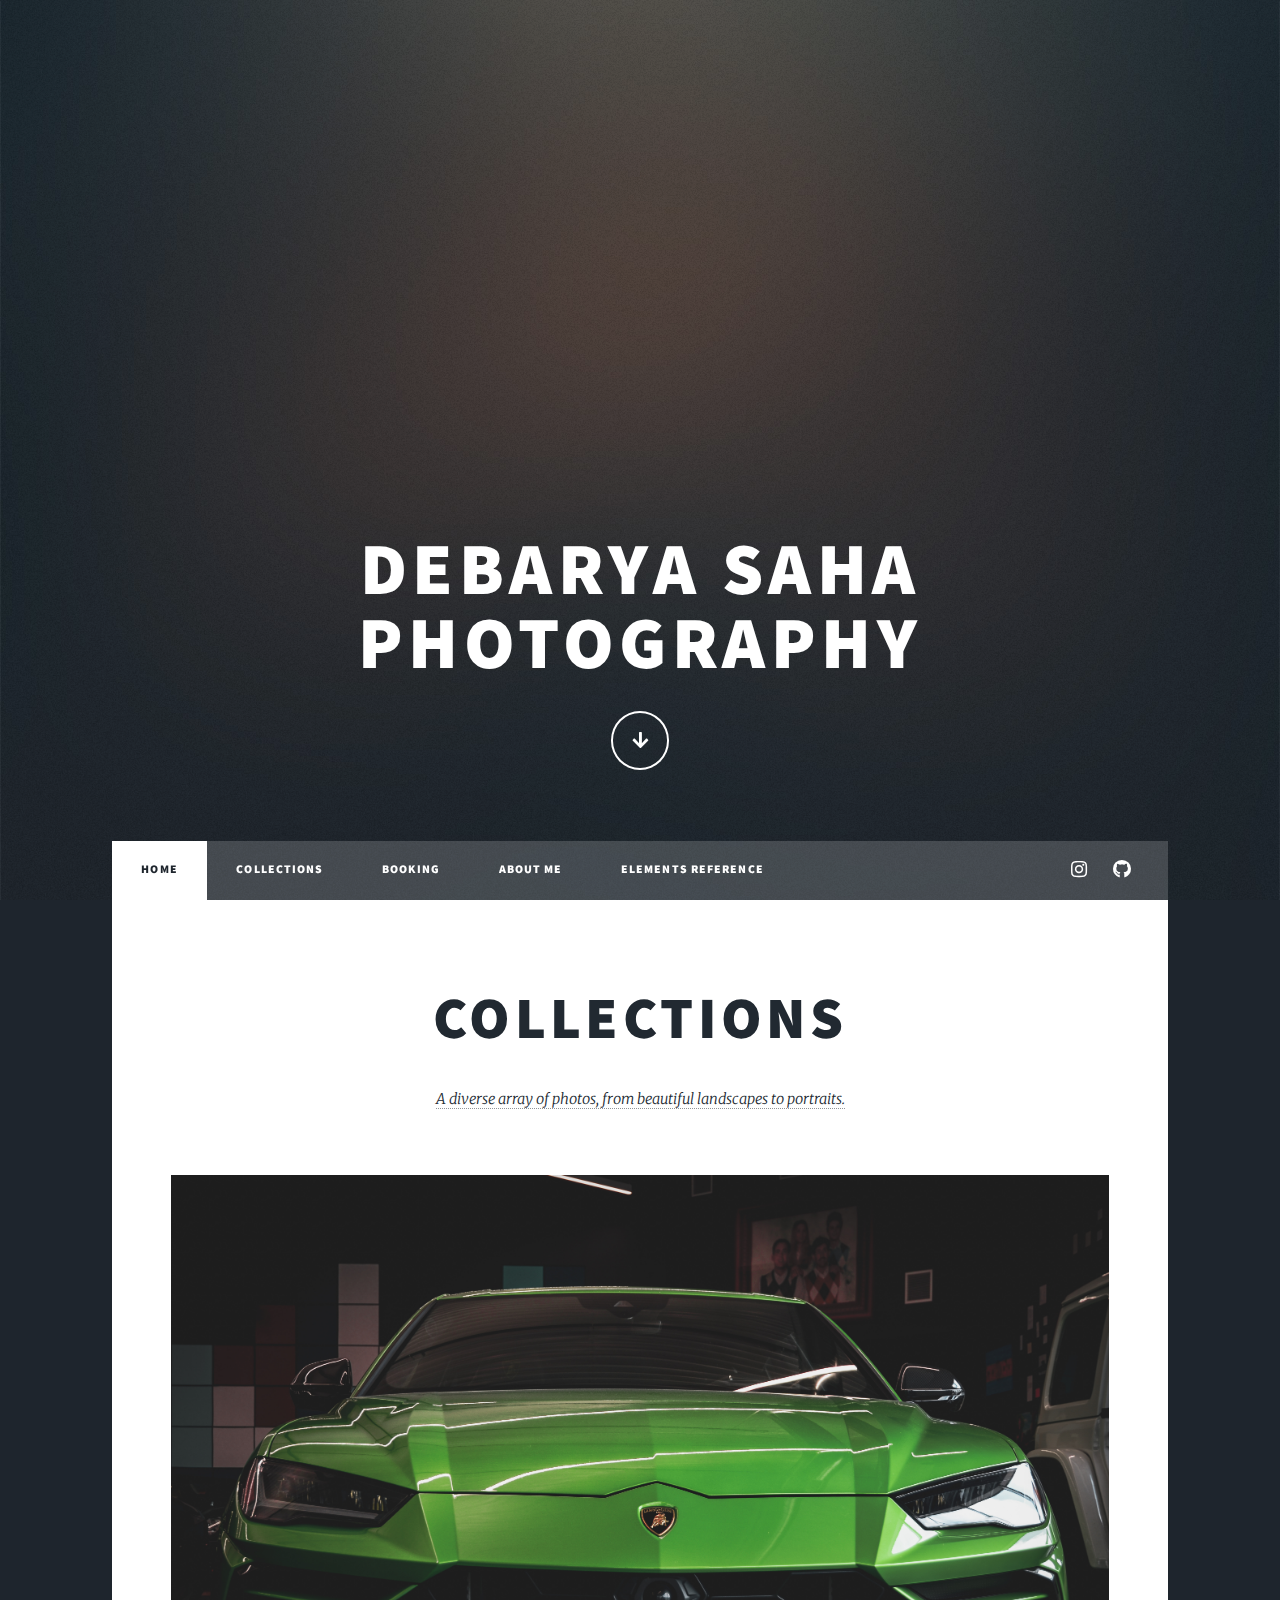
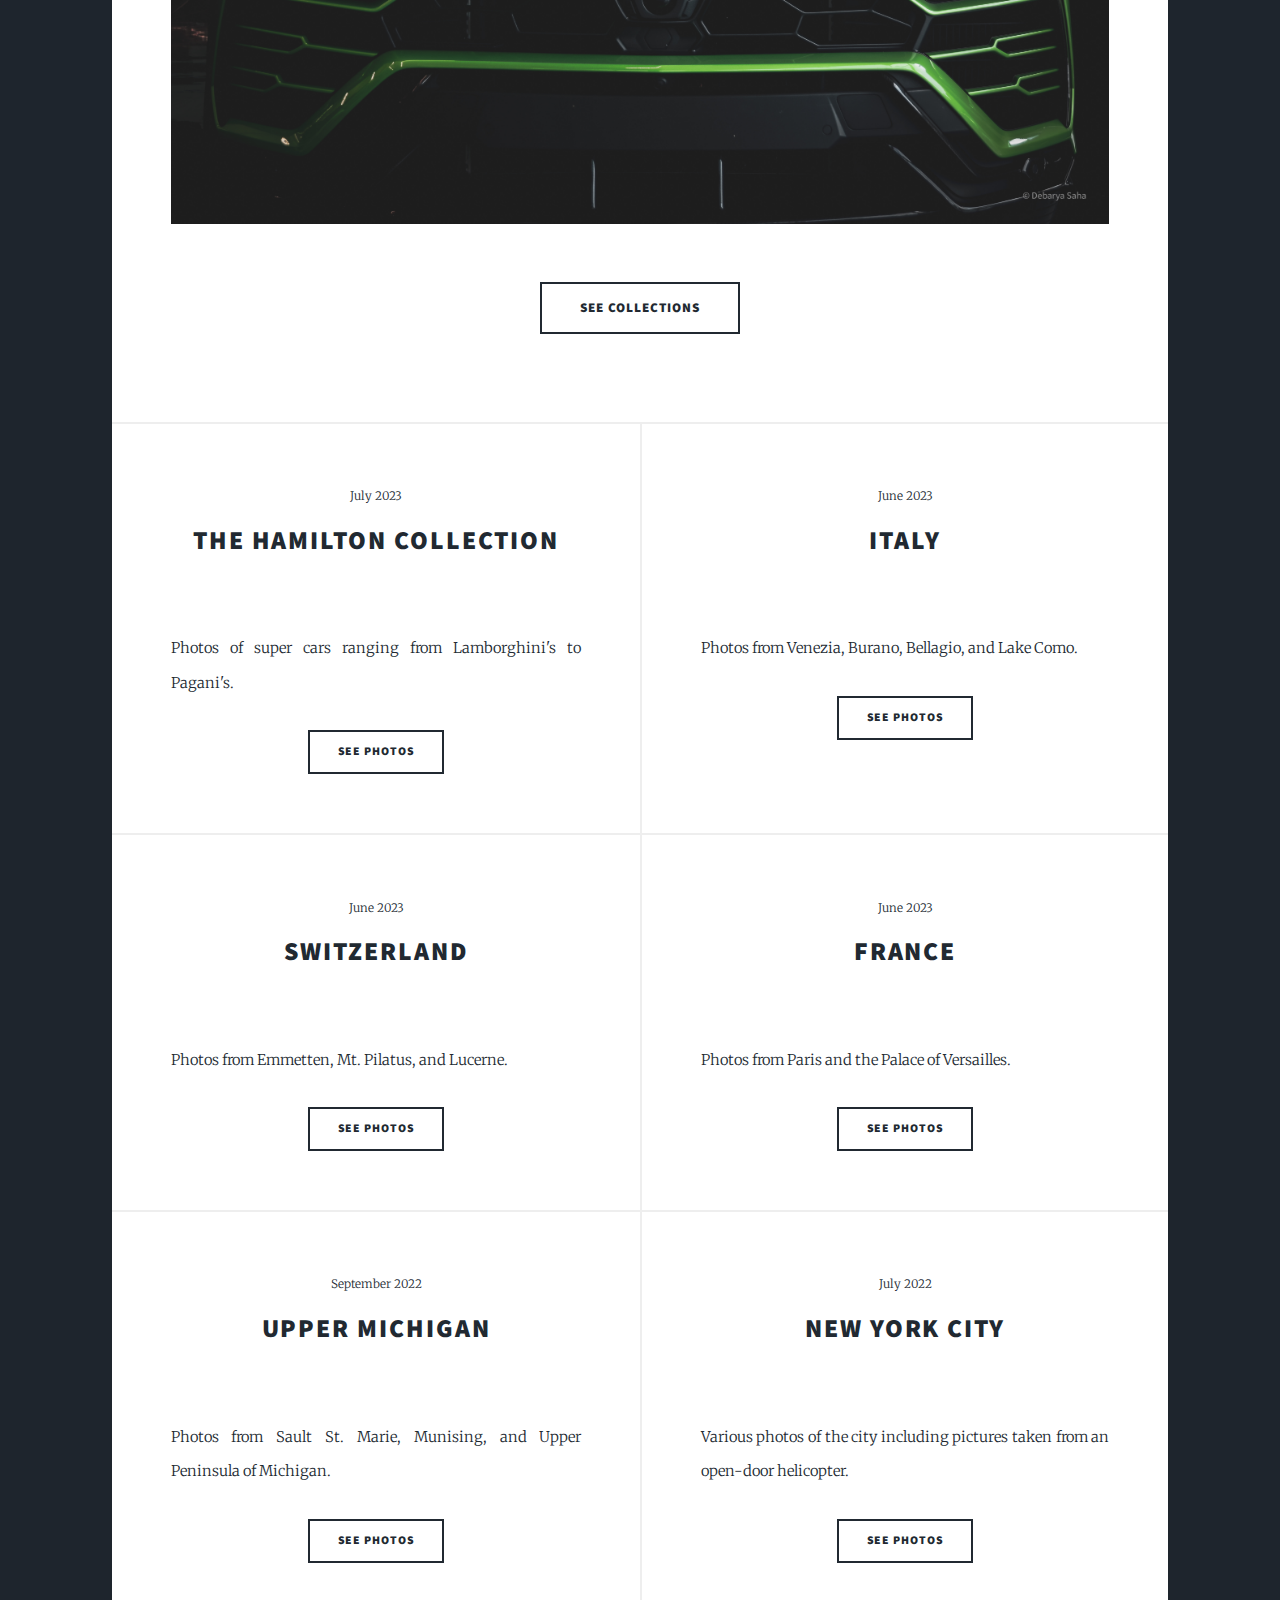
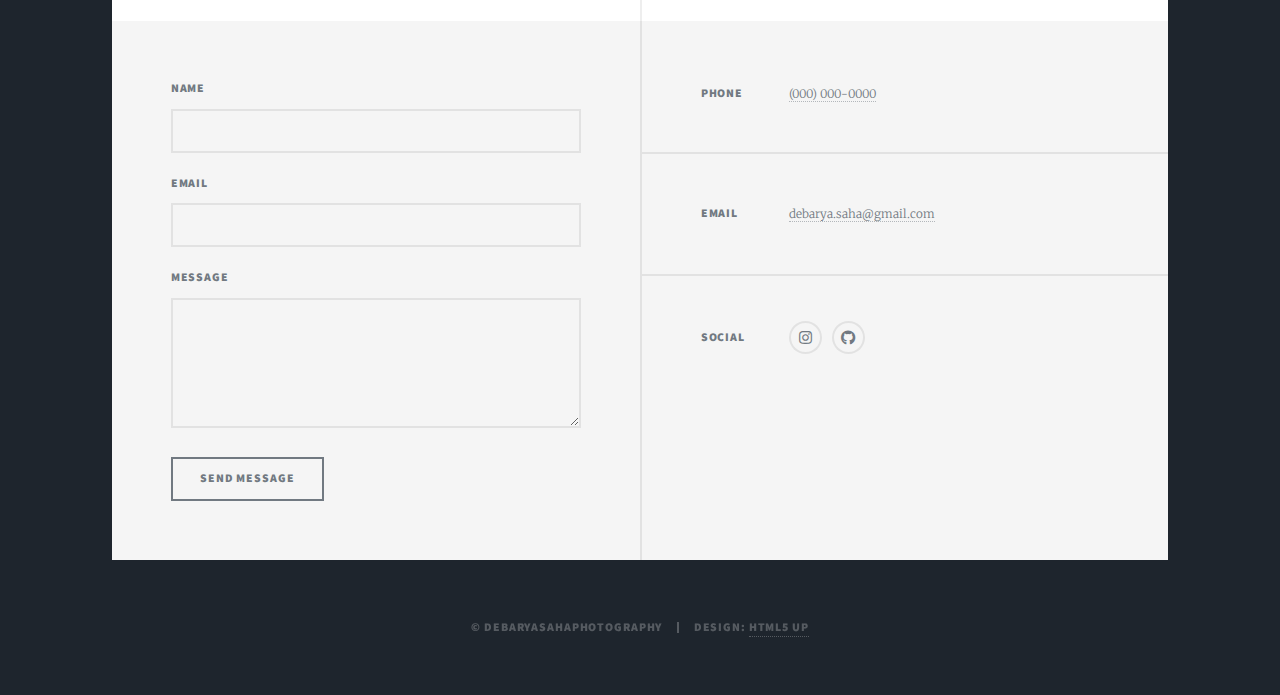
==== index.html @ 876b5a8e "Update index.html" ====
<!DOCTYPE HTML>
<!--
	Massively by HTML5 UP
	html5up.net | @ajlkn
	Free for personal and commercial use under the CCA 3.0 license (html5up.net/license)
-->
<html>
	<head>
		<title>Debarya Saha Photography</title>
		<meta charset="utf-8" />
		<meta name="viewport" content="width=device-width, initial-scale=1, user-scalable=no" />
		<link rel="stylesheet" href="assets/css/main.css" />
		<noscript><link rel="stylesheet" href="assets/css/noscript.css" /></noscript>
	</head>
	<body class="is-preload">

		<!-- Wrapper -->
			<div id="wrapper" class="fade-in">

				<!-- Intro -->
					<div id="intro">
						<h1>Debarya Saha<br />
						Photography</h1>
						<ul class="actions">
							<li><a href="#header" class="button icon solid solo fa-arrow-down scrolly">Continue</a></li>
						</ul>
					</div>

				<!-- Nav -->
					<nav id="nav">
						<ul class="links">
							<li class="active"><a href="index.html">Home</a></li>
							<li><a href="collections.html">Collections</a></li>
							<li><a href="booking.html">Booking</a></li>
							<li><a href="about.html">About Me</a></li>
							<li><a href="elements.html">Elements Reference</a></li>
						</ul>
						<ul class="icons">
							<li><a href="https://instagram.com/debarya_saha21?igshid=OGQ5ZDc2ODk2ZA==" class="icon brands fa-instagram"><span class="label">Instagram</span></a></li>
							<li><a href="https://github.com/debaryasaha" class="icon brands fa-github"><span class="label">GitHub</span></a></li>
						</ul>
					</nav>

				<!-- Main -->
					<div id="main">

						<!-- Featured Post -->
							<article class="post featured">
								<header class="major">
									<h2><a href="collections.html">Collections</h2>
									<p>A diverse array of photos, from beautiful landscapes to portraits. <br />
								</a></p>
								</header>
								<a href="collections.html" class="image main"><img src="images/thc/img2.jpg" alt="" /></a>
								<ul class="actions special">
									<li><a href="collections.html" class="button large">See Collections</a></li>
								</ul>
							</article>

						<!-- Posts -->
							<section class="posts">
								<article>
									<header>
										<span class="date">July 2023</span>
										<h2><a href="thc.html">The Hamilton Collection</h2>
									</header>
									<a href="thc.html" class="image fit"><img src="images/pic05.jpg" alt="" /></a>
									<p>Photos of super cars ranging from Lamborghini's to Pagani's.</p>
									<ul class="actions special">
										<li><a href="thc.html" class="button">See photos</a></li>
									</ul>
								</article>
								<article>
									<header>
										<span class="date">June 2023</span>
										<h2><a href="italy.html">Italy<br />
										</a></h2>
									</header>
									<a href="italy.html" class="image fit"><img src="images/pic02.jpg" alt="" /></a>
									<p>Photos from Venezia, Burano, Bellagio, and Lake Como.</p>
									<ul class="actions special">
										<li><a href="italy.html" class="button">See photos</a></li>
									</ul>
								</article>
								<article>
									<header>
										<span class="date">June 2023</span>
										<h2><a href="swiss.html">Switzerland<br />
										</a></h2>
									</header>
									<a href="swiss.html" class="image fit"><img src="images/pic02.jpg" alt="" /></a>
									<p>Photos from Emmetten, Mt. Pilatus, and Lucerne.</p>
									<ul class="actions special">
										<li><a href="swiss.html" class="button">See photos</a></li>
									</ul>
								</article>
								<article>
									<header>
										<span class="date">June 2023</span>
										<h2><a href="france.html">France<br />
										</a></h2>
									</header>
									<a href="france.html" class="image fit"><img src="images/pic02.jpg" alt="" /></a>
									<p>Photos from Paris and the Palace of Versailles.</p>
									<ul class="actions special">
										<li><a href="france.html" class="button">See photos</a></li>
									</ul>
								</article>
								<article>
									<header>
										<span class="date">September 2022</span>
										<h2><a href="michigan.html">Upper Michigan<br />
										</a></h2>
									</header>
									<a href="michigan.html" class="image fit"><img src="images/pic03.jpg" alt="" /></a>
									<p>Photos from Sault St. Marie, Munising, and Upper Peninsula of Michigan.</p>
									<ul class="actions special">
										<li><a href="michigan.html" class="button">See photos</a></li>
									</ul>
								</article>
								<article>
									<header>
										<span class="date">July 2022</span>
										<h2><a href="nyc.html">New York City</h2>
									</header>
									<a href="nyc.html" class="image fit"><img src="images/pic04.jpg" alt="" /></a>
									<p>Various photos of the city including pictures taken from an open-door helicopter.</p>
									<ul class="actions special">
										<li><a href="nyc.html" class="button">See photos</a></li>
									</ul>
								</article>
							</section>

					</div>

				<!-- Footer -->
					<footer id="footer">
						<section>
							<form method="post" action="#">
								<div class="fields">
									<div class="field">
										<label for="name">Name</label>
										<input type="text" name="name" id="name" />
									</div>
									<div class="field">
										<label for="email">Email</label>
										<input type="text" name="email" id="email" />
									</div>
									<div class="field">
										<label for="message">Message</label>
										<textarea name="message" id="message" rows="3"></textarea>
									</div>
								</div>
								<ul class="actions">
									<li><input type="submit" value="Send Message" /></li>
								</ul>
							</form>
						</section>
						<section class="split contact">
							<section>
								<h3>Phone</h3>
								<p><a href="#">(000) 000-0000</a></p>
							</section>
							<section>
								<h3>Email</h3>
								<p><a href="#">debarya.saha@gmail.com</a></p>
							</section>
							<section>
								<h3>Social</h3>
								<ul class="icons alt">
									<li><a href="https://instagram.com/debarya_saha21?igshid=OGQ5ZDc2ODk2ZA==" class="icon brands alt fa-instagram"><span class="label">Instagram</span></a></li>
									<li><a href="https://github.com/debaryasaha" class="icon brands fa-github" class="icon brands alt fa-github"><span class="label">GitHub</span></a></li>
								</ul>
							</section>
						</section>
					</footer>

				<!-- Copyright -->
					<div id="copyright">
						<ul><li>&copy; DebaryaSahaPhotography</li><li>Design: <a href="https://html5up.net">HTML5 UP</a></li></ul>
					</div>

			</div>

		<!-- Scripts -->
			<script src="assets/js/jquery.min.js"></script>
			<script src="assets/js/jquery.scrollex.min.js"></script>
			<script src="assets/js/jquery.scrolly.min.js"></script>
			<script src="assets/js/browser.min.js"></script>
			<script src="assets/js/breakpoints.min.js"></script>
			<script src="assets/js/util.js"></script>
			<script src="assets/js/main.js"></script>

	</body>
</html>
---- assets/css/main.css ----
@import url(fontawesome-all.min.css);
@import url("https://fonts.googleapis.com/css?family=Merriweather:300,700,300italic,700italic|Source+Sans+Pro:900");

/*
	Massively by HTML5 UP
	html5up.net | @ajlkn
	Free for personal and commercial use under the CCA 3.0 license (html5up.net/license)
*/

html, body, div, span, applet, object,
iframe, h1, h2, h3, h4, h5, h6, p, blockquote,
pre, a, abbr, acronym, address, big, cite,
code, del, dfn, em, img, ins, kbd, q, s, samp,
small, strike, strong, sub, sup, tt, var, b,
u, i, center, dl, dt, dd, ol, ul, li, fieldset,
form, label, legend, table, caption, tbody,
tfoot, thead, tr, th, td, article, aside,
canvas, details, embed, figure, figcaption,
footer, header, hgroup, menu, nav, output, ruby,
section, summary, time, mark, audio, video {
	margin: 0;
	padding: 0;
	border: 0;
	font-size: 100%;
	font: inherit;
	vertical-align: baseline;}

article, aside, details, figcaption, figure,
footer, header, hgroup, menu, nav, section {
	display: block;}

body {
	line-height: 1;
}

ol, ul {
	list-style: none;
}

blockquote, q {
	quotes: none;
}

	blockquote:before, blockquote:after, q:before, q:after {
		content: '';
		content: none;
	}

table {
	border-collapse: collapse;
	border-spacing: 0;
}

body {
	-webkit-text-size-adjust: none;
}

mark {
	background-color: transparent;
	color: inherit;
}

input::-moz-focus-inner {
	border: 0;
	padding: 0;
}

input, select, textarea {
	-moz-appearance: none;
	-webkit-appearance: none;
	-ms-appearance: none;
	appearance: none;
}

/* Basic */

	@-ms-viewport {
		width: device-width;
	}

	body {
		-ms-overflow-style: scrollbar;
	}

	@media screen and (max-width: 480px) {

		html, body {
			min-width: 320px;
		}

	}

	html {
		box-sizing: border-box;
	}

	*, *:before, *:after {
		box-sizing: inherit;
	}

	body {
		background-color: #1e252d;
	}

		body.is-preload *, body.is-preload *:before, body.is-preload *:after {
			-moz-animation: none !important;
			-webkit-animation: none !important;
			-ms-animation: none !important;
			animation: none !important;
			-moz-transition: none !important;
			-webkit-transition: none !important;
			-ms-transition: none !important;
			transition: none !important;
		}

/* Type */

	html {
		font-size: 16pt;
	}

		@media screen and (max-width: 1680px) {

			html {
				font-size: 12pt;
			}

		}

		@media screen and (max-width: 1280px) {

			html {
				font-size: 11pt;
			}

		}

		@media screen and (max-width: 360px) {

			html {
				font-size: 10pt;
			}

		}

	body {
		color: #212931;
	}

	body, input, select, textarea {
		font-family: "Merriweather", Georgia, serif;
		font-weight: 300;
		font-size: 1rem;
		line-height: 2.375;
	}

	a {
		-moz-transition: color 0.2s ease-in-out, background-color 0.2s ease-in-out, border-color 0.2s ease-in-out, box-shadow 0.2s ease-in-out;
		-webkit-transition: color 0.2s ease-in-out, background-color 0.2s ease-in-out, border-color 0.2s ease-in-out, box-shadow 0.2s ease-in-out;
		-ms-transition: color 0.2s ease-in-out, background-color 0.2s ease-in-out, border-color 0.2s ease-in-out, box-shadow 0.2s ease-in-out;
		transition: color 0.2s ease-in-out, background-color 0.2s ease-in-out, border-color 0.2s ease-in-out, box-shadow 0.2s ease-in-out;
		border-bottom: dotted 1px;
		text-decoration: none;
	}

		a:hover {
			border-bottom-color: transparent;
		}

	strong, b {
		font-weight: 600;
	}

	em, i {
		font-style: italic;
	}

	p {
		text-align: justify;
		margin: 0 0 2rem 0;
	}

	h1, h2, h3, h4, h5, h6 {
		font-family: "Source Sans Pro", Helvetica, sans-serif;
		font-weight: 900;
		line-height: 1.5;
		letter-spacing: 0.075em;
		text-transform: uppercase;
		margin: 0 0 1rem 0;
	}

		h1 a, h2 a, h3 a, h4 a, h5 a, h6 a {
			border-bottom: 0;
			color: inherit;
			text-decoration: none;
		}

	h1 {
		font-size: 4rem;
		line-height: 1.1;
		margin: 0 0 2rem 0;
	}

	h2 {
		font-size: 1.75rem;
		line-height: 1.3;
		margin: 0 0 1.5rem 0;
	}

	h3 {
		font-size: 1.25rem;
		margin: 0 0 1.5rem 0;
	}

	h4 {
		font-size: 1rem;
	}

	h5 {
		font-size: 0.9rem;
	}

	h6 {
		font-size: 0.8rem;
	}

	sub {
		font-size: 0.8rem;
		position: relative;
		top: 0.5rem;
	}

	sup {
		font-size: 0.8rem;
		position: relative;
		top: -0.5rem;
	}

	blockquote {
		border-left: solid 4px;
		font-style: italic;
		margin: 0 0 2rem 0;
		padding: 0.5rem 0 0.5rem 2rem;
	}

	code {
		border: solid 2px;
		font-family: "Courier New", monospace;
		font-size: 0.9rem;
		margin: 0 0.25rem;
		padding: 0.25rem 0.65rem;
	}

	pre {
		-webkit-overflow-scrolling: touch;
		font-family: "Courier New", monospace;
		font-size: 0.9rem;
		margin: 0 0 2rem 0;
	}

		pre code {
			display: block;
			line-height: 1.75;
			padding: 1rem 1.5rem;
			overflow-x: auto;
		}

	hr {
		border: 0;
		border-bottom: solid 2px;
		margin: 3rem 0;
	}

		hr.major {
			margin: 5rem 0;
		}

	.align-left {
		text-align: left;
	}

	.align-center {
		text-align: center;
	}

	.align-right {
		text-align: right;
	}

	input, select, textarea {
		color: #212931;
	}

	a {
		color: #212931;
		border-bottom-color: rgba(33, 41, 49, 0.5);
	}

		a:hover {
			border-bottom-color: transparent;
			color: #18bfef !important;
		}

	strong, b {
		color: #212931;
	}

	h1, h2, h3, h4, h5, h6 {
		color: #212931;
	}

	blockquote {
		border-left-color: #eeeeee;
	}

	code {
		background: rgba(220, 220, 220, 0.25);
		border-color: #eeeeee;
	}

	hr {
		border-bottom-color: #eeeeee;
	}

/* Row */

	.row {
		display: flex;
		flex-wrap: wrap;
		box-sizing: border-box;
		align-items: stretch;
	}

		.row > * {
			box-sizing: border-box;
		}

		.row.gtr-uniform > * > :last-child {
			margin-bottom: 0;
		}

		.row.aln-left {
			justify-content: flex-start;
		}

		.row.aln-center {
			justify-content: center;
		}

		.row.aln-right {
			justify-content: flex-end;
		}

		.row.aln-top {
			align-items: flex-start;
		}

		.row.aln-middle {
			align-items: center;
		}

		.row.aln-bottom {
			align-items: flex-end;
		}

		.row > .imp {
			order: -1;
		}

		.row > .col-1 {
			width: 8.33333%;
		}

		.row > .off-1 {
			margin-left: 8.33333%;
		}

		.row > .col-2 {
			width: 16.66667%;
		}

		.row > .off-2 {
			margin-left: 16.66667%;
		}

		.row > .col-3 {
			width: 25%;
		}

		.row > .off-3 {
			margin-left: 25%;
		}

		.row > .col-4 {
			width: 33.33333%;
		}

		.row > .off-4 {
			margin-left: 33.33333%;
		}

		.row > .col-5 {
			width: 41.66667%;
		}

		.row > .off-5 {
			margin-left: 41.66667%;
		}

		.row > .col-6 {
			width: 50%;
		}

		.row > .off-6 {
			margin-left: 50%;
		}

		.row > .col-7 {
			width: 58.33333%;
		}

		.row > .off-7 {
			margin-left: 58.33333%;
		}

		.row > .col-8 {
			width: 66.66667%;
		}

		.row > .off-8 {
			margin-left: 66.66667%;
		}

		.row > .col-9 {
			width: 75%;
		}

		.row > .off-9 {
			margin-left: 75%;
		}

		.row > .col-10 {
			width: 83.33333%;
		}

		.row > .off-10 {
			margin-left: 83.33333%;
		}

		.row > .col-11 {
			width: 91.66667%;
		}

		.row > .off-11 {
			margin-left: 91.66667%;
		}

		.row > .col-12 {
			width: 100%;
		}

		.row > .off-12 {
			margin-left: 100%;
		}

		.row.gtr-0 {
			margin-top: 0;
			margin-left: 0rem;
		}

			.row.gtr-0 > * {
				padding: 0 0 0 0rem;
			}

			.row.gtr-0.gtr-uniform {
				margin-top: 0rem;
			}

				.row.gtr-0.gtr-uniform > * {
					padding-top: 0rem;
				}

		.row.gtr-25 {
			margin-top: 0;
			margin-left: -0.375rem;
		}

			.row.gtr-25 > * {
				padding: 0 0 0 0.375rem;
			}

			.row.gtr-25.gtr-uniform {
				margin-top: -0.375rem;
			}

				.row.gtr-25.gtr-uniform > * {
					padding-top: 0.375rem;
				}

		.row.gtr-50 {
			margin-top: 0;
			margin-left: -0.75rem;
		}

			.row.gtr-50 > * {
				padding: 0 0 0 0.75rem;
			}

			.row.gtr-50.gtr-uniform {
				margin-top: -0.75rem;
			}

				.row.gtr-50.gtr-uniform > * {
					padding-top: 0.75rem;
				}

		.row {
			margin-top: 0;
			margin-left: -1.5rem;
		}

			.row > * {
				padding: 0 0 0 1.5rem;
			}

			.row.gtr-uniform {
				margin-top: -1.5rem;
			}

				.row.gtr-uniform > * {
					padding-top: 1.5rem;
				}

		.row.gtr-150 {
			margin-top: 0;
			margin-left: -2.25rem;
		}

			.row.gtr-150 > * {
				padding: 0 0 0 2.25rem;
			}

			.row.gtr-150.gtr-uniform {
				margin-top: -2.25rem;
			}

				.row.gtr-150.gtr-uniform > * {
					padding-top: 2.25rem;
				}

		.row.gtr-200 {
			margin-top: 0;
			margin-left: -3rem;
		}

			.row.gtr-200 > * {
				padding: 0 0 0 3rem;
			}

			.row.gtr-200.gtr-uniform {
				margin-top: -3rem;
			}

				.row.gtr-200.gtr-uniform > * {
					padding-top: 3rem;
				}

		@media screen and (max-width: 1680px) {

			.row {
				display: flex;
				flex-wrap: wrap;
				box-sizing: border-box;
				align-items: stretch;
			}

				.row > * {
					box-sizing: border-box;
				}

				.row.gtr-uniform > * > :last-child {
					margin-bottom: 0;
				}

				.row.aln-left {
					justify-content: flex-start;
				}

				.row.aln-center {
					justify-content: center;
				}

				.row.aln-right {
					justify-content: flex-end;
				}

				.row.aln-top {
					align-items: flex-start;
				}

				.row.aln-middle {
					align-items: center;
				}

				.row.aln-bottom {
					align-items: flex-end;
				}

				.row > .imp-xlarge {
					order: -1;
				}

				.row > .col-1-xlarge {
					width: 8.33333%;
				}

				.row > .off-1-xlarge {
					margin-left: 8.33333%;
				}

				.row > .col-2-xlarge {
					width: 16.66667%;
				}

				.row > .off-2-xlarge {
					margin-left: 16.66667%;
				}

				.row > .col-3-xlarge {
					width: 25%;
				}

				.row > .off-3-xlarge {
					margin-left: 25%;
				}

				.row > .col-4-xlarge {
					width: 33.33333%;
				}

				.row > .off-4-xlarge {
					margin-left: 33.33333%;
				}

				.row > .col-5-xlarge {
					width: 41.66667%;
				}

				.row > .off-5-xlarge {
					margin-left: 41.66667%;
				}

				.row > .col-6-xlarge {
					width: 50%;
				}

				.row > .off-6-xlarge {
					margin-left: 50%;
				}

				.row > .col-7-xlarge {
					width: 58.33333%;
				}

				.row > .off-7-xlarge {
					margin-left: 58.33333%;
				}

				.row > .col-8-xlarge {
					width: 66.66667%;
				}

				.row > .off-8-xlarge {
					margin-left: 66.66667%;
				}

				.row > .col-9-xlarge {
					width: 75%;
				}

				.row > .off-9-xlarge {
					margin-left: 75%;
				}

				.row > .col-10-xlarge {
					width: 83.33333%;
				}

				.row > .off-10-xlarge {
					margin-left: 83.33333%;
				}

				.row > .col-11-xlarge {
					width: 91.66667%;
				}

				.row > .off-11-xlarge {
					margin-left: 91.66667%;
				}

				.row > .col-12-xlarge {
					width: 100%;
				}

				.row > .off-12-xlarge {
					margin-left: 100%;
				}

				.row.gtr-0 {
					margin-top: 0;
					margin-left: 0rem;
				}

					.row.gtr-0 > * {
						padding: 0 0 0 0rem;
					}

					.row.gtr-0.gtr-uniform {
						margin-top: 0rem;
					}

						.row.gtr-0.gtr-uniform > * {
							padding-top: 0rem;
						}

				.row.gtr-25 {
					margin-top: 0;
					margin-left: -0.375rem;
				}

					.row.gtr-25 > * {
						padding: 0 0 0 0.375rem;
					}

					.row.gtr-25.gtr-uniform {
						margin-top: -0.375rem;
					}

						.row.gtr-25.gtr-uniform > * {
							padding-top: 0.375rem;
						}

				.row.gtr-50 {
					margin-top: 0;
					margin-left: -0.75rem;
				}

					.row.gtr-50 > * {
						padding: 0 0 0 0.75rem;
					}

					.row.gtr-50.gtr-uniform {
						margin-top: -0.75rem;
					}

						.row.gtr-50.gtr-uniform > * {
							padding-top: 0.75rem;
						}

				.row {
					margin-top: 0;
					margin-left: -1.5rem;
				}

					.row > * {
						padding: 0 0 0 1.5rem;
					}

					.row.gtr-uniform {
						margin-top: -1.5rem;
					}

						.row.gtr-uniform > * {
							padding-top: 1.5rem;
						}

				.row.gtr-150 {
					margin-top: 0;
					margin-left: -2.25rem;
				}

					.row.gtr-150 > * {
						padding: 0 0 0 2.25rem;
					}

					.row.gtr-150.gtr-uniform {
						margin-top: -2.25rem;
					}

						.row.gtr-150.gtr-uniform > * {
							padding-top: 2.25rem;
						}

				.row.gtr-200 {
					margin-top: 0;
					margin-left: -3rem;
				}

					.row.gtr-200 > * {
						padding: 0 0 0 3rem;
					}

					.row.gtr-200.gtr-uniform {
						margin-top: -3rem;
					}

						.row.gtr-200.gtr-uniform > * {
							padding-top: 3rem;
						}

		}

		@media screen and (max-width: 1280px) {

			.row {
				display: flex;
				flex-wrap: wrap;
				box-sizing: border-box;
				align-items: stretch;
			}

				.row > * {
					box-sizing: border-box;
				}

				.row.gtr-uniform > * > :last-child {
					margin-bottom: 0;
				}

				.row.aln-left {
					justify-content: flex-start;
				}

				.row.aln-center {
					justify-content: center;
				}

				.row.aln-right {
					justify-content: flex-end;
				}

				.row.aln-top {
					align-items: flex-start;
				}

				.row.aln-middle {
					align-items: center;
				}

				.row.aln-bottom {
					align-items: flex-end;
				}

				.row > .imp-large {
					order: -1;
				}

				.row > .col-1-large {
					width: 8.33333%;
				}

				.row > .off-1-large {
					margin-left: 8.33333%;
				}

				.row > .col-2-large {
					width: 16.66667%;
				}

				.row > .off-2-large {
					margin-left: 16.66667%;
				}

				.row > .col-3-large {
					width: 25%;
				}

				.row > .off-3-large {
					margin-left: 25%;
				}

				.row > .col-4-large {
					width: 33.33333%;
				}

				.row > .off-4-large {
					margin-left: 33.33333%;
				}

				.row > .col-5-large {
					width: 41.66667%;
				}

				.row > .off-5-large {
					margin-left: 41.66667%;
				}

				.row > .col-6-large {
					width: 50%;
				}

				.row > .off-6-large {
					margin-left: 50%;
				}

				.row > .col-7-large {
					width: 58.33333%;
				}

				.row > .off-7-large {
					margin-left: 58.33333%;
				}

				.row > .col-8-large {
					width: 66.66667%;
				}

				.row > .off-8-large {
					margin-left: 66.66667%;
				}

				.row > .col-9-large {
					width: 75%;
				}

				.row > .off-9-large {
					margin-left: 75%;
				}

				.row > .col-10-large {
					width: 83.33333%;
				}

				.row > .off-10-large {
					margin-left: 83.33333%;
				}

				.row > .col-11-large {
					width: 91.66667%;
				}

				.row > .off-11-large {
					margin-left: 91.66667%;
				}

				.row > .col-12-large {
					width: 100%;
				}

				.row > .off-12-large {
					margin-left: 100%;
				}

				.row.gtr-0 {
					margin-top: 0;
					margin-left: 0rem;
				}

					.row.gtr-0 > * {
						padding: 0 0 0 0rem;
					}

					.row.gtr-0.gtr-uniform {
						margin-top: 0rem;
					}

						.row.gtr-0.gtr-uniform > * {
							padding-top: 0rem;
						}

				.row.gtr-25 {
					margin-top: 0;
					margin-left: -0.375rem;
				}

					.row.gtr-25 > * {
						padding: 0 0 0 0.375rem;
					}

					.row.gtr-25.gtr-uniform {
						margin-top: -0.375rem;
					}

						.row.gtr-25.gtr-uniform > * {
							padding-top: 0.375rem;
						}

				.row.gtr-50 {
					margin-top: 0;
					margin-left: -0.75rem;
				}

					.row.gtr-50 > * {
						padding: 0 0 0 0.75rem;
					}

					.row.gtr-50.gtr-uniform {
						margin-top: -0.75rem;
					}

						.row.gtr-50.gtr-uniform > * {
							padding-top: 0.75rem;
						}

				.row {
					margin-top: 0;
					margin-left: -1.5rem;
				}

					.row > * {
						padding: 0 0 0 1.5rem;
					}

					.row.gtr-uniform {
						margin-top: -1.5rem;
					}

						.row.gtr-uniform > * {
							padding-top: 1.5rem;
						}

				.row.gtr-150 {
					margin-top: 0;
					margin-left: -2.25rem;
				}

					.row.gtr-150 > * {
						padding: 0 0 0 2.25rem;
					}

					.row.gtr-150.gtr-uniform {
						margin-top: -2.25rem;
					}

						.row.gtr-150.gtr-uniform > * {
							padding-top: 2.25rem;
						}

				.row.gtr-200 {
					margin-top: 0;
					margin-left: -3rem;
				}

					.row.gtr-200 > * {
						padding: 0 0 0 3rem;
					}

					.row.gtr-200.gtr-uniform {
						margin-top: -3rem;
					}

						.row.gtr-200.gtr-uniform > * {
							padding-top: 3rem;
						}

		}

		@media screen and (max-width: 980px) {

			.row {
				display: flex;
				flex-wrap: wrap;
				box-sizing: border-box;
				align-items: stretch;
			}

				.row > * {
					box-sizing: border-box;
				}

				.row.gtr-uniform > * > :last-child {
					margin-bottom: 0;
				}

				.row.aln-left {
					justify-content: flex-start;
				}

				.row.aln-center {
					justify-content: center;
				}

				.row.aln-right {
					justify-content: flex-end;
				}

				.row.aln-top {
					align-items: flex-start;
				}

				.row.aln-middle {
					align-items: center;
				}

				.row.aln-bottom {
					align-items: flex-end;
				}

				.row > .imp-medium {
					order: -1;
				}

				.row > .col-1-medium {
					width: 8.33333%;
				}

				.row > .off-1-medium {
					margin-left: 8.33333%;
				}

				.row > .col-2-medium {
					width: 16.66667%;
				}

				.row > .off-2-medium {
					margin-left: 16.66667%;
				}

				.row > .col-3-medium {
					width: 25%;
				}

				.row > .off-3-medium {
					margin-left: 25%;
				}

				.row > .col-4-medium {
					width: 33.33333%;
				}

				.row > .off-4-medium {
					margin-left: 33.33333%;
				}

				.row > .col-5-medium {
					width: 41.66667%;
				}

				.row > .off-5-medium {
					margin-left: 41.66667%;
				}

				.row > .col-6-medium {
					width: 50%;
				}

				.row > .off-6-medium {
					margin-left: 50%;
				}

				.row > .col-7-medium {
					width: 58.33333%;
				}

				.row > .off-7-medium {
					margin-left: 58.33333%;
				}

				.row > .col-8-medium {
					width: 66.66667%;
				}

				.row > .off-8-medium {
					margin-left: 66.66667%;
				}

				.row > .col-9-medium {
					width: 75%;
				}

				.row > .off-9-medium {
					margin-left: 75%;
				}

				.row > .col-10-medium {
					width: 83.33333%;
				}

				.row > .off-10-medium {
					margin-left: 83.33333%;
				}

				.row > .col-11-medium {
					width: 91.66667%;
				}

				.row > .off-11-medium {
					margin-left: 91.66667%;
				}

				.row > .col-12-medium {
					width: 100%;
				}

				.row > .off-12-medium {
					margin-left: 100%;
				}

				.row.gtr-0 {
					margin-top: 0;
					margin-left: 0rem;
				}

					.row.gtr-0 > * {
						padding: 0 0 0 0rem;
					}

					.row.gtr-0.gtr-uniform {
						margin-top: 0rem;
					}

						.row.gtr-0.gtr-uniform > * {
							padding-top: 0rem;
						}

				.row.gtr-25 {
					margin-top: 0;
					margin-left: -0.375rem;
				}

					.row.gtr-25 > * {
						padding: 0 0 0 0.375rem;
					}

					.row.gtr-25.gtr-uniform {
						margin-top: -0.375rem;
					}

						.row.gtr-25.gtr-uniform > * {
							padding-top: 0.375rem;
						}

				.row.gtr-50 {
					margin-top: 0;
					margin-left: -0.75rem;
				}

					.row.gtr-50 > * {
						padding: 0 0 0 0.75rem;
					}

					.row.gtr-50.gtr-uniform {
						margin-top: -0.75rem;
					}

						.row.gtr-50.gtr-uniform > * {
							padding-top: 0.75rem;
						}

				.row {
					margin-top: 0;
					margin-left: -1.5rem;
				}

					.row > * {
						padding: 0 0 0 1.5rem;
					}

					.row.gtr-uniform {
						margin-top: -1.5rem;
					}

						.row.gtr-uniform > * {
							padding-top: 1.5rem;
						}

				.row.gtr-150 {
					margin-top: 0;
					margin-left: -2.25rem;
				}

					.row.gtr-150 > * {
						padding: 0 0 0 2.25rem;
					}

					.row.gtr-150.gtr-uniform {
						margin-top: -2.25rem;
					}

						.row.gtr-150.gtr-uniform > * {
							padding-top: 2.25rem;
						}

				.row.gtr-200 {
					margin-top: 0;
					margin-left: -3rem;
				}

					.row.gtr-200 > * {
						padding: 0 0 0 3rem;
					}

					.row.gtr-200.gtr-uniform {
						margin-top: -3rem;
					}

						.row.gtr-200.gtr-uniform > * {
							padding-top: 3rem;
						}

		}

		@media screen and (max-width: 736px) {

			.row {
				display: flex;
				flex-wrap: wrap;
				box-sizing: border-box;
				align-items: stretch;
			}

				.row > * {
					box-sizing: border-box;
				}

				.row.gtr-uniform > * > :last-child {
					margin-bottom: 0;
				}

				.row.aln-left {
					justify-content: flex-start;
				}

				.row.aln-center {
					justify-content: center;
				}

				.row.aln-right {
					justify-content: flex-end;
				}

				.row.aln-top {
					align-items: flex-start;
				}

				.row.aln-middle {
					align-items: center;
				}

				.row.aln-bottom {
					align-items: flex-end;
				}

				.row > .imp-small {
					order: -1;
				}

				.row > .col-1-small {
					width: 8.33333%;
				}

				.row > .off-1-small {
					margin-left: 8.33333%;
				}

				.row > .col-2-small {
					width: 16.66667%;
				}

				.row > .off-2-small {
					margin-left: 16.66667%;
				}

				.row > .col-3-small {
					width: 25%;
				}

				.row > .off-3-small {
					margin-left: 25%;
				}

				.row > .col-4-small {
					width: 33.33333%;
				}

				.row > .off-4-small {
					margin-left: 33.33333%;
				}

				.row > .col-5-small {
					width: 41.66667%;
				}

				.row > .off-5-small {
					margin-left: 41.66667%;
				}

				.row > .col-6-small {
					width: 50%;
				}

				.row > .off-6-small {
					margin-left: 50%;
				}

				.row > .col-7-small {
					width: 58.33333%;
				}

				.row > .off-7-small {
					margin-left: 58.33333%;
				}

				.row > .col-8-small {
					width: 66.66667%;
				}

				.row > .off-8-small {
					margin-left: 66.66667%;
				}

				.row > .col-9-small {
					width: 75%;
				}

				.row > .off-9-small {
					margin-left: 75%;
				}

				.row > .col-10-small {
					width: 83.33333%;
				}

				.row > .off-10-small {
					margin-left: 83.33333%;
				}

				.row > .col-11-small {
					width: 91.66667%;
				}

				.row > .off-11-small {
					margin-left: 91.66667%;
				}

				.row > .col-12-small {
					width: 100%;
				}

				.row > .off-12-small {
					margin-left: 100%;
				}

				.row.gtr-0 {
					margin-top: 0;
					margin-left: 0rem;
				}

					.row.gtr-0 > * {
						padding: 0 0 0 0rem;
					}

					.row.gtr-0.gtr-uniform {
						margin-top: 0rem;
					}

						.row.gtr-0.gtr-uniform > * {
							padding-top: 0rem;
						}

				.row.gtr-25 {
					margin-top: 0;
					margin-left: -0.375rem;
				}

					.row.gtr-25 > * {
						padding: 0 0 0 0.375rem;
					}

					.row.gtr-25.gtr-uniform {
						margin-top: -0.375rem;
					}

						.row.gtr-25.gtr-uniform > * {
							padding-top: 0.375rem;
						}

				.row.gtr-50 {
					margin-top: 0;
					margin-left: -0.75rem;
				}

					.row.gtr-50 > * {
						padding: 0 0 0 0.75rem;
					}

					.row.gtr-50.gtr-uniform {
						margin-top: -0.75rem;
					}

						.row.gtr-50.gtr-uniform > * {
							padding-top: 0.75rem;
						}

				.row {
					margin-top: 0;
					margin-left: -1.5rem;
				}

					.row > * {
						padding: 0 0 0 1.5rem;
					}

					.row.gtr-uniform {
						margin-top: -1.5rem;
					}

						.row.gtr-uniform > * {
							padding-top: 1.5rem;
						}

				.row.gtr-150 {
					margin-top: 0;
					margin-left: -2.25rem;
				}

					.row.gtr-150 > * {
						padding: 0 0 0 2.25rem;
					}

					.row.gtr-150.gtr-uniform {
						margin-top: -2.25rem;
					}

						.row.gtr-150.gtr-uniform > * {
							padding-top: 2.25rem;
						}

				.row.gtr-200 {
					margin-top: 0;
					margin-left: -3rem;
				}

					.row.gtr-200 > * {
						padding: 0 0 0 3rem;
					}

					.row.gtr-200.gtr-uniform {
						margin-top: -3rem;
					}

						.row.gtr-200.gtr-uniform > * {
							padding-top: 3rem;
						}

		}

		@media screen and (max-width: 480px) {

			.row {
				display: flex;
				flex-wrap: wrap;
				box-sizing: border-box;
				align-items: stretch;
			}

				.row > * {
					box-sizing: border-box;
				}

				.row.gtr-uniform > * > :last-child {
					margin-bottom: 0;
				}

				.row.aln-left {
					justify-content: flex-start;
				}

				.row.aln-center {
					justify-content: center;
				}

				.row.aln-right {
					justify-content: flex-end;
				}

				.row.aln-top {
					align-items: flex-start;
				}

				.row.aln-middle {
					align-items: center;
				}

				.row.aln-bottom {
					align-items: flex-end;
				}

				.row > .imp-xsmall {
					order: -1;
				}

				.row > .col-1-xsmall {
					width: 8.33333%;
				}

				.row > .off-1-xsmall {
					margin-left: 8.33333%;
				}

				.row > .col-2-xsmall {
					width: 16.66667%;
				}

				.row > .off-2-xsmall {
					margin-left: 16.66667%;
				}

				.row > .col-3-xsmall {
					width: 25%;
				}

				.row > .off-3-xsmall {
					margin-left: 25%;
				}

				.row > .col-4-xsmall {
					width: 33.33333%;
				}

				.row > .off-4-xsmall {
					margin-left: 33.33333%;
				}

				.row > .col-5-xsmall {
					width: 41.66667%;
				}

				.row > .off-5-xsmall {
					margin-left: 41.66667%;
				}

				.row > .col-6-xsmall {
					width: 50%;
				}

				.row > .off-6-xsmall {
					margin-left: 50%;
				}

				.row > .col-7-xsmall {
					width: 58.33333%;
				}

				.row > .off-7-xsmall {
					margin-left: 58.33333%;
				}

				.row > .col-8-xsmall {
					width: 66.66667%;
				}

				.row > .off-8-xsmall {
					margin-left: 66.66667%;
				}

				.row > .col-9-xsmall {
					width: 75%;
				}

				.row > .off-9-xsmall {
					margin-left: 75%;
				}

				.row > .col-10-xsmall {
					width: 83.33333%;
				}

				.row > .off-10-xsmall {
					margin-left: 83.33333%;
				}

				.row > .col-11-xsmall {
					width: 91.66667%;
				}

				.row > .off-11-xsmall {
					margin-left: 91.66667%;
				}

				.row > .col-12-xsmall {
					width: 100%;
				}

				.row > .off-12-xsmall {
					margin-left: 100%;
				}

				.row.gtr-0 {
					margin-top: 0;
					margin-left: 0rem;
				}

					.row.gtr-0 > * {
						padding: 0 0 0 0rem;
					}

					.row.gtr-0.gtr-uniform {
						margin-top: 0rem;
					}

						.row.gtr-0.gtr-uniform > * {
							padding-top: 0rem;
						}

				.row.gtr-25 {
					margin-top: 0;
					margin-left: -0.375rem;
				}

					.row.gtr-25 > * {
						padding: 0 0 0 0.375rem;
					}

					.row.gtr-25.gtr-uniform {
						margin-top: -0.375rem;
					}

						.row.gtr-25.gtr-uniform > * {
							padding-top: 0.375rem;
						}

				.row.gtr-50 {
					margin-top: 0;
					margin-left: -0.75rem;
				}

					.row.gtr-50 > * {
						padding: 0 0 0 0.75rem;
					}

					.row.gtr-50.gtr-uniform {
						margin-top: -0.75rem;
					}

						.row.gtr-50.gtr-uniform > * {
							padding-top: 0.75rem;
						}

				.row {
					margin-top: 0;
					margin-left: -1.5rem;
				}

					.row > * {
						padding: 0 0 0 1.5rem;
					}

					.row.gtr-uniform {
						margin-top: -1.5rem;
					}

						.row.gtr-uniform > * {
							padding-top: 1.5rem;
						}

				.row.gtr-150 {
					margin-top: 0;
					margin-left: -2.25rem;
				}

					.row.gtr-150 > * {
						padding: 0 0 0 2.25rem;
					}

					.row.gtr-150.gtr-uniform {
						margin-top: -2.25rem;
					}

						.row.gtr-150.gtr-uniform > * {
							padding-top: 2.25rem;
						}

				.row.gtr-200 {
					margin-top: 0;
					margin-left: -3rem;
				}

					.row.gtr-200 > * {
						padding: 0 0 0 3rem;
					}

					.row.gtr-200.gtr-uniform {
						margin-top: -3rem;
					}

						.row.gtr-200.gtr-uniform > * {
							padding-top: 3rem;
						}

		}

		@media screen and (max-width: 360px) {

			.row {
				display: flex;
				flex-wrap: wrap;
				box-sizing: border-box;
				align-items: stretch;
			}

				.row > * {
					box-sizing: border-box;
				}

				.row.gtr-uniform > * > :last-child {
					margin-bottom: 0;
				}

				.row.aln-left {
					justify-content: flex-start;
				}

				.row.aln-center {
					justify-content: center;
				}

				.row.aln-right {
					justify-content: flex-end;
				}

				.row.aln-top {
					align-items: flex-start;
				}

				.row.aln-middle {
					align-items: center;
				}

				.row.aln-bottom {
					align-items: flex-end;
				}

				.row > .imp-xxsmall {
					order: -1;
				}

				.row > .col-1-xxsmall {
					width: 8.33333%;
				}

				.row > .off-1-xxsmall {
					margin-left: 8.33333%;
				}

				.row > .col-2-xxsmall {
					width: 16.66667%;
				}

				.row > .off-2-xxsmall {
					margin-left: 16.66667%;
				}

				.row > .col-3-xxsmall {
					width: 25%;
				}

				.row > .off-3-xxsmall {
					margin-left: 25%;
				}

				.row > .col-4-xxsmall {
					width: 33.33333%;
				}

				.row > .off-4-xxsmall {
					margin-left: 33.33333%;
				}

				.row > .col-5-xxsmall {
					width: 41.66667%;
				}

				.row > .off-5-xxsmall {
					margin-left: 41.66667%;
				}

				.row > .col-6-xxsmall {
					width: 50%;
				}

				.row > .off-6-xxsmall {
					margin-left: 50%;
				}

				.row > .col-7-xxsmall {
					width: 58.33333%;
				}

				.row > .off-7-xxsmall {
					margin-left: 58.33333%;
				}

				.row > .col-8-xxsmall {
					width: 66.66667%;
				}

				.row > .off-8-xxsmall {
					margin-left: 66.66667%;
				}

				.row > .col-9-xxsmall {
					width: 75%;
				}

				.row > .off-9-xxsmall {
					margin-left: 75%;
				}

				.row > .col-10-xxsmall {
					width: 83.33333%;
				}

				.row > .off-10-xxsmall {
					margin-left: 83.33333%;
				}

				.row > .col-11-xxsmall {
					width: 91.66667%;
				}

				.row > .off-11-xxsmall {
					margin-left: 91.66667%;
				}

				.row > .col-12-xxsmall {
					width: 100%;
				}

				.row > .off-12-xxsmall {
					margin-left: 100%;
				}

				.row.gtr-0 {
					margin-top: 0;
					margin-left: 0rem;
				}

					.row.gtr-0 > * {
						padding: 0 0 0 0rem;
					}

					.row.gtr-0.gtr-uniform {
						margin-top: 0rem;
					}

						.row.gtr-0.gtr-uniform > * {
							padding-top: 0rem;
						}

				.row.gtr-25 {
					margin-top: 0;
					margin-left: -0.375rem;
				}

					.row.gtr-25 > * {
						padding: 0 0 0 0.375rem;
					}

					.row.gtr-25.gtr-uniform {
						margin-top: -0.375rem;
					}

						.row.gtr-25.gtr-uniform > * {
							padding-top: 0.375rem;
						}

				.row.gtr-50 {
					margin-top: 0;
					margin-left: -0.75rem;
				}

					.row.gtr-50 > * {
						padding: 0 0 0 0.75rem;
					}

					.row.gtr-50.gtr-uniform {
						margin-top: -0.75rem;
					}

						.row.gtr-50.gtr-uniform > * {
							padding-top: 0.75rem;
						}

				.row {
					margin-top: 0;
					margin-left: -1.5rem;
				}

					.row > * {
						padding: 0 0 0 1.5rem;
					}

					.row.gtr-uniform {
						margin-top: -1.5rem;
					}

						.row.gtr-uniform > * {
							padding-top: 1.5rem;
						}

				.row.gtr-150 {
					margin-top: 0;
					margin-left: -2.25rem;
				}

					.row.gtr-150 > * {
						padding: 0 0 0 2.25rem;
					}

					.row.gtr-150.gtr-uniform {
						margin-top: -2.25rem;
					}

						.row.gtr-150.gtr-uniform > * {
							padding-top: 2.25rem;
						}

				.row.gtr-200 {
					margin-top: 0;
					margin-left: -3rem;
				}

					.row.gtr-200 > * {
						padding: 0 0 0 3rem;
					}

					.row.gtr-200.gtr-uniform {
						margin-top: -3rem;
					}

						.row.gtr-200.gtr-uniform > * {
							padding-top: 3rem;
						}

		}

/* Box */

	.box {
		border: solid 2px;
		margin-bottom: 2rem;
		padding: 1.5rem;
	}

		.box > :last-child,
		.box > :last-child > :last-child,
		.box > :last-child > :last-child > :last-child {
			margin-bottom: 0;
		}

		.box.alt {
			border: 0;
			border-radius: 0;
			padding: 0;
		}

	.box {
		border-color: #eeeeee;
	}

/* Button */

	input[type="submit"],
	input[type="reset"],
	input[type="button"],
	button,
	.button {
		-moz-appearance: none;
		-webkit-appearance: none;
		-ms-appearance: none;
		appearance: none;
		-moz-transition: background-color 0.2s ease-in-out, box-shadow 0.2s ease-in-out, color 0.2s ease-in-out;
		-webkit-transition: background-color 0.2s ease-in-out, box-shadow 0.2s ease-in-out, color 0.2s ease-in-out;
		-ms-transition: background-color 0.2s ease-in-out, box-shadow 0.2s ease-in-out, color 0.2s ease-in-out;
		transition: background-color 0.2s ease-in-out, box-shadow 0.2s ease-in-out, color 0.2s ease-in-out;
		border: 0;
		border-radius: 0;
		cursor: pointer;
		display: inline-block;
		font-family: "Source Sans Pro", Helvetica, sans-serif;
		font-size: 0.8rem;
		font-weight: 900;
		letter-spacing: 0.075em;
		height: 3rem;
		line-height: 3rem;
		padding: 0 2rem;
		text-align: center;
		text-decoration: none;
		text-transform: uppercase;
		white-space: nowrap;
	}

		input[type="submit"].icon:before,
		input[type="reset"].icon:before,
		input[type="button"].icon:before,
		button.icon:before,
		.button.icon:before {
			margin-right: 0.5rem;
		}

		input[type="submit"].icon.solo,
		input[type="reset"].icon.solo,
		input[type="button"].icon.solo,
		button.icon.solo,
		.button.icon.solo {
			position: relative;
			width: 4rem;
			height: 4rem;
			line-height: 4rem;
			border-radius: 4rem;
			text-indent: 4rem;
			overflow: hidden;
			padding: 0;
			white-space: nowrap;
		}

			input[type="submit"].icon.solo:before,
			input[type="reset"].icon.solo:before,
			input[type="button"].icon.solo:before,
			button.icon.solo:before,
			.button.icon.solo:before {
				position: absolute;
				display: block;
				top: 0;
				left: 0;
				width: inherit;
				height: inherit;
				line-height: inherit;
				font-size: 1.25rem;
				margin-right: 0;
				text-align: center;
				text-indent: 0;
			}

		input[type="submit"].fit,
		input[type="reset"].fit,
		input[type="button"].fit,
		button.fit,
		.button.fit {
			width: 100%;
		}

		input[type="submit"].small,
		input[type="reset"].small,
		input[type="button"].small,
		button.small,
		.button.small {
			font-size: 0.7rem;
			height: 2.5rem;
			line-height: 2.5rem;
			padding: 0 1.5rem;
		}

		input[type="submit"].large,
		input[type="reset"].large,
		input[type="button"].large,
		button.large,
		.button.large {
			font-size: 0.9rem;
			height: 3.5rem;
			line-height: 3.5rem;
			padding: 0 2.75rem;
		}

		@media screen and (max-width: 980px) {

			input[type="submit"],
			input[type="reset"],
			input[type="button"],
			button,
			.button {
				font-size: 0.9rem;
				height: 3.25rem;
				line-height: 3.25rem;
			}

				input[type="submit"].large,
				input[type="reset"].large,
				input[type="button"].large,
				button.large,
				.button.large {
					font-size: 1rem;
					height: 3.75rem;
					line-height: 3.75rem;
				}

		}

		input[type="submit"].disabled, input[type="submit"]:disabled,
		input[type="reset"].disabled,
		input[type="reset"]:disabled,
		input[type="button"].disabled,
		input[type="button"]:disabled,
		button.disabled,
		button:disabled,
		.button.disabled,
		.button:disabled {
			pointer-events: none;
			opacity: 0.25;
		}

	input[type="submit"],
	input[type="reset"],
	input[type="button"],
	button,
	.button {
		background-color: transparent;
		box-shadow: inset 0 0 0 2px #212931;
		color: #212931 !important;
	}

		input[type="submit"]:hover,
		input[type="reset"]:hover,
		input[type="button"]:hover,
		button:hover,
		.button:hover {
			box-shadow: inset 0 0 0 2px #18bfef;
			color: #18bfef !important;
		}

		input[type="submit"].primary,
		input[type="reset"].primary,
		input[type="button"].primary,
		button.primary,
		.button.primary {
			background-color: #212931;
			box-shadow: none;
			color: #ffffff !important;
		}

			input[type="submit"].primary:hover,
			input[type="reset"].primary:hover,
			input[type="button"].primary:hover,
			button.primary:hover,
			.button.primary:hover {
				background-color: #18bfef;
			}

/* Form */

	form {
		margin: 0 0 2rem 0;
	}

		form > :last-child {
			margin-bottom: 0;
		}

		form > .fields {
			display: -moz-flex;
			display: -webkit-flex;
			display: -ms-flex;
			display: flex;
			-moz-flex-wrap: wrap;
			-webkit-flex-wrap: wrap;
			-ms-flex-wrap: wrap;
			flex-wrap: wrap;
			width: calc(100% + 3rem);
			margin: -1.5rem 0 2rem -1.5rem;
		}

			form > .fields > .field {
				-moz-flex-grow: 0;
				-webkit-flex-grow: 0;
				-ms-flex-grow: 0;
				flex-grow: 0;
				-moz-flex-shrink: 0;
				-webkit-flex-shrink: 0;
				-ms-flex-shrink: 0;
				flex-shrink: 0;
				padding: 1.5rem 0 0 1.5rem;
				width: calc(100% - 1.5rem);
			}

				form > .fields > .field.half {
					width: calc(50% - 0.75rem);
				}

				form > .fields > .field.third {
					width: calc(100%/3 - 0.5rem);
				}

				form > .fields > .field.quarter {
					width: calc(25% - 0.375rem);
				}

		@media screen and (max-width: 480px) {

			form > .fields {
				width: calc(100% + 3rem);
				margin: -1.5rem 0 2rem -1.5rem;
			}

				form > .fields > .field {
					padding: 1.5rem 0 0 1.5rem;
					width: calc(100% - 1.5rem);
				}

					form > .fields > .field.half {
						width: calc(100% - 1.5rem);
					}

					form > .fields > .field.third {
						width: calc(100% - 1.5rem);
					}

					form > .fields > .field.quarter {
						width: calc(100% - 1.5rem);
					}

		}

	label {
		display: block;
		font-family: "Source Sans Pro", Helvetica, sans-serif;
		font-weight: 900;
		line-height: 1.5;
		letter-spacing: 0.075em;
		font-size: 0.8rem;
		text-transform: uppercase;
		margin: 0 0 0.75rem 0;
	}

		@media screen and (max-width: 980px) {

			label {
				font-size: 0.9rem;
			}

		}

	input[type="text"],
	input[type="password"],
	input[type="email"],
	select,
	textarea {
		-moz-appearance: none;
		-webkit-appearance: none;
		-ms-appearance: none;
		appearance: none;
		background: transparent;
		border-radius: 0;
		border: solid 2px;
		color: inherit;
		display: block;
		outline: 0;
		padding: 0 1rem;
		text-decoration: none;
		width: 100%;
	}

		input[type="text"]:invalid,
		input[type="password"]:invalid,
		input[type="email"]:invalid,
		select:invalid,
		textarea:invalid {
			box-shadow: none;
		}

	select {
		background-size: 1.25rem;
		background-repeat: no-repeat;
		background-position: calc(100% - 1rem) center;
		height: 3rem;
		padding-right: 3rem;
		text-overflow: ellipsis;
	}

		select:focus::-ms-value {
			background-color: transparent;
		}

		select::-ms-expand {
			display: none;
		}

	input[type="text"],
	input[type="password"],
	input[type="email"],
	select {
		height: 3rem;
	}

	textarea {
		padding: 0.75rem 1rem;
	}

	input[type="checkbox"],
	input[type="radio"] {
		-moz-appearance: none;
		-webkit-appearance: none;
		-ms-appearance: none;
		appearance: none;
		display: block;
		float: left;
		margin-right: -2rem;
		opacity: 0;
		width: 1rem;
		z-index: -1;
	}

		input[type="checkbox"] + label,
		input[type="radio"] + label {
			text-decoration: none;
			cursor: pointer;
			display: inline-block;
			font-size: 1rem;
			letter-spacing: 0;
			font-family: "Merriweather", Georgia, serif;
			text-transform: none;
			font-weight: 300;
			padding-left: 2.8rem;
			padding-right: 1rem;
			position: relative;
		}

			input[type="checkbox"] + label:before,
			input[type="radio"] + label:before {
				-moz-osx-font-smoothing: grayscale;
				-webkit-font-smoothing: antialiased;
				display: inline-block;
				font-style: normal;
				font-variant: normal;
				text-rendering: auto;
				line-height: 1;
				text-transform: none !important;
				font-family: 'Font Awesome 5 Free';
				font-weight: 900;
			}

			input[type="checkbox"] + label:before,
			input[type="radio"] + label:before {
				border-radius: 0;
				border: solid 2px;
				content: '';
				display: inline-block;
				font-size: 0.8rem;
				height: 1.8rem;
				left: 0;
				line-height: 1.65rem;
				position: absolute;
				text-align: center;
				top: -0.125rem;
				width: 1.8rem;
			}

		input[type="checkbox"]:checked + label:before,
		input[type="radio"]:checked + label:before {
			content: '\f00c';
		}

	input[type="checkbox"] + label:before {
		border-radius: 0;
	}

	input[type="radio"] + label:before {
		border-radius: 100%;
	}

	::-webkit-input-placeholder {
		opacity: 1.0;
	}

	:-moz-placeholder {
		opacity: 1.0;
	}

	::-moz-placeholder {
		opacity: 1.0;
	}

	:-ms-input-placeholder {
		opacity: 1.0;
	}

	label {
		color: #212931;
	}

	input[type="text"],
	input[type="password"],
	input[type="email"],
	select,
	textarea {
		border-color: #eeeeee;
	}

		input[type="text"]:focus,
		input[type="password"]:focus,
		input[type="email"]:focus,
		select:focus,
		textarea:focus {
			border-color: #18bfef;
		}

	select {
		background-image: url("data:image/svg+xml;charset=utf8,%3Csvg xmlns='http://www.w3.org/2000/svg' width='40' height='40' preserveAspectRatio='none' viewBox='0 0 40 40'%3E%3Cpath d='M9.4,12.3l10.4,10.4l10.4-10.4c0.2-0.2,0.5-0.4,0.9-0.4c0.3,0,0.6,0.1,0.9,0.4l3.3,3.3c0.2,0.2,0.4,0.5,0.4,0.9 c0,0.4-0.1,0.6-0.4,0.9L20.7,31.9c-0.2,0.2-0.5,0.4-0.9,0.4c-0.3,0-0.6-0.1-0.9-0.4L4.3,17.3c-0.2-0.2-0.4-0.5-0.4-0.9 c0-0.4,0.1-0.6,0.4-0.9l3.3-3.3c0.2-0.2,0.5-0.4,0.9-0.4S9.1,12.1,9.4,12.3z' fill='%23eeeeee' /%3E%3C/svg%3E");
	}

		select option {
			background-color: #ffffff;
			color: #212931;
		}

	.select-wrapper:before {
		color: #eeeeee;
	}

	input[type="checkbox"] + label,
	input[type="radio"] + label {
		color: #212931;
	}

		input[type="checkbox"] + label:before,
		input[type="radio"] + label:before {
			border-color: #eeeeee;
		}

	input[type="checkbox"]:checked + label:before,
	input[type="radio"]:checked + label:before {
		background-color: #212931;
		border-color: #212931;
		color: #ffffff;
	}

	input[type="checkbox"]:focus + label:before,
	input[type="radio"]:focus + label:before {
		border-color: #18bfef;
	}

	::-webkit-input-placeholder {
		color: #909498 !important;
	}

	:-moz-placeholder {
		color: #909498 !important;
	}

	::-moz-placeholder {
		color: #909498 !important;
	}

	:-ms-input-placeholder {
		color: #909498 !important;
	}

	.formerize-placeholder {
		color: #909498 !important;
	}

/* Icon */

	.icon {
		text-decoration: none;
		border-bottom: none;
		position: relative;
	}

		.icon:before {
			-moz-osx-font-smoothing: grayscale;
			-webkit-font-smoothing: antialiased;
			display: inline-block;
			font-style: normal;
			font-variant: normal;
			text-rendering: auto;
			line-height: 1;
			text-transform: none !important;
			font-family: 'Font Awesome 5 Free';
			font-weight: 400;
		}

		.icon > .label {
			display: none;
		}

		.icon:before {
			line-height: inherit;
		}

		.icon.solid:before {
			font-weight: 900;
		}

		.icon.brands:before {
			font-family: 'Font Awesome 5 Brands';
		}

/* Image */

	.image {
		border: 0;
		display: inline-block;
		position: relative;
	}

		.image img {
			display: block;
		}

		.image.left, .image.right {
			max-width: 40%;
		}

			.image.left img, .image.right img {
				width: 100%;
			}

		.image.left {
			float: left;
			margin: 0 2rem 2rem 0;
			top: 0.75rem;
		}

		.image.right {
			float: right;
			margin: 0 0 2rem 2rem;
			top: 0.75rem;
		}

		.image.fit {
			display: block;
			margin: 2.5rem 0;
			width: 100%;
		}

			.image.fit:first-child {
				margin-top: 0;
			}

			.image.fit img {
				width: 100%;
			}

		.image.main {
			display: block;
			margin: 4rem 0;
			width: 100%;
		}

			.image.main:first-child {
				margin-top: 0;
			}

			.image.main img {
				width: 100%;
			}

		@media screen and (max-width: 736px) {

			.image.fit {
				margin: 2rem 0;
			}

			.image.main {
				margin: 2rem 0;
			}

		}

	a.image {
		overflow: hidden;
	}

		a.image img {
			-moz-transition: -moz-transform 0.2s ease-out;
			-webkit-transition: -webkit-transform 0.2s ease-out;
			-ms-transition: -ms-transform 0.2s ease-out;
			transition: transform 0.2s ease-out;
		}

		a.image:hover img {
			-moz-transform: scale(1.05);
			-webkit-transform: scale(1.05);
			-ms-transform: scale(1.05);
			transform: scale(1.05);
		}

/* Actions */

	ul.actions {
		display: -moz-flex;
		display: -webkit-flex;
		display: -ms-flex;
		display: flex;
		cursor: default;
		list-style: none;
		margin-left: -1rem;
		padding-left: 0;
	}

		ul.actions li {
			padding: 0 0 0 1rem;
			vertical-align: middle;
		}

		ul.actions.special {
			-moz-justify-content: center;
			-webkit-justify-content: center;
			-ms-justify-content: center;
			justify-content: center;
			width: 100%;
			margin-left: 0;
		}

			ul.actions.special li:first-child {
				padding-left: 0;
			}

		ul.actions.stacked {
			-moz-flex-direction: column;
			-webkit-flex-direction: column;
			-ms-flex-direction: column;
			flex-direction: column;
			margin-left: 0;
		}

			ul.actions.stacked li {
				padding: 1.3rem 0 0 0;
			}

				ul.actions.stacked li:first-child {
					padding-top: 0;
				}

		ul.actions.fit {
			width: calc(100% + 1rem);
		}

			ul.actions.fit li {
				-moz-flex-grow: 1;
				-webkit-flex-grow: 1;
				-ms-flex-grow: 1;
				flex-grow: 1;
				-moz-flex-shrink: 1;
				-webkit-flex-shrink: 1;
				-ms-flex-shrink: 1;
				flex-shrink: 1;
				width: 100%;
			}

				ul.actions.fit li > * {
					width: 100%;
				}

			ul.actions.fit.stacked {
				width: 100%;
			}

		@media screen and (max-width: 480px) {

			ul.actions:not(.fixed) {
				-moz-flex-direction: column;
				-webkit-flex-direction: column;
				-ms-flex-direction: column;
				flex-direction: column;
				margin-left: 0;
				width: 100% !important;
			}

				ul.actions:not(.fixed) li {
					-moz-flex-grow: 1;
					-webkit-flex-grow: 1;
					-ms-flex-grow: 1;
					flex-grow: 1;
					-moz-flex-shrink: 1;
					-webkit-flex-shrink: 1;
					-ms-flex-shrink: 1;
					flex-shrink: 1;
					padding: 1rem 0 0 0;
					text-align: center;
					width: 100%;
				}

					ul.actions:not(.fixed) li > * {
						width: 100%;
					}

					ul.actions:not(.fixed) li:first-child {
						padding-top: 0;
					}

					ul.actions:not(.fixed) li input[type="submit"],
					ul.actions:not(.fixed) li input[type="reset"],
					ul.actions:not(.fixed) li input[type="button"],
					ul.actions:not(.fixed) li button,
					ul.actions:not(.fixed) li .button {
						width: 100%;
					}

						ul.actions:not(.fixed) li input[type="submit"].icon:before,
						ul.actions:not(.fixed) li input[type="reset"].icon:before,
						ul.actions:not(.fixed) li input[type="button"].icon:before,
						ul.actions:not(.fixed) li button.icon:before,
						ul.actions:not(.fixed) li .button.icon:before {
							margin-left: -0.5rem;
						}

		}

/* Icons */

	ul.icons {
		cursor: default;
		list-style: none;
		padding-left: 0;
	}

		ul.icons li {
			display: inline-block;
			padding: 0 0.5rem 0 0;
			vertical-align: middle;
		}

			ul.icons li:last-child {
				padding-right: 0;
			}

			ul.icons li .icon:before {
				width: 2.25rem;
				height: 2.25rem;
				line-height: 2.25rem;
				display: inline-block;
				text-align: center;
				border-radius: 100%;
				font-size: 1.25rem;
			}

		ul.icons.alt li .icon:before {
			-moz-transition: color 0.2s ease-in-out, background-color 0.2s ease-in-out, border-color 0.2s ease-in-out, box-shadow 0.2s ease-in-out;
			-webkit-transition: color 0.2s ease-in-out, background-color 0.2s ease-in-out, border-color 0.2s ease-in-out, box-shadow 0.2s ease-in-out;
			-ms-transition: color 0.2s ease-in-out, background-color 0.2s ease-in-out, border-color 0.2s ease-in-out, box-shadow 0.2s ease-in-out;
			transition: color 0.2s ease-in-out, background-color 0.2s ease-in-out, border-color 0.2s ease-in-out, box-shadow 0.2s ease-in-out;
			font-size: 1rem;
		}

/* List */

	ol {
		list-style: decimal;
		margin: 0 0 2rem 0;
		padding-left: 1.25rem;
	}

		ol li {
			padding-left: 0.25rem;
		}

	ul {
		list-style: disc;
		margin: 0 0 2rem 0;
		padding-left: 1rem;
	}

		ul li {
			padding-left: 0.5rem;
		}

		ul.divided {
			list-style: none;
			padding-left: 0;
		}

			ul.divided li {
				border-top: solid 1px;
				padding: 0.5rem 0;
			}

				ul.divided li:first-child {
					border-top: 0;
					padding-top: 0;
				}

	dl {
		margin: 0 0 2rem 0;
	}

		dl dt {
			display: block;
			font-weight: 600;
			margin: 0 0 1rem 0;
		}

		dl dd {
			margin-left: 2rem;
		}

	ul.divided li {
		border-top-color: #eeeeee;
	}

	ul.icons li a.icon:hover:before {
		color: #18bfef;
	}

	ul.icons.alt li .icon:before {
		box-shadow: inset 0 0 0 2px #eeeeee;
	}

	ul.icons.alt li a.icon:hover:before {
		box-shadow: inset 0 0 0 2px #18bfef;
	}

/* Section/Article */

	section.special, article.special {
		text-align: center;
	}

	header {
		cursor: default;
	}

		header > .date {
			display: block;
			font-size: 0.8rem;
			height: 1;
			margin: 0 0 1rem 0;
			position: relative;
		}

		header > p {
			font-style: italic;
		}

		header > h1 + p {
			font-size: 1.1rem;
			margin-top: -0.5rem;
			line-height: 2;
		}

		header > h2 + p {
			font-size: 1rem;
			margin-top: -0.75rem;
		}

		header > h3 + p {
			font-size: 0.9rem;
			margin-top: -0.75rem;
		}

		header > h4 + p {
			font-size: 0.8rem;
			margin-top: -0.75rem;
		}

		header.major {
			margin: 0 0 4rem 0;
			text-align: center;
		}

			header.major > :last-child {
				margin-bottom: 0;
			}

			header.major > p {
				margin-top: 0;
				text-align: center;
			}

			header.major > .date {
				font-size: 1rem;
				margin: 0 0 4rem 0;
			}

				header.major > .date:before, header.major > .date:after {
					content: '';
					display: block;
					position: absolute;
					top: 50%;
					width: calc(50% - 6rem);
					border-top: solid 2px;
				}

				header.major > .date:before {
					left: 0;
				}

				header.major > .date:after {
					right: 0;
				}

		@media screen and (max-width: 980px) {

			header br {
				display: none;
			}

		}

		@media screen and (max-width: 736px) {

			header.major {
				margin: 0 0 2rem 0;
			}

		}

	header.major .date:before, header.major .date:after {
		border-top-color: #eeeeee;
	}

/* Table */

	.table-wrapper {
		-webkit-overflow-scrolling: touch;
		overflow-x: auto;
	}

	table {
		margin: 0 0 2rem 0;
		width: 100%;
	}

		table tbody tr {
			border: solid 1px;
			border-left: 0;
			border-right: 0;
		}

		table td {
			padding: 0.75rem 0.75rem;
		}

		table th {
			font-family: "Source Sans Pro", Helvetica, sans-serif;
			font-size: 0.8rem;
			font-weight: 900;
			letter-spacing: 0.075em;
			line-height: 1.5;
			padding: 0 0.75rem 0.75rem 0.75rem;
			text-align: left;
			text-transform: uppercase;
		}

			@media screen and (max-width: 980px) {

				table th {
					font-size: 0.9rem;
				}

			}

		table thead {
			border-bottom: solid 2px;
		}

		table tfoot {
			border-top: solid 2px;
		}

		table.alt {
			border-collapse: separate;
		}

			table.alt tbody tr td {
				border: solid 1px;
				border-left-width: 0;
				border-top-width: 0;
			}

				table.alt tbody tr td:first-child {
					border-left-width: 1px;
				}

			table.alt tbody tr:first-child td {
				border-top-width: 1px;
			}

			table.alt thead {
				border-bottom: 0;
			}

			table.alt tfoot {
				border-top: 0;
			}

	table tbody tr {
		border-color: #eeeeee;
	}

		table tbody tr:nth-child(2n + 1) {
			background-color: rgba(220, 220, 220, 0.25);
		}

	table th {
		color: #212931;
	}

	table thead {
		border-bottom-color: #eeeeee;
	}

	table tfoot {
		border-top-color: #eeeeee;
	}

	table.alt tbody tr td {
		border-color: #eeeeee;
	}

/* Pagination */

	.pagination {
		display: -moz-inline-flex;
		display: -webkit-inline-flex;
		display: -ms-inline-flex;
		display: inline-flex;
		-moz-user-select: none;
		-webkit-user-select: none;
		-ms-user-select: none;
		user-select: none;
		cursor: default;
		list-style: none;
		margin: 0 0 2rem 2px;
		padding: 0;
	}

		.pagination a, .pagination span {
			-moz-transition: background-color 0.2s ease-in-out, border-color 0.2s ease-in-out, box-shadow 0.2s ease-in-out, color 0.2s ease-in-out;
			-webkit-transition: background-color 0.2s ease-in-out, border-color 0.2s ease-in-out, box-shadow 0.2s ease-in-out, color 0.2s ease-in-out;
			-ms-transition: background-color 0.2s ease-in-out, border-color 0.2s ease-in-out, box-shadow 0.2s ease-in-out, color 0.2s ease-in-out;
			transition: background-color 0.2s ease-in-out, border-color 0.2s ease-in-out, box-shadow 0.2s ease-in-out, color 0.2s ease-in-out;
			border: solid 2px;
			display: inline-block;
			font-family: "Source Sans Pro", Helvetica, sans-serif;
			font-size: 0.8rem;
			font-weight: 900;
			height: 3rem;
			letter-spacing: 0.075em;
			line-height: calc(3rem - 4px);
			margin-left: -2px;
			min-width: 3rem;
			position: relative;
			text-align: center;
			text-decoration: none;
			text-transform: uppercase;
		}

		.pagination .next, .pagination .previous {
			text-decoration: none;
			padding: 0 1.75rem;
		}

			.pagination .next:before, .pagination .previous:before {
				-moz-osx-font-smoothing: grayscale;
				-webkit-font-smoothing: antialiased;
				display: inline-block;
				font-style: normal;
				font-variant: normal;
				text-rendering: auto;
				line-height: 1;
				text-transform: none !important;
				font-family: 'Font Awesome 5 Free';
				font-weight: 900;
			}

			.pagination .next:before, .pagination .previous:before {
				display: inline-block;
				color: inherit !important;
				line-height: inherit;
			}

		.pagination .previous:before {
			content: '\f104';
			margin-right: 0.9375em;
		}

		.pagination .next:before {
			content: '\f105';
			float: right;
			margin-left: 0.9375em;
		}

		@media screen and (max-width: 980px) {

			.pagination a, .pagination span {
				font-size: 0.9rem;
			}

		}

		@media screen and (max-width: 480px) {

			.pagination .page, .pagination .extra {
				display: none;
			}

		}

	.pagination a, .pagination span {
		border-color: #eeeeee;
	}

	.pagination a {
		color: #212931 !important;
	}

		.pagination a:hover {
			color: #18bfef !important;
			border-color: #18bfef;
			z-index: 1;
		}

			.pagination a:hover + a,
			.pagination a:hover + span {
				border-left-color: #18bfef;
			}

		.pagination a.active {
			background-color: #eeeeee;
		}

	.pagination span {
		color: #eeeeee;
	}

/* Wrapper */

	#wrapper {
		-moz-transition: opacity 0.5s ease;
		-webkit-transition: opacity 0.5s ease;
		-ms-transition: opacity 0.5s ease;
		transition: opacity 0.5s ease;
		position: relative;
		z-index: 1;
		overflow: hidden;
	}

		#wrapper > .bg {
			position: absolute;
			top: 0;
			left: 0;
			width: 100%;
			height: 100%;
			background-color: #212931;
			background-image: url("../../images/overlay.png"), linear-gradient(0deg, rgba(0, 0, 0, 0.1), rgba(0, 0, 0, 0.1)), url("../../images/bg.jpg");
			background-size: auto,								auto,														100% auto;
			background-position: center,								center,														top center;
			background-repeat: repeat,								no-repeat,													no-repeat;
			background-attachment: scroll,								scroll,														scroll;
			z-index: -1;
		}

			#wrapper > .bg.fixed {
				position: fixed;
				width: 100vw;
				height: 100vh;
			}

		#wrapper.fade-in:before {
			pointer-events: none;
			-moz-transition: opacity 1s ease-in-out;
			-webkit-transition: opacity 1s ease-in-out;
			-ms-transition: opacity 1s ease-in-out;
			transition: opacity 1s ease-in-out;
			-moz-transition-delay: 0.75s;
			-webkit-transition-delay: 0.75s;
			-ms-transition-delay: 0.75s;
			transition-delay: 0.75s;
			background: #1e252d;
			content: '';
			display: block;
			height: 100%;
			left: 0;
			opacity: 0;
			position: fixed;
			top: 0;
			width: 100%;
		}

		body.is-preload #wrapper.fade-in:before {
			opacity: 1;
		}

		@media screen and (orientation: portrait) {

			#wrapper > .bg {
				background-size: auto,								auto,														auto 175%;
			}

		}

/* Intro */

	#intro {
		color: #ffffff;
		padding: 8rem 4rem 6rem 4rem ;
		-moz-align-items: center;
		-webkit-align-items: center;
		-ms-align-items: center;
		align-items: center;
		display: -moz-flex;
		display: -webkit-flex;
		display: -ms-flex;
		display: flex;
		-moz-flex-direction: column;
		-webkit-flex-direction: column;
		-ms-flex-direction: column;
		flex-direction: column;
		-moz-justify-content: -moz-flex-end;
		-webkit-justify-content: -webkit-flex-end;
		-ms-justify-content: -ms-flex-end;
		justify-content: flex-end;
		-moz-transition: opacity 1s ease, -moz-transform 1s ease;
		-webkit-transition: opacity 1s ease, -webkit-transform 1s ease;
		-ms-transition: opacity 1s ease, -ms-transform 1s ease;
		transition: opacity 1s ease, transform 1s ease;
		position: relative;
		cursor: default;
		text-align: center;
		z-index: 1;
		min-height: 100vh;
	}

		#intro input, #intro select, #intro textarea {
			color: #ffffff;
		}

		#intro a {
			color: #ffffff;
			border-bottom-color: rgba(255, 255, 255, 0.5);
		}

			#intro a:hover {
				border-bottom-color: transparent;
				color: #18bfef !important;
			}

		#intro strong, #intro b {
			color: #ffffff;
		}

		#intro h1, #intro h2, #intro h3, #intro h4, #intro h5, #intro h6 {
			color: #ffffff;
		}

		#intro blockquote {
			border-left-color: #ffffff;
		}

		#intro code {
			background: rgba(255, 255, 255, 0.075);
			border-color: #ffffff;
		}

		#intro hr {
			border-bottom-color: #ffffff;
		}

		#intro input[type="submit"],
		#intro input[type="reset"],
		#intro input[type="button"],
		#intro button,
		#intro .button {
			background-color: transparent;
			box-shadow: inset 0 0 0 2px #ffffff;
			color: #ffffff !important;
		}

			#intro input[type="submit"]:hover,
			#intro input[type="reset"]:hover,
			#intro input[type="button"]:hover,
			#intro button:hover,
			#intro .button:hover {
				box-shadow: inset 0 0 0 2px #18bfef;
				color: #18bfef !important;
			}

			#intro input[type="submit"].primary,
			#intro input[type="reset"].primary,
			#intro input[type="button"].primary,
			#intro button.primary,
			#intro .button.primary {
				background-color: #ffffff;
				box-shadow: none;
				color: #1e252d !important;
			}

				#intro input[type="submit"].primary:hover,
				#intro input[type="reset"].primary:hover,
				#intro input[type="button"].primary:hover,
				#intro button.primary:hover,
				#intro .button.primary:hover {
					background-color: #18bfef;
				}

		#intro h1 {
			font-size: 5rem;
			line-height: 1;
		}

		#intro p {
			font-size: 1.25rem;
			font-style: italic;
			margin-top: -0.25rem;
			text-align: center;
		}

		#intro + #header {
			margin-top: -20rem;
		}

			#intro + #header .logo {
				-moz-transform: translateY(2rem);
				-webkit-transform: translateY(2rem);
				-ms-transform: translateY(2rem);
				transform: translateY(2rem);
				opacity: 0;
				visibility: hidden;
			}

		#intro.hidden {
			pointer-events: none;
			-moz-transform: translateY(2rem);
			-webkit-transform: translateY(2rem);
			-ms-transform: translateY(2rem);
			transform: translateY(2rem);
			-moz-transition: opacity 0.5s ease, -moz-transform 0.5s ease, visibility 0.5s;
			-webkit-transition: opacity 0.5s ease, -webkit-transform 0.5s ease, visibility 0.5s;
			-ms-transition: opacity 0.5s ease, -ms-transform 0.5s ease, visibility 0.5s;
			transition: opacity 0.5s ease, transform 0.5s ease, visibility 0.5s;
			opacity: 0;
			visibility: hidden;
		}

			#intro.hidden + #header .logo {
				-moz-transform: translateY(0);
				-webkit-transform: translateY(0);
				-ms-transform: translateY(0);
				transform: translateY(0);
				opacity: 1;
				visibility: visible;
			}

		body.is-preload #intro {
			-moz-transform: translateY(2rem);
			-webkit-transform: translateY(2rem);
			-ms-transform: translateY(2rem);
			transform: translateY(2rem);
			opacity: 0;
		}

			body.is-preload #intro:not(.hidden) + #header + #nav {
				-moz-transform: translateY(4rem);
				-webkit-transform: translateY(4rem);
				-ms-transform: translateY(4rem);
				transform: translateY(4rem);
				opacity: 0;
			}

		@media screen and (max-width: 980px) {

			#intro {
				padding: 4rem 4rem 2rem 4rem ;
				min-height: 90vh;
			}

				#intro p br {
					display: none;
				}

				#intro + #header {
					margin-top: -14rem;
				}

		}

		@media screen and (max-width: 736px) {

			#intro {
				padding: 3rem 2rem 1rem 2rem ;
				min-height: 80vh;
			}

				#intro h1 {
					font-size: 3.25rem;
					line-height: 1.1;
					margin-bottom: 1rem;
				}

				#intro p {
					font-size: 1rem;
					margin-top: 0rem;
				}

				#intro .actions {
					display: none;
				}

		}

/* Header */

	#header {
		color: #ffffff;
		-moz-align-items: center;
		-webkit-align-items: center;
		-ms-align-items: center;
		align-items: center;
		display: -moz-flex;
		display: -webkit-flex;
		display: -ms-flex;
		display: flex;
		-moz-flex-direction: column;
		-webkit-flex-direction: column;
		-ms-flex-direction: column;
		flex-direction: column;
		-moz-justify-content: -moz-flex-end;
		-webkit-justify-content: -webkit-flex-end;
		-ms-justify-content: -ms-flex-end;
		justify-content: flex-end;
		pointer-events: none;
		-moz-user-select: none;
		-webkit-user-select: none;
		-ms-user-select: none;
		user-select: none;
		height: 20rem;
		padding-bottom: 8rem;
		position: relative;
		text-align: center;
		z-index: 2;
	}

		#header input, #header select, #header textarea {
			color: #ffffff;
		}

		#header a {
			color: #ffffff;
			border-bottom-color: rgba(255, 255, 255, 0.5);
		}

			#header a:hover {
				border-bottom-color: transparent;
				color: #18bfef !important;
			}

		#header strong, #header b {
			color: #ffffff;
		}

		#header h1, #header h2, #header h3, #header h4, #header h5, #header h6 {
			color: #ffffff;
		}

		#header blockquote {
			border-left-color: #ffffff;
		}

		#header code {
			background: rgba(255, 255, 255, 0.075);
			border-color: #ffffff;
		}

		#header hr {
			border-bottom-color: #ffffff;
		}

		#header .logo {
			-moz-transition: border-color 0.2s ease-in-out, color 0.2s ease-in-out, opacity 0.5s ease, -moz-transform 0.5s ease, visibility 0.5s;
			-webkit-transition: border-color 0.2s ease-in-out, color 0.2s ease-in-out, opacity 0.5s ease, -webkit-transform 0.5s ease, visibility 0.5s;
			-ms-transition: border-color 0.2s ease-in-out, color 0.2s ease-in-out, opacity 0.5s ease, -ms-transform 0.5s ease, visibility 0.5s;
			transition: border-color 0.2s ease-in-out, color 0.2s ease-in-out, opacity 0.5s ease, transform 0.5s ease, visibility 0.5s;
			pointer-events: auto;
			border-style: solid;
			border-color: #ffffff;
			border-width: 5px !important;
			font-family: "Source Sans Pro", Helvetica, sans-serif;
			font-size: 2.25rem;
			font-weight: 900;
			letter-spacing: 0.075em;
			line-height: 1;
			padding: 1rem 1.75rem;
			text-transform: uppercase;
			visibility: visible;
		}

			#header .logo:hover {
				border-color: #18bfef !important;
				color: #18bfef !important;
			}

		@media screen and (max-width: 980px) {

			#header {
				height: 14rem;
				padding-bottom: 4rem;
			}

		}

		@media screen and (max-width: 736px) {

			#header {
				padding-bottom: 3rem;
			}

				#header .logo {
					font-size: 1.75rem;
					border-width: 3px !important;
				}

		}

/* Nav */

	#nav {
		color: #ffffff;
		display: -moz-flex;
		display: -webkit-flex;
		display: -ms-flex;
		display: flex;
		-moz-transition: -moz-transform 1s ease, opacity 1s ease;
		-webkit-transition: -webkit-transform 1s ease, opacity 1s ease;
		-ms-transition: -ms-transform 1s ease, opacity 1s ease;
		transition: transform 1s ease, opacity 1s ease;
		background: rgba(255, 255, 255, 0.175);
		height: 4rem;
		line-height: 4rem;
		margin: -4rem auto 0 auto;
		overflow: hidden;
		padding: 0 2rem 0 0;
		position: relative;
		width: calc(100% - 4rem);
		max-width: 72rem;
		z-index: 2;
	}

		#nav ul.divided li {
			border-top-color: #ffffff;
		}

		#nav ul.icons li a.icon:hover:before {
			color: #18bfef;
		}

		#nav ul.icons.alt li .icon:before {
			box-shadow: inset 0 0 0 2px #ffffff;
		}

		#nav ul.icons.alt li a.icon:hover:before {
			box-shadow: inset 0 0 0 2px #18bfef;
		}

		#nav input, #nav select, #nav textarea {
			color: #ffffff;
		}

		#nav a {
			color: #ffffff;
			border-bottom-color: rgba(255, 255, 255, 0.5);
		}

			#nav a:hover {
				border-bottom-color: transparent;
				color: #18bfef !important;
			}

		#nav strong, #nav b {
			color: #ffffff;
		}

		#nav h1, #nav h2, #nav h3, #nav h4, #nav h5, #nav h6 {
			color: #ffffff;
		}

		#nav blockquote {
			border-left-color: #ffffff;
		}

		#nav code {
			background: rgba(255, 255, 255, 0.075);
			border-color: #ffffff;
		}

		#nav hr {
			border-bottom-color: #ffffff;
		}

		#nav ul.links {
			display: -moz-flex;
			display: -webkit-flex;
			display: -ms-flex;
			display: flex;
			-moz-flex-grow: 1;
			-webkit-flex-grow: 1;
			-ms-flex-grow: 1;
			flex-grow: 1;
			-moz-flex-shrink: 1;
			-webkit-flex-shrink: 1;
			-ms-flex-shrink: 1;
			flex-shrink: 1;
			font-family: "Source Sans Pro", Helvetica, sans-serif;
			font-weight: 900;
			letter-spacing: 0.075em;
			list-style: none;
			margin-bottom: 0;
			padding-left: 0;
			text-transform: uppercase;
		}

			#nav ul.links li {
				display: block;
				padding-left: 0;
			}

				#nav ul.links li a {
					-moz-transition: background-color 0.2s ease-in-out, color 0.2s ease-in-out;
					-webkit-transition: background-color 0.2s ease-in-out, color 0.2s ease-in-out;
					-ms-transition: background-color 0.2s ease-in-out, color 0.2s ease-in-out;
					transition: background-color 0.2s ease-in-out, color 0.2s ease-in-out;
					display: block;
					font-size: 0.8rem;
					outline: none;
					padding: 0 2rem;
				}

					#nav ul.links li a:hover {
						color: inherit !important;
						background-color: rgba(255, 255, 255, 0.1);
					}

				#nav ul.links li.active {
					background-color: #ffffff;
				}

					#nav ul.links li.active a {
						color: #1e252d;
					}

						#nav ul.links li.active a:hover {
							color: #18bfef !important;
						}

		#nav ul.icons {
			-moz-flex-grow: 0;
			-webkit-flex-grow: 0;
			-ms-flex-grow: 0;
			flex-grow: 0;
			-moz-flex-shrink: 0;
			-webkit-flex-shrink: 0;
			-ms-flex-shrink: 0;
			flex-shrink: 0;
			margin-bottom: 0;
		}

		@media screen and (max-width: 980px) {

			#nav {
				display: none;
			}

		}

/* Main */

	#main {
		background-color: #ffffff;
		position: relative;
		margin: 0 auto;
		width: calc(100% - 4rem);
		max-width: 72rem;
		z-index: 2;
	}

		#main > * {
			padding: 4rem 4rem 2rem 4rem ;
			border-top: solid 2px #eeeeee;
			margin: 0;
		}

			#main > *:first-child {
				border-top: 0;
			}

		#main > footer {
			text-align: center;
		}

		#main > .post {
			padding: 8rem 8rem 6rem 8rem ;
		}

			#main > .post header.major > .date {
				margin-top: -2rem;
			}

			#main > .post header.major > h1, #main > .post header.major h2 {
				font-size: 4rem;
				line-height: 1.1;
				margin: 0 0 2rem 0;
			}

			#main > .post.featured {
				text-align: center;
			}

			@media screen and (max-width: 1280px) {

				#main > .post {
					padding: 6rem 4rem 4rem 4rem ;
				}

			}

			@media screen and (max-width: 736px) {

				#main > .post {
					padding: 4rem 2rem 2rem 2rem ;
				}

					#main > .post header.major > .date {
						margin-top: -1rem;
						margin-bottom: 2rem;
					}

					#main > .post header.major > h1, #main > .post header.major h2 {
						font-size: 2.5rem;
						line-height: 1.2;
						margin: 0 0 1.5rem 0;
					}

			}

		#main > .posts {
			display: -moz-flex;
			display: -webkit-flex;
			display: -ms-flex;
			display: flex;
			-moz-flex-wrap: wrap;
			-webkit-flex-wrap: wrap;
			-ms-flex-wrap: wrap;
			flex-wrap: wrap;
			-moz-align-items: -moz-stretch;
			-webkit-align-items: -webkit-stretch;
			-ms-align-items: -ms-stretch;
			align-items: stretch;
			text-align: center;
			width: 100%;
			padding: 0;
		}

			#main > .posts > * {
				-moz-flex-shrink: 1;
				-webkit-flex-shrink: 1;
				-ms-flex-shrink: 1;
				flex-shrink: 1;
				-moz-flex-grow: 0;
				-webkit-flex-grow: 0;
				-ms-flex-grow: 0;
				flex-grow: 0;
			}

			#main > .posts > * {
				width: 50%;
			}

			#main > .posts > * {
				padding: 4rem;
				width: 50%;
			}

			#main > .posts > article {
				border-color: #eeeeee;
				border-left-width: 2px;
				border-style: solid;
				border-top-width: 2px;
				text-align: center;
			}

				#main > .posts > article > :last-child {
					margin-bottom: 0;
				}

				#main > .posts > article:nth-child(2n - 1) {
					border-left-width: 0;
				}

				#main > .posts > article:nth-child(-n + 2) {
					border-top-width: 0;
				}

			@media screen and (max-width: 980px) {

				#main > .posts > * {
					width: 50%;
				}

				#main > .posts > * {
					padding: 2.5rem;
					width: 50%;
				}

			}

			@media screen and (max-width: 736px) {

				#main > .posts > * {
					width: 100%;
				}

				#main > .posts > * {
					padding: 2rem;
					width: 100%;
				}

				#main > .posts > article:nth-child(2n - 1) {
					border-left-width: 2px;
				}

				#main > .posts > article:nth-child(-n + 2) {
					border-top-width: 2px;
				}

				#main > .posts > article:nth-child(n) {
					border-left-width: 0;
				}

				#main > .posts > article:nth-child(-n + 1) {
					border-top-width: 0;
				}

				#main > .posts > article .image {
					max-width: 25rem;
					margin-left: auto;
					margin-right: auto;
				}

			}

		@media screen and (max-width: 736px) {

			#main > * {
				padding: 2rem 2rem 0.1rem 2rem ;
			}

		}

		@media screen and (max-width: 480px) {

			#main {
				width: 100%;
			}

		}

/* Footer */

	#footer {
		color: #717981;
		display: -moz-flex;
		display: -webkit-flex;
		display: -ms-flex;
		display: flex;
		background-color: #f5f5f5;
		color: #909498;
		cursor: default;
		position: relative;
		margin: 0 auto;
		width: calc(100% - 4rem);
		max-width: 72rem;
		z-index: 2;
	}

		#footer input, #footer select, #footer textarea {
			color: #717981;
		}

		#footer a {
			color: #717981;
			border-bottom-color: rgba(113, 121, 129, 0.5);
		}

			#footer a:hover {
				border-bottom-color: transparent;
				color: #18bfef !important;
			}

		#footer strong, #footer b {
			color: #717981;
		}

		#footer h1, #footer h2, #footer h3, #footer h4, #footer h5, #footer h6 {
			color: #717981;
		}

		#footer blockquote {
			border-left-color: #e2e2e2;
		}

		#footer code {
			background: rgba(220, 220, 220, 0.5);
			border-color: #e2e2e2;
		}

		#footer hr {
			border-bottom-color: #e2e2e2;
		}

		#footer .box {
			border-color: #e2e2e2;
		}

		#footer input[type="submit"],
		#footer input[type="reset"],
		#footer input[type="button"],
		#footer button,
		#footer .button {
			background-color: transparent;
			box-shadow: inset 0 0 0 2px #717981;
			color: #717981 !important;
		}

			#footer input[type="submit"]:hover,
			#footer input[type="reset"]:hover,
			#footer input[type="button"]:hover,
			#footer button:hover,
			#footer .button:hover {
				box-shadow: inset 0 0 0 2px #18bfef;
				color: #18bfef !important;
			}

			#footer input[type="submit"].primary,
			#footer input[type="reset"].primary,
			#footer input[type="button"].primary,
			#footer button.primary,
			#footer .button.primary {
				background-color: #717981;
				box-shadow: none;
				color: #f5f5f5 !important;
			}

				#footer input[type="submit"].primary:hover,
				#footer input[type="reset"].primary:hover,
				#footer input[type="button"].primary:hover,
				#footer button.primary:hover,
				#footer .button.primary:hover {
					background-color: #18bfef;
				}

		#footer label {
			color: #717981;
		}

		#footer input[type="text"],
		#footer input[type="password"],
		#footer input[type="email"],
		#footer select,
		#footer textarea {
			border-color: #e2e2e2;
		}

			#footer input[type="text"]:focus,
			#footer input[type="password"]:focus,
			#footer input[type="email"]:focus,
			#footer select:focus,
			#footer textarea:focus {
				border-color: #18bfef;
			}

		#footer select {
			background-image: url("data:image/svg+xml;charset=utf8,%3Csvg xmlns='http://www.w3.org/2000/svg' width='40' height='40' preserveAspectRatio='none' viewBox='0 0 40 40'%3E%3Cpath d='M9.4,12.3l10.4,10.4l10.4-10.4c0.2-0.2,0.5-0.4,0.9-0.4c0.3,0,0.6,0.1,0.9,0.4l3.3,3.3c0.2,0.2,0.4,0.5,0.4,0.9 c0,0.4-0.1,0.6-0.4,0.9L20.7,31.9c-0.2,0.2-0.5,0.4-0.9,0.4c-0.3,0-0.6-0.1-0.9-0.4L4.3,17.3c-0.2-0.2-0.4-0.5-0.4-0.9 c0-0.4,0.1-0.6,0.4-0.9l3.3-3.3c0.2-0.2,0.5-0.4,0.9-0.4S9.1,12.1,9.4,12.3z' fill='%23e2e2e2' /%3E%3C/svg%3E");
		}

			#footer select option {
				background-color: #f5f5f5;
				color: #717981;
			}

		#footer .select-wrapper:before {
			color: #e2e2e2;
		}

		#footer input[type="checkbox"] + label,
		#footer input[type="radio"] + label {
			color: #717981;
		}

			#footer input[type="checkbox"] + label:before,
			#footer input[type="radio"] + label:before {
				border-color: #e2e2e2;
			}

		#footer input[type="checkbox"]:checked + label:before,
		#footer input[type="radio"]:checked + label:before {
			background-color: #717981;
			border-color: #717981;
			color: #f5f5f5;
		}

		#footer input[type="checkbox"]:focus + label:before,
		#footer input[type="radio"]:focus + label:before {
			border-color: #18bfef;
		}

		#footer ::-webkit-input-placeholder {
			color: #b3b7bb !important;
		}

		#footer :-moz-placeholder {
			color: #b3b7bb !important;
		}

		#footer ::-moz-placeholder {
			color: #b3b7bb !important;
		}

		#footer :-ms-input-placeholder {
			color: #b3b7bb !important;
		}

		#footer .formerize-placeholder {
			color: #b3b7bb !important;
		}

		#footer ul.divided li {
			border-top-color: #e2e2e2;
		}

		#footer ul.icons li a.icon:hover:before {
			color: #18bfef;
		}

		#footer ul.icons.alt li .icon:before {
			box-shadow: inset 0 0 0 2px #e2e2e2;
		}

		#footer ul.icons.alt li a.icon:hover:before {
			box-shadow: inset 0 0 0 2px #18bfef;
		}

		#footer header.major .date:before, #footer header.major .date:after {
			border-top-color: #e2e2e2;
		}

		#footer table tbody tr {
			border-color: #e2e2e2;
		}

			#footer table tbody tr:nth-child(2n + 1) {
				background-color: rgba(220, 220, 220, 0.5);
			}

		#footer table th {
			color: #717981;
		}

		#footer table thead {
			border-bottom-color: #e2e2e2;
		}

		#footer table tfoot {
			border-top-color: #e2e2e2;
		}

		#footer table.alt tbody tr td {
			border-color: #e2e2e2;
		}

		#footer .pagination a, #footer .pagination span {
			border-color: #e2e2e2;
		}

		#footer .pagination a {
			color: #717981 !important;
		}

			#footer .pagination a:hover {
				color: #18bfef !important;
				border-color: #18bfef;
				z-index: 1;
			}

				#footer .pagination a:hover + a,
				#footer .pagination a:hover + span {
					border-left-color: #18bfef;
				}

			#footer .pagination a.active {
				background-color: #e2e2e2;
			}

		#footer .pagination span {
			color: #e2e2e2;
		}

		#footer > section {
			-moz-flex-basis: 50%;
			-webkit-flex-basis: 50%;
			-ms-flex-basis: 50%;
			flex-basis: 50%;
			-moz-flex-grow: 1;
			-webkit-flex-grow: 1;
			-ms-flex-grow: 1;
			flex-grow: 1;
			-moz-flex-shrink: 1;
			-webkit-flex-shrink: 1;
			-ms-flex-shrink: 1;
			flex-shrink: 1;
			padding: 4rem 4rem 2rem 4rem ;
			border-left: solid 2px #e2e2e2;
		}

			#footer > section:first-child {
				border-left: 0;
			}

			#footer > section.split {
				display: -moz-flex;
				display: -webkit-flex;
				display: -ms-flex;
				display: flex;
				-moz-flex-direction: column;
				-webkit-flex-direction: column;
				-ms-flex-direction: column;
				flex-direction: column;
				padding: 0;
			}

				#footer > section.split > section {
					padding: 3rem 4rem 1rem 4rem ;
					border-top: solid 2px #e2e2e2;
				}

					#footer > section.split > section:first-child {
						padding: 5rem 4rem 1rem 4rem ;
						border-top: 0;
					}

					#footer > section.split > section:last-child {
						padding: 3rem 4rem 3rem 4rem ;
					}

				#footer > section.split.contact > section {
					display: -moz-flex;
					display: -webkit-flex;
					display: -ms-flex;
					display: flex;
					-moz-align-items: center;
					-webkit-align-items: center;
					-ms-align-items: center;
					align-items: center;
					padding: 3.15rem 4rem;
				}

					#footer > section.split.contact > section > * {
						margin-bottom: 0;
					}

					#footer > section.split.contact > section > :first-child {
						-moz-flex-shrink: 0;
						-webkit-flex-shrink: 0;
						-ms-flex-shrink: 0;
						flex-shrink: 0;
						-moz-flex-grow: 0;
						-webkit-flex-grow: 0;
						-ms-flex-grow: 0;
						flex-grow: 0;
						width: 6rem;
					}

					#footer > section.split.contact > section > :last-child {
						-moz-flex-shrink: 1;
						-webkit-flex-shrink: 1;
						-ms-flex-shrink: 1;
						flex-shrink: 1;
						-moz-flex-grow: 1;
						-webkit-flex-grow: 1;
						-ms-flex-grow: 1;
						flex-grow: 1;
					}

					#footer > section.split.contact > section:first-child {
						padding: 4rem 4rem 3rem 4rem;
					}

					#footer > section.split.contact > section:last-child {
						padding: 3rem 4rem 4rem 4rem;
					}

					#footer > section.split.contact > section.alt {
						-moz-align-items: -moz-flex-start;
						-webkit-align-items: -webkit-flex-start;
						-ms-align-items: -ms-flex-start;
						align-items: flex-start;
					}

						#footer > section.split.contact > section.alt > :last-child {
							margin-top: -0.325rem;
						}

		#footer form label,
		#footer h3,
		#footer p {
			font-size: 0.8rem;
		}

		@media screen and (max-width: 980px) {

			#footer {
				display: block;
			}

				#footer > section {
					border-top: solid 2px #e2e2e2;
				}

					#footer > section:first-child {
						border-top: 0;
					}

					#footer > section.split > section {
						padding: 4rem 4rem 2rem 4rem ;
					}

						#footer > section.split > section:first-child {
							padding: 4rem 4rem 2rem 4rem ;
						}

						#footer > section.split > section:last-child {
							padding: 4rem 4rem 2rem 4rem ;
						}

					#footer > section.split.contact > section {
						padding: 4rem;
					}

						#footer > section.split.contact > section:first-child {
							padding: 4rem;
						}

						#footer > section.split.contact > section:last-child {
							padding: 4rem;
						}

				#footer form label,
				#footer h3,
				#footer p {
					font-size: 0.9rem;
				}

		}

		@media screen and (max-width: 736px) {

			#footer > section {
				padding: 2rem 2rem 0.1rem 2rem ;
			}

				#footer > section.split > section {
					padding: 2rem 2rem 0.1rem 2rem ;
				}

					#footer > section.split > section:first-child {
						padding: 2rem 2rem 0.1rem 2rem ;
					}

					#footer > section.split > section:last-child {
						padding: 2rem 2rem 0.1rem 2rem ;
					}

				#footer > section.split.contact > section {
					padding: 2rem;
				}

					#footer > section.split.contact > section:first-child {
						padding: 2rem;
					}

					#footer > section.split.contact > section:last-child {
						padding: 2rem;
					}

		}

		@media screen and (max-width: 480px) {

			#footer {
				width: 100%;
			}

		}

	#copyright {
		color: #ffffff;
		position: relative;
		color: rgba(255, 255, 255, 0.25);
		cursor: default;
		font-family: "Source Sans Pro", Helvetica, sans-serif;
		font-size: 0.8rem;
		font-weight: 900;
		letter-spacing: 0.075em;
		line-height: 1.5;
		text-align: center;
		text-transform: uppercase;
		margin: 4rem auto 8rem auto;
		width: calc(100% - 4rem);
		max-width: 72rem;
		z-index: 2;
	}

		#copyright input, #copyright select, #copyright textarea {
			color: #ffffff;
		}

		#copyright a {
			color: #ffffff;
			border-bottom-color: rgba(255, 255, 255, 0.5);
		}

			#copyright a:hover {
				border-bottom-color: transparent;
				color: #18bfef !important;
			}

		#copyright strong, #copyright b {
			color: #ffffff;
		}

		#copyright h1, #copyright h2, #copyright h3, #copyright h4, #copyright h5, #copyright h6 {
			color: #ffffff;
		}

		#copyright blockquote {
			border-left-color: #ffffff;
		}

		#copyright code {
			background: rgba(255, 255, 255, 0.075);
			border-color: #ffffff;
		}

		#copyright hr {
			border-bottom-color: #ffffff;
		}

		#copyright a {
			color: inherit;
			border-bottom-color: inherit;
		}

		#copyright ul {
			list-style: none;
			margin: 0;
			padding-left: 0;
		}

			#copyright ul li {
				border-left: solid 2px;
				display: inline-block;
				line-height: 1;
				margin-left: 1rem;
				padding-left: 1rem;
			}

				#copyright ul li:first-child {
					border-left: 0;
					margin-left: 0;
					padding-left: 0;
				}

		@media screen and (max-width: 1280px) {

			#copyright {
				margin: 4rem auto;
			}

		}

		@media screen and (max-width: 480px) {

			#copyright ul li {
				border-left: 0;
				margin: 1rem 0 0 0;
				padding-left: 0;
				display: block;
			}

				#copyright ul li:first-child {
					margin-top: 0;
				}

		}

/* Nav Panel */

	#navPanelToggle {
		text-decoration: none;
		-moz-transition: color 0.2s ease-in-out, background-color 0.2s ease-in-out, box-shadow 0.2s ease-in-out;
		-webkit-transition: color 0.2s ease-in-out, background-color 0.2s ease-in-out, box-shadow 0.2s ease-in-out;
		-ms-transition: color 0.2s ease-in-out, background-color 0.2s ease-in-out, box-shadow 0.2s ease-in-out;
		transition: color 0.2s ease-in-out, background-color 0.2s ease-in-out, box-shadow 0.2s ease-in-out;
		display: none;
		position: fixed;
		top: 0.75rem;
		right: 0.75rem;
		border: 0;
		color: #ffffff;
		font-family: "Source Sans Pro", Helvetica, sans-serif;
		font-size: 0.9rem;
		font-weight: 900;
		letter-spacing: 0.075em;
		padding: 0.375rem 1.25rem;
		text-transform: uppercase;
		z-index: 10001;
	}

		#navPanelToggle:before {
			-moz-osx-font-smoothing: grayscale;
			-webkit-font-smoothing: antialiased;
			display: inline-block;
			font-style: normal;
			font-variant: normal;
			text-rendering: auto;
			line-height: 1;
			text-transform: none !important;
			font-family: 'Font Awesome 5 Free';
			font-weight: 900;
		}

		#navPanelToggle:before {
			content: '\f0c9';
			margin-right: 0.5rem;
		}

		#navPanelToggle.alt {
			background-color: rgba(255, 255, 255, 0.875);
			box-shadow: 0 0.125rem 0.75rem 0 rgba(30, 37, 45, 0.25);
			color: #212931;
		}

			#navPanelToggle.alt:hover {
				background-color: #ffffff;
			}

		@media screen and (max-width: 980px) {

			#navPanelToggle {
				display: block;
			}

		}

		@media screen and (max-width: 736px) {

			#navPanelToggle {
				font-size: 0.8rem;
				padding: 0.25rem 1rem;
			}

		}

	#navPanel {
		-moz-transform: translateX(20rem);
		-webkit-transform: translateX(20rem);
		-ms-transform: translateX(20rem);
		transform: translateX(20rem);
		-moz-transition: -moz-transform 0.5s ease, box-shadow 0.5s ease, visibility 0.5s;
		-webkit-transition: -webkit-transform 0.5s ease, box-shadow 0.5s ease, visibility 0.5s;
		-ms-transition: -ms-transform 0.5s ease, box-shadow 0.5s ease, visibility 0.5s;
		transition: transform 0.5s ease, box-shadow 0.5s ease, visibility 0.5s;
		display: none;
		-webkit-overflow-scrolling: touch;
		background: #ffffff;
		box-shadow: none;
		color: #212931;
		height: 100%;
		max-width: 80%;
		overflow-y: auto;
		padding: 3rem 2rem;
		position: fixed;
		right: 0;
		top: 0;
		visibility: hidden;
		width: 20rem;
		z-index: 10002;
	}

		#navPanel .links {
			list-style: none;
			padding-left: 0;
		}

			#navPanel .links li {
				border-top: solid 2px #eeeeee;
			}

				#navPanel .links li a {
					border-bottom: 0;
					display: block;
					font-family: "Source Sans Pro", Helvetica, sans-serif;
					font-size: 0.9rem;
					font-size: 0.9rem;
					font-weight: 900;
					letter-spacing: 0.075em;
					padding: 0.75rem 0;
					text-transform: uppercase;
				}

				#navPanel .links li:first-child {
					border-top: 0;
				}

		#navPanel .close {
			text-decoration: none;
			-moz-transition: color 0.2s ease-in-out;
			-webkit-transition: color 0.2s ease-in-out;
			-ms-transition: color 0.2s ease-in-out;
			transition: color 0.2s ease-in-out;
			-webkit-tap-highlight-color: rgba(0, 0, 0, 0);
			border: 0;
			color: #909498;
			cursor: pointer;
			display: block;
			height: 3.25rem;
			line-height: 3.25rem;
			padding-right: 1.25rem;
			position: absolute;
			right: 0;
			text-align: right;
			top: 0;
			vertical-align: middle;
			width: 7rem;
		}

			#navPanel .close:before {
				-moz-osx-font-smoothing: grayscale;
				-webkit-font-smoothing: antialiased;
				display: inline-block;
				font-style: normal;
				font-variant: normal;
				text-rendering: auto;
				line-height: 1;
				text-transform: none !important;
				font-family: 'Font Awesome 5 Free';
				font-weight: 900;
			}

			#navPanel .close:before {
				content: '\f00d';
				font-size: 1.25rem;
			}

			#navPanel .close:hover {
				color: #212931;
			}

			@media screen and (max-width: 736px) {

				#navPanel .close {
					height: 4rem;
					line-height: 4rem;
				}

			}

		@media screen and (max-width: 980px) {

			#navPanel {
				display: block;
			}

		}

		@media screen and (max-width: 736px) {

			#navPanel {
				padding: 2.5rem 1.75rem;
			}

		}

	@media screen and (max-width: 980px) {

		body.is-navPanel-visible #wrapper {
			opacity: 0.5;
		}

		body.is-navPanel-visible #navPanel {
			-moz-transform: translateX(0);
			-webkit-transform: translateX(0);
			-ms-transform: translateX(0);
			transform: translateX(0);
			box-shadow: 0 0 1.5rem 0 rgba(0, 0, 0, 0.2);
			visibility: visible;
		}

	}
---- assets/css/noscript.css ----
@import url(font-awesome.min.css);

/*
	Massively by HTML5 UP
	html5up.net | @ajlkn
	Free for personal and commercial use under the CCA 3.0 license (html5up.net/license)
*/

/* Wrapper */

	#wrapper {
		background-color: #212931;
		background-image: url("../../images/overlay.png"), linear-gradient(0deg, rgba(0, 0, 0, 0.1), rgba(0, 0, 0, 0.1)), url("../../images/bg.jpg");
		background-size: auto,								auto,														100% auto;
		background-position: center,								center,														top center;
		background-repeat: repeat,								no-repeat,													no-repeat;
		background-attachment: fixed,								fixed,														fixed;
	}

		#wrapper.fade-in:before {
			display: none;
		}

/* Intro */

	body.is-preload #intro {
		opacity: 1;
	}

		body.is-preload #intro:not(.hidden) + #header + #nav {
			-moz-transform: none;
			-webkit-transform: none;
			-ms-transform: none;
			transform: none;
			opacity: 1;
		}
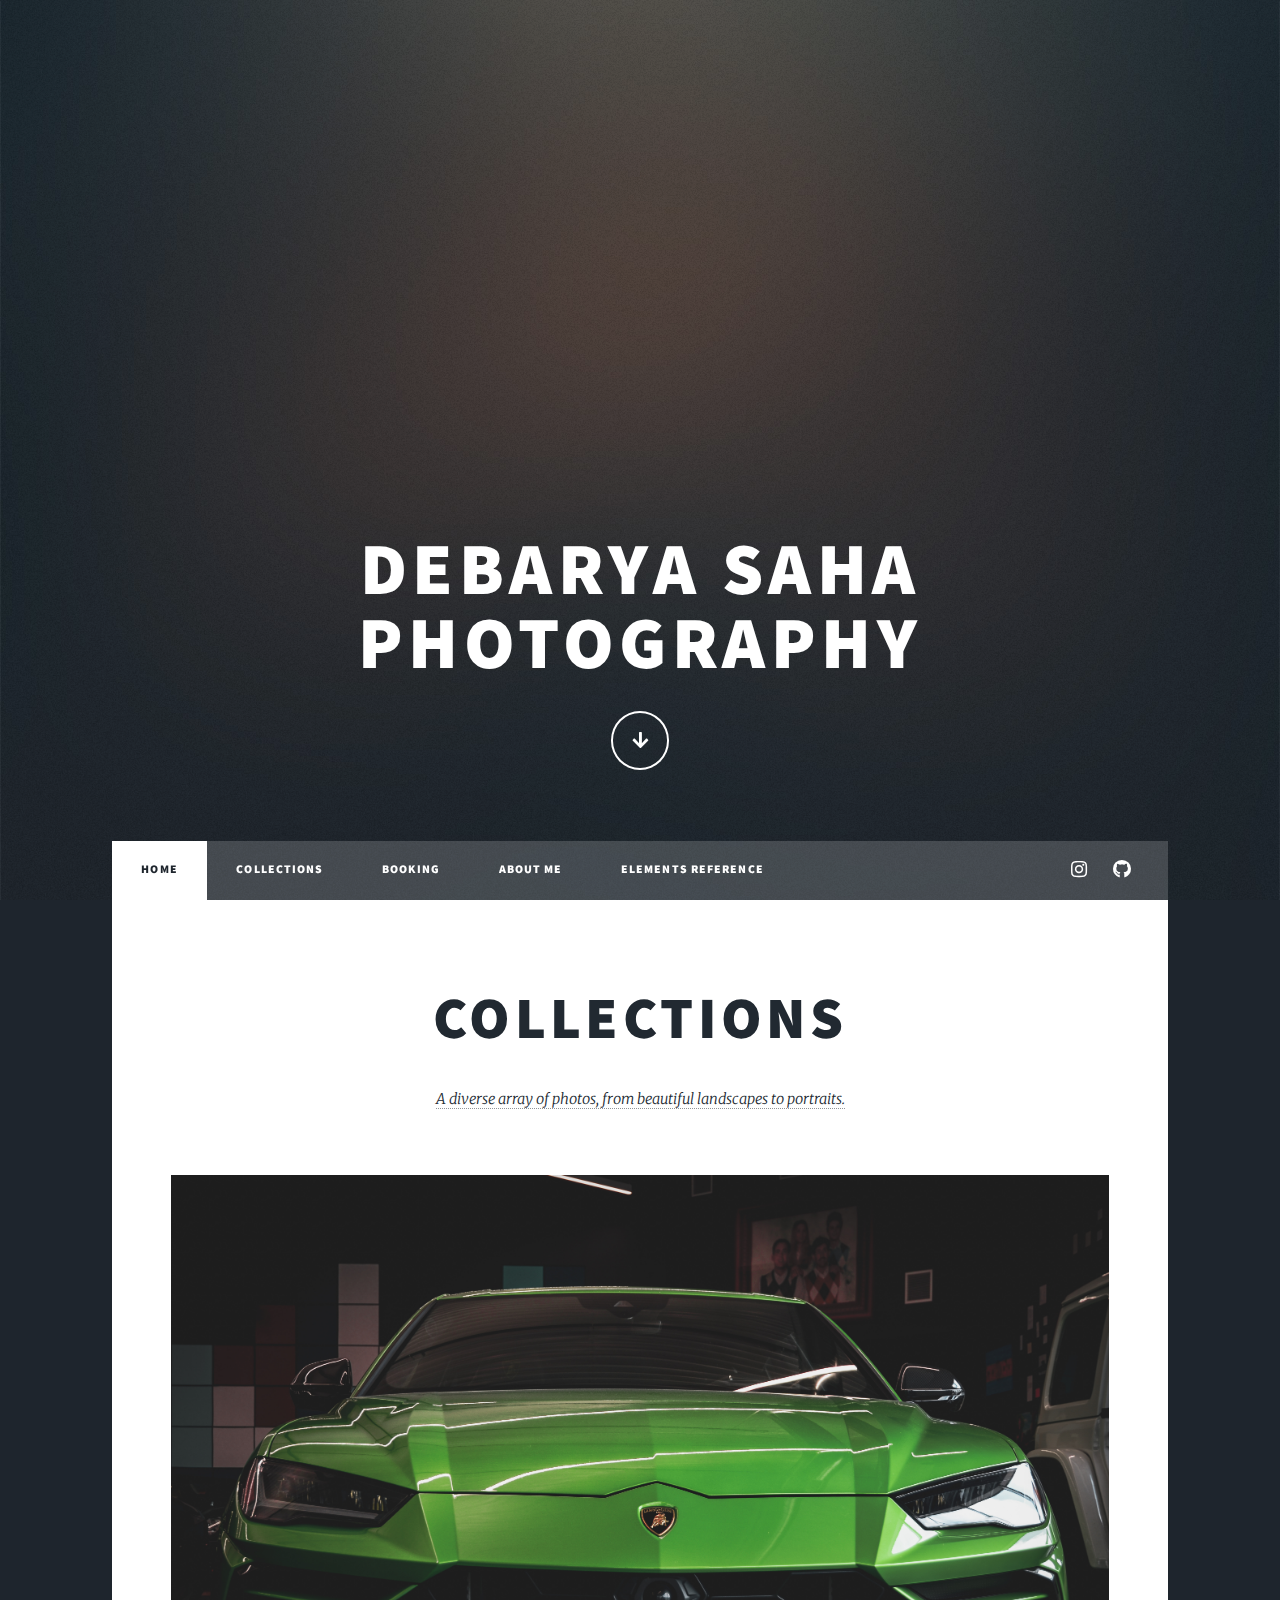
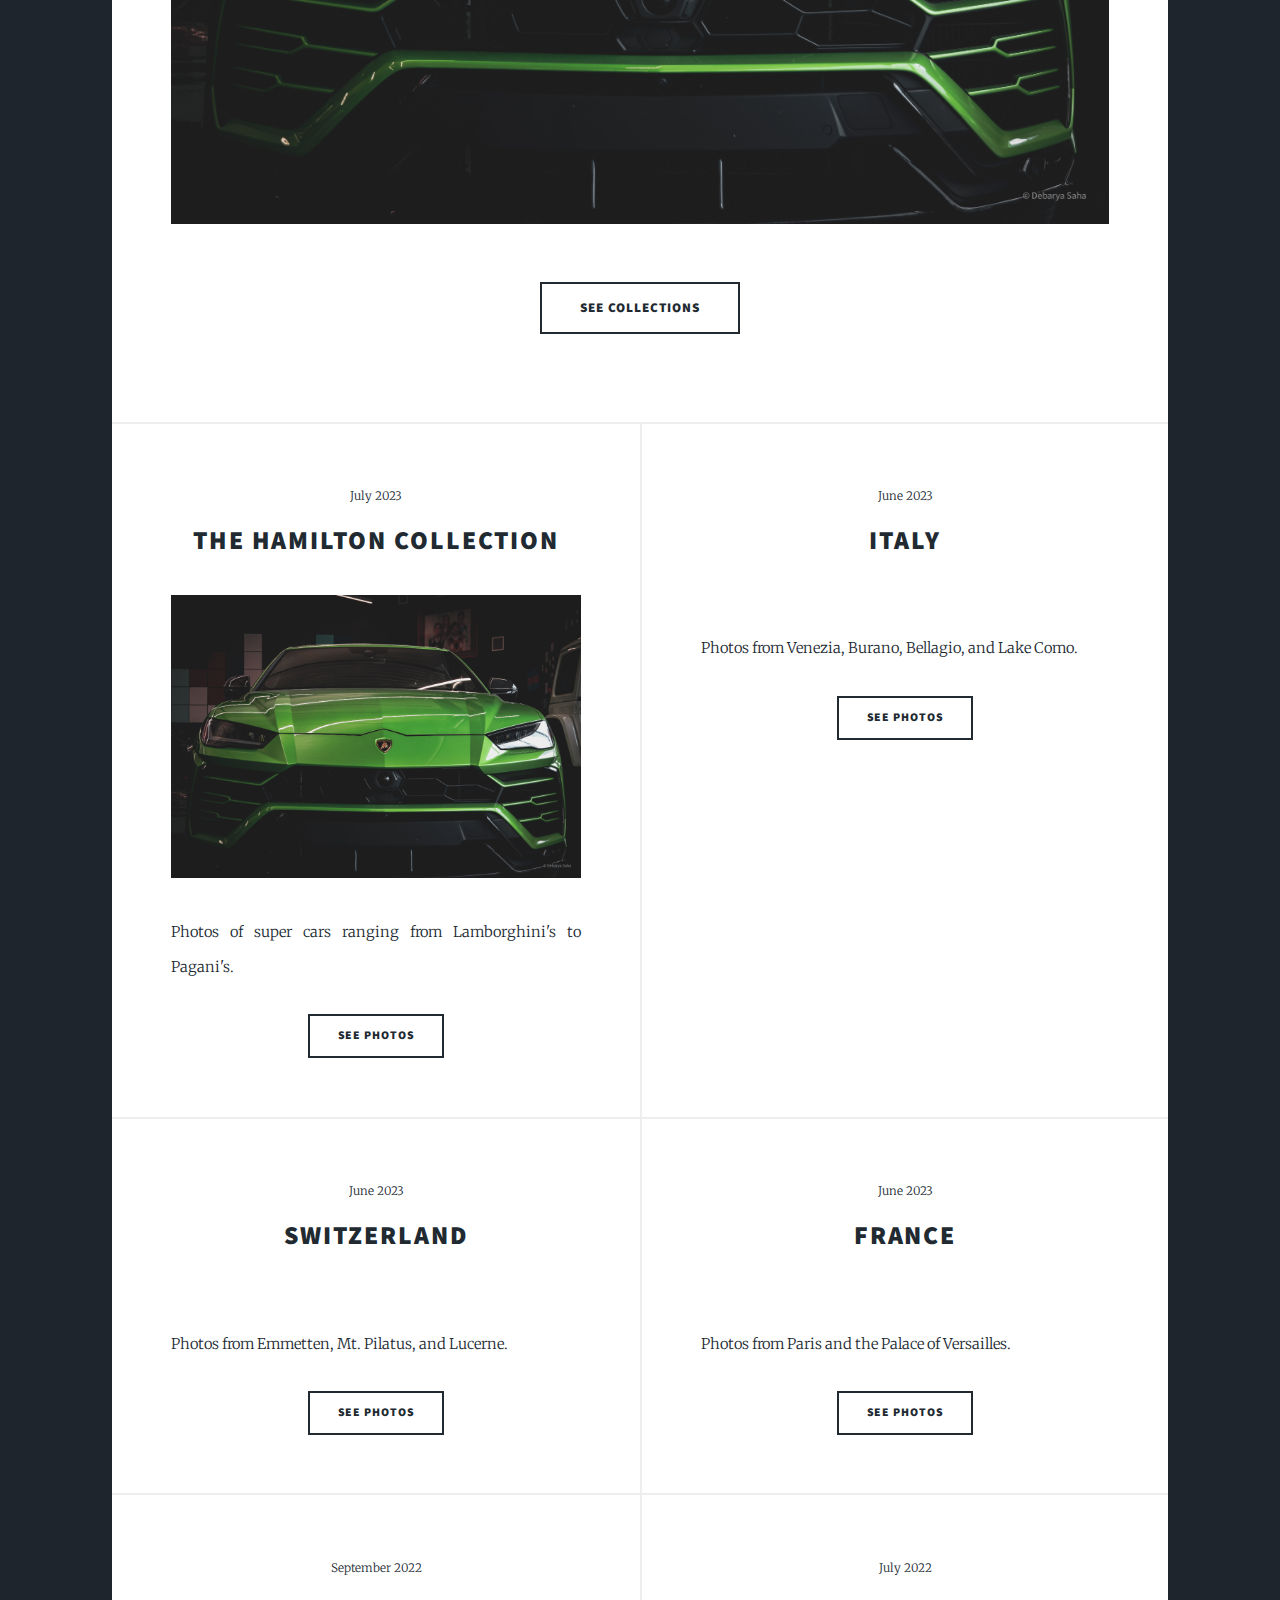
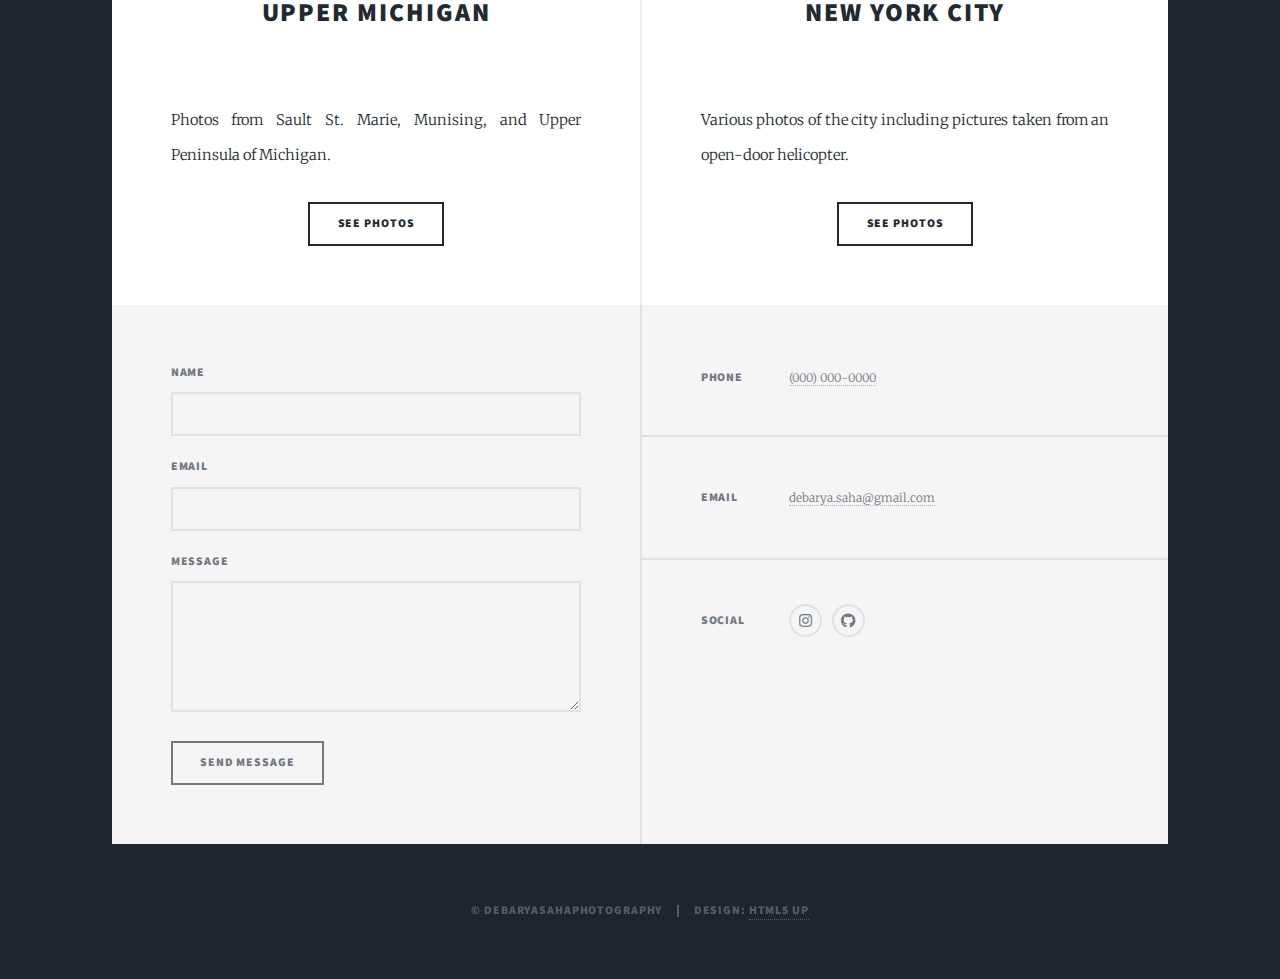
==== commit a981c58d: "Update index.html" ====
--- a/index.html
+++ b/index.html
@@ -64,7 +64,7 @@
 										<span class="date">July 2023</span>
 										<h2><a href="thc.html">The Hamilton Collection</h2>
 									</header>
-									<a href="thc.html" class="image fit"><img src="images/pic05.jpg" alt="" /></a>
+									<a href="thc.html" class="image fit"><img src="images/thc/img2.jpg" alt="" /></a>
 									<p>Photos of super cars ranging from Lamborghini's to Pagani's.</p>
 									<ul class="actions special">
 										<li><a href="thc.html" class="button">See photos</a></li>
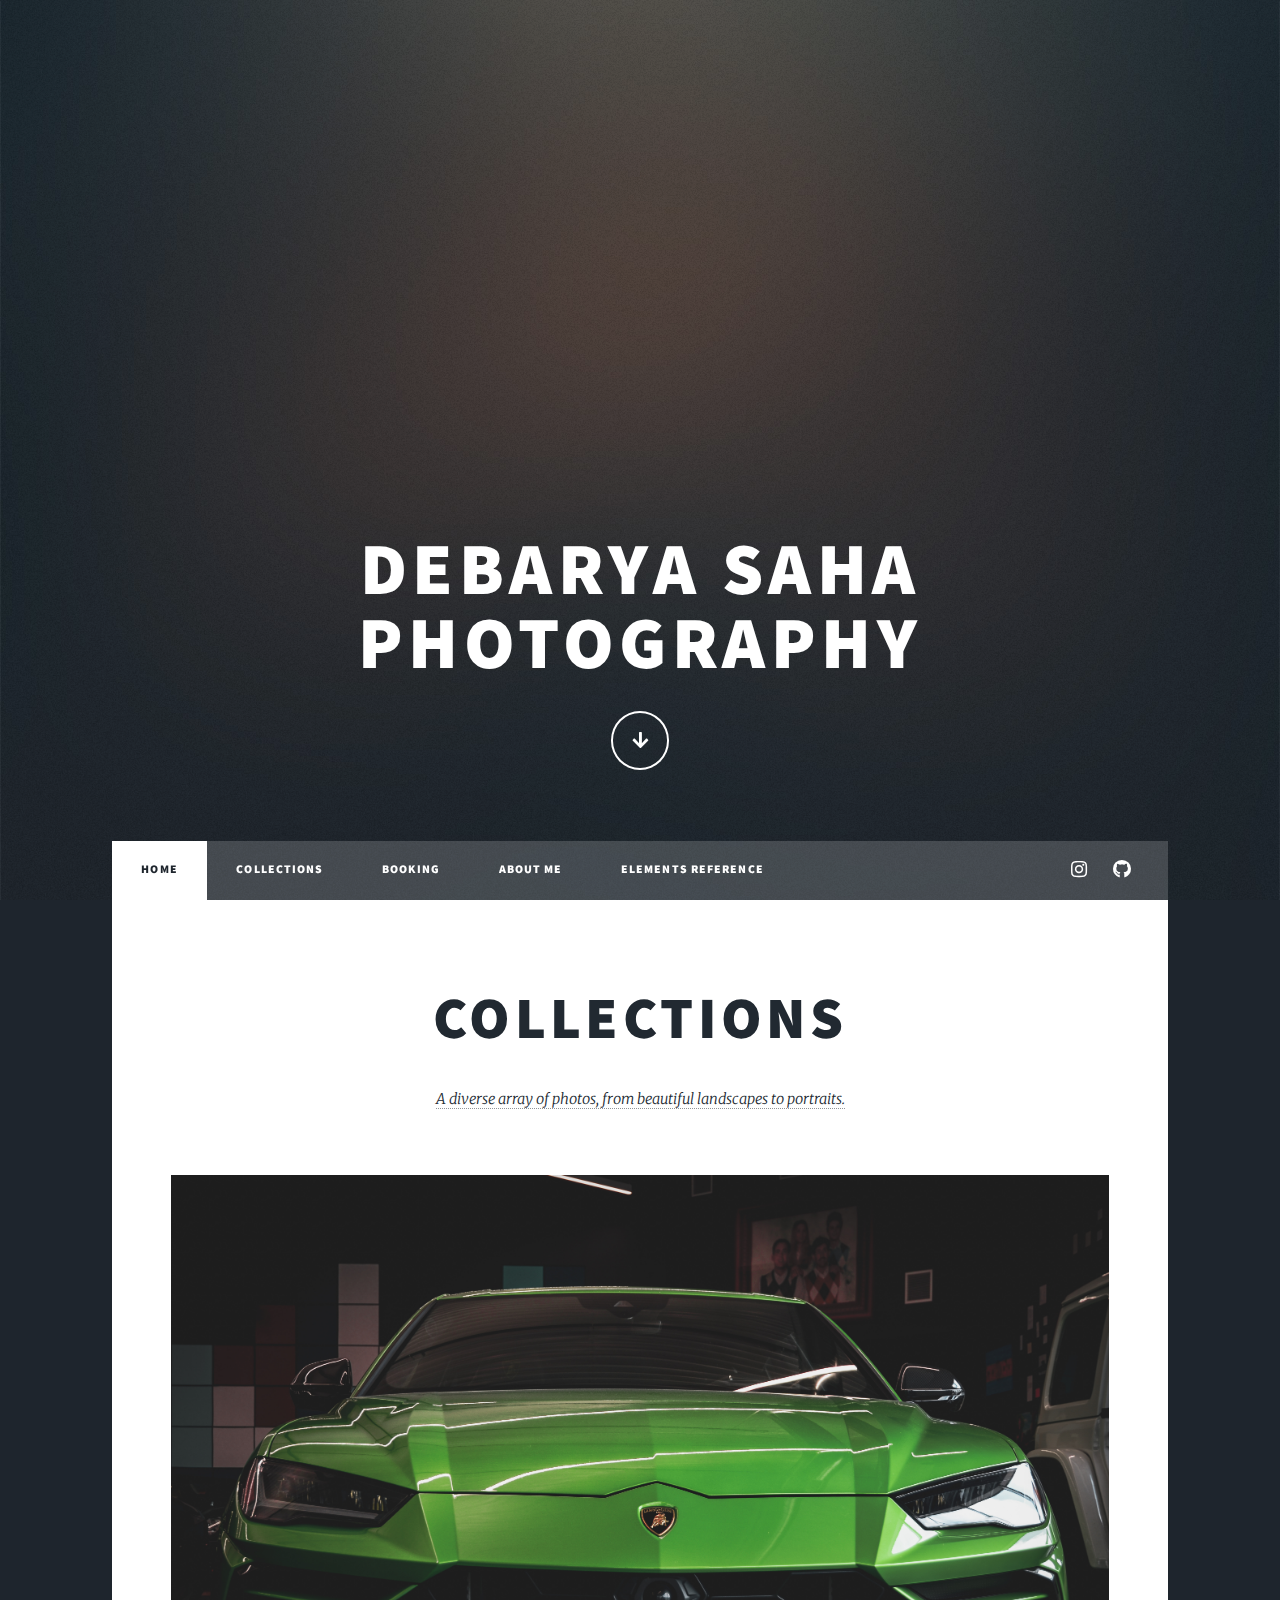
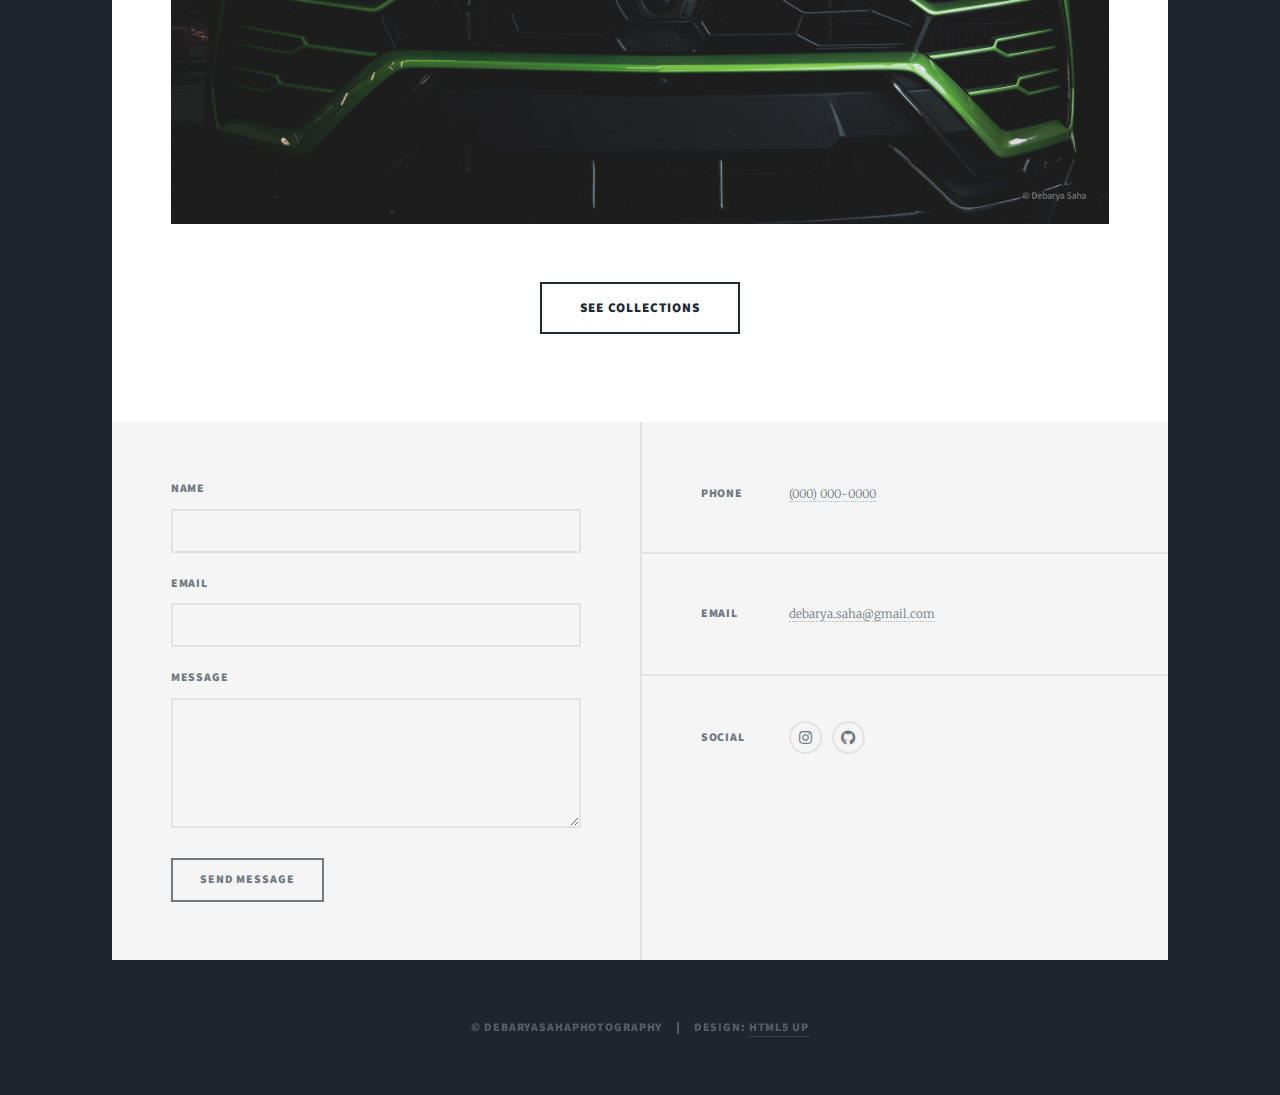
==== commit 4548c622: "Update index.html" ====
--- a/index.html
+++ b/index.html
@@ -58,78 +58,6 @@
 							</article>
 
 						<!-- Posts -->
-							<section class="posts">
-								<article>
-									<header>
-										<span class="date">July 2023</span>
-										<h2><a href="thc.html">The Hamilton Collection</h2>
-									</header>
-									<a href="thc.html" class="image fit"><img src="images/thc/img2.jpg" alt="" /></a>
-									<p>Photos of super cars ranging from Lamborghini's to Pagani's.</p>
-									<ul class="actions special">
-										<li><a href="thc.html" class="button">See photos</a></li>
-									</ul>
-								</article>
-								<article>
-									<header>
-										<span class="date">June 2023</span>
-										<h2><a href="italy.html">Italy<br />
-										</a></h2>
-									</header>
-									<a href="italy.html" class="image fit"><img src="images/pic02.jpg" alt="" /></a>
-									<p>Photos from Venezia, Burano, Bellagio, and Lake Como.</p>
-									<ul class="actions special">
-										<li><a href="italy.html" class="button">See photos</a></li>
-									</ul>
-								</article>
-								<article>
-									<header>
-										<span class="date">June 2023</span>
-										<h2><a href="swiss.html">Switzerland<br />
-										</a></h2>
-									</header>
-									<a href="swiss.html" class="image fit"><img src="images/pic02.jpg" alt="" /></a>
-									<p>Photos from Emmetten, Mt. Pilatus, and Lucerne.</p>
-									<ul class="actions special">
-										<li><a href="swiss.html" class="button">See photos</a></li>
-									</ul>
-								</article>
-								<article>
-									<header>
-										<span class="date">June 2023</span>
-										<h2><a href="france.html">France<br />
-										</a></h2>
-									</header>
-									<a href="france.html" class="image fit"><img src="images/pic02.jpg" alt="" /></a>
-									<p>Photos from Paris and the Palace of Versailles.</p>
-									<ul class="actions special">
-										<li><a href="france.html" class="button">See photos</a></li>
-									</ul>
-								</article>
-								<article>
-									<header>
-										<span class="date">September 2022</span>
-										<h2><a href="michigan.html">Upper Michigan<br />
-										</a></h2>
-									</header>
-									<a href="michigan.html" class="image fit"><img src="images/pic03.jpg" alt="" /></a>
-									<p>Photos from Sault St. Marie, Munising, and Upper Peninsula of Michigan.</p>
-									<ul class="actions special">
-										<li><a href="michigan.html" class="button">See photos</a></li>
-									</ul>
-								</article>
-								<article>
-									<header>
-										<span class="date">July 2022</span>
-										<h2><a href="nyc.html">New York City</h2>
-									</header>
-									<a href="nyc.html" class="image fit"><img src="images/pic04.jpg" alt="" /></a>
-									<p>Various photos of the city including pictures taken from an open-door helicopter.</p>
-									<ul class="actions special">
-										<li><a href="nyc.html" class="button">See photos</a></li>
-									</ul>
-								</article>
-							</section>
 
 					</div>
 
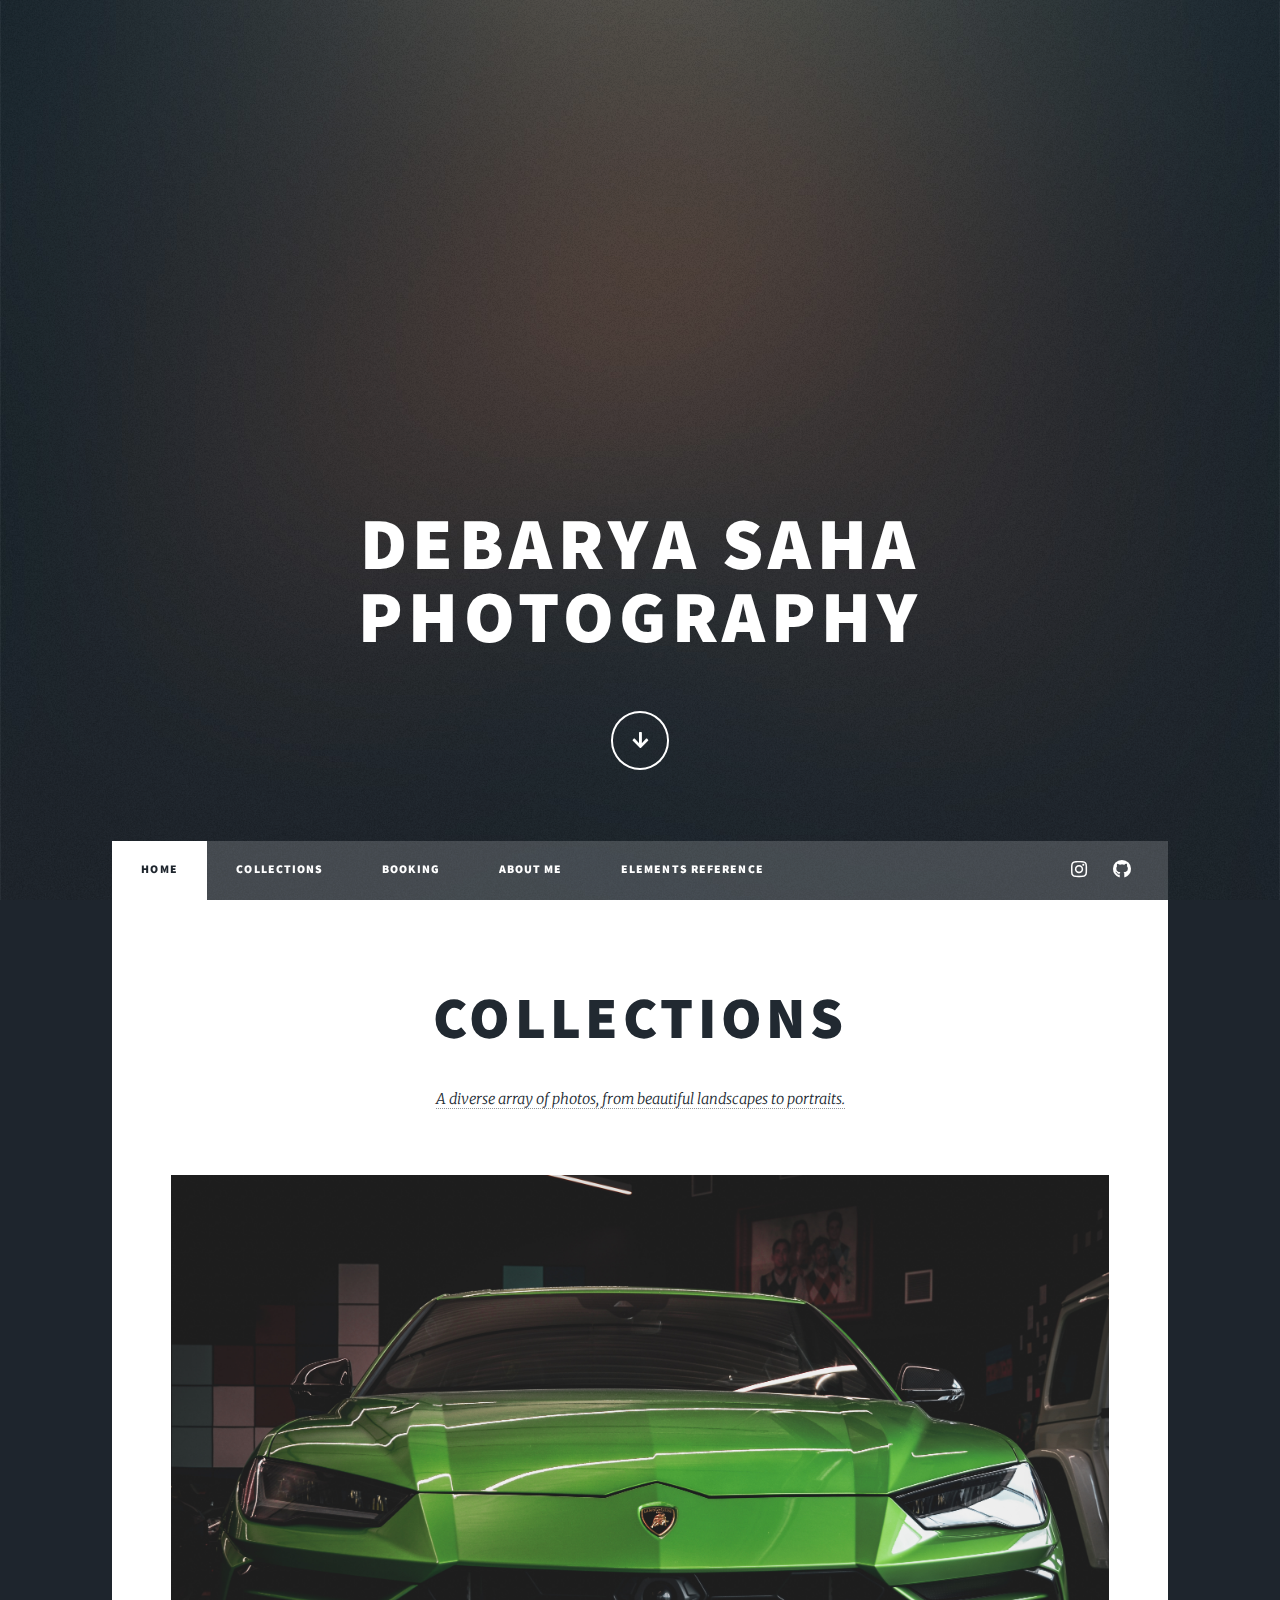
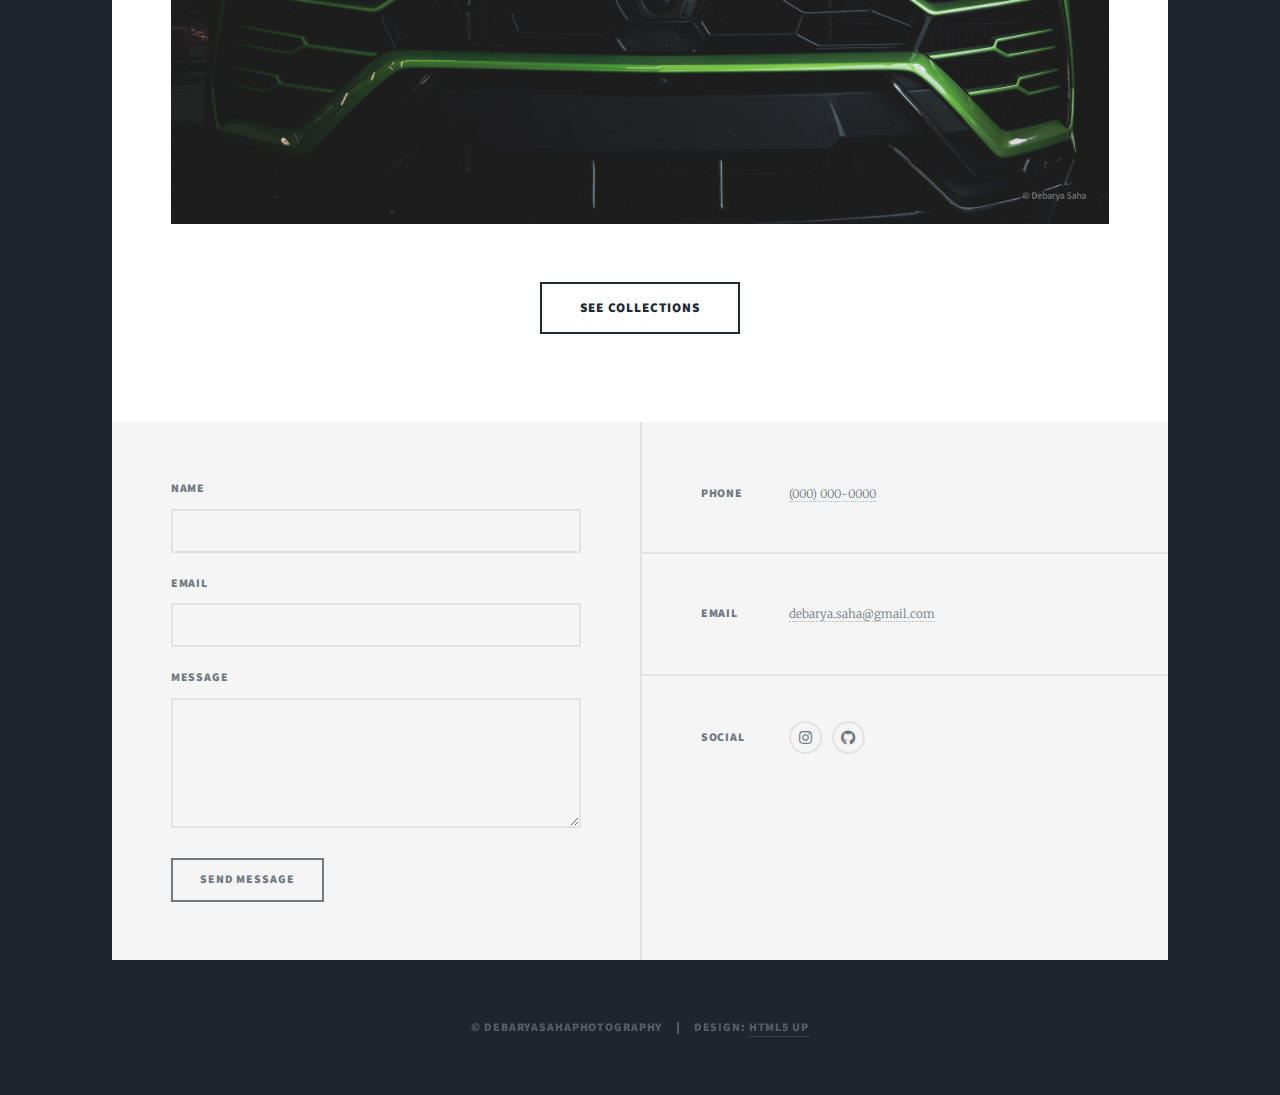
==== commit 33d2a9d2: "Update index.html" ====
--- a/index.html
+++ b/index.html
@@ -21,10 +21,16 @@
 					<div id="intro">
 						<h1>Debarya Saha<br />
 						Photography</h1>
+						<p>     </p>
 						<ul class="actions">
 							<li><a href="#header" class="button icon solid solo fa-arrow-down scrolly">Continue</a></li>
 						</ul>
 					</div>
+				
+				<!-- Header -->
+					<header id="header">
+						<a href="booking.html" class="logo">Book Now</a>
+					</header>
 
 				<!-- Nav -->
 					<nav id="nav">
--- a/assets/css/main.css
+++ b/assets/css/main.css
@@ -1,4689 +1,4689 @@
-@import url(fontawesome-all.min.css);
-@import url("https://fonts.googleapis.com/css?family=Merriweather:300,700,300italic,700italic|Source+Sans+Pro:900");
-
+@import url(fontawesome-all.min.css);
+@import url("https://fonts.googleapis.com/css?family=Merriweather:300,700,300italic,700italic|Source+Sans+Pro:900");
+
 /*
 	Massively by HTML5 UP
 	html5up.net | @ajlkn
 	Free for personal and commercial use under the CCA 3.0 license (html5up.net/license)
-*/
-
-html, body, div, span, applet, object,
-iframe, h1, h2, h3, h4, h5, h6, p, blockquote,
-pre, a, abbr, acronym, address, big, cite,
-code, del, dfn, em, img, ins, kbd, q, s, samp,
-small, strike, strong, sub, sup, tt, var, b,
-u, i, center, dl, dt, dd, ol, ul, li, fieldset,
-form, label, legend, table, caption, tbody,
-tfoot, thead, tr, th, td, article, aside,
-canvas, details, embed, figure, figcaption,
-footer, header, hgroup, menu, nav, output, ruby,
-section, summary, time, mark, audio, video {
-	margin: 0;
-	padding: 0;
-	border: 0;
-	font-size: 100%;
-	font: inherit;
-	vertical-align: baseline;}
-
-article, aside, details, figcaption, figure,
-footer, header, hgroup, menu, nav, section {
-	display: block;}
-
-body {
-	line-height: 1;
-}
-
-ol, ul {
-	list-style: none;
-}
-
-blockquote, q {
-	quotes: none;
-}
-
-	blockquote:before, blockquote:after, q:before, q:after {
-		content: '';
-		content: none;
-	}
-
-table {
-	border-collapse: collapse;
-	border-spacing: 0;
-}
-
-body {
-	-webkit-text-size-adjust: none;
-}
-
-mark {
-	background-color: transparent;
-	color: inherit;
-}
-
-input::-moz-focus-inner {
-	border: 0;
-	padding: 0;
-}
-
-input, select, textarea {
-	-moz-appearance: none;
-	-webkit-appearance: none;
-	-ms-appearance: none;
-	appearance: none;
-}
-
-/* Basic */
-
-	@-ms-viewport {
-		width: device-width;
-	}
-
-	body {
-		-ms-overflow-style: scrollbar;
-	}
-
-	@media screen and (max-width: 480px) {
-
-		html, body {
-			min-width: 320px;
-		}
-
-	}
-
-	html {
-		box-sizing: border-box;
-	}
-
-	*, *:before, *:after {
-		box-sizing: inherit;
-	}
-
-	body {
-		background-color: #1e252d;
-	}
-
-		body.is-preload *, body.is-preload *:before, body.is-preload *:after {
-			-moz-animation: none !important;
-			-webkit-animation: none !important;
-			-ms-animation: none !important;
-			animation: none !important;
-			-moz-transition: none !important;
-			-webkit-transition: none !important;
-			-ms-transition: none !important;
-			transition: none !important;
-		}
-
-/* Type */
-
-	html {
-		font-size: 16pt;
-	}
-
-		@media screen and (max-width: 1680px) {
-
-			html {
-				font-size: 12pt;
-			}
-
-		}
-
-		@media screen and (max-width: 1280px) {
-
-			html {
-				font-size: 11pt;
-			}
-
-		}
-
-		@media screen and (max-width: 360px) {
-
-			html {
-				font-size: 10pt;
-			}
-
-		}
-
-	body {
-		color: #212931;
-	}
-
-	body, input, select, textarea {
-		font-family: "Merriweather", Georgia, serif;
-		font-weight: 300;
-		font-size: 1rem;
-		line-height: 2.375;
-	}
-
-	a {
-		-moz-transition: color 0.2s ease-in-out, background-color 0.2s ease-in-out, border-color 0.2s ease-in-out, box-shadow 0.2s ease-in-out;
-		-webkit-transition: color 0.2s ease-in-out, background-color 0.2s ease-in-out, border-color 0.2s ease-in-out, box-shadow 0.2s ease-in-out;
-		-ms-transition: color 0.2s ease-in-out, background-color 0.2s ease-in-out, border-color 0.2s ease-in-out, box-shadow 0.2s ease-in-out;
-		transition: color 0.2s ease-in-out, background-color 0.2s ease-in-out, border-color 0.2s ease-in-out, box-shadow 0.2s ease-in-out;
-		border-bottom: dotted 1px;
-		text-decoration: none;
-	}
-
-		a:hover {
-			border-bottom-color: transparent;
-		}
-
-	strong, b {
-		font-weight: 600;
-	}
-
-	em, i {
-		font-style: italic;
-	}
-
-	p {
-		text-align: justify;
-		margin: 0 0 2rem 0;
-	}
-
-	h1, h2, h3, h4, h5, h6 {
-		font-family: "Source Sans Pro", Helvetica, sans-serif;
-		font-weight: 900;
-		line-height: 1.5;
-		letter-spacing: 0.075em;
-		text-transform: uppercase;
-		margin: 0 0 1rem 0;
-	}
-
-		h1 a, h2 a, h3 a, h4 a, h5 a, h6 a {
-			border-bottom: 0;
-			color: inherit;
-			text-decoration: none;
-		}
-
-	h1 {
-		font-size: 4rem;
-		line-height: 1.1;
-		margin: 0 0 2rem 0;
-	}
-
-	h2 {
-		font-size: 1.75rem;
-		line-height: 1.3;
-		margin: 0 0 1.5rem 0;
-	}
-
-	h3 {
-		font-size: 1.25rem;
-		margin: 0 0 1.5rem 0;
-	}
-
-	h4 {
-		font-size: 1rem;
-	}
-
-	h5 {
-		font-size: 0.9rem;
-	}
-
-	h6 {
-		font-size: 0.8rem;
-	}
-
-	sub {
-		font-size: 0.8rem;
-		position: relative;
-		top: 0.5rem;
-	}
-
-	sup {
-		font-size: 0.8rem;
-		position: relative;
-		top: -0.5rem;
-	}
-
-	blockquote {
-		border-left: solid 4px;
-		font-style: italic;
-		margin: 0 0 2rem 0;
-		padding: 0.5rem 0 0.5rem 2rem;
-	}
-
-	code {
-		border: solid 2px;
-		font-family: "Courier New", monospace;
-		font-size: 0.9rem;
-		margin: 0 0.25rem;
-		padding: 0.25rem 0.65rem;
-	}
-
-	pre {
-		-webkit-overflow-scrolling: touch;
-		font-family: "Courier New", monospace;
-		font-size: 0.9rem;
-		margin: 0 0 2rem 0;
-	}
-
-		pre code {
-			display: block;
-			line-height: 1.75;
-			padding: 1rem 1.5rem;
-			overflow-x: auto;
-		}
-
-	hr {
-		border: 0;
-		border-bottom: solid 2px;
-		margin: 3rem 0;
-	}
-
-		hr.major {
-			margin: 5rem 0;
-		}
-
-	.align-left {
-		text-align: left;
-	}
-
-	.align-center {
-		text-align: center;
-	}
-
-	.align-right {
-		text-align: right;
-	}
-
-	input, select, textarea {
-		color: #212931;
-	}
-
-	a {
-		color: #212931;
-		border-bottom-color: rgba(33, 41, 49, 0.5);
-	}
-
-		a:hover {
-			border-bottom-color: transparent;
-			color: #18bfef !important;
-		}
-
-	strong, b {
-		color: #212931;
-	}
-
-	h1, h2, h3, h4, h5, h6 {
-		color: #212931;
-	}
-
-	blockquote {
-		border-left-color: #eeeeee;
-	}
-
-	code {
-		background: rgba(220, 220, 220, 0.25);
-		border-color: #eeeeee;
-	}
-
-	hr {
-		border-bottom-color: #eeeeee;
-	}
-
-/* Row */
-
-	.row {
-		display: flex;
-		flex-wrap: wrap;
-		box-sizing: border-box;
-		align-items: stretch;
-	}
-
-		.row > * {
-			box-sizing: border-box;
-		}
-
-		.row.gtr-uniform > * > :last-child {
-			margin-bottom: 0;
-		}
-
-		.row.aln-left {
-			justify-content: flex-start;
-		}
-
-		.row.aln-center {
-			justify-content: center;
-		}
-
-		.row.aln-right {
-			justify-content: flex-end;
-		}
-
-		.row.aln-top {
-			align-items: flex-start;
-		}
-
-		.row.aln-middle {
-			align-items: center;
-		}
-
-		.row.aln-bottom {
-			align-items: flex-end;
-		}
-
-		.row > .imp {
-			order: -1;
-		}
-
-		.row > .col-1 {
-			width: 8.33333%;
-		}
-
-		.row > .off-1 {
-			margin-left: 8.33333%;
-		}
-
-		.row > .col-2 {
-			width: 16.66667%;
-		}
-
-		.row > .off-2 {
-			margin-left: 16.66667%;
-		}
-
-		.row > .col-3 {
-			width: 25%;
-		}
-
-		.row > .off-3 {
-			margin-left: 25%;
-		}
-
-		.row > .col-4 {
-			width: 33.33333%;
-		}
-
-		.row > .off-4 {
-			margin-left: 33.33333%;
-		}
-
-		.row > .col-5 {
-			width: 41.66667%;
-		}
-
-		.row > .off-5 {
-			margin-left: 41.66667%;
-		}
-
-		.row > .col-6 {
-			width: 50%;
-		}
-
-		.row > .off-6 {
-			margin-left: 50%;
-		}
-
-		.row > .col-7 {
-			width: 58.33333%;
-		}
-
-		.row > .off-7 {
-			margin-left: 58.33333%;
-		}
-
-		.row > .col-8 {
-			width: 66.66667%;
-		}
-
-		.row > .off-8 {
-			margin-left: 66.66667%;
-		}
-
-		.row > .col-9 {
-			width: 75%;
-		}
-
-		.row > .off-9 {
-			margin-left: 75%;
-		}
-
-		.row > .col-10 {
-			width: 83.33333%;
-		}
-
-		.row > .off-10 {
-			margin-left: 83.33333%;
-		}
-
-		.row > .col-11 {
-			width: 91.66667%;
-		}
-
-		.row > .off-11 {
-			margin-left: 91.66667%;
-		}
-
-		.row > .col-12 {
-			width: 100%;
-		}
-
-		.row > .off-12 {
-			margin-left: 100%;
-		}
-
-		.row.gtr-0 {
-			margin-top: 0;
-			margin-left: 0rem;
-		}
-
-			.row.gtr-0 > * {
-				padding: 0 0 0 0rem;
-			}
-
-			.row.gtr-0.gtr-uniform {
-				margin-top: 0rem;
-			}
-
-				.row.gtr-0.gtr-uniform > * {
-					padding-top: 0rem;
-				}
-
-		.row.gtr-25 {
-			margin-top: 0;
-			margin-left: -0.375rem;
-		}
-
-			.row.gtr-25 > * {
-				padding: 0 0 0 0.375rem;
-			}
-
-			.row.gtr-25.gtr-uniform {
-				margin-top: -0.375rem;
-			}
-
-				.row.gtr-25.gtr-uniform > * {
-					padding-top: 0.375rem;
-				}
-
-		.row.gtr-50 {
-			margin-top: 0;
-			margin-left: -0.75rem;
-		}
-
-			.row.gtr-50 > * {
-				padding: 0 0 0 0.75rem;
-			}
-
-			.row.gtr-50.gtr-uniform {
-				margin-top: -0.75rem;
-			}
-
-				.row.gtr-50.gtr-uniform > * {
-					padding-top: 0.75rem;
-				}
-
-		.row {
-			margin-top: 0;
-			margin-left: -1.5rem;
-		}
-
-			.row > * {
-				padding: 0 0 0 1.5rem;
-			}
-
-			.row.gtr-uniform {
-				margin-top: -1.5rem;
-			}
-
-				.row.gtr-uniform > * {
-					padding-top: 1.5rem;
-				}
-
-		.row.gtr-150 {
-			margin-top: 0;
-			margin-left: -2.25rem;
-		}
-
-			.row.gtr-150 > * {
-				padding: 0 0 0 2.25rem;
-			}
-
-			.row.gtr-150.gtr-uniform {
-				margin-top: -2.25rem;
-			}
-
-				.row.gtr-150.gtr-uniform > * {
-					padding-top: 2.25rem;
-				}
-
-		.row.gtr-200 {
-			margin-top: 0;
-			margin-left: -3rem;
-		}
-
-			.row.gtr-200 > * {
-				padding: 0 0 0 3rem;
-			}
-
-			.row.gtr-200.gtr-uniform {
-				margin-top: -3rem;
-			}
-
-				.row.gtr-200.gtr-uniform > * {
-					padding-top: 3rem;
-				}
-
-		@media screen and (max-width: 1680px) {
-
-			.row {
-				display: flex;
-				flex-wrap: wrap;
-				box-sizing: border-box;
-				align-items: stretch;
-			}
-
-				.row > * {
-					box-sizing: border-box;
-				}
-
-				.row.gtr-uniform > * > :last-child {
-					margin-bottom: 0;
-				}
-
-				.row.aln-left {
-					justify-content: flex-start;
-				}
-
-				.row.aln-center {
-					justify-content: center;
-				}
-
-				.row.aln-right {
-					justify-content: flex-end;
-				}
-
-				.row.aln-top {
-					align-items: flex-start;
-				}
-
-				.row.aln-middle {
-					align-items: center;
-				}
-
-				.row.aln-bottom {
-					align-items: flex-end;
-				}
-
-				.row > .imp-xlarge {
-					order: -1;
-				}
-
-				.row > .col-1-xlarge {
-					width: 8.33333%;
-				}
-
-				.row > .off-1-xlarge {
-					margin-left: 8.33333%;
-				}
-
-				.row > .col-2-xlarge {
-					width: 16.66667%;
-				}
-
-				.row > .off-2-xlarge {
-					margin-left: 16.66667%;
-				}
-
-				.row > .col-3-xlarge {
-					width: 25%;
-				}
-
-				.row > .off-3-xlarge {
-					margin-left: 25%;
-				}
-
-				.row > .col-4-xlarge {
-					width: 33.33333%;
-				}
-
-				.row > .off-4-xlarge {
-					margin-left: 33.33333%;
-				}
-
-				.row > .col-5-xlarge {
-					width: 41.66667%;
-				}
-
-				.row > .off-5-xlarge {
-					margin-left: 41.66667%;
-				}
-
-				.row > .col-6-xlarge {
-					width: 50%;
-				}
-
-				.row > .off-6-xlarge {
-					margin-left: 50%;
-				}
-
-				.row > .col-7-xlarge {
-					width: 58.33333%;
-				}
-
-				.row > .off-7-xlarge {
-					margin-left: 58.33333%;
-				}
-
-				.row > .col-8-xlarge {
-					width: 66.66667%;
-				}
-
-				.row > .off-8-xlarge {
-					margin-left: 66.66667%;
-				}
-
-				.row > .col-9-xlarge {
-					width: 75%;
-				}
-
-				.row > .off-9-xlarge {
-					margin-left: 75%;
-				}
-
-				.row > .col-10-xlarge {
-					width: 83.33333%;
-				}
-
-				.row > .off-10-xlarge {
-					margin-left: 83.33333%;
-				}
-
-				.row > .col-11-xlarge {
-					width: 91.66667%;
-				}
-
-				.row > .off-11-xlarge {
-					margin-left: 91.66667%;
-				}
-
-				.row > .col-12-xlarge {
-					width: 100%;
-				}
-
-				.row > .off-12-xlarge {
-					margin-left: 100%;
-				}
-
-				.row.gtr-0 {
-					margin-top: 0;
-					margin-left: 0rem;
-				}
-
-					.row.gtr-0 > * {
-						padding: 0 0 0 0rem;
-					}
-
-					.row.gtr-0.gtr-uniform {
-						margin-top: 0rem;
-					}
-
-						.row.gtr-0.gtr-uniform > * {
-							padding-top: 0rem;
-						}
-
-				.row.gtr-25 {
-					margin-top: 0;
-					margin-left: -0.375rem;
-				}
-
-					.row.gtr-25 > * {
-						padding: 0 0 0 0.375rem;
-					}
-
-					.row.gtr-25.gtr-uniform {
-						margin-top: -0.375rem;
-					}
-
-						.row.gtr-25.gtr-uniform > * {
-							padding-top: 0.375rem;
-						}
-
-				.row.gtr-50 {
-					margin-top: 0;
-					margin-left: -0.75rem;
-				}
-
-					.row.gtr-50 > * {
-						padding: 0 0 0 0.75rem;
-					}
-
-					.row.gtr-50.gtr-uniform {
-						margin-top: -0.75rem;
-					}
-
-						.row.gtr-50.gtr-uniform > * {
-							padding-top: 0.75rem;
-						}
-
-				.row {
-					margin-top: 0;
-					margin-left: -1.5rem;
-				}
-
-					.row > * {
-						padding: 0 0 0 1.5rem;
-					}
-
-					.row.gtr-uniform {
-						margin-top: -1.5rem;
-					}
-
-						.row.gtr-uniform > * {
-							padding-top: 1.5rem;
-						}
-
-				.row.gtr-150 {
-					margin-top: 0;
-					margin-left: -2.25rem;
-				}
-
-					.row.gtr-150 > * {
-						padding: 0 0 0 2.25rem;
-					}
-
-					.row.gtr-150.gtr-uniform {
-						margin-top: -2.25rem;
-					}
-
-						.row.gtr-150.gtr-uniform > * {
-							padding-top: 2.25rem;
-						}
-
-				.row.gtr-200 {
-					margin-top: 0;
-					margin-left: -3rem;
-				}
-
-					.row.gtr-200 > * {
-						padding: 0 0 0 3rem;
-					}
-
-					.row.gtr-200.gtr-uniform {
-						margin-top: -3rem;
-					}
-
-						.row.gtr-200.gtr-uniform > * {
-							padding-top: 3rem;
-						}
-
-		}
-
-		@media screen and (max-width: 1280px) {
-
-			.row {
-				display: flex;
-				flex-wrap: wrap;
-				box-sizing: border-box;
-				align-items: stretch;
-			}
-
-				.row > * {
-					box-sizing: border-box;
-				}
-
-				.row.gtr-uniform > * > :last-child {
-					margin-bottom: 0;
-				}
-
-				.row.aln-left {
-					justify-content: flex-start;
-				}
-
-				.row.aln-center {
-					justify-content: center;
-				}
-
-				.row.aln-right {
-					justify-content: flex-end;
-				}
-
-				.row.aln-top {
-					align-items: flex-start;
-				}
-
-				.row.aln-middle {
-					align-items: center;
-				}
-
-				.row.aln-bottom {
-					align-items: flex-end;
-				}
-
-				.row > .imp-large {
-					order: -1;
-				}
-
-				.row > .col-1-large {
-					width: 8.33333%;
-				}
-
-				.row > .off-1-large {
-					margin-left: 8.33333%;
-				}
-
-				.row > .col-2-large {
-					width: 16.66667%;
-				}
-
-				.row > .off-2-large {
-					margin-left: 16.66667%;
-				}
-
-				.row > .col-3-large {
-					width: 25%;
-				}
-
-				.row > .off-3-large {
-					margin-left: 25%;
-				}
-
-				.row > .col-4-large {
-					width: 33.33333%;
-				}
-
-				.row > .off-4-large {
-					margin-left: 33.33333%;
-				}
-
-				.row > .col-5-large {
-					width: 41.66667%;
-				}
-
-				.row > .off-5-large {
-					margin-left: 41.66667%;
-				}
-
-				.row > .col-6-large {
-					width: 50%;
-				}
-
-				.row > .off-6-large {
-					margin-left: 50%;
-				}
-
-				.row > .col-7-large {
-					width: 58.33333%;
-				}
-
-				.row > .off-7-large {
-					margin-left: 58.33333%;
-				}
-
-				.row > .col-8-large {
-					width: 66.66667%;
-				}
-
-				.row > .off-8-large {
-					margin-left: 66.66667%;
-				}
-
-				.row > .col-9-large {
-					width: 75%;
-				}
-
-				.row > .off-9-large {
-					margin-left: 75%;
-				}
-
-				.row > .col-10-large {
-					width: 83.33333%;
-				}
-
-				.row > .off-10-large {
-					margin-left: 83.33333%;
-				}
-
-				.row > .col-11-large {
-					width: 91.66667%;
-				}
-
-				.row > .off-11-large {
-					margin-left: 91.66667%;
-				}
-
-				.row > .col-12-large {
-					width: 100%;
-				}
-
-				.row > .off-12-large {
-					margin-left: 100%;
-				}
-
-				.row.gtr-0 {
-					margin-top: 0;
-					margin-left: 0rem;
-				}
-
-					.row.gtr-0 > * {
-						padding: 0 0 0 0rem;
-					}
-
-					.row.gtr-0.gtr-uniform {
-						margin-top: 0rem;
-					}
-
-						.row.gtr-0.gtr-uniform > * {
-							padding-top: 0rem;
-						}
-
-				.row.gtr-25 {
-					margin-top: 0;
-					margin-left: -0.375rem;
-				}
-
-					.row.gtr-25 > * {
-						padding: 0 0 0 0.375rem;
-					}
-
-					.row.gtr-25.gtr-uniform {
-						margin-top: -0.375rem;
-					}
-
-						.row.gtr-25.gtr-uniform > * {
-							padding-top: 0.375rem;
-						}
-
-				.row.gtr-50 {
-					margin-top: 0;
-					margin-left: -0.75rem;
-				}
-
-					.row.gtr-50 > * {
-						padding: 0 0 0 0.75rem;
-					}
-
-					.row.gtr-50.gtr-uniform {
-						margin-top: -0.75rem;
-					}
-
-						.row.gtr-50.gtr-uniform > * {
-							padding-top: 0.75rem;
-						}
-
-				.row {
-					margin-top: 0;
-					margin-left: -1.5rem;
-				}
-
-					.row > * {
-						padding: 0 0 0 1.5rem;
-					}
-
-					.row.gtr-uniform {
-						margin-top: -1.5rem;
-					}
-
-						.row.gtr-uniform > * {
-							padding-top: 1.5rem;
-						}
-
-				.row.gtr-150 {
-					margin-top: 0;
-					margin-left: -2.25rem;
-				}
-
-					.row.gtr-150 > * {
-						padding: 0 0 0 2.25rem;
-					}
-
-					.row.gtr-150.gtr-uniform {
-						margin-top: -2.25rem;
-					}
-
-						.row.gtr-150.gtr-uniform > * {
-							padding-top: 2.25rem;
-						}
-
-				.row.gtr-200 {
-					margin-top: 0;
-					margin-left: -3rem;
-				}
-
-					.row.gtr-200 > * {
-						padding: 0 0 0 3rem;
-					}
-
-					.row.gtr-200.gtr-uniform {
-						margin-top: -3rem;
-					}
-
-						.row.gtr-200.gtr-uniform > * {
-							padding-top: 3rem;
-						}
-
-		}
-
-		@media screen and (max-width: 980px) {
-
-			.row {
-				display: flex;
-				flex-wrap: wrap;
-				box-sizing: border-box;
-				align-items: stretch;
-			}
-
-				.row > * {
-					box-sizing: border-box;
-				}
-
-				.row.gtr-uniform > * > :last-child {
-					margin-bottom: 0;
-				}
-
-				.row.aln-left {
-					justify-content: flex-start;
-				}
-
-				.row.aln-center {
-					justify-content: center;
-				}
-
-				.row.aln-right {
-					justify-content: flex-end;
-				}
-
-				.row.aln-top {
-					align-items: flex-start;
-				}
-
-				.row.aln-middle {
-					align-items: center;
-				}
-
-				.row.aln-bottom {
-					align-items: flex-end;
-				}
-
-				.row > .imp-medium {
-					order: -1;
-				}
-
-				.row > .col-1-medium {
-					width: 8.33333%;
-				}
-
-				.row > .off-1-medium {
-					margin-left: 8.33333%;
-				}
-
-				.row > .col-2-medium {
-					width: 16.66667%;
-				}
-
-				.row > .off-2-medium {
-					margin-left: 16.66667%;
-				}
-
-				.row > .col-3-medium {
-					width: 25%;
-				}
-
-				.row > .off-3-medium {
-					margin-left: 25%;
-				}
-
-				.row > .col-4-medium {
-					width: 33.33333%;
-				}
-
-				.row > .off-4-medium {
-					margin-left: 33.33333%;
-				}
-
-				.row > .col-5-medium {
-					width: 41.66667%;
-				}
-
-				.row > .off-5-medium {
-					margin-left: 41.66667%;
-				}
-
-				.row > .col-6-medium {
-					width: 50%;
-				}
-
-				.row > .off-6-medium {
-					margin-left: 50%;
-				}
-
-				.row > .col-7-medium {
-					width: 58.33333%;
-				}
-
-				.row > .off-7-medium {
-					margin-left: 58.33333%;
-				}
-
-				.row > .col-8-medium {
-					width: 66.66667%;
-				}
-
-				.row > .off-8-medium {
-					margin-left: 66.66667%;
-				}
-
-				.row > .col-9-medium {
-					width: 75%;
-				}
-
-				.row > .off-9-medium {
-					margin-left: 75%;
-				}
-
-				.row > .col-10-medium {
-					width: 83.33333%;
-				}
-
-				.row > .off-10-medium {
-					margin-left: 83.33333%;
-				}
-
-				.row > .col-11-medium {
-					width: 91.66667%;
-				}
-
-				.row > .off-11-medium {
-					margin-left: 91.66667%;
-				}
-
-				.row > .col-12-medium {
-					width: 100%;
-				}
-
-				.row > .off-12-medium {
-					margin-left: 100%;
-				}
-
-				.row.gtr-0 {
-					margin-top: 0;
-					margin-left: 0rem;
-				}
-
-					.row.gtr-0 > * {
-						padding: 0 0 0 0rem;
-					}
-
-					.row.gtr-0.gtr-uniform {
-						margin-top: 0rem;
-					}
-
-						.row.gtr-0.gtr-uniform > * {
-							padding-top: 0rem;
-						}
-
-				.row.gtr-25 {
-					margin-top: 0;
-					margin-left: -0.375rem;
-				}
-
-					.row.gtr-25 > * {
-						padding: 0 0 0 0.375rem;
-					}
-
-					.row.gtr-25.gtr-uniform {
-						margin-top: -0.375rem;
-					}
-
-						.row.gtr-25.gtr-uniform > * {
-							padding-top: 0.375rem;
-						}
-
-				.row.gtr-50 {
-					margin-top: 0;
-					margin-left: -0.75rem;
-				}
-
-					.row.gtr-50 > * {
-						padding: 0 0 0 0.75rem;
-					}
-
-					.row.gtr-50.gtr-uniform {
-						margin-top: -0.75rem;
-					}
-
-						.row.gtr-50.gtr-uniform > * {
-							padding-top: 0.75rem;
-						}
-
-				.row {
-					margin-top: 0;
-					margin-left: -1.5rem;
-				}
-
-					.row > * {
-						padding: 0 0 0 1.5rem;
-					}
-
-					.row.gtr-uniform {
-						margin-top: -1.5rem;
-					}
-
-						.row.gtr-uniform > * {
-							padding-top: 1.5rem;
-						}
-
-				.row.gtr-150 {
-					margin-top: 0;
-					margin-left: -2.25rem;
-				}
-
-					.row.gtr-150 > * {
-						padding: 0 0 0 2.25rem;
-					}
-
-					.row.gtr-150.gtr-uniform {
-						margin-top: -2.25rem;
-					}
-
-						.row.gtr-150.gtr-uniform > * {
-							padding-top: 2.25rem;
-						}
-
-				.row.gtr-200 {
-					margin-top: 0;
-					margin-left: -3rem;
-				}
-
-					.row.gtr-200 > * {
-						padding: 0 0 0 3rem;
-					}
-
-					.row.gtr-200.gtr-uniform {
-						margin-top: -3rem;
-					}
-
-						.row.gtr-200.gtr-uniform > * {
-							padding-top: 3rem;
-						}
-
-		}
-
-		@media screen and (max-width: 736px) {
-
-			.row {
-				display: flex;
-				flex-wrap: wrap;
-				box-sizing: border-box;
-				align-items: stretch;
-			}
-
-				.row > * {
-					box-sizing: border-box;
-				}
-
-				.row.gtr-uniform > * > :last-child {
-					margin-bottom: 0;
-				}
-
-				.row.aln-left {
-					justify-content: flex-start;
-				}
-
-				.row.aln-center {
-					justify-content: center;
-				}
-
-				.row.aln-right {
-					justify-content: flex-end;
-				}
-
-				.row.aln-top {
-					align-items: flex-start;
-				}
-
-				.row.aln-middle {
-					align-items: center;
-				}
-
-				.row.aln-bottom {
-					align-items: flex-end;
-				}
-
-				.row > .imp-small {
-					order: -1;
-				}
-
-				.row > .col-1-small {
-					width: 8.33333%;
-				}
-
-				.row > .off-1-small {
-					margin-left: 8.33333%;
-				}
-
-				.row > .col-2-small {
-					width: 16.66667%;
-				}
-
-				.row > .off-2-small {
-					margin-left: 16.66667%;
-				}
-
-				.row > .col-3-small {
-					width: 25%;
-				}
-
-				.row > .off-3-small {
-					margin-left: 25%;
-				}
-
-				.row > .col-4-small {
-					width: 33.33333%;
-				}
-
-				.row > .off-4-small {
-					margin-left: 33.33333%;
-				}
-
-				.row > .col-5-small {
-					width: 41.66667%;
-				}
-
-				.row > .off-5-small {
-					margin-left: 41.66667%;
-				}
-
-				.row > .col-6-small {
-					width: 50%;
-				}
-
-				.row > .off-6-small {
-					margin-left: 50%;
-				}
-
-				.row > .col-7-small {
-					width: 58.33333%;
-				}
-
-				.row > .off-7-small {
-					margin-left: 58.33333%;
-				}
-
-				.row > .col-8-small {
-					width: 66.66667%;
-				}
-
-				.row > .off-8-small {
-					margin-left: 66.66667%;
-				}
-
-				.row > .col-9-small {
-					width: 75%;
-				}
-
-				.row > .off-9-small {
-					margin-left: 75%;
-				}
-
-				.row > .col-10-small {
-					width: 83.33333%;
-				}
-
-				.row > .off-10-small {
-					margin-left: 83.33333%;
-				}
-
-				.row > .col-11-small {
-					width: 91.66667%;
-				}
-
-				.row > .off-11-small {
-					margin-left: 91.66667%;
-				}
-
-				.row > .col-12-small {
-					width: 100%;
-				}
-
-				.row > .off-12-small {
-					margin-left: 100%;
-				}
-
-				.row.gtr-0 {
-					margin-top: 0;
-					margin-left: 0rem;
-				}
-
-					.row.gtr-0 > * {
-						padding: 0 0 0 0rem;
-					}
-
-					.row.gtr-0.gtr-uniform {
-						margin-top: 0rem;
-					}
-
-						.row.gtr-0.gtr-uniform > * {
-							padding-top: 0rem;
-						}
-
-				.row.gtr-25 {
-					margin-top: 0;
-					margin-left: -0.375rem;
-				}
-
-					.row.gtr-25 > * {
-						padding: 0 0 0 0.375rem;
-					}
-
-					.row.gtr-25.gtr-uniform {
-						margin-top: -0.375rem;
-					}
-
-						.row.gtr-25.gtr-uniform > * {
-							padding-top: 0.375rem;
-						}
-
-				.row.gtr-50 {
-					margin-top: 0;
-					margin-left: -0.75rem;
-				}
-
-					.row.gtr-50 > * {
-						padding: 0 0 0 0.75rem;
-					}
-
-					.row.gtr-50.gtr-uniform {
-						margin-top: -0.75rem;
-					}
-
-						.row.gtr-50.gtr-uniform > * {
-							padding-top: 0.75rem;
-						}
-
-				.row {
-					margin-top: 0;
-					margin-left: -1.5rem;
-				}
-
-					.row > * {
-						padding: 0 0 0 1.5rem;
-					}
-
-					.row.gtr-uniform {
-						margin-top: -1.5rem;
-					}
-
-						.row.gtr-uniform > * {
-							padding-top: 1.5rem;
-						}
-
-				.row.gtr-150 {
-					margin-top: 0;
-					margin-left: -2.25rem;
-				}
-
-					.row.gtr-150 > * {
-						padding: 0 0 0 2.25rem;
-					}
-
-					.row.gtr-150.gtr-uniform {
-						margin-top: -2.25rem;
-					}
-
-						.row.gtr-150.gtr-uniform > * {
-							padding-top: 2.25rem;
-						}
-
-				.row.gtr-200 {
-					margin-top: 0;
-					margin-left: -3rem;
-				}
-
-					.row.gtr-200 > * {
-						padding: 0 0 0 3rem;
-					}
-
-					.row.gtr-200.gtr-uniform {
-						margin-top: -3rem;
-					}
-
-						.row.gtr-200.gtr-uniform > * {
-							padding-top: 3rem;
-						}
-
-		}
-
-		@media screen and (max-width: 480px) {
-
-			.row {
-				display: flex;
-				flex-wrap: wrap;
-				box-sizing: border-box;
-				align-items: stretch;
-			}
-
-				.row > * {
-					box-sizing: border-box;
-				}
-
-				.row.gtr-uniform > * > :last-child {
-					margin-bottom: 0;
-				}
-
-				.row.aln-left {
-					justify-content: flex-start;
-				}
-
-				.row.aln-center {
-					justify-content: center;
-				}
-
-				.row.aln-right {
-					justify-content: flex-end;
-				}
-
-				.row.aln-top {
-					align-items: flex-start;
-				}
-
-				.row.aln-middle {
-					align-items: center;
-				}
-
-				.row.aln-bottom {
-					align-items: flex-end;
-				}
-
-				.row > .imp-xsmall {
-					order: -1;
-				}
-
-				.row > .col-1-xsmall {
-					width: 8.33333%;
-				}
-
-				.row > .off-1-xsmall {
-					margin-left: 8.33333%;
-				}
-
-				.row > .col-2-xsmall {
-					width: 16.66667%;
-				}
-
-				.row > .off-2-xsmall {
-					margin-left: 16.66667%;
-				}
-
-				.row > .col-3-xsmall {
-					width: 25%;
-				}
-
-				.row > .off-3-xsmall {
-					margin-left: 25%;
-				}
-
-				.row > .col-4-xsmall {
-					width: 33.33333%;
-				}
-
-				.row > .off-4-xsmall {
-					margin-left: 33.33333%;
-				}
-
-				.row > .col-5-xsmall {
-					width: 41.66667%;
-				}
-
-				.row > .off-5-xsmall {
-					margin-left: 41.66667%;
-				}
-
-				.row > .col-6-xsmall {
-					width: 50%;
-				}
-
-				.row > .off-6-xsmall {
-					margin-left: 50%;
-				}
-
-				.row > .col-7-xsmall {
-					width: 58.33333%;
-				}
-
-				.row > .off-7-xsmall {
-					margin-left: 58.33333%;
-				}
-
-				.row > .col-8-xsmall {
-					width: 66.66667%;
-				}
-
-				.row > .off-8-xsmall {
-					margin-left: 66.66667%;
-				}
-
-				.row > .col-9-xsmall {
-					width: 75%;
-				}
-
-				.row > .off-9-xsmall {
-					margin-left: 75%;
-				}
-
-				.row > .col-10-xsmall {
-					width: 83.33333%;
-				}
-
-				.row > .off-10-xsmall {
-					margin-left: 83.33333%;
-				}
-
-				.row > .col-11-xsmall {
-					width: 91.66667%;
-				}
-
-				.row > .off-11-xsmall {
-					margin-left: 91.66667%;
-				}
-
-				.row > .col-12-xsmall {
-					width: 100%;
-				}
-
-				.row > .off-12-xsmall {
-					margin-left: 100%;
-				}
-
-				.row.gtr-0 {
-					margin-top: 0;
-					margin-left: 0rem;
-				}
-
-					.row.gtr-0 > * {
-						padding: 0 0 0 0rem;
-					}
-
-					.row.gtr-0.gtr-uniform {
-						margin-top: 0rem;
-					}
-
-						.row.gtr-0.gtr-uniform > * {
-							padding-top: 0rem;
-						}
-
-				.row.gtr-25 {
-					margin-top: 0;
-					margin-left: -0.375rem;
-				}
-
-					.row.gtr-25 > * {
-						padding: 0 0 0 0.375rem;
-					}
-
-					.row.gtr-25.gtr-uniform {
-						margin-top: -0.375rem;
-					}
-
-						.row.gtr-25.gtr-uniform > * {
-							padding-top: 0.375rem;
-						}
-
-				.row.gtr-50 {
-					margin-top: 0;
-					margin-left: -0.75rem;
-				}
-
-					.row.gtr-50 > * {
-						padding: 0 0 0 0.75rem;
-					}
-
-					.row.gtr-50.gtr-uniform {
-						margin-top: -0.75rem;
-					}
-
-						.row.gtr-50.gtr-uniform > * {
-							padding-top: 0.75rem;
-						}
-
-				.row {
-					margin-top: 0;
-					margin-left: -1.5rem;
-				}
-
-					.row > * {
-						padding: 0 0 0 1.5rem;
-					}
-
-					.row.gtr-uniform {
-						margin-top: -1.5rem;
-					}
-
-						.row.gtr-uniform > * {
-							padding-top: 1.5rem;
-						}
-
-				.row.gtr-150 {
-					margin-top: 0;
-					margin-left: -2.25rem;
-				}
-
-					.row.gtr-150 > * {
-						padding: 0 0 0 2.25rem;
-					}
-
-					.row.gtr-150.gtr-uniform {
-						margin-top: -2.25rem;
-					}
-
-						.row.gtr-150.gtr-uniform > * {
-							padding-top: 2.25rem;
-						}
-
-				.row.gtr-200 {
-					margin-top: 0;
-					margin-left: -3rem;
-				}
-
-					.row.gtr-200 > * {
-						padding: 0 0 0 3rem;
-					}
-
-					.row.gtr-200.gtr-uniform {
-						margin-top: -3rem;
-					}
-
-						.row.gtr-200.gtr-uniform > * {
-							padding-top: 3rem;
-						}
-
-		}
-
-		@media screen and (max-width: 360px) {
-
-			.row {
-				display: flex;
-				flex-wrap: wrap;
-				box-sizing: border-box;
-				align-items: stretch;
-			}
-
-				.row > * {
-					box-sizing: border-box;
-				}
-
-				.row.gtr-uniform > * > :last-child {
-					margin-bottom: 0;
-				}
-
-				.row.aln-left {
-					justify-content: flex-start;
-				}
-
-				.row.aln-center {
-					justify-content: center;
-				}
-
-				.row.aln-right {
-					justify-content: flex-end;
-				}
-
-				.row.aln-top {
-					align-items: flex-start;
-				}
-
-				.row.aln-middle {
-					align-items: center;
-				}
-
-				.row.aln-bottom {
-					align-items: flex-end;
-				}
-
-				.row > .imp-xxsmall {
-					order: -1;
-				}
-
-				.row > .col-1-xxsmall {
-					width: 8.33333%;
-				}
-
-				.row > .off-1-xxsmall {
-					margin-left: 8.33333%;
-				}
-
-				.row > .col-2-xxsmall {
-					width: 16.66667%;
-				}
-
-				.row > .off-2-xxsmall {
-					margin-left: 16.66667%;
-				}
-
-				.row > .col-3-xxsmall {
-					width: 25%;
-				}
-
-				.row > .off-3-xxsmall {
-					margin-left: 25%;
-				}
-
-				.row > .col-4-xxsmall {
-					width: 33.33333%;
-				}
-
-				.row > .off-4-xxsmall {
-					margin-left: 33.33333%;
-				}
-
-				.row > .col-5-xxsmall {
-					width: 41.66667%;
-				}
-
-				.row > .off-5-xxsmall {
-					margin-left: 41.66667%;
-				}
-
-				.row > .col-6-xxsmall {
-					width: 50%;
-				}
-
-				.row > .off-6-xxsmall {
-					margin-left: 50%;
-				}
-
-				.row > .col-7-xxsmall {
-					width: 58.33333%;
-				}
-
-				.row > .off-7-xxsmall {
-					margin-left: 58.33333%;
-				}
-
-				.row > .col-8-xxsmall {
-					width: 66.66667%;
-				}
-
-				.row > .off-8-xxsmall {
-					margin-left: 66.66667%;
-				}
-
-				.row > .col-9-xxsmall {
-					width: 75%;
-				}
-
-				.row > .off-9-xxsmall {
-					margin-left: 75%;
-				}
-
-				.row > .col-10-xxsmall {
-					width: 83.33333%;
-				}
-
-				.row > .off-10-xxsmall {
-					margin-left: 83.33333%;
-				}
-
-				.row > .col-11-xxsmall {
-					width: 91.66667%;
-				}
-
-				.row > .off-11-xxsmall {
-					margin-left: 91.66667%;
-				}
-
-				.row > .col-12-xxsmall {
-					width: 100%;
-				}
-
-				.row > .off-12-xxsmall {
-					margin-left: 100%;
-				}
-
-				.row.gtr-0 {
-					margin-top: 0;
-					margin-left: 0rem;
-				}
-
-					.row.gtr-0 > * {
-						padding: 0 0 0 0rem;
-					}
-
-					.row.gtr-0.gtr-uniform {
-						margin-top: 0rem;
-					}
-
-						.row.gtr-0.gtr-uniform > * {
-							padding-top: 0rem;
-						}
-
-				.row.gtr-25 {
-					margin-top: 0;
-					margin-left: -0.375rem;
-				}
-
-					.row.gtr-25 > * {
-						padding: 0 0 0 0.375rem;
-					}
-
-					.row.gtr-25.gtr-uniform {
-						margin-top: -0.375rem;
-					}
-
-						.row.gtr-25.gtr-uniform > * {
-							padding-top: 0.375rem;
-						}
-
-				.row.gtr-50 {
-					margin-top: 0;
-					margin-left: -0.75rem;
-				}
-
-					.row.gtr-50 > * {
-						padding: 0 0 0 0.75rem;
-					}
-
-					.row.gtr-50.gtr-uniform {
-						margin-top: -0.75rem;
-					}
-
-						.row.gtr-50.gtr-uniform > * {
-							padding-top: 0.75rem;
-						}
-
-				.row {
-					margin-top: 0;
-					margin-left: -1.5rem;
-				}
-
-					.row > * {
-						padding: 0 0 0 1.5rem;
-					}
-
-					.row.gtr-uniform {
-						margin-top: -1.5rem;
-					}
-
-						.row.gtr-uniform > * {
-							padding-top: 1.5rem;
-						}
-
-				.row.gtr-150 {
-					margin-top: 0;
-					margin-left: -2.25rem;
-				}
-
-					.row.gtr-150 > * {
-						padding: 0 0 0 2.25rem;
-					}
-
-					.row.gtr-150.gtr-uniform {
-						margin-top: -2.25rem;
-					}
-
-						.row.gtr-150.gtr-uniform > * {
-							padding-top: 2.25rem;
-						}
-
-				.row.gtr-200 {
-					margin-top: 0;
-					margin-left: -3rem;
-				}
-
-					.row.gtr-200 > * {
-						padding: 0 0 0 3rem;
-					}
-
-					.row.gtr-200.gtr-uniform {
-						margin-top: -3rem;
-					}
-
-						.row.gtr-200.gtr-uniform > * {
-							padding-top: 3rem;
-						}
-
-		}
-
-/* Box */
-
-	.box {
-		border: solid 2px;
-		margin-bottom: 2rem;
-		padding: 1.5rem;
-	}
-
-		.box > :last-child,
-		.box > :last-child > :last-child,
-		.box > :last-child > :last-child > :last-child {
-			margin-bottom: 0;
-		}
-
-		.box.alt {
-			border: 0;
-			border-radius: 0;
-			padding: 0;
-		}
-
-	.box {
-		border-color: #eeeeee;
-	}
-
-/* Button */
-
-	input[type="submit"],
-	input[type="reset"],
-	input[type="button"],
-	button,
-	.button {
-		-moz-appearance: none;
-		-webkit-appearance: none;
-		-ms-appearance: none;
-		appearance: none;
-		-moz-transition: background-color 0.2s ease-in-out, box-shadow 0.2s ease-in-out, color 0.2s ease-in-out;
-		-webkit-transition: background-color 0.2s ease-in-out, box-shadow 0.2s ease-in-out, color 0.2s ease-in-out;
-		-ms-transition: background-color 0.2s ease-in-out, box-shadow 0.2s ease-in-out, color 0.2s ease-in-out;
-		transition: background-color 0.2s ease-in-out, box-shadow 0.2s ease-in-out, color 0.2s ease-in-out;
-		border: 0;
-		border-radius: 0;
-		cursor: pointer;
-		display: inline-block;
-		font-family: "Source Sans Pro", Helvetica, sans-serif;
-		font-size: 0.8rem;
-		font-weight: 900;
-		letter-spacing: 0.075em;
-		height: 3rem;
-		line-height: 3rem;
-		padding: 0 2rem;
-		text-align: center;
-		text-decoration: none;
-		text-transform: uppercase;
-		white-space: nowrap;
-	}
-
-		input[type="submit"].icon:before,
-		input[type="reset"].icon:before,
-		input[type="button"].icon:before,
-		button.icon:before,
-		.button.icon:before {
-			margin-right: 0.5rem;
-		}
-
-		input[type="submit"].icon.solo,
-		input[type="reset"].icon.solo,
-		input[type="button"].icon.solo,
-		button.icon.solo,
-		.button.icon.solo {
-			position: relative;
-			width: 4rem;
-			height: 4rem;
-			line-height: 4rem;
-			border-radius: 4rem;
-			text-indent: 4rem;
-			overflow: hidden;
-			padding: 0;
-			white-space: nowrap;
-		}
-
-			input[type="submit"].icon.solo:before,
-			input[type="reset"].icon.solo:before,
-			input[type="button"].icon.solo:before,
-			button.icon.solo:before,
-			.button.icon.solo:before {
-				position: absolute;
-				display: block;
-				top: 0;
-				left: 0;
-				width: inherit;
-				height: inherit;
-				line-height: inherit;
-				font-size: 1.25rem;
-				margin-right: 0;
-				text-align: center;
-				text-indent: 0;
-			}
-
-		input[type="submit"].fit,
-		input[type="reset"].fit,
-		input[type="button"].fit,
-		button.fit,
-		.button.fit {
-			width: 100%;
-		}
-
-		input[type="submit"].small,
-		input[type="reset"].small,
-		input[type="button"].small,
-		button.small,
-		.button.small {
-			font-size: 0.7rem;
-			height: 2.5rem;
-			line-height: 2.5rem;
-			padding: 0 1.5rem;
-		}
-
-		input[type="submit"].large,
-		input[type="reset"].large,
-		input[type="button"].large,
-		button.large,
-		.button.large {
-			font-size: 0.9rem;
-			height: 3.5rem;
-			line-height: 3.5rem;
-			padding: 0 2.75rem;
-		}
-
-		@media screen and (max-width: 980px) {
-
-			input[type="submit"],
-			input[type="reset"],
-			input[type="button"],
-			button,
-			.button {
-				font-size: 0.9rem;
-				height: 3.25rem;
-				line-height: 3.25rem;
-			}
-
-				input[type="submit"].large,
-				input[type="reset"].large,
-				input[type="button"].large,
-				button.large,
-				.button.large {
-					font-size: 1rem;
-					height: 3.75rem;
-					line-height: 3.75rem;
-				}
-
-		}
-
-		input[type="submit"].disabled, input[type="submit"]:disabled,
-		input[type="reset"].disabled,
-		input[type="reset"]:disabled,
-		input[type="button"].disabled,
-		input[type="button"]:disabled,
-		button.disabled,
-		button:disabled,
-		.button.disabled,
-		.button:disabled {
-			pointer-events: none;
-			opacity: 0.25;
-		}
-
-	input[type="submit"],
-	input[type="reset"],
-	input[type="button"],
-	button,
-	.button {
-		background-color: transparent;
-		box-shadow: inset 0 0 0 2px #212931;
-		color: #212931 !important;
-	}
-
-		input[type="submit"]:hover,
-		input[type="reset"]:hover,
-		input[type="button"]:hover,
-		button:hover,
-		.button:hover {
-			box-shadow: inset 0 0 0 2px #18bfef;
-			color: #18bfef !important;
-		}
-
-		input[type="submit"].primary,
-		input[type="reset"].primary,
-		input[type="button"].primary,
-		button.primary,
-		.button.primary {
-			background-color: #212931;
-			box-shadow: none;
-			color: #ffffff !important;
-		}
-
-			input[type="submit"].primary:hover,
-			input[type="reset"].primary:hover,
-			input[type="button"].primary:hover,
-			button.primary:hover,
-			.button.primary:hover {
-				background-color: #18bfef;
-			}
-
-/* Form */
-
-	form {
-		margin: 0 0 2rem 0;
-	}
-
-		form > :last-child {
-			margin-bottom: 0;
-		}
-
-		form > .fields {
-			display: -moz-flex;
-			display: -webkit-flex;
-			display: -ms-flex;
-			display: flex;
-			-moz-flex-wrap: wrap;
-			-webkit-flex-wrap: wrap;
-			-ms-flex-wrap: wrap;
-			flex-wrap: wrap;
-			width: calc(100% + 3rem);
-			margin: -1.5rem 0 2rem -1.5rem;
-		}
-
-			form > .fields > .field {
-				-moz-flex-grow: 0;
-				-webkit-flex-grow: 0;
-				-ms-flex-grow: 0;
-				flex-grow: 0;
-				-moz-flex-shrink: 0;
-				-webkit-flex-shrink: 0;
-				-ms-flex-shrink: 0;
-				flex-shrink: 0;
-				padding: 1.5rem 0 0 1.5rem;
-				width: calc(100% - 1.5rem);
-			}
-
-				form > .fields > .field.half {
-					width: calc(50% - 0.75rem);
-				}
-
-				form > .fields > .field.third {
-					width: calc(100%/3 - 0.5rem);
-				}
-
-				form > .fields > .field.quarter {
-					width: calc(25% - 0.375rem);
-				}
-
-		@media screen and (max-width: 480px) {
-
-			form > .fields {
-				width: calc(100% + 3rem);
-				margin: -1.5rem 0 2rem -1.5rem;
-			}
-
-				form > .fields > .field {
-					padding: 1.5rem 0 0 1.5rem;
-					width: calc(100% - 1.5rem);
-				}
-
-					form > .fields > .field.half {
-						width: calc(100% - 1.5rem);
-					}
-
-					form > .fields > .field.third {
-						width: calc(100% - 1.5rem);
-					}
-
-					form > .fields > .field.quarter {
-						width: calc(100% - 1.5rem);
-					}
-
-		}
-
-	label {
-		display: block;
-		font-family: "Source Sans Pro", Helvetica, sans-serif;
-		font-weight: 900;
-		line-height: 1.5;
-		letter-spacing: 0.075em;
-		font-size: 0.8rem;
-		text-transform: uppercase;
-		margin: 0 0 0.75rem 0;
-	}
-
-		@media screen and (max-width: 980px) {
-
-			label {
-				font-size: 0.9rem;
-			}
-
-		}
-
-	input[type="text"],
-	input[type="password"],
-	input[type="email"],
-	select,
-	textarea {
-		-moz-appearance: none;
-		-webkit-appearance: none;
-		-ms-appearance: none;
-		appearance: none;
-		background: transparent;
-		border-radius: 0;
-		border: solid 2px;
-		color: inherit;
-		display: block;
-		outline: 0;
-		padding: 0 1rem;
-		text-decoration: none;
-		width: 100%;
-	}
-
-		input[type="text"]:invalid,
-		input[type="password"]:invalid,
-		input[type="email"]:invalid,
-		select:invalid,
-		textarea:invalid {
-			box-shadow: none;
-		}
-
-	select {
-		background-size: 1.25rem;
-		background-repeat: no-repeat;
-		background-position: calc(100% - 1rem) center;
-		height: 3rem;
-		padding-right: 3rem;
-		text-overflow: ellipsis;
-	}
-
-		select:focus::-ms-value {
-			background-color: transparent;
-		}
-
-		select::-ms-expand {
-			display: none;
-		}
-
-	input[type="text"],
-	input[type="password"],
-	input[type="email"],
-	select {
-		height: 3rem;
-	}
-
-	textarea {
-		padding: 0.75rem 1rem;
-	}
-
-	input[type="checkbox"],
-	input[type="radio"] {
-		-moz-appearance: none;
-		-webkit-appearance: none;
-		-ms-appearance: none;
-		appearance: none;
-		display: block;
-		float: left;
-		margin-right: -2rem;
-		opacity: 0;
-		width: 1rem;
-		z-index: -1;
-	}
-
-		input[type="checkbox"] + label,
-		input[type="radio"] + label {
-			text-decoration: none;
-			cursor: pointer;
-			display: inline-block;
-			font-size: 1rem;
-			letter-spacing: 0;
-			font-family: "Merriweather", Georgia, serif;
-			text-transform: none;
-			font-weight: 300;
-			padding-left: 2.8rem;
-			padding-right: 1rem;
-			position: relative;
-		}
-
-			input[type="checkbox"] + label:before,
-			input[type="radio"] + label:before {
-				-moz-osx-font-smoothing: grayscale;
-				-webkit-font-smoothing: antialiased;
-				display: inline-block;
-				font-style: normal;
-				font-variant: normal;
-				text-rendering: auto;
-				line-height: 1;
-				text-transform: none !important;
-				font-family: 'Font Awesome 5 Free';
-				font-weight: 900;
-			}
-
-			input[type="checkbox"] + label:before,
-			input[type="radio"] + label:before {
-				border-radius: 0;
-				border: solid 2px;
-				content: '';
-				display: inline-block;
-				font-size: 0.8rem;
-				height: 1.8rem;
-				left: 0;
-				line-height: 1.65rem;
-				position: absolute;
-				text-align: center;
-				top: -0.125rem;
-				width: 1.8rem;
-			}
-
-		input[type="checkbox"]:checked + label:before,
-		input[type="radio"]:checked + label:before {
-			content: '\f00c';
-		}
-
-	input[type="checkbox"] + label:before {
-		border-radius: 0;
-	}
-
-	input[type="radio"] + label:before {
-		border-radius: 100%;
-	}
-
-	::-webkit-input-placeholder {
-		opacity: 1.0;
-	}
-
-	:-moz-placeholder {
-		opacity: 1.0;
-	}
-
-	::-moz-placeholder {
-		opacity: 1.0;
-	}
-
-	:-ms-input-placeholder {
-		opacity: 1.0;
-	}
-
-	label {
-		color: #212931;
-	}
-
-	input[type="text"],
-	input[type="password"],
-	input[type="email"],
-	select,
-	textarea {
-		border-color: #eeeeee;
-	}
-
-		input[type="text"]:focus,
-		input[type="password"]:focus,
-		input[type="email"]:focus,
-		select:focus,
-		textarea:focus {
-			border-color: #18bfef;
-		}
-
-	select {
-		background-image: url("data:image/svg+xml;charset=utf8,%3Csvg xmlns='http://www.w3.org/2000/svg' width='40' height='40' preserveAspectRatio='none' viewBox='0 0 40 40'%3E%3Cpath d='M9.4,12.3l10.4,10.4l10.4-10.4c0.2-0.2,0.5-0.4,0.9-0.4c0.3,0,0.6,0.1,0.9,0.4l3.3,3.3c0.2,0.2,0.4,0.5,0.4,0.9 c0,0.4-0.1,0.6-0.4,0.9L20.7,31.9c-0.2,0.2-0.5,0.4-0.9,0.4c-0.3,0-0.6-0.1-0.9-0.4L4.3,17.3c-0.2-0.2-0.4-0.5-0.4-0.9 c0-0.4,0.1-0.6,0.4-0.9l3.3-3.3c0.2-0.2,0.5-0.4,0.9-0.4S9.1,12.1,9.4,12.3z' fill='%23eeeeee' /%3E%3C/svg%3E");
-	}
-
-		select option {
-			background-color: #ffffff;
-			color: #212931;
-		}
-
-	.select-wrapper:before {
-		color: #eeeeee;
-	}
-
-	input[type="checkbox"] + label,
-	input[type="radio"] + label {
-		color: #212931;
-	}
-
-		input[type="checkbox"] + label:before,
-		input[type="radio"] + label:before {
-			border-color: #eeeeee;
-		}
-
-	input[type="checkbox"]:checked + label:before,
-	input[type="radio"]:checked + label:before {
-		background-color: #212931;
-		border-color: #212931;
-		color: #ffffff;
-	}
-
-	input[type="checkbox"]:focus + label:before,
-	input[type="radio"]:focus + label:before {
-		border-color: #18bfef;
-	}
-
-	::-webkit-input-placeholder {
-		color: #909498 !important;
-	}
-
-	:-moz-placeholder {
-		color: #909498 !important;
-	}
-
-	::-moz-placeholder {
-		color: #909498 !important;
-	}
-
-	:-ms-input-placeholder {
-		color: #909498 !important;
-	}
-
-	.formerize-placeholder {
-		color: #909498 !important;
-	}
-
-/* Icon */
-
-	.icon {
-		text-decoration: none;
-		border-bottom: none;
-		position: relative;
-	}
-
-		.icon:before {
-			-moz-osx-font-smoothing: grayscale;
-			-webkit-font-smoothing: antialiased;
-			display: inline-block;
-			font-style: normal;
-			font-variant: normal;
-			text-rendering: auto;
-			line-height: 1;
-			text-transform: none !important;
-			font-family: 'Font Awesome 5 Free';
-			font-weight: 400;
-		}
-
-		.icon > .label {
-			display: none;
-		}
-
-		.icon:before {
-			line-height: inherit;
-		}
-
-		.icon.solid:before {
-			font-weight: 900;
-		}
-
-		.icon.brands:before {
-			font-family: 'Font Awesome 5 Brands';
-		}
-
-/* Image */
-
-	.image {
-		border: 0;
-		display: inline-block;
-		position: relative;
-	}
-
-		.image img {
-			display: block;
-		}
-
-		.image.left, .image.right {
-			max-width: 40%;
-		}
-
-			.image.left img, .image.right img {
-				width: 100%;
-			}
-
-		.image.left {
-			float: left;
-			margin: 0 2rem 2rem 0;
-			top: 0.75rem;
-		}
-
-		.image.right {
-			float: right;
-			margin: 0 0 2rem 2rem;
-			top: 0.75rem;
-		}
-
-		.image.fit {
-			display: block;
-			margin: 2.5rem 0;
-			width: 100%;
-		}
-
-			.image.fit:first-child {
-				margin-top: 0;
-			}
-
-			.image.fit img {
-				width: 100%;
-			}
-
-		.image.main {
-			display: block;
-			margin: 4rem 0;
-			width: 100%;
-		}
-
-			.image.main:first-child {
-				margin-top: 0;
-			}
-
-			.image.main img {
-				width: 100%;
-			}
-
-		@media screen and (max-width: 736px) {
-
-			.image.fit {
-				margin: 2rem 0;
-			}
-
-			.image.main {
-				margin: 2rem 0;
-			}
-
-		}
-
-	a.image {
-		overflow: hidden;
-	}
-
-		a.image img {
-			-moz-transition: -moz-transform 0.2s ease-out;
-			-webkit-transition: -webkit-transform 0.2s ease-out;
-			-ms-transition: -ms-transform 0.2s ease-out;
-			transition: transform 0.2s ease-out;
-		}
-
-		a.image:hover img {
-			-moz-transform: scale(1.05);
-			-webkit-transform: scale(1.05);
-			-ms-transform: scale(1.05);
-			transform: scale(1.05);
-		}
-
-/* Actions */
-
-	ul.actions {
-		display: -moz-flex;
-		display: -webkit-flex;
-		display: -ms-flex;
-		display: flex;
-		cursor: default;
-		list-style: none;
-		margin-left: -1rem;
-		padding-left: 0;
-	}
-
-		ul.actions li {
-			padding: 0 0 0 1rem;
-			vertical-align: middle;
-		}
-
-		ul.actions.special {
-			-moz-justify-content: center;
-			-webkit-justify-content: center;
-			-ms-justify-content: center;
-			justify-content: center;
-			width: 100%;
-			margin-left: 0;
-		}
-
-			ul.actions.special li:first-child {
-				padding-left: 0;
-			}
-
-		ul.actions.stacked {
-			-moz-flex-direction: column;
-			-webkit-flex-direction: column;
-			-ms-flex-direction: column;
-			flex-direction: column;
-			margin-left: 0;
-		}
-
-			ul.actions.stacked li {
-				padding: 1.3rem 0 0 0;
-			}
-
-				ul.actions.stacked li:first-child {
-					padding-top: 0;
-				}
-
-		ul.actions.fit {
-			width: calc(100% + 1rem);
-		}
-
-			ul.actions.fit li {
-				-moz-flex-grow: 1;
-				-webkit-flex-grow: 1;
-				-ms-flex-grow: 1;
-				flex-grow: 1;
-				-moz-flex-shrink: 1;
-				-webkit-flex-shrink: 1;
-				-ms-flex-shrink: 1;
-				flex-shrink: 1;
-				width: 100%;
-			}
-
-				ul.actions.fit li > * {
-					width: 100%;
-				}
-
-			ul.actions.fit.stacked {
-				width: 100%;
-			}
-
-		@media screen and (max-width: 480px) {
-
-			ul.actions:not(.fixed) {
-				-moz-flex-direction: column;
-				-webkit-flex-direction: column;
-				-ms-flex-direction: column;
-				flex-direction: column;
-				margin-left: 0;
-				width: 100% !important;
-			}
-
-				ul.actions:not(.fixed) li {
-					-moz-flex-grow: 1;
-					-webkit-flex-grow: 1;
-					-ms-flex-grow: 1;
-					flex-grow: 1;
-					-moz-flex-shrink: 1;
-					-webkit-flex-shrink: 1;
-					-ms-flex-shrink: 1;
-					flex-shrink: 1;
-					padding: 1rem 0 0 0;
-					text-align: center;
-					width: 100%;
-				}
-
-					ul.actions:not(.fixed) li > * {
-						width: 100%;
-					}
-
-					ul.actions:not(.fixed) li:first-child {
-						padding-top: 0;
-					}
-
-					ul.actions:not(.fixed) li input[type="submit"],
-					ul.actions:not(.fixed) li input[type="reset"],
-					ul.actions:not(.fixed) li input[type="button"],
-					ul.actions:not(.fixed) li button,
-					ul.actions:not(.fixed) li .button {
-						width: 100%;
-					}
-
-						ul.actions:not(.fixed) li input[type="submit"].icon:before,
-						ul.actions:not(.fixed) li input[type="reset"].icon:before,
-						ul.actions:not(.fixed) li input[type="button"].icon:before,
-						ul.actions:not(.fixed) li button.icon:before,
-						ul.actions:not(.fixed) li .button.icon:before {
-							margin-left: -0.5rem;
-						}
-
-		}
-
-/* Icons */
-
-	ul.icons {
-		cursor: default;
-		list-style: none;
-		padding-left: 0;
-	}
-
-		ul.icons li {
-			display: inline-block;
-			padding: 0 0.5rem 0 0;
-			vertical-align: middle;
-		}
-
-			ul.icons li:last-child {
-				padding-right: 0;
-			}
-
-			ul.icons li .icon:before {
-				width: 2.25rem;
-				height: 2.25rem;
-				line-height: 2.25rem;
-				display: inline-block;
-				text-align: center;
-				border-radius: 100%;
-				font-size: 1.25rem;
-			}
-
-		ul.icons.alt li .icon:before {
-			-moz-transition: color 0.2s ease-in-out, background-color 0.2s ease-in-out, border-color 0.2s ease-in-out, box-shadow 0.2s ease-in-out;
-			-webkit-transition: color 0.2s ease-in-out, background-color 0.2s ease-in-out, border-color 0.2s ease-in-out, box-shadow 0.2s ease-in-out;
-			-ms-transition: color 0.2s ease-in-out, background-color 0.2s ease-in-out, border-color 0.2s ease-in-out, box-shadow 0.2s ease-in-out;
-			transition: color 0.2s ease-in-out, background-color 0.2s ease-in-out, border-color 0.2s ease-in-out, box-shadow 0.2s ease-in-out;
-			font-size: 1rem;
-		}
-
-/* List */
-
-	ol {
-		list-style: decimal;
-		margin: 0 0 2rem 0;
-		padding-left: 1.25rem;
-	}
-
-		ol li {
-			padding-left: 0.25rem;
-		}
-
-	ul {
-		list-style: disc;
-		margin: 0 0 2rem 0;
-		padding-left: 1rem;
-	}
-
-		ul li {
-			padding-left: 0.5rem;
-		}
-
-		ul.divided {
-			list-style: none;
-			padding-left: 0;
-		}
-
-			ul.divided li {
-				border-top: solid 1px;
-				padding: 0.5rem 0;
-			}
-
-				ul.divided li:first-child {
-					border-top: 0;
-					padding-top: 0;
-				}
-
-	dl {
-		margin: 0 0 2rem 0;
-	}
-
-		dl dt {
-			display: block;
-			font-weight: 600;
-			margin: 0 0 1rem 0;
-		}
-
-		dl dd {
-			margin-left: 2rem;
-		}
-
-	ul.divided li {
-		border-top-color: #eeeeee;
-	}
-
-	ul.icons li a.icon:hover:before {
-		color: #18bfef;
-	}
-
-	ul.icons.alt li .icon:before {
-		box-shadow: inset 0 0 0 2px #eeeeee;
-	}
-
-	ul.icons.alt li a.icon:hover:before {
-		box-shadow: inset 0 0 0 2px #18bfef;
-	}
-
-/* Section/Article */
-
-	section.special, article.special {
-		text-align: center;
-	}
-
-	header {
-		cursor: default;
-	}
-
-		header > .date {
-			display: block;
-			font-size: 0.8rem;
-			height: 1;
-			margin: 0 0 1rem 0;
-			position: relative;
-		}
-
-		header > p {
-			font-style: italic;
-		}
-
-		header > h1 + p {
-			font-size: 1.1rem;
-			margin-top: -0.5rem;
-			line-height: 2;
-		}
-
-		header > h2 + p {
-			font-size: 1rem;
-			margin-top: -0.75rem;
-		}
-
-		header > h3 + p {
-			font-size: 0.9rem;
-			margin-top: -0.75rem;
-		}
-
-		header > h4 + p {
-			font-size: 0.8rem;
-			margin-top: -0.75rem;
-		}
-
-		header.major {
-			margin: 0 0 4rem 0;
-			text-align: center;
-		}
-
-			header.major > :last-child {
-				margin-bottom: 0;
-			}
-
-			header.major > p {
-				margin-top: 0;
-				text-align: center;
-			}
-
-			header.major > .date {
-				font-size: 1rem;
-				margin: 0 0 4rem 0;
-			}
-
-				header.major > .date:before, header.major > .date:after {
-					content: '';
-					display: block;
-					position: absolute;
-					top: 50%;
-					width: calc(50% - 6rem);
-					border-top: solid 2px;
-				}
-
-				header.major > .date:before {
-					left: 0;
-				}
-
-				header.major > .date:after {
-					right: 0;
-				}
-
-		@media screen and (max-width: 980px) {
-
-			header br {
-				display: none;
-			}
-
-		}
-
-		@media screen and (max-width: 736px) {
-
-			header.major {
-				margin: 0 0 2rem 0;
-			}
-
-		}
-
-	header.major .date:before, header.major .date:after {
-		border-top-color: #eeeeee;
-	}
-
-/* Table */
-
-	.table-wrapper {
-		-webkit-overflow-scrolling: touch;
-		overflow-x: auto;
-	}
-
-	table {
-		margin: 0 0 2rem 0;
-		width: 100%;
-	}
-
-		table tbody tr {
-			border: solid 1px;
-			border-left: 0;
-			border-right: 0;
-		}
-
-		table td {
-			padding: 0.75rem 0.75rem;
-		}
-
-		table th {
-			font-family: "Source Sans Pro", Helvetica, sans-serif;
-			font-size: 0.8rem;
-			font-weight: 900;
-			letter-spacing: 0.075em;
-			line-height: 1.5;
-			padding: 0 0.75rem 0.75rem 0.75rem;
-			text-align: left;
-			text-transform: uppercase;
-		}
-
-			@media screen and (max-width: 980px) {
-
-				table th {
-					font-size: 0.9rem;
-				}
-
-			}
-
-		table thead {
-			border-bottom: solid 2px;
-		}
-
-		table tfoot {
-			border-top: solid 2px;
-		}
-
-		table.alt {
-			border-collapse: separate;
-		}
-
-			table.alt tbody tr td {
-				border: solid 1px;
-				border-left-width: 0;
-				border-top-width: 0;
-			}
-
-				table.alt tbody tr td:first-child {
-					border-left-width: 1px;
-				}
-
-			table.alt tbody tr:first-child td {
-				border-top-width: 1px;
-			}
-
-			table.alt thead {
-				border-bottom: 0;
-			}
-
-			table.alt tfoot {
-				border-top: 0;
-			}
-
-	table tbody tr {
-		border-color: #eeeeee;
-	}
-
-		table tbody tr:nth-child(2n + 1) {
-			background-color: rgba(220, 220, 220, 0.25);
-		}
-
-	table th {
-		color: #212931;
-	}
-
-	table thead {
-		border-bottom-color: #eeeeee;
-	}
-
-	table tfoot {
-		border-top-color: #eeeeee;
-	}
-
-	table.alt tbody tr td {
-		border-color: #eeeeee;
-	}
-
-/* Pagination */
-
-	.pagination {
-		display: -moz-inline-flex;
-		display: -webkit-inline-flex;
-		display: -ms-inline-flex;
-		display: inline-flex;
-		-moz-user-select: none;
-		-webkit-user-select: none;
-		-ms-user-select: none;
-		user-select: none;
-		cursor: default;
-		list-style: none;
-		margin: 0 0 2rem 2px;
-		padding: 0;
-	}
-
-		.pagination a, .pagination span {
-			-moz-transition: background-color 0.2s ease-in-out, border-color 0.2s ease-in-out, box-shadow 0.2s ease-in-out, color 0.2s ease-in-out;
-			-webkit-transition: background-color 0.2s ease-in-out, border-color 0.2s ease-in-out, box-shadow 0.2s ease-in-out, color 0.2s ease-in-out;
-			-ms-transition: background-color 0.2s ease-in-out, border-color 0.2s ease-in-out, box-shadow 0.2s ease-in-out, color 0.2s ease-in-out;
-			transition: background-color 0.2s ease-in-out, border-color 0.2s ease-in-out, box-shadow 0.2s ease-in-out, color 0.2s ease-in-out;
-			border: solid 2px;
-			display: inline-block;
-			font-family: "Source Sans Pro", Helvetica, sans-serif;
-			font-size: 0.8rem;
-			font-weight: 900;
-			height: 3rem;
-			letter-spacing: 0.075em;
-			line-height: calc(3rem - 4px);
-			margin-left: -2px;
-			min-width: 3rem;
-			position: relative;
-			text-align: center;
-			text-decoration: none;
-			text-transform: uppercase;
-		}
-
-		.pagination .next, .pagination .previous {
-			text-decoration: none;
-			padding: 0 1.75rem;
-		}
-
-			.pagination .next:before, .pagination .previous:before {
-				-moz-osx-font-smoothing: grayscale;
-				-webkit-font-smoothing: antialiased;
-				display: inline-block;
-				font-style: normal;
-				font-variant: normal;
-				text-rendering: auto;
-				line-height: 1;
-				text-transform: none !important;
-				font-family: 'Font Awesome 5 Free';
-				font-weight: 900;
-			}
-
-			.pagination .next:before, .pagination .previous:before {
-				display: inline-block;
-				color: inherit !important;
-				line-height: inherit;
-			}
-
-		.pagination .previous:before {
-			content: '\f104';
-			margin-right: 0.9375em;
-		}
-
-		.pagination .next:before {
-			content: '\f105';
-			float: right;
-			margin-left: 0.9375em;
-		}
-
-		@media screen and (max-width: 980px) {
-
-			.pagination a, .pagination span {
-				font-size: 0.9rem;
-			}
-
-		}
-
-		@media screen and (max-width: 480px) {
-
-			.pagination .page, .pagination .extra {
-				display: none;
-			}
-
-		}
-
-	.pagination a, .pagination span {
-		border-color: #eeeeee;
-	}
-
-	.pagination a {
-		color: #212931 !important;
-	}
-
-		.pagination a:hover {
-			color: #18bfef !important;
-			border-color: #18bfef;
-			z-index: 1;
-		}
-
-			.pagination a:hover + a,
-			.pagination a:hover + span {
-				border-left-color: #18bfef;
-			}
-
-		.pagination a.active {
-			background-color: #eeeeee;
-		}
-
-	.pagination span {
-		color: #eeeeee;
-	}
-
-/* Wrapper */
-
-	#wrapper {
-		-moz-transition: opacity 0.5s ease;
-		-webkit-transition: opacity 0.5s ease;
-		-ms-transition: opacity 0.5s ease;
-		transition: opacity 0.5s ease;
-		position: relative;
-		z-index: 1;
-		overflow: hidden;
-	}
-
-		#wrapper > .bg {
-			position: absolute;
-			top: 0;
-			left: 0;
-			width: 100%;
-			height: 100%;
-			background-color: #212931;
-			background-image: url("../../images/overlay.png"), linear-gradient(0deg, rgba(0, 0, 0, 0.1), rgba(0, 0, 0, 0.1)), url("../../images/bg.jpg");
-			background-size: auto,								auto,														100% auto;
-			background-position: center,								center,														top center;
-			background-repeat: repeat,								no-repeat,													no-repeat;
-			background-attachment: scroll,								scroll,														scroll;
-			z-index: -1;
-		}
-
-			#wrapper > .bg.fixed {
-				position: fixed;
-				width: 100vw;
-				height: 100vh;
-			}
-
-		#wrapper.fade-in:before {
-			pointer-events: none;
-			-moz-transition: opacity 1s ease-in-out;
-			-webkit-transition: opacity 1s ease-in-out;
-			-ms-transition: opacity 1s ease-in-out;
-			transition: opacity 1s ease-in-out;
-			-moz-transition-delay: 0.75s;
-			-webkit-transition-delay: 0.75s;
-			-ms-transition-delay: 0.75s;
-			transition-delay: 0.75s;
-			background: #1e252d;
-			content: '';
-			display: block;
-			height: 100%;
-			left: 0;
-			opacity: 0;
-			position: fixed;
-			top: 0;
-			width: 100%;
-		}
-
-		body.is-preload #wrapper.fade-in:before {
-			opacity: 1;
-		}
-
-		@media screen and (orientation: portrait) {
-
-			#wrapper > .bg {
-				background-size: auto,								auto,														auto 175%;
-			}
-
-		}
-
-/* Intro */
-
-	#intro {
-		color: #ffffff;
-		padding: 8rem 4rem 6rem 4rem ;
-		-moz-align-items: center;
-		-webkit-align-items: center;
-		-ms-align-items: center;
-		align-items: center;
-		display: -moz-flex;
-		display: -webkit-flex;
-		display: -ms-flex;
-		display: flex;
-		-moz-flex-direction: column;
-		-webkit-flex-direction: column;
-		-ms-flex-direction: column;
-		flex-direction: column;
-		-moz-justify-content: -moz-flex-end;
-		-webkit-justify-content: -webkit-flex-end;
-		-ms-justify-content: -ms-flex-end;
-		justify-content: flex-end;
-		-moz-transition: opacity 1s ease, -moz-transform 1s ease;
-		-webkit-transition: opacity 1s ease, -webkit-transform 1s ease;
-		-ms-transition: opacity 1s ease, -ms-transform 1s ease;
-		transition: opacity 1s ease, transform 1s ease;
-		position: relative;
-		cursor: default;
-		text-align: center;
-		z-index: 1;
-		min-height: 100vh;
-	}
-
-		#intro input, #intro select, #intro textarea {
-			color: #ffffff;
-		}
-
-		#intro a {
-			color: #ffffff;
-			border-bottom-color: rgba(255, 255, 255, 0.5);
-		}
-
-			#intro a:hover {
-				border-bottom-color: transparent;
-				color: #18bfef !important;
-			}
-
-		#intro strong, #intro b {
-			color: #ffffff;
-		}
-
-		#intro h1, #intro h2, #intro h3, #intro h4, #intro h5, #intro h6 {
-			color: #ffffff;
-		}
-
-		#intro blockquote {
-			border-left-color: #ffffff;
-		}
-
-		#intro code {
-			background: rgba(255, 255, 255, 0.075);
-			border-color: #ffffff;
-		}
-
-		#intro hr {
-			border-bottom-color: #ffffff;
-		}
-
-		#intro input[type="submit"],
-		#intro input[type="reset"],
-		#intro input[type="button"],
-		#intro button,
-		#intro .button {
-			background-color: transparent;
-			box-shadow: inset 0 0 0 2px #ffffff;
-			color: #ffffff !important;
-		}
-
-			#intro input[type="submit"]:hover,
-			#intro input[type="reset"]:hover,
-			#intro input[type="button"]:hover,
-			#intro button:hover,
-			#intro .button:hover {
-				box-shadow: inset 0 0 0 2px #18bfef;
-				color: #18bfef !important;
-			}
-
-			#intro input[type="submit"].primary,
-			#intro input[type="reset"].primary,
-			#intro input[type="button"].primary,
-			#intro button.primary,
-			#intro .button.primary {
-				background-color: #ffffff;
-				box-shadow: none;
-				color: #1e252d !important;
-			}
-
-				#intro input[type="submit"].primary:hover,
-				#intro input[type="reset"].primary:hover,
-				#intro input[type="button"].primary:hover,
-				#intro button.primary:hover,
-				#intro .button.primary:hover {
-					background-color: #18bfef;
-				}
-
-		#intro h1 {
-			font-size: 5rem;
-			line-height: 1;
-		}
-
-		#intro p {
-			font-size: 1.25rem;
-			font-style: italic;
-			margin-top: -0.25rem;
-			text-align: center;
-		}
-
-		#intro + #header {
-			margin-top: -20rem;
-		}
-
-			#intro + #header .logo {
-				-moz-transform: translateY(2rem);
-				-webkit-transform: translateY(2rem);
-				-ms-transform: translateY(2rem);
-				transform: translateY(2rem);
-				opacity: 0;
-				visibility: hidden;
-			}
-
-		#intro.hidden {
-			pointer-events: none;
-			-moz-transform: translateY(2rem);
-			-webkit-transform: translateY(2rem);
-			-ms-transform: translateY(2rem);
-			transform: translateY(2rem);
-			-moz-transition: opacity 0.5s ease, -moz-transform 0.5s ease, visibility 0.5s;
-			-webkit-transition: opacity 0.5s ease, -webkit-transform 0.5s ease, visibility 0.5s;
-			-ms-transition: opacity 0.5s ease, -ms-transform 0.5s ease, visibility 0.5s;
-			transition: opacity 0.5s ease, transform 0.5s ease, visibility 0.5s;
-			opacity: 0;
-			visibility: hidden;
-		}
-
-			#intro.hidden + #header .logo {
-				-moz-transform: translateY(0);
-				-webkit-transform: translateY(0);
-				-ms-transform: translateY(0);
-				transform: translateY(0);
-				opacity: 1;
-				visibility: visible;
-			}
-
-		body.is-preload #intro {
-			-moz-transform: translateY(2rem);
-			-webkit-transform: translateY(2rem);
-			-ms-transform: translateY(2rem);
-			transform: translateY(2rem);
-			opacity: 0;
-		}
-
-			body.is-preload #intro:not(.hidden) + #header + #nav {
-				-moz-transform: translateY(4rem);
-				-webkit-transform: translateY(4rem);
-				-ms-transform: translateY(4rem);
-				transform: translateY(4rem);
-				opacity: 0;
-			}
-
-		@media screen and (max-width: 980px) {
-
-			#intro {
-				padding: 4rem 4rem 2rem 4rem ;
-				min-height: 90vh;
-			}
-
-				#intro p br {
-					display: none;
-				}
-
-				#intro + #header {
-					margin-top: -14rem;
-				}
-
-		}
-
-		@media screen and (max-width: 736px) {
-
-			#intro {
-				padding: 3rem 2rem 1rem 2rem ;
-				min-height: 80vh;
-			}
-
-				#intro h1 {
-					font-size: 3.25rem;
-					line-height: 1.1;
-					margin-bottom: 1rem;
-				}
-
-				#intro p {
-					font-size: 1rem;
-					margin-top: 0rem;
-				}
-
-				#intro .actions {
-					display: none;
-				}
-
-		}
-
-/* Header */
-
-	#header {
-		color: #ffffff;
-		-moz-align-items: center;
-		-webkit-align-items: center;
-		-ms-align-items: center;
-		align-items: center;
-		display: -moz-flex;
-		display: -webkit-flex;
-		display: -ms-flex;
-		display: flex;
-		-moz-flex-direction: column;
-		-webkit-flex-direction: column;
-		-ms-flex-direction: column;
-		flex-direction: column;
-		-moz-justify-content: -moz-flex-end;
-		-webkit-justify-content: -webkit-flex-end;
-		-ms-justify-content: -ms-flex-end;
-		justify-content: flex-end;
-		pointer-events: none;
-		-moz-user-select: none;
-		-webkit-user-select: none;
-		-ms-user-select: none;
-		user-select: none;
-		height: 20rem;
-		padding-bottom: 8rem;
-		position: relative;
-		text-align: center;
-		z-index: 2;
-	}
-
-		#header input, #header select, #header textarea {
-			color: #ffffff;
-		}
-
-		#header a {
-			color: #ffffff;
-			border-bottom-color: rgba(255, 255, 255, 0.5);
-		}
-
-			#header a:hover {
-				border-bottom-color: transparent;
-				color: #18bfef !important;
-			}
-
-		#header strong, #header b {
-			color: #ffffff;
-		}
-
-		#header h1, #header h2, #header h3, #header h4, #header h5, #header h6 {
-			color: #ffffff;
-		}
-
-		#header blockquote {
-			border-left-color: #ffffff;
-		}
-
-		#header code {
-			background: rgba(255, 255, 255, 0.075);
-			border-color: #ffffff;
-		}
-
-		#header hr {
-			border-bottom-color: #ffffff;
-		}
-
-		#header .logo {
-			-moz-transition: border-color 0.2s ease-in-out, color 0.2s ease-in-out, opacity 0.5s ease, -moz-transform 0.5s ease, visibility 0.5s;
-			-webkit-transition: border-color 0.2s ease-in-out, color 0.2s ease-in-out, opacity 0.5s ease, -webkit-transform 0.5s ease, visibility 0.5s;
-			-ms-transition: border-color 0.2s ease-in-out, color 0.2s ease-in-out, opacity 0.5s ease, -ms-transform 0.5s ease, visibility 0.5s;
-			transition: border-color 0.2s ease-in-out, color 0.2s ease-in-out, opacity 0.5s ease, transform 0.5s ease, visibility 0.5s;
-			pointer-events: auto;
-			border-style: solid;
-			border-color: #ffffff;
-			border-width: 5px !important;
-			font-family: "Source Sans Pro", Helvetica, sans-serif;
-			font-size: 2.25rem;
-			font-weight: 900;
-			letter-spacing: 0.075em;
-			line-height: 1;
-			padding: 1rem 1.75rem;
-			text-transform: uppercase;
-			visibility: visible;
-		}
-
-			#header .logo:hover {
-				border-color: #18bfef !important;
-				color: #18bfef !important;
-			}
-
-		@media screen and (max-width: 980px) {
-
-			#header {
-				height: 14rem;
-				padding-bottom: 4rem;
-			}
-
-		}
-
-		@media screen and (max-width: 736px) {
-
-			#header {
-				padding-bottom: 3rem;
-			}
-
-				#header .logo {
-					font-size: 1.75rem;
-					border-width: 3px !important;
-				}
-
-		}
-
-/* Nav */
-
-	#nav {
-		color: #ffffff;
-		display: -moz-flex;
-		display: -webkit-flex;
-		display: -ms-flex;
-		display: flex;
-		-moz-transition: -moz-transform 1s ease, opacity 1s ease;
-		-webkit-transition: -webkit-transform 1s ease, opacity 1s ease;
-		-ms-transition: -ms-transform 1s ease, opacity 1s ease;
-		transition: transform 1s ease, opacity 1s ease;
-		background: rgba(255, 255, 255, 0.175);
-		height: 4rem;
-		line-height: 4rem;
-		margin: -4rem auto 0 auto;
-		overflow: hidden;
-		padding: 0 2rem 0 0;
-		position: relative;
-		width: calc(100% - 4rem);
-		max-width: 72rem;
-		z-index: 2;
-	}
-
-		#nav ul.divided li {
-			border-top-color: #ffffff;
-		}
-
-		#nav ul.icons li a.icon:hover:before {
-			color: #18bfef;
-		}
-
-		#nav ul.icons.alt li .icon:before {
-			box-shadow: inset 0 0 0 2px #ffffff;
-		}
-
-		#nav ul.icons.alt li a.icon:hover:before {
-			box-shadow: inset 0 0 0 2px #18bfef;
-		}
-
-		#nav input, #nav select, #nav textarea {
-			color: #ffffff;
-		}
-
-		#nav a {
-			color: #ffffff;
-			border-bottom-color: rgba(255, 255, 255, 0.5);
-		}
-
-			#nav a:hover {
-				border-bottom-color: transparent;
-				color: #18bfef !important;
-			}
-
-		#nav strong, #nav b {
-			color: #ffffff;
-		}
-
-		#nav h1, #nav h2, #nav h3, #nav h4, #nav h5, #nav h6 {
-			color: #ffffff;
-		}
-
-		#nav blockquote {
-			border-left-color: #ffffff;
-		}
-
-		#nav code {
-			background: rgba(255, 255, 255, 0.075);
-			border-color: #ffffff;
-		}
-
-		#nav hr {
-			border-bottom-color: #ffffff;
-		}
-
-		#nav ul.links {
-			display: -moz-flex;
-			display: -webkit-flex;
-			display: -ms-flex;
-			display: flex;
-			-moz-flex-grow: 1;
-			-webkit-flex-grow: 1;
-			-ms-flex-grow: 1;
-			flex-grow: 1;
-			-moz-flex-shrink: 1;
-			-webkit-flex-shrink: 1;
-			-ms-flex-shrink: 1;
-			flex-shrink: 1;
-			font-family: "Source Sans Pro", Helvetica, sans-serif;
-			font-weight: 900;
-			letter-spacing: 0.075em;
-			list-style: none;
-			margin-bottom: 0;
-			padding-left: 0;
-			text-transform: uppercase;
-		}
-
-			#nav ul.links li {
-				display: block;
-				padding-left: 0;
-			}
-
-				#nav ul.links li a {
-					-moz-transition: background-color 0.2s ease-in-out, color 0.2s ease-in-out;
-					-webkit-transition: background-color 0.2s ease-in-out, color 0.2s ease-in-out;
-					-ms-transition: background-color 0.2s ease-in-out, color 0.2s ease-in-out;
-					transition: background-color 0.2s ease-in-out, color 0.2s ease-in-out;
-					display: block;
-					font-size: 0.8rem;
-					outline: none;
-					padding: 0 2rem;
-				}
-
-					#nav ul.links li a:hover {
-						color: inherit !important;
-						background-color: rgba(255, 255, 255, 0.1);
-					}
-
-				#nav ul.links li.active {
-					background-color: #ffffff;
-				}
-
-					#nav ul.links li.active a {
-						color: #1e252d;
-					}
-
-						#nav ul.links li.active a:hover {
-							color: #18bfef !important;
-						}
-
-		#nav ul.icons {
-			-moz-flex-grow: 0;
-			-webkit-flex-grow: 0;
-			-ms-flex-grow: 0;
-			flex-grow: 0;
-			-moz-flex-shrink: 0;
-			-webkit-flex-shrink: 0;
-			-ms-flex-shrink: 0;
-			flex-shrink: 0;
-			margin-bottom: 0;
-		}
-
-		@media screen and (max-width: 980px) {
-
-			#nav {
-				display: none;
-			}
-
-		}
-
-/* Main */
-
-	#main {
-		background-color: #ffffff;
-		position: relative;
-		margin: 0 auto;
-		width: calc(100% - 4rem);
-		max-width: 72rem;
-		z-index: 2;
-	}
-
-		#main > * {
-			padding: 4rem 4rem 2rem 4rem ;
-			border-top: solid 2px #eeeeee;
-			margin: 0;
-		}
-
-			#main > *:first-child {
-				border-top: 0;
-			}
-
-		#main > footer {
-			text-align: center;
-		}
-
-		#main > .post {
-			padding: 8rem 8rem 6rem 8rem ;
-		}
-
-			#main > .post header.major > .date {
-				margin-top: -2rem;
-			}
-
-			#main > .post header.major > h1, #main > .post header.major h2 {
-				font-size: 4rem;
-				line-height: 1.1;
-				margin: 0 0 2rem 0;
-			}
-
-			#main > .post.featured {
-				text-align: center;
-			}
-
-			@media screen and (max-width: 1280px) {
-
-				#main > .post {
-					padding: 6rem 4rem 4rem 4rem ;
-				}
-
-			}
-
-			@media screen and (max-width: 736px) {
-
-				#main > .post {
-					padding: 4rem 2rem 2rem 2rem ;
-				}
-
-					#main > .post header.major > .date {
-						margin-top: -1rem;
-						margin-bottom: 2rem;
-					}
-
-					#main > .post header.major > h1, #main > .post header.major h2 {
-						font-size: 2.5rem;
-						line-height: 1.2;
-						margin: 0 0 1.5rem 0;
-					}
-
-			}
-
-		#main > .posts {
-			display: -moz-flex;
-			display: -webkit-flex;
-			display: -ms-flex;
-			display: flex;
-			-moz-flex-wrap: wrap;
-			-webkit-flex-wrap: wrap;
-			-ms-flex-wrap: wrap;
-			flex-wrap: wrap;
-			-moz-align-items: -moz-stretch;
-			-webkit-align-items: -webkit-stretch;
-			-ms-align-items: -ms-stretch;
-			align-items: stretch;
-			text-align: center;
-			width: 100%;
-			padding: 0;
-		}
-
-			#main > .posts > * {
-				-moz-flex-shrink: 1;
-				-webkit-flex-shrink: 1;
-				-ms-flex-shrink: 1;
-				flex-shrink: 1;
-				-moz-flex-grow: 0;
-				-webkit-flex-grow: 0;
-				-ms-flex-grow: 0;
-				flex-grow: 0;
-			}
-
-			#main > .posts > * {
-				width: 50%;
-			}
-
-			#main > .posts > * {
-				padding: 4rem;
-				width: 50%;
-			}
-
-			#main > .posts > article {
-				border-color: #eeeeee;
-				border-left-width: 2px;
-				border-style: solid;
-				border-top-width: 2px;
-				text-align: center;
-			}
-
-				#main > .posts > article > :last-child {
-					margin-bottom: 0;
-				}
-
-				#main > .posts > article:nth-child(2n - 1) {
-					border-left-width: 0;
-				}
-
-				#main > .posts > article:nth-child(-n + 2) {
-					border-top-width: 0;
-				}
-
-			@media screen and (max-width: 980px) {
-
-				#main > .posts > * {
-					width: 50%;
-				}
-
-				#main > .posts > * {
-					padding: 2.5rem;
-					width: 50%;
-				}
-
-			}
-
-			@media screen and (max-width: 736px) {
-
-				#main > .posts > * {
-					width: 100%;
-				}
-
-				#main > .posts > * {
-					padding: 2rem;
-					width: 100%;
-				}
-
-				#main > .posts > article:nth-child(2n - 1) {
-					border-left-width: 2px;
-				}
-
-				#main > .posts > article:nth-child(-n + 2) {
-					border-top-width: 2px;
-				}
-
-				#main > .posts > article:nth-child(n) {
-					border-left-width: 0;
-				}
-
-				#main > .posts > article:nth-child(-n + 1) {
-					border-top-width: 0;
-				}
-
-				#main > .posts > article .image {
-					max-width: 25rem;
-					margin-left: auto;
-					margin-right: auto;
-				}
-
-			}
-
-		@media screen and (max-width: 736px) {
-
-			#main > * {
-				padding: 2rem 2rem 0.1rem 2rem ;
-			}
-
-		}
-
-		@media screen and (max-width: 480px) {
-
-			#main {
-				width: 100%;
-			}
-
-		}
-
-/* Footer */
-
-	#footer {
-		color: #717981;
-		display: -moz-flex;
-		display: -webkit-flex;
-		display: -ms-flex;
-		display: flex;
-		background-color: #f5f5f5;
-		color: #909498;
-		cursor: default;
-		position: relative;
-		margin: 0 auto;
-		width: calc(100% - 4rem);
-		max-width: 72rem;
-		z-index: 2;
-	}
-
-		#footer input, #footer select, #footer textarea {
-			color: #717981;
-		}
-
-		#footer a {
-			color: #717981;
-			border-bottom-color: rgba(113, 121, 129, 0.5);
-		}
-
-			#footer a:hover {
-				border-bottom-color: transparent;
-				color: #18bfef !important;
-			}
-
-		#footer strong, #footer b {
-			color: #717981;
-		}
-
-		#footer h1, #footer h2, #footer h3, #footer h4, #footer h5, #footer h6 {
-			color: #717981;
-		}
-
-		#footer blockquote {
-			border-left-color: #e2e2e2;
-		}
-
-		#footer code {
-			background: rgba(220, 220, 220, 0.5);
-			border-color: #e2e2e2;
-		}
-
-		#footer hr {
-			border-bottom-color: #e2e2e2;
-		}
-
-		#footer .box {
-			border-color: #e2e2e2;
-		}
-
-		#footer input[type="submit"],
-		#footer input[type="reset"],
-		#footer input[type="button"],
-		#footer button,
-		#footer .button {
-			background-color: transparent;
-			box-shadow: inset 0 0 0 2px #717981;
-			color: #717981 !important;
-		}
-
-			#footer input[type="submit"]:hover,
-			#footer input[type="reset"]:hover,
-			#footer input[type="button"]:hover,
-			#footer button:hover,
-			#footer .button:hover {
-				box-shadow: inset 0 0 0 2px #18bfef;
-				color: #18bfef !important;
-			}
-
-			#footer input[type="submit"].primary,
-			#footer input[type="reset"].primary,
-			#footer input[type="button"].primary,
-			#footer button.primary,
-			#footer .button.primary {
-				background-color: #717981;
-				box-shadow: none;
-				color: #f5f5f5 !important;
-			}
-
-				#footer input[type="submit"].primary:hover,
-				#footer input[type="reset"].primary:hover,
-				#footer input[type="button"].primary:hover,
-				#footer button.primary:hover,
-				#footer .button.primary:hover {
-					background-color: #18bfef;
-				}
-
-		#footer label {
-			color: #717981;
-		}
-
-		#footer input[type="text"],
-		#footer input[type="password"],
-		#footer input[type="email"],
-		#footer select,
-		#footer textarea {
-			border-color: #e2e2e2;
-		}
-
-			#footer input[type="text"]:focus,
-			#footer input[type="password"]:focus,
-			#footer input[type="email"]:focus,
-			#footer select:focus,
-			#footer textarea:focus {
-				border-color: #18bfef;
-			}
-
-		#footer select {
-			background-image: url("data:image/svg+xml;charset=utf8,%3Csvg xmlns='http://www.w3.org/2000/svg' width='40' height='40' preserveAspectRatio='none' viewBox='0 0 40 40'%3E%3Cpath d='M9.4,12.3l10.4,10.4l10.4-10.4c0.2-0.2,0.5-0.4,0.9-0.4c0.3,0,0.6,0.1,0.9,0.4l3.3,3.3c0.2,0.2,0.4,0.5,0.4,0.9 c0,0.4-0.1,0.6-0.4,0.9L20.7,31.9c-0.2,0.2-0.5,0.4-0.9,0.4c-0.3,0-0.6-0.1-0.9-0.4L4.3,17.3c-0.2-0.2-0.4-0.5-0.4-0.9 c0-0.4,0.1-0.6,0.4-0.9l3.3-3.3c0.2-0.2,0.5-0.4,0.9-0.4S9.1,12.1,9.4,12.3z' fill='%23e2e2e2' /%3E%3C/svg%3E");
-		}
-
-			#footer select option {
-				background-color: #f5f5f5;
-				color: #717981;
-			}
-
-		#footer .select-wrapper:before {
-			color: #e2e2e2;
-		}
-
-		#footer input[type="checkbox"] + label,
-		#footer input[type="radio"] + label {
-			color: #717981;
-		}
-
-			#footer input[type="checkbox"] + label:before,
-			#footer input[type="radio"] + label:before {
-				border-color: #e2e2e2;
-			}
-
-		#footer input[type="checkbox"]:checked + label:before,
-		#footer input[type="radio"]:checked + label:before {
-			background-color: #717981;
-			border-color: #717981;
-			color: #f5f5f5;
-		}
-
-		#footer input[type="checkbox"]:focus + label:before,
-		#footer input[type="radio"]:focus + label:before {
-			border-color: #18bfef;
-		}
-
-		#footer ::-webkit-input-placeholder {
-			color: #b3b7bb !important;
-		}
-
-		#footer :-moz-placeholder {
-			color: #b3b7bb !important;
-		}
-
-		#footer ::-moz-placeholder {
-			color: #b3b7bb !important;
-		}
-
-		#footer :-ms-input-placeholder {
-			color: #b3b7bb !important;
-		}
-
-		#footer .formerize-placeholder {
-			color: #b3b7bb !important;
-		}
-
-		#footer ul.divided li {
-			border-top-color: #e2e2e2;
-		}
-
-		#footer ul.icons li a.icon:hover:before {
-			color: #18bfef;
-		}
-
-		#footer ul.icons.alt li .icon:before {
-			box-shadow: inset 0 0 0 2px #e2e2e2;
-		}
-
-		#footer ul.icons.alt li a.icon:hover:before {
-			box-shadow: inset 0 0 0 2px #18bfef;
-		}
-
-		#footer header.major .date:before, #footer header.major .date:after {
-			border-top-color: #e2e2e2;
-		}
-
-		#footer table tbody tr {
-			border-color: #e2e2e2;
-		}
-
-			#footer table tbody tr:nth-child(2n + 1) {
-				background-color: rgba(220, 220, 220, 0.5);
-			}
-
-		#footer table th {
-			color: #717981;
-		}
-
-		#footer table thead {
-			border-bottom-color: #e2e2e2;
-		}
-
-		#footer table tfoot {
-			border-top-color: #e2e2e2;
-		}
-
-		#footer table.alt tbody tr td {
-			border-color: #e2e2e2;
-		}
-
-		#footer .pagination a, #footer .pagination span {
-			border-color: #e2e2e2;
-		}
-
-		#footer .pagination a {
-			color: #717981 !important;
-		}
-
-			#footer .pagination a:hover {
-				color: #18bfef !important;
-				border-color: #18bfef;
-				z-index: 1;
-			}
-
-				#footer .pagination a:hover + a,
-				#footer .pagination a:hover + span {
-					border-left-color: #18bfef;
-				}
-
-			#footer .pagination a.active {
-				background-color: #e2e2e2;
-			}
-
-		#footer .pagination span {
-			color: #e2e2e2;
-		}
-
-		#footer > section {
-			-moz-flex-basis: 50%;
-			-webkit-flex-basis: 50%;
-			-ms-flex-basis: 50%;
-			flex-basis: 50%;
-			-moz-flex-grow: 1;
-			-webkit-flex-grow: 1;
-			-ms-flex-grow: 1;
-			flex-grow: 1;
-			-moz-flex-shrink: 1;
-			-webkit-flex-shrink: 1;
-			-ms-flex-shrink: 1;
-			flex-shrink: 1;
-			padding: 4rem 4rem 2rem 4rem ;
-			border-left: solid 2px #e2e2e2;
-		}
-
-			#footer > section:first-child {
-				border-left: 0;
-			}
-
-			#footer > section.split {
-				display: -moz-flex;
-				display: -webkit-flex;
-				display: -ms-flex;
-				display: flex;
-				-moz-flex-direction: column;
-				-webkit-flex-direction: column;
-				-ms-flex-direction: column;
-				flex-direction: column;
-				padding: 0;
-			}
-
-				#footer > section.split > section {
-					padding: 3rem 4rem 1rem 4rem ;
-					border-top: solid 2px #e2e2e2;
-				}
-
-					#footer > section.split > section:first-child {
-						padding: 5rem 4rem 1rem 4rem ;
-						border-top: 0;
-					}
-
-					#footer > section.split > section:last-child {
-						padding: 3rem 4rem 3rem 4rem ;
-					}
-
-				#footer > section.split.contact > section {
-					display: -moz-flex;
-					display: -webkit-flex;
-					display: -ms-flex;
-					display: flex;
-					-moz-align-items: center;
-					-webkit-align-items: center;
-					-ms-align-items: center;
-					align-items: center;
-					padding: 3.15rem 4rem;
-				}
-
-					#footer > section.split.contact > section > * {
-						margin-bottom: 0;
-					}
-
-					#footer > section.split.contact > section > :first-child {
-						-moz-flex-shrink: 0;
-						-webkit-flex-shrink: 0;
-						-ms-flex-shrink: 0;
-						flex-shrink: 0;
-						-moz-flex-grow: 0;
-						-webkit-flex-grow: 0;
-						-ms-flex-grow: 0;
-						flex-grow: 0;
-						width: 6rem;
-					}
-
-					#footer > section.split.contact > section > :last-child {
-						-moz-flex-shrink: 1;
-						-webkit-flex-shrink: 1;
-						-ms-flex-shrink: 1;
-						flex-shrink: 1;
-						-moz-flex-grow: 1;
-						-webkit-flex-grow: 1;
-						-ms-flex-grow: 1;
-						flex-grow: 1;
-					}
-
-					#footer > section.split.contact > section:first-child {
-						padding: 4rem 4rem 3rem 4rem;
-					}
-
-					#footer > section.split.contact > section:last-child {
-						padding: 3rem 4rem 4rem 4rem;
-					}
-
-					#footer > section.split.contact > section.alt {
-						-moz-align-items: -moz-flex-start;
-						-webkit-align-items: -webkit-flex-start;
-						-ms-align-items: -ms-flex-start;
-						align-items: flex-start;
-					}
-
-						#footer > section.split.contact > section.alt > :last-child {
-							margin-top: -0.325rem;
-						}
-
-		#footer form label,
-		#footer h3,
-		#footer p {
-			font-size: 0.8rem;
-		}
-
-		@media screen and (max-width: 980px) {
-
-			#footer {
-				display: block;
-			}
-
-				#footer > section {
-					border-top: solid 2px #e2e2e2;
-				}
-
-					#footer > section:first-child {
-						border-top: 0;
-					}
-
-					#footer > section.split > section {
-						padding: 4rem 4rem 2rem 4rem ;
-					}
-
-						#footer > section.split > section:first-child {
-							padding: 4rem 4rem 2rem 4rem ;
-						}
-
-						#footer > section.split > section:last-child {
-							padding: 4rem 4rem 2rem 4rem ;
-						}
-
-					#footer > section.split.contact > section {
-						padding: 4rem;
-					}
-
-						#footer > section.split.contact > section:first-child {
-							padding: 4rem;
-						}
-
-						#footer > section.split.contact > section:last-child {
-							padding: 4rem;
-						}
-
-				#footer form label,
-				#footer h3,
-				#footer p {
-					font-size: 0.9rem;
-				}
-
-		}
-
-		@media screen and (max-width: 736px) {
-
-			#footer > section {
-				padding: 2rem 2rem 0.1rem 2rem ;
-			}
-
-				#footer > section.split > section {
-					padding: 2rem 2rem 0.1rem 2rem ;
-				}
-
-					#footer > section.split > section:first-child {
-						padding: 2rem 2rem 0.1rem 2rem ;
-					}
-
-					#footer > section.split > section:last-child {
-						padding: 2rem 2rem 0.1rem 2rem ;
-					}
-
-				#footer > section.split.contact > section {
-					padding: 2rem;
-				}
-
-					#footer > section.split.contact > section:first-child {
-						padding: 2rem;
-					}
-
-					#footer > section.split.contact > section:last-child {
-						padding: 2rem;
-					}
-
-		}
-
-		@media screen and (max-width: 480px) {
-
-			#footer {
-				width: 100%;
-			}
-
-		}
-
-	#copyright {
-		color: #ffffff;
-		position: relative;
-		color: rgba(255, 255, 255, 0.25);
-		cursor: default;
-		font-family: "Source Sans Pro", Helvetica, sans-serif;
-		font-size: 0.8rem;
-		font-weight: 900;
-		letter-spacing: 0.075em;
-		line-height: 1.5;
-		text-align: center;
-		text-transform: uppercase;
-		margin: 4rem auto 8rem auto;
-		width: calc(100% - 4rem);
-		max-width: 72rem;
-		z-index: 2;
-	}
-
-		#copyright input, #copyright select, #copyright textarea {
-			color: #ffffff;
-		}
-
-		#copyright a {
-			color: #ffffff;
-			border-bottom-color: rgba(255, 255, 255, 0.5);
-		}
-
-			#copyright a:hover {
-				border-bottom-color: transparent;
-				color: #18bfef !important;
-			}
-
-		#copyright strong, #copyright b {
-			color: #ffffff;
-		}
-
-		#copyright h1, #copyright h2, #copyright h3, #copyright h4, #copyright h5, #copyright h6 {
-			color: #ffffff;
-		}
-
-		#copyright blockquote {
-			border-left-color: #ffffff;
-		}
-
-		#copyright code {
-			background: rgba(255, 255, 255, 0.075);
-			border-color: #ffffff;
-		}
-
-		#copyright hr {
-			border-bottom-color: #ffffff;
-		}
-
-		#copyright a {
-			color: inherit;
-			border-bottom-color: inherit;
-		}
-
-		#copyright ul {
-			list-style: none;
-			margin: 0;
-			padding-left: 0;
-		}
-
-			#copyright ul li {
-				border-left: solid 2px;
-				display: inline-block;
-				line-height: 1;
-				margin-left: 1rem;
-				padding-left: 1rem;
-			}
-
-				#copyright ul li:first-child {
-					border-left: 0;
-					margin-left: 0;
-					padding-left: 0;
-				}
-
-		@media screen and (max-width: 1280px) {
-
-			#copyright {
-				margin: 4rem auto;
-			}
-
-		}
-
-		@media screen and (max-width: 480px) {
-
-			#copyright ul li {
-				border-left: 0;
-				margin: 1rem 0 0 0;
-				padding-left: 0;
-				display: block;
-			}
-
-				#copyright ul li:first-child {
-					margin-top: 0;
-				}
-
-		}
-
-/* Nav Panel */
-
-	#navPanelToggle {
-		text-decoration: none;
-		-moz-transition: color 0.2s ease-in-out, background-color 0.2s ease-in-out, box-shadow 0.2s ease-in-out;
-		-webkit-transition: color 0.2s ease-in-out, background-color 0.2s ease-in-out, box-shadow 0.2s ease-in-out;
-		-ms-transition: color 0.2s ease-in-out, background-color 0.2s ease-in-out, box-shadow 0.2s ease-in-out;
-		transition: color 0.2s ease-in-out, background-color 0.2s ease-in-out, box-shadow 0.2s ease-in-out;
-		display: none;
-		position: fixed;
-		top: 0.75rem;
-		right: 0.75rem;
-		border: 0;
-		color: #ffffff;
-		font-family: "Source Sans Pro", Helvetica, sans-serif;
-		font-size: 0.9rem;
-		font-weight: 900;
-		letter-spacing: 0.075em;
-		padding: 0.375rem 1.25rem;
-		text-transform: uppercase;
-		z-index: 10001;
-	}
-
-		#navPanelToggle:before {
-			-moz-osx-font-smoothing: grayscale;
-			-webkit-font-smoothing: antialiased;
-			display: inline-block;
-			font-style: normal;
-			font-variant: normal;
-			text-rendering: auto;
-			line-height: 1;
-			text-transform: none !important;
-			font-family: 'Font Awesome 5 Free';
-			font-weight: 900;
-		}
-
-		#navPanelToggle:before {
-			content: '\f0c9';
-			margin-right: 0.5rem;
-		}
-
-		#navPanelToggle.alt {
-			background-color: rgba(255, 255, 255, 0.875);
-			box-shadow: 0 0.125rem 0.75rem 0 rgba(30, 37, 45, 0.25);
-			color: #212931;
-		}
-
-			#navPanelToggle.alt:hover {
-				background-color: #ffffff;
-			}
-
-		@media screen and (max-width: 980px) {
-
-			#navPanelToggle {
-				display: block;
-			}
-
-		}
-
-		@media screen and (max-width: 736px) {
-
-			#navPanelToggle {
-				font-size: 0.8rem;
-				padding: 0.25rem 1rem;
-			}
-
-		}
-
-	#navPanel {
-		-moz-transform: translateX(20rem);
-		-webkit-transform: translateX(20rem);
-		-ms-transform: translateX(20rem);
-		transform: translateX(20rem);
-		-moz-transition: -moz-transform 0.5s ease, box-shadow 0.5s ease, visibility 0.5s;
-		-webkit-transition: -webkit-transform 0.5s ease, box-shadow 0.5s ease, visibility 0.5s;
-		-ms-transition: -ms-transform 0.5s ease, box-shadow 0.5s ease, visibility 0.5s;
-		transition: transform 0.5s ease, box-shadow 0.5s ease, visibility 0.5s;
-		display: none;
-		-webkit-overflow-scrolling: touch;
-		background: #ffffff;
-		box-shadow: none;
-		color: #212931;
-		height: 100%;
-		max-width: 80%;
-		overflow-y: auto;
-		padding: 3rem 2rem;
-		position: fixed;
-		right: 0;
-		top: 0;
-		visibility: hidden;
-		width: 20rem;
-		z-index: 10002;
-	}
-
-		#navPanel .links {
-			list-style: none;
-			padding-left: 0;
-		}
-
-			#navPanel .links li {
-				border-top: solid 2px #eeeeee;
-			}
-
-				#navPanel .links li a {
-					border-bottom: 0;
-					display: block;
-					font-family: "Source Sans Pro", Helvetica, sans-serif;
-					font-size: 0.9rem;
-					font-size: 0.9rem;
-					font-weight: 900;
-					letter-spacing: 0.075em;
-					padding: 0.75rem 0;
-					text-transform: uppercase;
-				}
-
-				#navPanel .links li:first-child {
-					border-top: 0;
-				}
-
-		#navPanel .close {
-			text-decoration: none;
-			-moz-transition: color 0.2s ease-in-out;
-			-webkit-transition: color 0.2s ease-in-out;
-			-ms-transition: color 0.2s ease-in-out;
-			transition: color 0.2s ease-in-out;
-			-webkit-tap-highlight-color: rgba(0, 0, 0, 0);
-			border: 0;
-			color: #909498;
-			cursor: pointer;
-			display: block;
-			height: 3.25rem;
-			line-height: 3.25rem;
-			padding-right: 1.25rem;
-			position: absolute;
-			right: 0;
-			text-align: right;
-			top: 0;
-			vertical-align: middle;
-			width: 7rem;
-		}
-
-			#navPanel .close:before {
-				-moz-osx-font-smoothing: grayscale;
-				-webkit-font-smoothing: antialiased;
-				display: inline-block;
-				font-style: normal;
-				font-variant: normal;
-				text-rendering: auto;
-				line-height: 1;
-				text-transform: none !important;
-				font-family: 'Font Awesome 5 Free';
-				font-weight: 900;
-			}
-
-			#navPanel .close:before {
-				content: '\f00d';
-				font-size: 1.25rem;
-			}
-
-			#navPanel .close:hover {
-				color: #212931;
-			}
-
-			@media screen and (max-width: 736px) {
-
-				#navPanel .close {
-					height: 4rem;
-					line-height: 4rem;
-				}
-
-			}
-
-		@media screen and (max-width: 980px) {
-
-			#navPanel {
-				display: block;
-			}
-
-		}
-
-		@media screen and (max-width: 736px) {
-
-			#navPanel {
-				padding: 2.5rem 1.75rem;
-			}
-
-		}
-
-	@media screen and (max-width: 980px) {
-
-		body.is-navPanel-visible #wrapper {
-			opacity: 0.5;
-		}
-
-		body.is-navPanel-visible #navPanel {
-			-moz-transform: translateX(0);
-			-webkit-transform: translateX(0);
-			-ms-transform: translateX(0);
-			transform: translateX(0);
-			box-shadow: 0 0 1.5rem 0 rgba(0, 0, 0, 0.2);
-			visibility: visible;
-		}
-
-	}+*/
+
+html, body, div, span, applet, object,
+iframe, h1, h2, h3, h4, h5, h6, p, blockquote,
+pre, a, abbr, acronym, address, big, cite,
+code, del, dfn, em, img, ins, kbd, q, s, samp,
+small, strike, strong, sub, sup, tt, var, b,
+u, i, center, dl, dt, dd, ol, ul, li, fieldset,
+form, label, legend, table, caption, tbody,
+tfoot, thead, tr, th, td, article, aside,
+canvas, details, embed, figure, figcaption,
+footer, header, hgroup, menu, nav, output, ruby,
+section, summary, time, mark, audio, video {
+	margin: 0;
+	padding: 0;
+	border: 0;
+	font-size: 100%;
+	font: inherit;
+	vertical-align: baseline;}
+
+article, aside, details, figcaption, figure,
+footer, header, hgroup, menu, nav, section {
+	display: block;}
+
+body {
+	line-height: 1;
+}
+
+ol, ul {
+	list-style: none;
+}
+
+blockquote, q {
+	quotes: none;
+}
+
+	blockquote:before, blockquote:after, q:before, q:after {
+		content: '';
+		content: none;
+	}
+
+table {
+	border-collapse: collapse;
+	border-spacing: 0;
+}
+
+body {
+	-webkit-text-size-adjust: none;
+}
+
+mark {
+	background-color: transparent;
+	color: inherit;
+}
+
+input::-moz-focus-inner {
+	border: 0;
+	padding: 0;
+}
+
+input, select, textarea {
+	-moz-appearance: none;
+	-webkit-appearance: none;
+	-ms-appearance: none;
+	appearance: none;
+}
+
+/* Basic */
+
+	@-ms-viewport {
+		width: device-width;
+	}
+
+	body {
+		-ms-overflow-style: scrollbar;
+	}
+
+	@media screen and (max-width: 480px) {
+
+		html, body {
+			min-width: 320px;
+		}
+
+	}
+
+	html {
+		box-sizing: border-box;
+	}
+
+	*, *:before, *:after {
+		box-sizing: inherit;
+	}
+
+	body {
+		background-color: #1e252d;
+	}
+
+		body.is-preload *, body.is-preload *:before, body.is-preload *:after {
+			-moz-animation: none !important;
+			-webkit-animation: none !important;
+			-ms-animation: none !important;
+			animation: none !important;
+			-moz-transition: none !important;
+			-webkit-transition: none !important;
+			-ms-transition: none !important;
+			transition: none !important;
+		}
+
+/* Type */
+
+	html {
+		font-size: 16pt;
+	}
+
+		@media screen and (max-width: 1680px) {
+
+			html {
+				font-size: 12pt;
+			}
+
+		}
+
+		@media screen and (max-width: 1280px) {
+
+			html {
+				font-size: 11pt;
+			}
+
+		}
+
+		@media screen and (max-width: 360px) {
+
+			html {
+				font-size: 10pt;
+			}
+
+		}
+
+	body {
+		color: #212931;
+	}
+
+	body, input, select, textarea {
+		font-family: "Merriweather", Georgia, serif;
+		font-weight: 300;
+		font-size: 1rem;
+		line-height: 2.375;
+	}
+
+	a {
+		-moz-transition: color 0.2s ease-in-out, background-color 0.2s ease-in-out, border-color 0.2s ease-in-out, box-shadow 0.2s ease-in-out;
+		-webkit-transition: color 0.2s ease-in-out, background-color 0.2s ease-in-out, border-color 0.2s ease-in-out, box-shadow 0.2s ease-in-out;
+		-ms-transition: color 0.2s ease-in-out, background-color 0.2s ease-in-out, border-color 0.2s ease-in-out, box-shadow 0.2s ease-in-out;
+		transition: color 0.2s ease-in-out, background-color 0.2s ease-in-out, border-color 0.2s ease-in-out, box-shadow 0.2s ease-in-out;
+		border-bottom: dotted 1px;
+		text-decoration: none;
+	}
+
+		a:hover {
+			border-bottom-color: transparent;
+		}
+
+	strong, b {
+		font-weight: 600;
+	}
+
+	em, i {
+		font-style: italic;
+	}
+
+	p {
+		text-align: justify;
+		margin: 0 0 2rem 0;
+	}
+
+	h1, h2, h3, h4, h5, h6 {
+		font-family: "Source Sans Pro", Helvetica, sans-serif;
+		font-weight: 900;
+		line-height: 1.5;
+		letter-spacing: 0.075em;
+		text-transform: uppercase;
+		margin: 0 0 1rem 0;
+	}
+
+		h1 a, h2 a, h3 a, h4 a, h5 a, h6 a {
+			border-bottom: 0;
+			color: inherit;
+			text-decoration: none;
+		}
+
+	h1 {
+		font-size: 4rem;
+		line-height: 1.1;
+		margin: 0 0 2rem 0;
+	}
+
+	h2 {
+		font-size: 1.75rem;
+		line-height: 1.3;
+		margin: 0 0 1.5rem 0;
+	}
+
+	h3 {
+		font-size: 1.25rem;
+		margin: 0 0 1.5rem 0;
+	}
+
+	h4 {
+		font-size: 1rem;
+	}
+
+	h5 {
+		font-size: 0.9rem;
+	}
+
+	h6 {
+		font-size: 0.8rem;
+	}
+
+	sub {
+		font-size: 0.8rem;
+		position: relative;
+		top: 0.5rem;
+	}
+
+	sup {
+		font-size: 0.8rem;
+		position: relative;
+		top: -0.5rem;
+	}
+
+	blockquote {
+		border-left: solid 4px;
+		font-style: italic;
+		margin: 0 0 2rem 0;
+		padding: 0.5rem 0 0.5rem 2rem;
+	}
+
+	code {
+		border: solid 2px;
+		font-family: "Courier New", monospace;
+		font-size: 0.9rem;
+		margin: 0 0.25rem;
+		padding: 0.25rem 0.65rem;
+	}
+
+	pre {
+		-webkit-overflow-scrolling: touch;
+		font-family: "Courier New", monospace;
+		font-size: 0.9rem;
+		margin: 0 0 2rem 0;
+	}
+
+		pre code {
+			display: block;
+			line-height: 1.75;
+			padding: 1rem 1.5rem;
+			overflow-x: auto;
+		}
+
+	hr {
+		border: 0;
+		border-bottom: solid 2px;
+		margin: 3rem 0;
+	}
+
+		hr.major {
+			margin: 5rem 0;
+		}
+
+	.align-left {
+		text-align: left;
+	}
+
+	.align-center {
+		text-align: center;
+	}
+
+	.align-right {
+		text-align: right;
+	}
+
+	input, select, textarea {
+		color: #212931;
+	}
+
+	a {
+		color: #212931;
+		border-bottom-color: rgba(33, 41, 49, 0.5);
+	}
+
+		a:hover {
+			border-bottom-color: transparent;
+			color: #18bfef !important;
+		}
+
+	strong, b {
+		color: #212931;
+	}
+
+	h1, h2, h3, h4, h5, h6 {
+		color: #212931;
+	}
+
+	blockquote {
+		border-left-color: #eeeeee;
+	}
+
+	code {
+		background: rgba(220, 220, 220, 0.25);
+		border-color: #eeeeee;
+	}
+
+	hr {
+		border-bottom-color: #eeeeee;
+	}
+
+/* Row */
+
+	.row {
+		display: flex;
+		flex-wrap: wrap;
+		box-sizing: border-box;
+		align-items: stretch;
+	}
+
+		.row > * {
+			box-sizing: border-box;
+		}
+
+		.row.gtr-uniform > * > :last-child {
+			margin-bottom: 0;
+		}
+
+		.row.aln-left {
+			justify-content: flex-start;
+		}
+
+		.row.aln-center {
+			justify-content: center;
+		}
+
+		.row.aln-right {
+			justify-content: flex-end;
+		}
+
+		.row.aln-top {
+			align-items: flex-start;
+		}
+
+		.row.aln-middle {
+			align-items: center;
+		}
+
+		.row.aln-bottom {
+			align-items: flex-end;
+		}
+
+		.row > .imp {
+			order: -1;
+		}
+
+		.row > .col-1 {
+			width: 8.33333%;
+		}
+
+		.row > .off-1 {
+			margin-left: 8.33333%;
+		}
+
+		.row > .col-2 {
+			width: 16.66667%;
+		}
+
+		.row > .off-2 {
+			margin-left: 16.66667%;
+		}
+
+		.row > .col-3 {
+			width: 25%;
+		}
+
+		.row > .off-3 {
+			margin-left: 25%;
+		}
+
+		.row > .col-4 {
+			width: 33.33333%;
+		}
+
+		.row > .off-4 {
+			margin-left: 33.33333%;
+		}
+
+		.row > .col-5 {
+			width: 41.66667%;
+		}
+
+		.row > .off-5 {
+			margin-left: 41.66667%;
+		}
+
+		.row > .col-6 {
+			width: 50%;
+		}
+
+		.row > .off-6 {
+			margin-left: 50%;
+		}
+
+		.row > .col-7 {
+			width: 58.33333%;
+		}
+
+		.row > .off-7 {
+			margin-left: 58.33333%;
+		}
+
+		.row > .col-8 {
+			width: 66.66667%;
+		}
+
+		.row > .off-8 {
+			margin-left: 66.66667%;
+		}
+
+		.row > .col-9 {
+			width: 75%;
+		}
+
+		.row > .off-9 {
+			margin-left: 75%;
+		}
+
+		.row > .col-10 {
+			width: 83.33333%;
+		}
+
+		.row > .off-10 {
+			margin-left: 83.33333%;
+		}
+
+		.row > .col-11 {
+			width: 91.66667%;
+		}
+
+		.row > .off-11 {
+			margin-left: 91.66667%;
+		}
+
+		.row > .col-12 {
+			width: 100%;
+		}
+
+		.row > .off-12 {
+			margin-left: 100%;
+		}
+
+		.row.gtr-0 {
+			margin-top: 0;
+			margin-left: 0rem;
+		}
+
+			.row.gtr-0 > * {
+				padding: 0 0 0 0rem;
+			}
+
+			.row.gtr-0.gtr-uniform {
+				margin-top: 0rem;
+			}
+
+				.row.gtr-0.gtr-uniform > * {
+					padding-top: 0rem;
+				}
+
+		.row.gtr-25 {
+			margin-top: 0;
+			margin-left: -0.375rem;
+		}
+
+			.row.gtr-25 > * {
+				padding: 0 0 0 0.375rem;
+			}
+
+			.row.gtr-25.gtr-uniform {
+				margin-top: -0.375rem;
+			}
+
+				.row.gtr-25.gtr-uniform > * {
+					padding-top: 0.375rem;
+				}
+
+		.row.gtr-50 {
+			margin-top: 0;
+			margin-left: -0.75rem;
+		}
+
+			.row.gtr-50 > * {
+				padding: 0 0 0 0.75rem;
+			}
+
+			.row.gtr-50.gtr-uniform {
+				margin-top: -0.75rem;
+			}
+
+				.row.gtr-50.gtr-uniform > * {
+					padding-top: 0.75rem;
+				}
+
+		.row {
+			margin-top: 0;
+			margin-left: -1.5rem;
+		}
+
+			.row > * {
+				padding: 0 0 0 1.5rem;
+			}
+
+			.row.gtr-uniform {
+				margin-top: -1.5rem;
+			}
+
+				.row.gtr-uniform > * {
+					padding-top: 1.5rem;
+				}
+
+		.row.gtr-150 {
+			margin-top: 0;
+			margin-left: -2.25rem;
+		}
+
+			.row.gtr-150 > * {
+				padding: 0 0 0 2.25rem;
+			}
+
+			.row.gtr-150.gtr-uniform {
+				margin-top: -2.25rem;
+			}
+
+				.row.gtr-150.gtr-uniform > * {
+					padding-top: 2.25rem;
+				}
+
+		.row.gtr-200 {
+			margin-top: 0;
+			margin-left: -3rem;
+		}
+
+			.row.gtr-200 > * {
+				padding: 0 0 0 3rem;
+			}
+
+			.row.gtr-200.gtr-uniform {
+				margin-top: -3rem;
+			}
+
+				.row.gtr-200.gtr-uniform > * {
+					padding-top: 3rem;
+				}
+
+		@media screen and (max-width: 1680px) {
+
+			.row {
+				display: flex;
+				flex-wrap: wrap;
+				box-sizing: border-box;
+				align-items: stretch;
+			}
+
+				.row > * {
+					box-sizing: border-box;
+				}
+
+				.row.gtr-uniform > * > :last-child {
+					margin-bottom: 0;
+				}
+
+				.row.aln-left {
+					justify-content: flex-start;
+				}
+
+				.row.aln-center {
+					justify-content: center;
+				}
+
+				.row.aln-right {
+					justify-content: flex-end;
+				}
+
+				.row.aln-top {
+					align-items: flex-start;
+				}
+
+				.row.aln-middle {
+					align-items: center;
+				}
+
+				.row.aln-bottom {
+					align-items: flex-end;
+				}
+
+				.row > .imp-xlarge {
+					order: -1;
+				}
+
+				.row > .col-1-xlarge {
+					width: 8.33333%;
+				}
+
+				.row > .off-1-xlarge {
+					margin-left: 8.33333%;
+				}
+
+				.row > .col-2-xlarge {
+					width: 16.66667%;
+				}
+
+				.row > .off-2-xlarge {
+					margin-left: 16.66667%;
+				}
+
+				.row > .col-3-xlarge {
+					width: 25%;
+				}
+
+				.row > .off-3-xlarge {
+					margin-left: 25%;
+				}
+
+				.row > .col-4-xlarge {
+					width: 33.33333%;
+				}
+
+				.row > .off-4-xlarge {
+					margin-left: 33.33333%;
+				}
+
+				.row > .col-5-xlarge {
+					width: 41.66667%;
+				}
+
+				.row > .off-5-xlarge {
+					margin-left: 41.66667%;
+				}
+
+				.row > .col-6-xlarge {
+					width: 50%;
+				}
+
+				.row > .off-6-xlarge {
+					margin-left: 50%;
+				}
+
+				.row > .col-7-xlarge {
+					width: 58.33333%;
+				}
+
+				.row > .off-7-xlarge {
+					margin-left: 58.33333%;
+				}
+
+				.row > .col-8-xlarge {
+					width: 66.66667%;
+				}
+
+				.row > .off-8-xlarge {
+					margin-left: 66.66667%;
+				}
+
+				.row > .col-9-xlarge {
+					width: 75%;
+				}
+
+				.row > .off-9-xlarge {
+					margin-left: 75%;
+				}
+
+				.row > .col-10-xlarge {
+					width: 83.33333%;
+				}
+
+				.row > .off-10-xlarge {
+					margin-left: 83.33333%;
+				}
+
+				.row > .col-11-xlarge {
+					width: 91.66667%;
+				}
+
+				.row > .off-11-xlarge {
+					margin-left: 91.66667%;
+				}
+
+				.row > .col-12-xlarge {
+					width: 100%;
+				}
+
+				.row > .off-12-xlarge {
+					margin-left: 100%;
+				}
+
+				.row.gtr-0 {
+					margin-top: 0;
+					margin-left: 0rem;
+				}
+
+					.row.gtr-0 > * {
+						padding: 0 0 0 0rem;
+					}
+
+					.row.gtr-0.gtr-uniform {
+						margin-top: 0rem;
+					}
+
+						.row.gtr-0.gtr-uniform > * {
+							padding-top: 0rem;
+						}
+
+				.row.gtr-25 {
+					margin-top: 0;
+					margin-left: -0.375rem;
+				}
+
+					.row.gtr-25 > * {
+						padding: 0 0 0 0.375rem;
+					}
+
+					.row.gtr-25.gtr-uniform {
+						margin-top: -0.375rem;
+					}
+
+						.row.gtr-25.gtr-uniform > * {
+							padding-top: 0.375rem;
+						}
+
+				.row.gtr-50 {
+					margin-top: 0;
+					margin-left: -0.75rem;
+				}
+
+					.row.gtr-50 > * {
+						padding: 0 0 0 0.75rem;
+					}
+
+					.row.gtr-50.gtr-uniform {
+						margin-top: -0.75rem;
+					}
+
+						.row.gtr-50.gtr-uniform > * {
+							padding-top: 0.75rem;
+						}
+
+				.row {
+					margin-top: 0;
+					margin-left: -1.5rem;
+				}
+
+					.row > * {
+						padding: 0 0 0 1.5rem;
+					}
+
+					.row.gtr-uniform {
+						margin-top: -1.5rem;
+					}
+
+						.row.gtr-uniform > * {
+							padding-top: 1.5rem;
+						}
+
+				.row.gtr-150 {
+					margin-top: 0;
+					margin-left: -2.25rem;
+				}
+
+					.row.gtr-150 > * {
+						padding: 0 0 0 2.25rem;
+					}
+
+					.row.gtr-150.gtr-uniform {
+						margin-top: -2.25rem;
+					}
+
+						.row.gtr-150.gtr-uniform > * {
+							padding-top: 2.25rem;
+						}
+
+				.row.gtr-200 {
+					margin-top: 0;
+					margin-left: -3rem;
+				}
+
+					.row.gtr-200 > * {
+						padding: 0 0 0 3rem;
+					}
+
+					.row.gtr-200.gtr-uniform {
+						margin-top: -3rem;
+					}
+
+						.row.gtr-200.gtr-uniform > * {
+							padding-top: 3rem;
+						}
+
+		}
+
+		@media screen and (max-width: 1280px) {
+
+			.row {
+				display: flex;
+				flex-wrap: wrap;
+				box-sizing: border-box;
+				align-items: stretch;
+			}
+
+				.row > * {
+					box-sizing: border-box;
+				}
+
+				.row.gtr-uniform > * > :last-child {
+					margin-bottom: 0;
+				}
+
+				.row.aln-left {
+					justify-content: flex-start;
+				}
+
+				.row.aln-center {
+					justify-content: center;
+				}
+
+				.row.aln-right {
+					justify-content: flex-end;
+				}
+
+				.row.aln-top {
+					align-items: flex-start;
+				}
+
+				.row.aln-middle {
+					align-items: center;
+				}
+
+				.row.aln-bottom {
+					align-items: flex-end;
+				}
+
+				.row > .imp-large {
+					order: -1;
+				}
+
+				.row > .col-1-large {
+					width: 8.33333%;
+				}
+
+				.row > .off-1-large {
+					margin-left: 8.33333%;
+				}
+
+				.row > .col-2-large {
+					width: 16.66667%;
+				}
+
+				.row > .off-2-large {
+					margin-left: 16.66667%;
+				}
+
+				.row > .col-3-large {
+					width: 25%;
+				}
+
+				.row > .off-3-large {
+					margin-left: 25%;
+				}
+
+				.row > .col-4-large {
+					width: 33.33333%;
+				}
+
+				.row > .off-4-large {
+					margin-left: 33.33333%;
+				}
+
+				.row > .col-5-large {
+					width: 41.66667%;
+				}
+
+				.row > .off-5-large {
+					margin-left: 41.66667%;
+				}
+
+				.row > .col-6-large {
+					width: 50%;
+				}
+
+				.row > .off-6-large {
+					margin-left: 50%;
+				}
+
+				.row > .col-7-large {
+					width: 58.33333%;
+				}
+
+				.row > .off-7-large {
+					margin-left: 58.33333%;
+				}
+
+				.row > .col-8-large {
+					width: 66.66667%;
+				}
+
+				.row > .off-8-large {
+					margin-left: 66.66667%;
+				}
+
+				.row > .col-9-large {
+					width: 75%;
+				}
+
+				.row > .off-9-large {
+					margin-left: 75%;
+				}
+
+				.row > .col-10-large {
+					width: 83.33333%;
+				}
+
+				.row > .off-10-large {
+					margin-left: 83.33333%;
+				}
+
+				.row > .col-11-large {
+					width: 91.66667%;
+				}
+
+				.row > .off-11-large {
+					margin-left: 91.66667%;
+				}
+
+				.row > .col-12-large {
+					width: 100%;
+				}
+
+				.row > .off-12-large {
+					margin-left: 100%;
+				}
+
+				.row.gtr-0 {
+					margin-top: 0;
+					margin-left: 0rem;
+				}
+
+					.row.gtr-0 > * {
+						padding: 0 0 0 0rem;
+					}
+
+					.row.gtr-0.gtr-uniform {
+						margin-top: 0rem;
+					}
+
+						.row.gtr-0.gtr-uniform > * {
+							padding-top: 0rem;
+						}
+
+				.row.gtr-25 {
+					margin-top: 0;
+					margin-left: -0.375rem;
+				}
+
+					.row.gtr-25 > * {
+						padding: 0 0 0 0.375rem;
+					}
+
+					.row.gtr-25.gtr-uniform {
+						margin-top: -0.375rem;
+					}
+
+						.row.gtr-25.gtr-uniform > * {
+							padding-top: 0.375rem;
+						}
+
+				.row.gtr-50 {
+					margin-top: 0;
+					margin-left: -0.75rem;
+				}
+
+					.row.gtr-50 > * {
+						padding: 0 0 0 0.75rem;
+					}
+
+					.row.gtr-50.gtr-uniform {
+						margin-top: -0.75rem;
+					}
+
+						.row.gtr-50.gtr-uniform > * {
+							padding-top: 0.75rem;
+						}
+
+				.row {
+					margin-top: 0;
+					margin-left: -1.5rem;
+				}
+
+					.row > * {
+						padding: 0 0 0 1.5rem;
+					}
+
+					.row.gtr-uniform {
+						margin-top: -1.5rem;
+					}
+
+						.row.gtr-uniform > * {
+							padding-top: 1.5rem;
+						}
+
+				.row.gtr-150 {
+					margin-top: 0;
+					margin-left: -2.25rem;
+				}
+
+					.row.gtr-150 > * {
+						padding: 0 0 0 2.25rem;
+					}
+
+					.row.gtr-150.gtr-uniform {
+						margin-top: -2.25rem;
+					}
+
+						.row.gtr-150.gtr-uniform > * {
+							padding-top: 2.25rem;
+						}
+
+				.row.gtr-200 {
+					margin-top: 0;
+					margin-left: -3rem;
+				}
+
+					.row.gtr-200 > * {
+						padding: 0 0 0 3rem;
+					}
+
+					.row.gtr-200.gtr-uniform {
+						margin-top: -3rem;
+					}
+
+						.row.gtr-200.gtr-uniform > * {
+							padding-top: 3rem;
+						}
+
+		}
+
+		@media screen and (max-width: 980px) {
+
+			.row {
+				display: flex;
+				flex-wrap: wrap;
+				box-sizing: border-box;
+				align-items: stretch;
+			}
+
+				.row > * {
+					box-sizing: border-box;
+				}
+
+				.row.gtr-uniform > * > :last-child {
+					margin-bottom: 0;
+				}
+
+				.row.aln-left {
+					justify-content: flex-start;
+				}
+
+				.row.aln-center {
+					justify-content: center;
+				}
+
+				.row.aln-right {
+					justify-content: flex-end;
+				}
+
+				.row.aln-top {
+					align-items: flex-start;
+				}
+
+				.row.aln-middle {
+					align-items: center;
+				}
+
+				.row.aln-bottom {
+					align-items: flex-end;
+				}
+
+				.row > .imp-medium {
+					order: -1;
+				}
+
+				.row > .col-1-medium {
+					width: 8.33333%;
+				}
+
+				.row > .off-1-medium {
+					margin-left: 8.33333%;
+				}
+
+				.row > .col-2-medium {
+					width: 16.66667%;
+				}
+
+				.row > .off-2-medium {
+					margin-left: 16.66667%;
+				}
+
+				.row > .col-3-medium {
+					width: 25%;
+				}
+
+				.row > .off-3-medium {
+					margin-left: 25%;
+				}
+
+				.row > .col-4-medium {
+					width: 33.33333%;
+				}
+
+				.row > .off-4-medium {
+					margin-left: 33.33333%;
+				}
+
+				.row > .col-5-medium {
+					width: 41.66667%;
+				}
+
+				.row > .off-5-medium {
+					margin-left: 41.66667%;
+				}
+
+				.row > .col-6-medium {
+					width: 50%;
+				}
+
+				.row > .off-6-medium {
+					margin-left: 50%;
+				}
+
+				.row > .col-7-medium {
+					width: 58.33333%;
+				}
+
+				.row > .off-7-medium {
+					margin-left: 58.33333%;
+				}
+
+				.row > .col-8-medium {
+					width: 66.66667%;
+				}
+
+				.row > .off-8-medium {
+					margin-left: 66.66667%;
+				}
+
+				.row > .col-9-medium {
+					width: 75%;
+				}
+
+				.row > .off-9-medium {
+					margin-left: 75%;
+				}
+
+				.row > .col-10-medium {
+					width: 83.33333%;
+				}
+
+				.row > .off-10-medium {
+					margin-left: 83.33333%;
+				}
+
+				.row > .col-11-medium {
+					width: 91.66667%;
+				}
+
+				.row > .off-11-medium {
+					margin-left: 91.66667%;
+				}
+
+				.row > .col-12-medium {
+					width: 100%;
+				}
+
+				.row > .off-12-medium {
+					margin-left: 100%;
+				}
+
+				.row.gtr-0 {
+					margin-top: 0;
+					margin-left: 0rem;
+				}
+
+					.row.gtr-0 > * {
+						padding: 0 0 0 0rem;
+					}
+
+					.row.gtr-0.gtr-uniform {
+						margin-top: 0rem;
+					}
+
+						.row.gtr-0.gtr-uniform > * {
+							padding-top: 0rem;
+						}
+
+				.row.gtr-25 {
+					margin-top: 0;
+					margin-left: -0.375rem;
+				}
+
+					.row.gtr-25 > * {
+						padding: 0 0 0 0.375rem;
+					}
+
+					.row.gtr-25.gtr-uniform {
+						margin-top: -0.375rem;
+					}
+
+						.row.gtr-25.gtr-uniform > * {
+							padding-top: 0.375rem;
+						}
+
+				.row.gtr-50 {
+					margin-top: 0;
+					margin-left: -0.75rem;
+				}
+
+					.row.gtr-50 > * {
+						padding: 0 0 0 0.75rem;
+					}
+
+					.row.gtr-50.gtr-uniform {
+						margin-top: -0.75rem;
+					}
+
+						.row.gtr-50.gtr-uniform > * {
+							padding-top: 0.75rem;
+						}
+
+				.row {
+					margin-top: 0;
+					margin-left: -1.5rem;
+				}
+
+					.row > * {
+						padding: 0 0 0 1.5rem;
+					}
+
+					.row.gtr-uniform {
+						margin-top: -1.5rem;
+					}
+
+						.row.gtr-uniform > * {
+							padding-top: 1.5rem;
+						}
+
+				.row.gtr-150 {
+					margin-top: 0;
+					margin-left: -2.25rem;
+				}
+
+					.row.gtr-150 > * {
+						padding: 0 0 0 2.25rem;
+					}
+
+					.row.gtr-150.gtr-uniform {
+						margin-top: -2.25rem;
+					}
+
+						.row.gtr-150.gtr-uniform > * {
+							padding-top: 2.25rem;
+						}
+
+				.row.gtr-200 {
+					margin-top: 0;
+					margin-left: -3rem;
+				}
+
+					.row.gtr-200 > * {
+						padding: 0 0 0 3rem;
+					}
+
+					.row.gtr-200.gtr-uniform {
+						margin-top: -3rem;
+					}
+
+						.row.gtr-200.gtr-uniform > * {
+							padding-top: 3rem;
+						}
+
+		}
+
+		@media screen and (max-width: 736px) {
+
+			.row {
+				display: flex;
+				flex-wrap: wrap;
+				box-sizing: border-box;
+				align-items: stretch;
+			}
+
+				.row > * {
+					box-sizing: border-box;
+				}
+
+				.row.gtr-uniform > * > :last-child {
+					margin-bottom: 0;
+				}
+
+				.row.aln-left {
+					justify-content: flex-start;
+				}
+
+				.row.aln-center {
+					justify-content: center;
+				}
+
+				.row.aln-right {
+					justify-content: flex-end;
+				}
+
+				.row.aln-top {
+					align-items: flex-start;
+				}
+
+				.row.aln-middle {
+					align-items: center;
+				}
+
+				.row.aln-bottom {
+					align-items: flex-end;
+				}
+
+				.row > .imp-small {
+					order: -1;
+				}
+
+				.row > .col-1-small {
+					width: 8.33333%;
+				}
+
+				.row > .off-1-small {
+					margin-left: 8.33333%;
+				}
+
+				.row > .col-2-small {
+					width: 16.66667%;
+				}
+
+				.row > .off-2-small {
+					margin-left: 16.66667%;
+				}
+
+				.row > .col-3-small {
+					width: 25%;
+				}
+
+				.row > .off-3-small {
+					margin-left: 25%;
+				}
+
+				.row > .col-4-small {
+					width: 33.33333%;
+				}
+
+				.row > .off-4-small {
+					margin-left: 33.33333%;
+				}
+
+				.row > .col-5-small {
+					width: 41.66667%;
+				}
+
+				.row > .off-5-small {
+					margin-left: 41.66667%;
+				}
+
+				.row > .col-6-small {
+					width: 50%;
+				}
+
+				.row > .off-6-small {
+					margin-left: 50%;
+				}
+
+				.row > .col-7-small {
+					width: 58.33333%;
+				}
+
+				.row > .off-7-small {
+					margin-left: 58.33333%;
+				}
+
+				.row > .col-8-small {
+					width: 66.66667%;
+				}
+
+				.row > .off-8-small {
+					margin-left: 66.66667%;
+				}
+
+				.row > .col-9-small {
+					width: 75%;
+				}
+
+				.row > .off-9-small {
+					margin-left: 75%;
+				}
+
+				.row > .col-10-small {
+					width: 83.33333%;
+				}
+
+				.row > .off-10-small {
+					margin-left: 83.33333%;
+				}
+
+				.row > .col-11-small {
+					width: 91.66667%;
+				}
+
+				.row > .off-11-small {
+					margin-left: 91.66667%;
+				}
+
+				.row > .col-12-small {
+					width: 100%;
+				}
+
+				.row > .off-12-small {
+					margin-left: 100%;
+				}
+
+				.row.gtr-0 {
+					margin-top: 0;
+					margin-left: 0rem;
+				}
+
+					.row.gtr-0 > * {
+						padding: 0 0 0 0rem;
+					}
+
+					.row.gtr-0.gtr-uniform {
+						margin-top: 0rem;
+					}
+
+						.row.gtr-0.gtr-uniform > * {
+							padding-top: 0rem;
+						}
+
+				.row.gtr-25 {
+					margin-top: 0;
+					margin-left: -0.375rem;
+				}
+
+					.row.gtr-25 > * {
+						padding: 0 0 0 0.375rem;
+					}
+
+					.row.gtr-25.gtr-uniform {
+						margin-top: -0.375rem;
+					}
+
+						.row.gtr-25.gtr-uniform > * {
+							padding-top: 0.375rem;
+						}
+
+				.row.gtr-50 {
+					margin-top: 0;
+					margin-left: -0.75rem;
+				}
+
+					.row.gtr-50 > * {
+						padding: 0 0 0 0.75rem;
+					}
+
+					.row.gtr-50.gtr-uniform {
+						margin-top: -0.75rem;
+					}
+
+						.row.gtr-50.gtr-uniform > * {
+							padding-top: 0.75rem;
+						}
+
+				.row {
+					margin-top: 0;
+					margin-left: -1.5rem;
+				}
+
+					.row > * {
+						padding: 0 0 0 1.5rem;
+					}
+
+					.row.gtr-uniform {
+						margin-top: -1.5rem;
+					}
+
+						.row.gtr-uniform > * {
+							padding-top: 1.5rem;
+						}
+
+				.row.gtr-150 {
+					margin-top: 0;
+					margin-left: -2.25rem;
+				}
+
+					.row.gtr-150 > * {
+						padding: 0 0 0 2.25rem;
+					}
+
+					.row.gtr-150.gtr-uniform {
+						margin-top: -2.25rem;
+					}
+
+						.row.gtr-150.gtr-uniform > * {
+							padding-top: 2.25rem;
+						}
+
+				.row.gtr-200 {
+					margin-top: 0;
+					margin-left: -3rem;
+				}
+
+					.row.gtr-200 > * {
+						padding: 0 0 0 3rem;
+					}
+
+					.row.gtr-200.gtr-uniform {
+						margin-top: -3rem;
+					}
+
+						.row.gtr-200.gtr-uniform > * {
+							padding-top: 3rem;
+						}
+
+		}
+
+		@media screen and (max-width: 480px) {
+
+			.row {
+				display: flex;
+				flex-wrap: wrap;
+				box-sizing: border-box;
+				align-items: stretch;
+			}
+
+				.row > * {
+					box-sizing: border-box;
+				}
+
+				.row.gtr-uniform > * > :last-child {
+					margin-bottom: 0;
+				}
+
+				.row.aln-left {
+					justify-content: flex-start;
+				}
+
+				.row.aln-center {
+					justify-content: center;
+				}
+
+				.row.aln-right {
+					justify-content: flex-end;
+				}
+
+				.row.aln-top {
+					align-items: flex-start;
+				}
+
+				.row.aln-middle {
+					align-items: center;
+				}
+
+				.row.aln-bottom {
+					align-items: flex-end;
+				}
+
+				.row > .imp-xsmall {
+					order: -1;
+				}
+
+				.row > .col-1-xsmall {
+					width: 8.33333%;
+				}
+
+				.row > .off-1-xsmall {
+					margin-left: 8.33333%;
+				}
+
+				.row > .col-2-xsmall {
+					width: 16.66667%;
+				}
+
+				.row > .off-2-xsmall {
+					margin-left: 16.66667%;
+				}
+
+				.row > .col-3-xsmall {
+					width: 25%;
+				}
+
+				.row > .off-3-xsmall {
+					margin-left: 25%;
+				}
+
+				.row > .col-4-xsmall {
+					width: 33.33333%;
+				}
+
+				.row > .off-4-xsmall {
+					margin-left: 33.33333%;
+				}
+
+				.row > .col-5-xsmall {
+					width: 41.66667%;
+				}
+
+				.row > .off-5-xsmall {
+					margin-left: 41.66667%;
+				}
+
+				.row > .col-6-xsmall {
+					width: 50%;
+				}
+
+				.row > .off-6-xsmall {
+					margin-left: 50%;
+				}
+
+				.row > .col-7-xsmall {
+					width: 58.33333%;
+				}
+
+				.row > .off-7-xsmall {
+					margin-left: 58.33333%;
+				}
+
+				.row > .col-8-xsmall {
+					width: 66.66667%;
+				}
+
+				.row > .off-8-xsmall {
+					margin-left: 66.66667%;
+				}
+
+				.row > .col-9-xsmall {
+					width: 75%;
+				}
+
+				.row > .off-9-xsmall {
+					margin-left: 75%;
+				}
+
+				.row > .col-10-xsmall {
+					width: 83.33333%;
+				}
+
+				.row > .off-10-xsmall {
+					margin-left: 83.33333%;
+				}
+
+				.row > .col-11-xsmall {
+					width: 91.66667%;
+				}
+
+				.row > .off-11-xsmall {
+					margin-left: 91.66667%;
+				}
+
+				.row > .col-12-xsmall {
+					width: 100%;
+				}
+
+				.row > .off-12-xsmall {
+					margin-left: 100%;
+				}
+
+				.row.gtr-0 {
+					margin-top: 0;
+					margin-left: 0rem;
+				}
+
+					.row.gtr-0 > * {
+						padding: 0 0 0 0rem;
+					}
+
+					.row.gtr-0.gtr-uniform {
+						margin-top: 0rem;
+					}
+
+						.row.gtr-0.gtr-uniform > * {
+							padding-top: 0rem;
+						}
+
+				.row.gtr-25 {
+					margin-top: 0;
+					margin-left: -0.375rem;
+				}
+
+					.row.gtr-25 > * {
+						padding: 0 0 0 0.375rem;
+					}
+
+					.row.gtr-25.gtr-uniform {
+						margin-top: -0.375rem;
+					}
+
+						.row.gtr-25.gtr-uniform > * {
+							padding-top: 0.375rem;
+						}
+
+				.row.gtr-50 {
+					margin-top: 0;
+					margin-left: -0.75rem;
+				}
+
+					.row.gtr-50 > * {
+						padding: 0 0 0 0.75rem;
+					}
+
+					.row.gtr-50.gtr-uniform {
+						margin-top: -0.75rem;
+					}
+
+						.row.gtr-50.gtr-uniform > * {
+							padding-top: 0.75rem;
+						}
+
+				.row {
+					margin-top: 0;
+					margin-left: -1.5rem;
+				}
+
+					.row > * {
+						padding: 0 0 0 1.5rem;
+					}
+
+					.row.gtr-uniform {
+						margin-top: -1.5rem;
+					}
+
+						.row.gtr-uniform > * {
+							padding-top: 1.5rem;
+						}
+
+				.row.gtr-150 {
+					margin-top: 0;
+					margin-left: -2.25rem;
+				}
+
+					.row.gtr-150 > * {
+						padding: 0 0 0 2.25rem;
+					}
+
+					.row.gtr-150.gtr-uniform {
+						margin-top: -2.25rem;
+					}
+
+						.row.gtr-150.gtr-uniform > * {
+							padding-top: 2.25rem;
+						}
+
+				.row.gtr-200 {
+					margin-top: 0;
+					margin-left: -3rem;
+				}
+
+					.row.gtr-200 > * {
+						padding: 0 0 0 3rem;
+					}
+
+					.row.gtr-200.gtr-uniform {
+						margin-top: -3rem;
+					}
+
+						.row.gtr-200.gtr-uniform > * {
+							padding-top: 3rem;
+						}
+
+		}
+
+		@media screen and (max-width: 360px) {
+
+			.row {
+				display: flex;
+				flex-wrap: wrap;
+				box-sizing: border-box;
+				align-items: stretch;
+			}
+
+				.row > * {
+					box-sizing: border-box;
+				}
+
+				.row.gtr-uniform > * > :last-child {
+					margin-bottom: 0;
+				}
+
+				.row.aln-left {
+					justify-content: flex-start;
+				}
+
+				.row.aln-center {
+					justify-content: center;
+				}
+
+				.row.aln-right {
+					justify-content: flex-end;
+				}
+
+				.row.aln-top {
+					align-items: flex-start;
+				}
+
+				.row.aln-middle {
+					align-items: center;
+				}
+
+				.row.aln-bottom {
+					align-items: flex-end;
+				}
+
+				.row > .imp-xxsmall {
+					order: -1;
+				}
+
+				.row > .col-1-xxsmall {
+					width: 8.33333%;
+				}
+
+				.row > .off-1-xxsmall {
+					margin-left: 8.33333%;
+				}
+
+				.row > .col-2-xxsmall {
+					width: 16.66667%;
+				}
+
+				.row > .off-2-xxsmall {
+					margin-left: 16.66667%;
+				}
+
+				.row > .col-3-xxsmall {
+					width: 25%;
+				}
+
+				.row > .off-3-xxsmall {
+					margin-left: 25%;
+				}
+
+				.row > .col-4-xxsmall {
+					width: 33.33333%;
+				}
+
+				.row > .off-4-xxsmall {
+					margin-left: 33.33333%;
+				}
+
+				.row > .col-5-xxsmall {
+					width: 41.66667%;
+				}
+
+				.row > .off-5-xxsmall {
+					margin-left: 41.66667%;
+				}
+
+				.row > .col-6-xxsmall {
+					width: 50%;
+				}
+
+				.row > .off-6-xxsmall {
+					margin-left: 50%;
+				}
+
+				.row > .col-7-xxsmall {
+					width: 58.33333%;
+				}
+
+				.row > .off-7-xxsmall {
+					margin-left: 58.33333%;
+				}
+
+				.row > .col-8-xxsmall {
+					width: 66.66667%;
+				}
+
+				.row > .off-8-xxsmall {
+					margin-left: 66.66667%;
+				}
+
+				.row > .col-9-xxsmall {
+					width: 75%;
+				}
+
+				.row > .off-9-xxsmall {
+					margin-left: 75%;
+				}
+
+				.row > .col-10-xxsmall {
+					width: 83.33333%;
+				}
+
+				.row > .off-10-xxsmall {
+					margin-left: 83.33333%;
+				}
+
+				.row > .col-11-xxsmall {
+					width: 91.66667%;
+				}
+
+				.row > .off-11-xxsmall {
+					margin-left: 91.66667%;
+				}
+
+				.row > .col-12-xxsmall {
+					width: 100%;
+				}
+
+				.row > .off-12-xxsmall {
+					margin-left: 100%;
+				}
+
+				.row.gtr-0 {
+					margin-top: 0;
+					margin-left: 0rem;
+				}
+
+					.row.gtr-0 > * {
+						padding: 0 0 0 0rem;
+					}
+
+					.row.gtr-0.gtr-uniform {
+						margin-top: 0rem;
+					}
+
+						.row.gtr-0.gtr-uniform > * {
+							padding-top: 0rem;
+						}
+
+				.row.gtr-25 {
+					margin-top: 0;
+					margin-left: -0.375rem;
+				}
+
+					.row.gtr-25 > * {
+						padding: 0 0 0 0.375rem;
+					}
+
+					.row.gtr-25.gtr-uniform {
+						margin-top: -0.375rem;
+					}
+
+						.row.gtr-25.gtr-uniform > * {
+							padding-top: 0.375rem;
+						}
+
+				.row.gtr-50 {
+					margin-top: 0;
+					margin-left: -0.75rem;
+				}
+
+					.row.gtr-50 > * {
+						padding: 0 0 0 0.75rem;
+					}
+
+					.row.gtr-50.gtr-uniform {
+						margin-top: -0.75rem;
+					}
+
+						.row.gtr-50.gtr-uniform > * {
+							padding-top: 0.75rem;
+						}
+
+				.row {
+					margin-top: 0;
+					margin-left: -1.5rem;
+				}
+
+					.row > * {
+						padding: 0 0 0 1.5rem;
+					}
+
+					.row.gtr-uniform {
+						margin-top: -1.5rem;
+					}
+
+						.row.gtr-uniform > * {
+							padding-top: 1.5rem;
+						}
+
+				.row.gtr-150 {
+					margin-top: 0;
+					margin-left: -2.25rem;
+				}
+
+					.row.gtr-150 > * {
+						padding: 0 0 0 2.25rem;
+					}
+
+					.row.gtr-150.gtr-uniform {
+						margin-top: -2.25rem;
+					}
+
+						.row.gtr-150.gtr-uniform > * {
+							padding-top: 2.25rem;
+						}
+
+				.row.gtr-200 {
+					margin-top: 0;
+					margin-left: -3rem;
+				}
+
+					.row.gtr-200 > * {
+						padding: 0 0 0 3rem;
+					}
+
+					.row.gtr-200.gtr-uniform {
+						margin-top: -3rem;
+					}
+
+						.row.gtr-200.gtr-uniform > * {
+							padding-top: 3rem;
+						}
+
+		}
+
+/* Box */
+
+	.box {
+		border: solid 2px;
+		margin-bottom: 2rem;
+		padding: 1.5rem;
+	}
+
+		.box > :last-child,
+		.box > :last-child > :last-child,
+		.box > :last-child > :last-child > :last-child {
+			margin-bottom: 0;
+		}
+
+		.box.alt {
+			border: 0;
+			border-radius: 0;
+			padding: 0;
+		}
+
+	.box {
+		border-color: #eeeeee;
+	}
+
+/* Button */
+
+	input[type="submit"],
+	input[type="reset"],
+	input[type="button"],
+	button,
+	.button {
+		-moz-appearance: none;
+		-webkit-appearance: none;
+		-ms-appearance: none;
+		appearance: none;
+		-moz-transition: background-color 0.2s ease-in-out, box-shadow 0.2s ease-in-out, color 0.2s ease-in-out;
+		-webkit-transition: background-color 0.2s ease-in-out, box-shadow 0.2s ease-in-out, color 0.2s ease-in-out;
+		-ms-transition: background-color 0.2s ease-in-out, box-shadow 0.2s ease-in-out, color 0.2s ease-in-out;
+		transition: background-color 0.2s ease-in-out, box-shadow 0.2s ease-in-out, color 0.2s ease-in-out;
+		border: 0;
+		border-radius: 0;
+		cursor: pointer;
+		display: inline-block;
+		font-family: "Source Sans Pro", Helvetica, sans-serif;
+		font-size: 0.8rem;
+		font-weight: 900;
+		letter-spacing: 0.075em;
+		height: 3rem;
+		line-height: 3rem;
+		padding: 0 2rem;
+		text-align: center;
+		text-decoration: none;
+		text-transform: uppercase;
+		white-space: nowrap;
+	}
+
+		input[type="submit"].icon:before,
+		input[type="reset"].icon:before,
+		input[type="button"].icon:before,
+		button.icon:before,
+		.button.icon:before {
+			margin-right: 0.5rem;
+		}
+
+		input[type="submit"].icon.solo,
+		input[type="reset"].icon.solo,
+		input[type="button"].icon.solo,
+		button.icon.solo,
+		.button.icon.solo {
+			position: relative;
+			width: 4rem;
+			height: 4rem;
+			line-height: 4rem;
+			border-radius: 4rem;
+			text-indent: 4rem;
+			overflow: hidden;
+			padding: 0;
+			white-space: nowrap;
+		}
+
+			input[type="submit"].icon.solo:before,
+			input[type="reset"].icon.solo:before,
+			input[type="button"].icon.solo:before,
+			button.icon.solo:before,
+			.button.icon.solo:before {
+				position: absolute;
+				display: block;
+				top: 0;
+				left: 0;
+				width: inherit;
+				height: inherit;
+				line-height: inherit;
+				font-size: 1.25rem;
+				margin-right: 0;
+				text-align: center;
+				text-indent: 0;
+			}
+
+		input[type="submit"].fit,
+		input[type="reset"].fit,
+		input[type="button"].fit,
+		button.fit,
+		.button.fit {
+			width: 100%;
+		}
+
+		input[type="submit"].small,
+		input[type="reset"].small,
+		input[type="button"].small,
+		button.small,
+		.button.small {
+			font-size: 0.7rem;
+			height: 2.5rem;
+			line-height: 2.5rem;
+			padding: 0 1.5rem;
+		}
+
+		input[type="submit"].large,
+		input[type="reset"].large,
+		input[type="button"].large,
+		button.large,
+		.button.large {
+			font-size: 0.9rem;
+			height: 3.5rem;
+			line-height: 3.5rem;
+			padding: 0 2.75rem;
+		}
+
+		@media screen and (max-width: 980px) {
+
+			input[type="submit"],
+			input[type="reset"],
+			input[type="button"],
+			button,
+			.button {
+				font-size: 0.9rem;
+				height: 3.25rem;
+				line-height: 3.25rem;
+			}
+
+				input[type="submit"].large,
+				input[type="reset"].large,
+				input[type="button"].large,
+				button.large,
+				.button.large {
+					font-size: 1rem;
+					height: 3.75rem;
+					line-height: 3.75rem;
+				}
+
+		}
+
+		input[type="submit"].disabled, input[type="submit"]:disabled,
+		input[type="reset"].disabled,
+		input[type="reset"]:disabled,
+		input[type="button"].disabled,
+		input[type="button"]:disabled,
+		button.disabled,
+		button:disabled,
+		.button.disabled,
+		.button:disabled {
+			pointer-events: none;
+			opacity: 0.25;
+		}
+
+	input[type="submit"],
+	input[type="reset"],
+	input[type="button"],
+	button,
+	.button {
+		background-color: transparent;
+		box-shadow: inset 0 0 0 2px #212931;
+		color: #212931 !important;
+	}
+
+		input[type="submit"]:hover,
+		input[type="reset"]:hover,
+		input[type="button"]:hover,
+		button:hover,
+		.button:hover {
+			box-shadow: inset 0 0 0 2px #18bfef;
+			color: #18bfef !important;
+		}
+
+		input[type="submit"].primary,
+		input[type="reset"].primary,
+		input[type="button"].primary,
+		button.primary,
+		.button.primary {
+			background-color: #212931;
+			box-shadow: none;
+			color: #ffffff !important;
+		}
+
+			input[type="submit"].primary:hover,
+			input[type="reset"].primary:hover,
+			input[type="button"].primary:hover,
+			button.primary:hover,
+			.button.primary:hover {
+				background-color: #18bfef;
+			}
+
+/* Form */
+
+	form {
+		margin: 0 0 2rem 0;
+	}
+
+		form > :last-child {
+			margin-bottom: 0;
+		}
+
+		form > .fields {
+			display: -moz-flex;
+			display: -webkit-flex;
+			display: -ms-flex;
+			display: flex;
+			-moz-flex-wrap: wrap;
+			-webkit-flex-wrap: wrap;
+			-ms-flex-wrap: wrap;
+			flex-wrap: wrap;
+			width: calc(100% + 3rem);
+			margin: -1.5rem 0 2rem -1.5rem;
+		}
+
+			form > .fields > .field {
+				-moz-flex-grow: 0;
+				-webkit-flex-grow: 0;
+				-ms-flex-grow: 0;
+				flex-grow: 0;
+				-moz-flex-shrink: 0;
+				-webkit-flex-shrink: 0;
+				-ms-flex-shrink: 0;
+				flex-shrink: 0;
+				padding: 1.5rem 0 0 1.5rem;
+				width: calc(100% - 1.5rem);
+			}
+
+				form > .fields > .field.half {
+					width: calc(50% - 0.75rem);
+				}
+
+				form > .fields > .field.third {
+					width: calc(100%/3 - 0.5rem);
+				}
+
+				form > .fields > .field.quarter {
+					width: calc(25% - 0.375rem);
+				}
+
+		@media screen and (max-width: 480px) {
+
+			form > .fields {
+				width: calc(100% + 3rem);
+				margin: -1.5rem 0 2rem -1.5rem;
+			}
+
+				form > .fields > .field {
+					padding: 1.5rem 0 0 1.5rem;
+					width: calc(100% - 1.5rem);
+				}
+
+					form > .fields > .field.half {
+						width: calc(100% - 1.5rem);
+					}
+
+					form > .fields > .field.third {
+						width: calc(100% - 1.5rem);
+					}
+
+					form > .fields > .field.quarter {
+						width: calc(100% - 1.5rem);
+					}
+
+		}
+
+	label {
+		display: block;
+		font-family: "Source Sans Pro", Helvetica, sans-serif;
+		font-weight: 900;
+		line-height: 1.5;
+		letter-spacing: 0.075em;
+		font-size: 0.8rem;
+		text-transform: uppercase;
+		margin: 0 0 0.75rem 0;
+	}
+
+		@media screen and (max-width: 980px) {
+
+			label {
+				font-size: 0.9rem;
+			}
+
+		}
+
+	input[type="text"],
+	input[type="password"],
+	input[type="email"],
+	select,
+	textarea {
+		-moz-appearance: none;
+		-webkit-appearance: none;
+		-ms-appearance: none;
+		appearance: none;
+		background: transparent;
+		border-radius: 0;
+		border: solid 2px;
+		color: inherit;
+		display: block;
+		outline: 0;
+		padding: 0 1rem;
+		text-decoration: none;
+		width: 100%;
+	}
+
+		input[type="text"]:invalid,
+		input[type="password"]:invalid,
+		input[type="email"]:invalid,
+		select:invalid,
+		textarea:invalid {
+			box-shadow: none;
+		}
+
+	select {
+		background-size: 1.25rem;
+		background-repeat: no-repeat;
+		background-position: calc(100% - 1rem) center;
+		height: 3rem;
+		padding-right: 3rem;
+		text-overflow: ellipsis;
+	}
+
+		select:focus::-ms-value {
+			background-color: transparent;
+		}
+
+		select::-ms-expand {
+			display: none;
+		}
+
+	input[type="text"],
+	input[type="password"],
+	input[type="email"],
+	select {
+		height: 3rem;
+	}
+
+	textarea {
+		padding: 0.75rem 1rem;
+	}
+
+	input[type="checkbox"],
+	input[type="radio"] {
+		-moz-appearance: none;
+		-webkit-appearance: none;
+		-ms-appearance: none;
+		appearance: none;
+		display: block;
+		float: left;
+		margin-right: -2rem;
+		opacity: 0;
+		width: 1rem;
+		z-index: -1;
+	}
+
+		input[type="checkbox"] + label,
+		input[type="radio"] + label {
+			text-decoration: none;
+			cursor: pointer;
+			display: inline-block;
+			font-size: 1rem;
+			letter-spacing: 0;
+			font-family: "Merriweather", Georgia, serif;
+			text-transform: none;
+			font-weight: 300;
+			padding-left: 2.8rem;
+			padding-right: 1rem;
+			position: relative;
+		}
+
+			input[type="checkbox"] + label:before,
+			input[type="radio"] + label:before {
+				-moz-osx-font-smoothing: grayscale;
+				-webkit-font-smoothing: antialiased;
+				display: inline-block;
+				font-style: normal;
+				font-variant: normal;
+				text-rendering: auto;
+				line-height: 1;
+				text-transform: none !important;
+				font-family: 'Font Awesome 5 Free';
+				font-weight: 900;
+			}
+
+			input[type="checkbox"] + label:before,
+			input[type="radio"] + label:before {
+				border-radius: 0;
+				border: solid 2px;
+				content: '';
+				display: inline-block;
+				font-size: 0.8rem;
+				height: 1.8rem;
+				left: 0;
+				line-height: 1.65rem;
+				position: absolute;
+				text-align: center;
+				top: -0.125rem;
+				width: 1.8rem;
+			}
+
+		input[type="checkbox"]:checked + label:before,
+		input[type="radio"]:checked + label:before {
+			content: '\f00c';
+		}
+
+	input[type="checkbox"] + label:before {
+		border-radius: 0;
+	}
+
+	input[type="radio"] + label:before {
+		border-radius: 100%;
+	}
+
+	::-webkit-input-placeholder {
+		opacity: 1.0;
+	}
+
+	:-moz-placeholder {
+		opacity: 1.0;
+	}
+
+	::-moz-placeholder {
+		opacity: 1.0;
+	}
+
+	:-ms-input-placeholder {
+		opacity: 1.0;
+	}
+
+	label {
+		color: #212931;
+	}
+
+	input[type="text"],
+	input[type="password"],
+	input[type="email"],
+	select,
+	textarea {
+		border-color: #eeeeee;
+	}
+
+		input[type="text"]:focus,
+		input[type="password"]:focus,
+		input[type="email"]:focus,
+		select:focus,
+		textarea:focus {
+			border-color: #18bfef;
+		}
+
+	select {
+		background-image: url("data:image/svg+xml;charset=utf8,%3Csvg xmlns='http://www.w3.org/2000/svg' width='40' height='40' preserveAspectRatio='none' viewBox='0 0 40 40'%3E%3Cpath d='M9.4,12.3l10.4,10.4l10.4-10.4c0.2-0.2,0.5-0.4,0.9-0.4c0.3,0,0.6,0.1,0.9,0.4l3.3,3.3c0.2,0.2,0.4,0.5,0.4,0.9 c0,0.4-0.1,0.6-0.4,0.9L20.7,31.9c-0.2,0.2-0.5,0.4-0.9,0.4c-0.3,0-0.6-0.1-0.9-0.4L4.3,17.3c-0.2-0.2-0.4-0.5-0.4-0.9 c0-0.4,0.1-0.6,0.4-0.9l3.3-3.3c0.2-0.2,0.5-0.4,0.9-0.4S9.1,12.1,9.4,12.3z' fill='%23eeeeee' /%3E%3C/svg%3E");
+	}
+
+		select option {
+			background-color: #ffffff;
+			color: #212931;
+		}
+
+	.select-wrapper:before {
+		color: #eeeeee;
+	}
+
+	input[type="checkbox"] + label,
+	input[type="radio"] + label {
+		color: #212931;
+	}
+
+		input[type="checkbox"] + label:before,
+		input[type="radio"] + label:before {
+			border-color: #eeeeee;
+		}
+
+	input[type="checkbox"]:checked + label:before,
+	input[type="radio"]:checked + label:before {
+		background-color: #212931;
+		border-color: #212931;
+		color: #ffffff;
+	}
+
+	input[type="checkbox"]:focus + label:before,
+	input[type="radio"]:focus + label:before {
+		border-color: #18bfef;
+	}
+
+	::-webkit-input-placeholder {
+		color: #909498 !important;
+	}
+
+	:-moz-placeholder {
+		color: #909498 !important;
+	}
+
+	::-moz-placeholder {
+		color: #909498 !important;
+	}
+
+	:-ms-input-placeholder {
+		color: #909498 !important;
+	}
+
+	.formerize-placeholder {
+		color: #909498 !important;
+	}
+
+/* Icon */
+
+	.icon {
+		text-decoration: none;
+		border-bottom: none;
+		position: relative;
+	}
+
+		.icon:before {
+			-moz-osx-font-smoothing: grayscale;
+			-webkit-font-smoothing: antialiased;
+			display: inline-block;
+			font-style: normal;
+			font-variant: normal;
+			text-rendering: auto;
+			line-height: 1;
+			text-transform: none !important;
+			font-family: 'Font Awesome 5 Free';
+			font-weight: 400;
+		}
+
+		.icon > .label {
+			display: none;
+		}
+
+		.icon:before {
+			line-height: inherit;
+		}
+
+		.icon.solid:before {
+			font-weight: 900;
+		}
+
+		.icon.brands:before {
+			font-family: 'Font Awesome 5 Brands';
+		}
+
+/* Image */
+
+	.image {
+		border: 0;
+		display: inline-block;
+		position: relative;
+	}
+
+		.image img {
+			display: block;
+		}
+
+		.image.left, .image.right {
+			max-width: 40%;
+		}
+
+			.image.left img, .image.right img {
+				width: 100%;
+			}
+
+		.image.left {
+			float: left;
+			margin: 0 2rem 2rem 0;
+			top: 0.75rem;
+		}
+
+		.image.right {
+			float: right;
+			margin: 0 0 2rem 2rem;
+			top: 0.75rem;
+		}
+
+		.image.fit {
+			display: block;
+			margin: 2.5rem 0;
+			width: 100%;
+		}
+
+			.image.fit:first-child {
+				margin-top: 0;
+			}
+
+			.image.fit img {
+				width: 100%;
+			}
+
+		.image.main {
+			display: block;
+			margin: 4rem 0;
+			width: 100%;
+		}
+
+			.image.main:first-child {
+				margin-top: 0;
+			}
+
+			.image.main img {
+				width: 100%;
+			}
+
+		@media screen and (max-width: 736px) {
+
+			.image.fit {
+				margin: 2rem 0;
+			}
+
+			.image.main {
+				margin: 2rem 0;
+			}
+
+		}
+
+	a.image {
+		overflow: hidden;
+	}
+
+		a.image img {
+			-moz-transition: -moz-transform 0.2s ease-out;
+			-webkit-transition: -webkit-transform 0.2s ease-out;
+			-ms-transition: -ms-transform 0.2s ease-out;
+			transition: transform 0.2s ease-out;
+		}
+
+		a.image:hover img {
+			-moz-transform: scale(1.05);
+			-webkit-transform: scale(1.05);
+			-ms-transform: scale(1.05);
+			transform: scale(1.05);
+		}
+
+/* Actions */
+
+	ul.actions {
+		display: -moz-flex;
+		display: -webkit-flex;
+		display: -ms-flex;
+		display: flex;
+		cursor: default;
+		list-style: none;
+		margin-left: -1rem;
+		padding-left: 0;
+	}
+
+		ul.actions li {
+			padding: 0 0 0 1rem;
+			vertical-align: middle;
+		}
+
+		ul.actions.special {
+			-moz-justify-content: center;
+			-webkit-justify-content: center;
+			-ms-justify-content: center;
+			justify-content: center;
+			width: 100%;
+			margin-left: 0;
+		}
+
+			ul.actions.special li:first-child {
+				padding-left: 0;
+			}
+
+		ul.actions.stacked {
+			-moz-flex-direction: column;
+			-webkit-flex-direction: column;
+			-ms-flex-direction: column;
+			flex-direction: column;
+			margin-left: 0;
+		}
+
+			ul.actions.stacked li {
+				padding: 1.3rem 0 0 0;
+			}
+
+				ul.actions.stacked li:first-child {
+					padding-top: 0;
+				}
+
+		ul.actions.fit {
+			width: calc(100% + 1rem);
+		}
+
+			ul.actions.fit li {
+				-moz-flex-grow: 1;
+				-webkit-flex-grow: 1;
+				-ms-flex-grow: 1;
+				flex-grow: 1;
+				-moz-flex-shrink: 1;
+				-webkit-flex-shrink: 1;
+				-ms-flex-shrink: 1;
+				flex-shrink: 1;
+				width: 100%;
+			}
+
+				ul.actions.fit li > * {
+					width: 100%;
+				}
+
+			ul.actions.fit.stacked {
+				width: 100%;
+			}
+
+		@media screen and (max-width: 480px) {
+
+			ul.actions:not(.fixed) {
+				-moz-flex-direction: column;
+				-webkit-flex-direction: column;
+				-ms-flex-direction: column;
+				flex-direction: column;
+				margin-left: 0;
+				width: 100% !important;
+			}
+
+				ul.actions:not(.fixed) li {
+					-moz-flex-grow: 1;
+					-webkit-flex-grow: 1;
+					-ms-flex-grow: 1;
+					flex-grow: 1;
+					-moz-flex-shrink: 1;
+					-webkit-flex-shrink: 1;
+					-ms-flex-shrink: 1;
+					flex-shrink: 1;
+					padding: 1rem 0 0 0;
+					text-align: center;
+					width: 100%;
+				}
+
+					ul.actions:not(.fixed) li > * {
+						width: 100%;
+					}
+
+					ul.actions:not(.fixed) li:first-child {
+						padding-top: 0;
+					}
+
+					ul.actions:not(.fixed) li input[type="submit"],
+					ul.actions:not(.fixed) li input[type="reset"],
+					ul.actions:not(.fixed) li input[type="button"],
+					ul.actions:not(.fixed) li button,
+					ul.actions:not(.fixed) li .button {
+						width: 100%;
+					}
+
+						ul.actions:not(.fixed) li input[type="submit"].icon:before,
+						ul.actions:not(.fixed) li input[type="reset"].icon:before,
+						ul.actions:not(.fixed) li input[type="button"].icon:before,
+						ul.actions:not(.fixed) li button.icon:before,
+						ul.actions:not(.fixed) li .button.icon:before {
+							margin-left: -0.5rem;
+						}
+
+		}
+
+/* Icons */
+
+	ul.icons {
+		cursor: default;
+		list-style: none;
+		padding-left: 0;
+	}
+
+		ul.icons li {
+			display: inline-block;
+			padding: 0 0.5rem 0 0;
+			vertical-align: middle;
+		}
+
+			ul.icons li:last-child {
+				padding-right: 0;
+			}
+
+			ul.icons li .icon:before {
+				width: 2.25rem;
+				height: 2.25rem;
+				line-height: 2.25rem;
+				display: inline-block;
+				text-align: center;
+				border-radius: 100%;
+				font-size: 1.25rem;
+			}
+
+		ul.icons.alt li .icon:before {
+			-moz-transition: color 0.2s ease-in-out, background-color 0.2s ease-in-out, border-color 0.2s ease-in-out, box-shadow 0.2s ease-in-out;
+			-webkit-transition: color 0.2s ease-in-out, background-color 0.2s ease-in-out, border-color 0.2s ease-in-out, box-shadow 0.2s ease-in-out;
+			-ms-transition: color 0.2s ease-in-out, background-color 0.2s ease-in-out, border-color 0.2s ease-in-out, box-shadow 0.2s ease-in-out;
+			transition: color 0.2s ease-in-out, background-color 0.2s ease-in-out, border-color 0.2s ease-in-out, box-shadow 0.2s ease-in-out;
+			font-size: 1rem;
+		}
+
+/* List */
+
+	ol {
+		list-style: decimal;
+		margin: 0 0 2rem 0;
+		padding-left: 1.25rem;
+	}
+
+		ol li {
+			padding-left: 0.25rem;
+		}
+
+	ul {
+		list-style: disc;
+		margin: 0 0 2rem 0;
+		padding-left: 1rem;
+	}
+
+		ul li {
+			padding-left: 0.5rem;
+		}
+
+		ul.divided {
+			list-style: none;
+			padding-left: 0;
+		}
+
+			ul.divided li {
+				border-top: solid 1px;
+				padding: 0.5rem 0;
+			}
+
+				ul.divided li:first-child {
+					border-top: 0;
+					padding-top: 0;
+				}
+
+	dl {
+		margin: 0 0 2rem 0;
+	}
+
+		dl dt {
+			display: block;
+			font-weight: 600;
+			margin: 0 0 1rem 0;
+		}
+
+		dl dd {
+			margin-left: 2rem;
+		}
+
+	ul.divided li {
+		border-top-color: #eeeeee;
+	}
+
+	ul.icons li a.icon:hover:before {
+		color: #18bfef;
+	}
+
+	ul.icons.alt li .icon:before {
+		box-shadow: inset 0 0 0 2px #eeeeee;
+	}
+
+	ul.icons.alt li a.icon:hover:before {
+		box-shadow: inset 0 0 0 2px #18bfef;
+	}
+
+/* Section/Article */
+
+	section.special, article.special {
+		text-align: center;
+	}
+
+	header {
+		cursor: default;
+	}
+
+		header > .date {
+			display: block;
+			font-size: 0.8rem;
+			height: 1;
+			margin: 0 0 1rem 0;
+			position: relative;
+		}
+
+		header > p {
+			font-style: italic;
+		}
+
+		header > h1 + p {
+			font-size: 1.1rem;
+			margin-top: -0.5rem;
+			line-height: 2;
+		}
+
+		header > h2 + p {
+			font-size: 1rem;
+			margin-top: -0.75rem;
+		}
+
+		header > h3 + p {
+			font-size: 0.9rem;
+			margin-top: -0.75rem;
+		}
+
+		header > h4 + p {
+			font-size: 0.8rem;
+			margin-top: -0.75rem;
+		}
+
+		header.major {
+			margin: 0 0 4rem 0;
+			text-align: center;
+		}
+
+			header.major > :last-child {
+				margin-bottom: 0;
+			}
+
+			header.major > p {
+				margin-top: 0;
+				text-align: center;
+			}
+
+			header.major > .date {
+				font-size: 1rem;
+				margin: 0 0 4rem 0;
+			}
+
+				header.major > .date:before, header.major > .date:after {
+					content: '';
+					display: block;
+					position: absolute;
+					top: 50%;
+					width: calc(50% - 6rem);
+					border-top: solid 2px;
+				}
+
+				header.major > .date:before {
+					left: 0;
+				}
+
+				header.major > .date:after {
+					right: 0;
+				}
+
+		@media screen and (max-width: 980px) {
+
+			header br {
+				display: none;
+			}
+
+		}
+
+		@media screen and (max-width: 736px) {
+
+			header.major {
+				margin: 0 0 2rem 0;
+			}
+
+		}
+
+	header.major .date:before, header.major .date:after {
+		border-top-color: #eeeeee;
+	}
+
+/* Table */
+
+	.table-wrapper {
+		-webkit-overflow-scrolling: touch;
+		overflow-x: auto;
+	}
+
+	table {
+		margin: 0 0 2rem 0;
+		width: 100%;
+	}
+
+		table tbody tr {
+			border: solid 1px;
+			border-left: 0;
+			border-right: 0;
+		}
+
+		table td {
+			padding: 0.75rem 0.75rem;
+		}
+
+		table th {
+			font-family: "Source Sans Pro", Helvetica, sans-serif;
+			font-size: 0.8rem;
+			font-weight: 900;
+			letter-spacing: 0.075em;
+			line-height: 1.5;
+			padding: 0 0.75rem 0.75rem 0.75rem;
+			text-align: left;
+			text-transform: uppercase;
+		}
+
+			@media screen and (max-width: 980px) {
+
+				table th {
+					font-size: 0.9rem;
+				}
+
+			}
+
+		table thead {
+			border-bottom: solid 2px;
+		}
+
+		table tfoot {
+			border-top: solid 2px;
+		}
+
+		table.alt {
+			border-collapse: separate;
+		}
+
+			table.alt tbody tr td {
+				border: solid 1px;
+				border-left-width: 0;
+				border-top-width: 0;
+			}
+
+				table.alt tbody tr td:first-child {
+					border-left-width: 1px;
+				}
+
+			table.alt tbody tr:first-child td {
+				border-top-width: 1px;
+			}
+
+			table.alt thead {
+				border-bottom: 0;
+			}
+
+			table.alt tfoot {
+				border-top: 0;
+			}
+
+	table tbody tr {
+		border-color: #eeeeee;
+	}
+
+		table tbody tr:nth-child(2n + 1) {
+			background-color: rgba(220, 220, 220, 0.25);
+		}
+
+	table th {
+		color: #212931;
+	}
+
+	table thead {
+		border-bottom-color: #eeeeee;
+	}
+
+	table tfoot {
+		border-top-color: #eeeeee;
+	}
+
+	table.alt tbody tr td {
+		border-color: #eeeeee;
+	}
+
+/* Pagination */
+
+	.pagination {
+		display: -moz-inline-flex;
+		display: -webkit-inline-flex;
+		display: -ms-inline-flex;
+		display: inline-flex;
+		-moz-user-select: none;
+		-webkit-user-select: none;
+		-ms-user-select: none;
+		user-select: none;
+		cursor: default;
+		list-style: none;
+		margin: 0 0 2rem 2px;
+		padding: 0;
+	}
+
+		.pagination a, .pagination span {
+			-moz-transition: background-color 0.2s ease-in-out, border-color 0.2s ease-in-out, box-shadow 0.2s ease-in-out, color 0.2s ease-in-out;
+			-webkit-transition: background-color 0.2s ease-in-out, border-color 0.2s ease-in-out, box-shadow 0.2s ease-in-out, color 0.2s ease-in-out;
+			-ms-transition: background-color 0.2s ease-in-out, border-color 0.2s ease-in-out, box-shadow 0.2s ease-in-out, color 0.2s ease-in-out;
+			transition: background-color 0.2s ease-in-out, border-color 0.2s ease-in-out, box-shadow 0.2s ease-in-out, color 0.2s ease-in-out;
+			border: solid 2px;
+			display: inline-block;
+			font-family: "Source Sans Pro", Helvetica, sans-serif;
+			font-size: 0.8rem;
+			font-weight: 900;
+			height: 3rem;
+			letter-spacing: 0.075em;
+			line-height: calc(3rem - 4px);
+			margin-left: -2px;
+			min-width: 3rem;
+			position: relative;
+			text-align: center;
+			text-decoration: none;
+			text-transform: uppercase;
+		}
+
+		.pagination .next, .pagination .previous {
+			text-decoration: none;
+			padding: 0 1.75rem;
+		}
+
+			.pagination .next:before, .pagination .previous:before {
+				-moz-osx-font-smoothing: grayscale;
+				-webkit-font-smoothing: antialiased;
+				display: inline-block;
+				font-style: normal;
+				font-variant: normal;
+				text-rendering: auto;
+				line-height: 1;
+				text-transform: none !important;
+				font-family: 'Font Awesome 5 Free';
+				font-weight: 900;
+			}
+
+			.pagination .next:before, .pagination .previous:before {
+				display: inline-block;
+				color: inherit !important;
+				line-height: inherit;
+			}
+
+		.pagination .previous:before {
+			content: '\f104';
+			margin-right: 0.9375em;
+		}
+
+		.pagination .next:before {
+			content: '\f105';
+			float: right;
+			margin-left: 0.9375em;
+		}
+
+		@media screen and (max-width: 980px) {
+
+			.pagination a, .pagination span {
+				font-size: 0.9rem;
+			}
+
+		}
+
+		@media screen and (max-width: 480px) {
+
+			.pagination .page, .pagination .extra {
+				display: none;
+			}
+
+		}
+
+	.pagination a, .pagination span {
+		border-color: #eeeeee;
+	}
+
+	.pagination a {
+		color: #212931 !important;
+	}
+
+		.pagination a:hover {
+			color: #18bfef !important;
+			border-color: #18bfef;
+			z-index: 1;
+		}
+
+			.pagination a:hover + a,
+			.pagination a:hover + span {
+				border-left-color: #18bfef;
+			}
+
+		.pagination a.active {
+			background-color: #eeeeee;
+		}
+
+	.pagination span {
+		color: #eeeeee;
+	}
+
+/* Wrapper */
+
+	#wrapper {
+		-moz-transition: opacity 0.5s ease;
+		-webkit-transition: opacity 0.5s ease;
+		-ms-transition: opacity 0.5s ease;
+		transition: opacity 0.5s ease;
+		position: relative;
+		z-index: 1;
+		overflow: hidden;
+	}
+
+		#wrapper > .bg {
+			position: absolute;
+			top: 0;
+			left: 0;
+			width: 100%;
+			height: 100%;
+			background-color: #212931;
+			background-image: url("../../images/overlay.png"), linear-gradient(0deg, rgba(0, 0, 0, 0.1), rgba(0, 0, 0, 0.1)), url("../../images/bg.jpg");
+			background-size: auto,								auto,														100% auto;
+			background-position: center,								center,														top center;
+			background-repeat: repeat,								no-repeat,													no-repeat;
+			background-attachment: scroll,								scroll,														scroll;
+			z-index: -1;
+		}
+
+			#wrapper > .bg.fixed {
+				position: fixed;
+				width: 100vw;
+				height: 100vh;
+			}
+
+		#wrapper.fade-in:before {
+			pointer-events: none;
+			-moz-transition: opacity 1s ease-in-out;
+			-webkit-transition: opacity 1s ease-in-out;
+			-ms-transition: opacity 1s ease-in-out;
+			transition: opacity 1s ease-in-out;
+			-moz-transition-delay: 0.75s;
+			-webkit-transition-delay: 0.75s;
+			-ms-transition-delay: 0.75s;
+			transition-delay: 0.75s;
+			background: #1e252d;
+			content: '';
+			display: block;
+			height: 100%;
+			left: 0;
+			opacity: 0;
+			position: fixed;
+			top: 0;
+			width: 100%;
+		}
+
+		body.is-preload #wrapper.fade-in:before {
+			opacity: 1;
+		}
+
+		@media screen and (orientation: portrait) {
+
+			#wrapper > .bg {
+				background-size: auto,								auto,														auto 175%;
+			}
+
+		}
+
+/* Intro */
+
+	#intro {
+		color: #ffffff;
+		padding: 8rem 4rem 6rem 4rem ;
+		-moz-align-items: center;
+		-webkit-align-items: center;
+		-ms-align-items: center;
+		align-items: center;
+		display: -moz-flex;
+		display: -webkit-flex;
+		display: -ms-flex;
+		display: flex;
+		-moz-flex-direction: column;
+		-webkit-flex-direction: column;
+		-ms-flex-direction: column;
+		flex-direction: column;
+		-moz-justify-content: -moz-flex-end;
+		-webkit-justify-content: -webkit-flex-end;
+		-ms-justify-content: -ms-flex-end;
+		justify-content: flex-end;
+		-moz-transition: opacity 1s ease, -moz-transform 1s ease;
+		-webkit-transition: opacity 1s ease, -webkit-transform 1s ease;
+		-ms-transition: opacity 1s ease, -ms-transform 1s ease;
+		transition: opacity 1s ease, transform 1s ease;
+		position: relative;
+		cursor: default;
+		text-align: center;
+		z-index: 1;
+		min-height: 100vh;
+	}
+
+		#intro input, #intro select, #intro textarea {
+			color: #ffffff;
+		}
+
+		#intro a {
+			color: #ffffff;
+			border-bottom-color: rgba(255, 255, 255, 0.5);
+		}
+
+			#intro a:hover {
+				border-bottom-color: transparent;
+				color: #18bfef !important;
+			}
+
+		#intro strong, #intro b {
+			color: #ffffff;
+		}
+
+		#intro h1, #intro h2, #intro h3, #intro h4, #intro h5, #intro h6 {
+			color: #ffffff;
+		}
+
+		#intro blockquote {
+			border-left-color: #ffffff;
+		}
+
+		#intro code {
+			background: rgba(255, 255, 255, 0.075);
+			border-color: #ffffff;
+		}
+
+		#intro hr {
+			border-bottom-color: #ffffff;
+		}
+
+		#intro input[type="submit"],
+		#intro input[type="reset"],
+		#intro input[type="button"],
+		#intro button,
+		#intro .button {
+			background-color: transparent;
+			box-shadow: inset 0 0 0 2px #ffffff;
+			color: #ffffff !important;
+		}
+
+			#intro input[type="submit"]:hover,
+			#intro input[type="reset"]:hover,
+			#intro input[type="button"]:hover,
+			#intro button:hover,
+			#intro .button:hover {
+				box-shadow: inset 0 0 0 2px #18bfef;
+				color: #18bfef !important;
+			}
+
+			#intro input[type="submit"].primary,
+			#intro input[type="reset"].primary,
+			#intro input[type="button"].primary,
+			#intro button.primary,
+			#intro .button.primary {
+				background-color: #ffffff;
+				box-shadow: none;
+				color: #1e252d !important;
+			}
+
+				#intro input[type="submit"].primary:hover,
+				#intro input[type="reset"].primary:hover,
+				#intro input[type="button"].primary:hover,
+				#intro button.primary:hover,
+				#intro .button.primary:hover {
+					background-color: #18bfef;
+				}
+
+		#intro h1 {
+			font-size: 5rem;
+			line-height: 1;
+		}
+
+		#intro p {
+			font-size: 1.25rem;
+			font-style: italic;
+			margin-top: -0.25rem;
+			text-align: center;
+		}
+
+		#intro + #header {
+			margin-top: -20rem;
+		}
+
+			#intro + #header .logo {
+				-moz-transform: translateY(2rem);
+				-webkit-transform: translateY(2rem);
+				-ms-transform: translateY(2rem);
+				transform: translateY(2rem);
+				opacity: 0;
+				visibility: hidden;
+			}
+
+		#intro.hidden {
+			pointer-events: none;
+			-moz-transform: translateY(2rem);
+			-webkit-transform: translateY(2rem);
+			-ms-transform: translateY(2rem);
+			transform: translateY(2rem);
+			-moz-transition: opacity 0.5s ease, -moz-transform 0.5s ease, visibility 0.5s;
+			-webkit-transition: opacity 0.5s ease, -webkit-transform 0.5s ease, visibility 0.5s;
+			-ms-transition: opacity 0.5s ease, -ms-transform 0.5s ease, visibility 0.5s;
+			transition: opacity 0.5s ease, transform 0.5s ease, visibility 0.5s;
+			opacity: 0;
+			visibility: hidden;
+		}
+
+			#intro.hidden + #header .logo {
+				-moz-transform: translateY(0);
+				-webkit-transform: translateY(0);
+				-ms-transform: translateY(0);
+				transform: translateY(0);
+				opacity: 1;
+				visibility: visible;
+			}
+
+		body.is-preload #intro {
+			-moz-transform: translateY(2rem);
+			-webkit-transform: translateY(2rem);
+			-ms-transform: translateY(2rem);
+			transform: translateY(2rem);
+			opacity: 0;
+		}
+
+			body.is-preload #intro:not(.hidden) + #header + #nav {
+				-moz-transform: translateY(4rem);
+				-webkit-transform: translateY(4rem);
+				-ms-transform: translateY(4rem);
+				transform: translateY(4rem);
+				opacity: 0;
+			}
+
+		@media screen and (max-width: 980px) {
+
+			#intro {
+				padding: 4rem 4rem 2rem 4rem ;
+				min-height: 90vh;
+			}
+
+				#intro p br {
+					display: none;
+				}
+
+				#intro + #header {
+					margin-top: -14rem;
+				}
+
+		}
+
+		@media screen and (max-width: 736px) {
+
+			#intro {
+				padding: 3rem 2rem 1rem 2rem ;
+				min-height: 80vh;
+			}
+
+				#intro h1 {
+					font-size: 3.25rem;
+					line-height: 1.1;
+					margin-bottom: 1rem;
+				}
+
+				#intro p {
+					font-size: 1rem;
+					margin-top: 0rem;
+				}
+
+				#intro .actions {
+					display: none;
+				}
+
+		}
+
+/* Header */
+
+	#header {
+		color: #ffffff;
+		-moz-align-items: center;
+		-webkit-align-items: center;
+		-ms-align-items: center;
+		align-items: center;
+		display: -moz-flex;
+		display: -webkit-flex;
+		display: -ms-flex;
+		display: flex;
+		-moz-flex-direction: column;
+		-webkit-flex-direction: column;
+		-ms-flex-direction: column;
+		flex-direction: column;
+		-moz-justify-content: -moz-flex-end;
+		-webkit-justify-content: -webkit-flex-end;
+		-ms-justify-content: -ms-flex-end;
+		justify-content: flex-end;
+		pointer-events: none;
+		-moz-user-select: none;
+		-webkit-user-select: none;
+		-ms-user-select: none;
+		user-select: none;
+		height: 20rem;
+		padding-bottom: 8rem;
+		position: relative;
+		text-align: center;
+		z-index: 2;
+	}
+
+		#header input, #header select, #header textarea {
+			color: #ffffff;
+		}
+
+		#header a {
+			color: #ffffff;
+			border-bottom-color: rgba(255, 255, 255, 0.5);
+		}
+
+			#header a:hover {
+				border-bottom-color: transparent;
+				color: #18bfef !important;
+			}
+
+		#header strong, #header b {
+			color: #ffffff;
+		}
+
+		#header h1, #header h2, #header h3, #header h4, #header h5, #header h6 {
+			color: #ffffff;
+		}
+
+		#header blockquote {
+			border-left-color: #ffffff;
+		}
+
+		#header code {
+			background: rgba(255, 255, 255, 0.075);
+			border-color: #ffffff;
+		}
+
+		#header hr {
+			border-bottom-color: #ffffff;
+		}
+
+		#header .logo {
+			-moz-transition: border-color 0.2s ease-in-out, color 0.2s ease-in-out, opacity 0.5s ease, -moz-transform 0.5s ease, visibility 0.5s;
+			-webkit-transition: border-color 0.2s ease-in-out, color 0.2s ease-in-out, opacity 0.5s ease, -webkit-transform 0.5s ease, visibility 0.5s;
+			-ms-transition: border-color 0.2s ease-in-out, color 0.2s ease-in-out, opacity 0.5s ease, -ms-transform 0.5s ease, visibility 0.5s;
+			transition: border-color 0.2s ease-in-out, color 0.2s ease-in-out, opacity 0.5s ease, transform 0.5s ease, visibility 0.5s;
+			pointer-events: auto;
+			border-style: solid;
+			border-color: #ffffff;
+			border-width: 5px !important;
+			font-family: "Source Sans Pro", Helvetica, sans-serif;
+			font-size: 2.25rem;
+			font-weight: 900;
+			letter-spacing: 0.075em;
+			line-height: 1;
+			padding: 1rem 1.75rem;
+			text-transform: uppercase;
+			visibility: visible;
+		}
+
+			#header .logo:hover {
+				border-color: #18bfef !important;
+				color: #18bfef !important;
+			}
+
+		@media screen and (max-width: 980px) {
+
+			#header {
+				height: 14rem;
+				padding-bottom: 4rem;
+			}
+
+		}
+
+		@media screen and (max-width: 736px) {
+
+			#header {
+				padding-bottom: 3rem;
+			}
+
+				#header .logo {
+					font-size: 1.75rem;
+					border-width: 3px !important;
+				}
+
+		}
+
+/* Nav */
+
+	#nav {
+		color: #ffffff;
+		display: -moz-flex;
+		display: -webkit-flex;
+		display: -ms-flex;
+		display: flex;
+		-moz-transition: -moz-transform 1s ease, opacity 1s ease;
+		-webkit-transition: -webkit-transform 1s ease, opacity 1s ease;
+		-ms-transition: -ms-transform 1s ease, opacity 1s ease;
+		transition: transform 1s ease, opacity 1s ease;
+		background: rgba(255, 255, 255, 0.175);
+		height: 4rem;
+		line-height: 4rem;
+		margin: -4rem auto 0 auto;
+		overflow: hidden;
+		padding: 0 2rem 0 0;
+		position: relative;
+		width: calc(100% - 4rem);
+		max-width: 72rem;
+		z-index: 2;
+	}
+
+		#nav ul.divided li {
+			border-top-color: #ffffff;
+		}
+
+		#nav ul.icons li a.icon:hover:before {
+			color: #18bfef;
+		}
+
+		#nav ul.icons.alt li .icon:before {
+			box-shadow: inset 0 0 0 2px #ffffff;
+		}
+
+		#nav ul.icons.alt li a.icon:hover:before {
+			box-shadow: inset 0 0 0 2px #18bfef;
+		}
+
+		#nav input, #nav select, #nav textarea {
+			color: #ffffff;
+		}
+
+		#nav a {
+			color: #ffffff;
+			border-bottom-color: rgba(255, 255, 255, 0.5);
+		}
+
+			#nav a:hover {
+				border-bottom-color: transparent;
+				color: #18bfef !important;
+			}
+
+		#nav strong, #nav b {
+			color: #ffffff;
+		}
+
+		#nav h1, #nav h2, #nav h3, #nav h4, #nav h5, #nav h6 {
+			color: #ffffff;
+		}
+
+		#nav blockquote {
+			border-left-color: #ffffff;
+		}
+
+		#nav code {
+			background: rgba(255, 255, 255, 0.075);
+			border-color: #ffffff;
+		}
+
+		#nav hr {
+			border-bottom-color: #ffffff;
+		}
+
+		#nav ul.links {
+			display: -moz-flex;
+			display: -webkit-flex;
+			display: -ms-flex;
+			display: flex;
+			-moz-flex-grow: 1;
+			-webkit-flex-grow: 1;
+			-ms-flex-grow: 1;
+			flex-grow: 1;
+			-moz-flex-shrink: 1;
+			-webkit-flex-shrink: 1;
+			-ms-flex-shrink: 1;
+			flex-shrink: 1;
+			font-family: "Source Sans Pro", Helvetica, sans-serif;
+			font-weight: 900;
+			letter-spacing: 0.075em;
+			list-style: none;
+			margin-bottom: 0;
+			padding-left: 0;
+			text-transform: uppercase;
+		}
+
+			#nav ul.links li {
+				display: block;
+				padding-left: 0;
+			}
+
+				#nav ul.links li a {
+					-moz-transition: background-color 0.2s ease-in-out, color 0.2s ease-in-out;
+					-webkit-transition: background-color 0.2s ease-in-out, color 0.2s ease-in-out;
+					-ms-transition: background-color 0.2s ease-in-out, color 0.2s ease-in-out;
+					transition: background-color 0.2s ease-in-out, color 0.2s ease-in-out;
+					display: block;
+					font-size: 0.8rem;
+					outline: none;
+					padding: 0 2rem;
+				}
+
+					#nav ul.links li a:hover {
+						color: inherit !important;
+						background-color: rgba(255, 255, 255, 0.1);
+					}
+
+				#nav ul.links li.active {
+					background-color: #ffffff;
+				}
+
+					#nav ul.links li.active a {
+						color: #1e252d;
+					}
+
+						#nav ul.links li.active a:hover {
+							color: #18bfef !important;
+						}
+
+		#nav ul.icons {
+			-moz-flex-grow: 0;
+			-webkit-flex-grow: 0;
+			-ms-flex-grow: 0;
+			flex-grow: 0;
+			-moz-flex-shrink: 0;
+			-webkit-flex-shrink: 0;
+			-ms-flex-shrink: 0;
+			flex-shrink: 0;
+			margin-bottom: 0;
+		}
+
+		@media screen and (max-width: 980px) {
+
+			#nav {
+				display: none;
+			}
+
+		}
+
+/* Main */
+
+	#main {
+		background-color: #ffffff;
+		position: relative;
+		margin: 0 auto;
+		width: calc(100% - 4rem);
+		max-width: 72rem;
+		z-index: 2;
+	}
+
+		#main > * {
+			padding: 4rem 4rem 2rem 4rem ;
+			border-top: solid 2px #eeeeee;
+			margin: 0;
+		}
+
+			#main > *:first-child {
+				border-top: 0;
+			}
+
+		#main > footer {
+			text-align: center;
+		}
+
+		#main > .post {
+			padding: 8rem 8rem 6rem 8rem ;
+		}
+
+			#main > .post header.major > .date {
+				margin-top: -2rem;
+			}
+
+			#main > .post header.major > h1, #main > .post header.major h2 {
+				font-size: 4rem;
+				line-height: 1.1;
+				margin: 0 0 2rem 0;
+			}
+
+			#main > .post.featured {
+				text-align: center;
+			}
+
+			@media screen and (max-width: 1280px) {
+
+				#main > .post {
+					padding: 6rem 4rem 4rem 4rem ;
+				}
+
+			}
+
+			@media screen and (max-width: 736px) {
+
+				#main > .post {
+					padding: 4rem 2rem 2rem 2rem ;
+				}
+
+					#main > .post header.major > .date {
+						margin-top: -1rem;
+						margin-bottom: 2rem;
+					}
+
+					#main > .post header.major > h1, #main > .post header.major h2 {
+						font-size: 2.5rem;
+						line-height: 1.2;
+						margin: 0 0 1.5rem 0;
+					}
+
+			}
+
+		#main > .posts {
+			display: -moz-flex;
+			display: -webkit-flex;
+			display: -ms-flex;
+			display: flex;
+			-moz-flex-wrap: wrap;
+			-webkit-flex-wrap: wrap;
+			-ms-flex-wrap: wrap;
+			flex-wrap: wrap;
+			-moz-align-items: -moz-stretch;
+			-webkit-align-items: -webkit-stretch;
+			-ms-align-items: -ms-stretch;
+			align-items: stretch;
+			text-align: center;
+			width: 100%;
+			padding: 0;
+		}
+
+			#main > .posts > * {
+				-moz-flex-shrink: 1;
+				-webkit-flex-shrink: 1;
+				-ms-flex-shrink: 1;
+				flex-shrink: 1;
+				-moz-flex-grow: 0;
+				-webkit-flex-grow: 0;
+				-ms-flex-grow: 0;
+				flex-grow: 0;
+			}
+
+			#main > .posts > * {
+				width: 50%;
+			}
+
+			#main > .posts > * {
+				padding: 4rem;
+				width: 50%;
+			}
+
+			#main > .posts > article {
+				border-color: #eeeeee;
+				border-left-width: 2px;
+				border-style: solid;
+				border-top-width: 2px;
+				text-align: center;
+			}
+
+				#main > .posts > article > :last-child {
+					margin-bottom: 0;
+				}
+
+				#main > .posts > article:nth-child(2n - 1) {
+					border-left-width: 0;
+				}
+
+				#main > .posts > article:nth-child(-n + 2) {
+					border-top-width: 0;
+				}
+
+			@media screen and (max-width: 980px) {
+
+				#main > .posts > * {
+					width: 50%;
+				}
+
+				#main > .posts > * {
+					padding: 2.5rem;
+					width: 50%;
+				}
+
+			}
+
+			@media screen and (max-width: 736px) {
+
+				#main > .posts > * {
+					width: 100%;
+				}
+
+				#main > .posts > * {
+					padding: 2rem;
+					width: 100%;
+				}
+
+				#main > .posts > article:nth-child(2n - 1) {
+					border-left-width: 2px;
+				}
+
+				#main > .posts > article:nth-child(-n + 2) {
+					border-top-width: 2px;
+				}
+
+				#main > .posts > article:nth-child(n) {
+					border-left-width: 0;
+				}
+
+				#main > .posts > article:nth-child(-n + 1) {
+					border-top-width: 0;
+				}
+
+				#main > .posts > article .image {
+					max-width: 25rem;
+					margin-left: auto;
+					margin-right: auto;
+				}
+
+			}
+
+		@media screen and (max-width: 736px) {
+
+			#main > * {
+				padding: 2rem 2rem 0.1rem 2rem ;
+			}
+
+		}
+
+		@media screen and (max-width: 480px) {
+
+			#main {
+				width: 100%;
+			}
+
+		}
+
+/* Footer */
+
+	#footer {
+		color: #717981;
+		display: -moz-flex;
+		display: -webkit-flex;
+		display: -ms-flex;
+		display: flex;
+		background-color: #f5f5f5;
+		color: #909498;
+		cursor: default;
+		position: relative;
+		margin: 0 auto;
+		width: calc(100% - 4rem);
+		max-width: 72rem;
+		z-index: 2;
+	}
+
+		#footer input, #footer select, #footer textarea {
+			color: #717981;
+		}
+
+		#footer a {
+			color: #717981;
+			border-bottom-color: rgba(113, 121, 129, 0.5);
+		}
+
+			#footer a:hover {
+				border-bottom-color: transparent;
+				color: #18bfef !important;
+			}
+
+		#footer strong, #footer b {
+			color: #717981;
+		}
+
+		#footer h1, #footer h2, #footer h3, #footer h4, #footer h5, #footer h6 {
+			color: #717981;
+		}
+
+		#footer blockquote {
+			border-left-color: #e2e2e2;
+		}
+
+		#footer code {
+			background: rgba(220, 220, 220, 0.5);
+			border-color: #e2e2e2;
+		}
+
+		#footer hr {
+			border-bottom-color: #e2e2e2;
+		}
+
+		#footer .box {
+			border-color: #e2e2e2;
+		}
+
+		#footer input[type="submit"],
+		#footer input[type="reset"],
+		#footer input[type="button"],
+		#footer button,
+		#footer .button {
+			background-color: transparent;
+			box-shadow: inset 0 0 0 2px #717981;
+			color: #717981 !important;
+		}
+
+			#footer input[type="submit"]:hover,
+			#footer input[type="reset"]:hover,
+			#footer input[type="button"]:hover,
+			#footer button:hover,
+			#footer .button:hover {
+				box-shadow: inset 0 0 0 2px #18bfef;
+				color: #18bfef !important;
+			}
+
+			#footer input[type="submit"].primary,
+			#footer input[type="reset"].primary,
+			#footer input[type="button"].primary,
+			#footer button.primary,
+			#footer .button.primary {
+				background-color: #717981;
+				box-shadow: none;
+				color: #f5f5f5 !important;
+			}
+
+				#footer input[type="submit"].primary:hover,
+				#footer input[type="reset"].primary:hover,
+				#footer input[type="button"].primary:hover,
+				#footer button.primary:hover,
+				#footer .button.primary:hover {
+					background-color: #18bfef;
+				}
+
+		#footer label {
+			color: #717981;
+		}
+
+		#footer input[type="text"],
+		#footer input[type="password"],
+		#footer input[type="email"],
+		#footer select,
+		#footer textarea {
+			border-color: #e2e2e2;
+		}
+
+			#footer input[type="text"]:focus,
+			#footer input[type="password"]:focus,
+			#footer input[type="email"]:focus,
+			#footer select:focus,
+			#footer textarea:focus {
+				border-color: #18bfef;
+			}
+
+		#footer select {
+			background-image: url("data:image/svg+xml;charset=utf8,%3Csvg xmlns='http://www.w3.org/2000/svg' width='40' height='40' preserveAspectRatio='none' viewBox='0 0 40 40'%3E%3Cpath d='M9.4,12.3l10.4,10.4l10.4-10.4c0.2-0.2,0.5-0.4,0.9-0.4c0.3,0,0.6,0.1,0.9,0.4l3.3,3.3c0.2,0.2,0.4,0.5,0.4,0.9 c0,0.4-0.1,0.6-0.4,0.9L20.7,31.9c-0.2,0.2-0.5,0.4-0.9,0.4c-0.3,0-0.6-0.1-0.9-0.4L4.3,17.3c-0.2-0.2-0.4-0.5-0.4-0.9 c0-0.4,0.1-0.6,0.4-0.9l3.3-3.3c0.2-0.2,0.5-0.4,0.9-0.4S9.1,12.1,9.4,12.3z' fill='%23e2e2e2' /%3E%3C/svg%3E");
+		}
+
+			#footer select option {
+				background-color: #f5f5f5;
+				color: #717981;
+			}
+
+		#footer .select-wrapper:before {
+			color: #e2e2e2;
+		}
+
+		#footer input[type="checkbox"] + label,
+		#footer input[type="radio"] + label {
+			color: #717981;
+		}
+
+			#footer input[type="checkbox"] + label:before,
+			#footer input[type="radio"] + label:before {
+				border-color: #e2e2e2;
+			}
+
+		#footer input[type="checkbox"]:checked + label:before,
+		#footer input[type="radio"]:checked + label:before {
+			background-color: #717981;
+			border-color: #717981;
+			color: #f5f5f5;
+		}
+
+		#footer input[type="checkbox"]:focus + label:before,
+		#footer input[type="radio"]:focus + label:before {
+			border-color: #18bfef;
+		}
+
+		#footer ::-webkit-input-placeholder {
+			color: #b3b7bb !important;
+		}
+
+		#footer :-moz-placeholder {
+			color: #b3b7bb !important;
+		}
+
+		#footer ::-moz-placeholder {
+			color: #b3b7bb !important;
+		}
+
+		#footer :-ms-input-placeholder {
+			color: #b3b7bb !important;
+		}
+
+		#footer .formerize-placeholder {
+			color: #b3b7bb !important;
+		}
+
+		#footer ul.divided li {
+			border-top-color: #e2e2e2;
+		}
+
+		#footer ul.icons li a.icon:hover:before {
+			color: #18bfef;
+		}
+
+		#footer ul.icons.alt li .icon:before {
+			box-shadow: inset 0 0 0 2px #e2e2e2;
+		}
+
+		#footer ul.icons.alt li a.icon:hover:before {
+			box-shadow: inset 0 0 0 2px #18bfef;
+		}
+
+		#footer header.major .date:before, #footer header.major .date:after {
+			border-top-color: #e2e2e2;
+		}
+
+		#footer table tbody tr {
+			border-color: #e2e2e2;
+		}
+
+			#footer table tbody tr:nth-child(2n + 1) {
+				background-color: rgba(220, 220, 220, 0.5);
+			}
+
+		#footer table th {
+			color: #717981;
+		}
+
+		#footer table thead {
+			border-bottom-color: #e2e2e2;
+		}
+
+		#footer table tfoot {
+			border-top-color: #e2e2e2;
+		}
+
+		#footer table.alt tbody tr td {
+			border-color: #e2e2e2;
+		}
+
+		#footer .pagination a, #footer .pagination span {
+			border-color: #e2e2e2;
+		}
+
+		#footer .pagination a {
+			color: #717981 !important;
+		}
+
+			#footer .pagination a:hover {
+				color: #18bfef !important;
+				border-color: #18bfef;
+				z-index: 1;
+			}
+
+				#footer .pagination a:hover + a,
+				#footer .pagination a:hover + span {
+					border-left-color: #18bfef;
+				}
+
+			#footer .pagination a.active {
+				background-color: #e2e2e2;
+			}
+
+		#footer .pagination span {
+			color: #e2e2e2;
+		}
+
+		#footer > section {
+			-moz-flex-basis: 50%;
+			-webkit-flex-basis: 50%;
+			-ms-flex-basis: 50%;
+			flex-basis: 50%;
+			-moz-flex-grow: 1;
+			-webkit-flex-grow: 1;
+			-ms-flex-grow: 1;
+			flex-grow: 1;
+			-moz-flex-shrink: 1;
+			-webkit-flex-shrink: 1;
+			-ms-flex-shrink: 1;
+			flex-shrink: 1;
+			padding: 4rem 4rem 2rem 4rem ;
+			border-left: solid 2px #e2e2e2;
+		}
+
+			#footer > section:first-child {
+				border-left: 0;
+			}
+
+			#footer > section.split {
+				display: -moz-flex;
+				display: -webkit-flex;
+				display: -ms-flex;
+				display: flex;
+				-moz-flex-direction: column;
+				-webkit-flex-direction: column;
+				-ms-flex-direction: column;
+				flex-direction: column;
+				padding: 0;
+			}
+
+				#footer > section.split > section {
+					padding: 3rem 4rem 1rem 4rem ;
+					border-top: solid 2px #e2e2e2;
+				}
+
+					#footer > section.split > section:first-child {
+						padding: 5rem 4rem 1rem 4rem ;
+						border-top: 0;
+					}
+
+					#footer > section.split > section:last-child {
+						padding: 3rem 4rem 3rem 4rem ;
+					}
+
+				#footer > section.split.contact > section {
+					display: -moz-flex;
+					display: -webkit-flex;
+					display: -ms-flex;
+					display: flex;
+					-moz-align-items: center;
+					-webkit-align-items: center;
+					-ms-align-items: center;
+					align-items: center;
+					padding: 3.15rem 4rem;
+				}
+
+					#footer > section.split.contact > section > * {
+						margin-bottom: 0;
+					}
+
+					#footer > section.split.contact > section > :first-child {
+						-moz-flex-shrink: 0;
+						-webkit-flex-shrink: 0;
+						-ms-flex-shrink: 0;
+						flex-shrink: 0;
+						-moz-flex-grow: 0;
+						-webkit-flex-grow: 0;
+						-ms-flex-grow: 0;
+						flex-grow: 0;
+						width: 6rem;
+					}
+
+					#footer > section.split.contact > section > :last-child {
+						-moz-flex-shrink: 1;
+						-webkit-flex-shrink: 1;
+						-ms-flex-shrink: 1;
+						flex-shrink: 1;
+						-moz-flex-grow: 1;
+						-webkit-flex-grow: 1;
+						-ms-flex-grow: 1;
+						flex-grow: 1;
+					}
+
+					#footer > section.split.contact > section:first-child {
+						padding: 4rem 4rem 3rem 4rem;
+					}
+
+					#footer > section.split.contact > section:last-child {
+						padding: 3rem 4rem 4rem 4rem;
+					}
+
+					#footer > section.split.contact > section.alt {
+						-moz-align-items: -moz-flex-start;
+						-webkit-align-items: -webkit-flex-start;
+						-ms-align-items: -ms-flex-start;
+						align-items: flex-start;
+					}
+
+						#footer > section.split.contact > section.alt > :last-child {
+							margin-top: -0.325rem;
+						}
+
+		#footer form label,
+		#footer h3,
+		#footer p {
+			font-size: 0.8rem;
+		}
+
+		@media screen and (max-width: 980px) {
+
+			#footer {
+				display: block;
+			}
+
+				#footer > section {
+					border-top: solid 2px #e2e2e2;
+				}
+
+					#footer > section:first-child {
+						border-top: 0;
+					}
+
+					#footer > section.split > section {
+						padding: 4rem 4rem 2rem 4rem ;
+					}
+
+						#footer > section.split > section:first-child {
+							padding: 4rem 4rem 2rem 4rem ;
+						}
+
+						#footer > section.split > section:last-child {
+							padding: 4rem 4rem 2rem 4rem ;
+						}
+
+					#footer > section.split.contact > section {
+						padding: 4rem;
+					}
+
+						#footer > section.split.contact > section:first-child {
+							padding: 4rem;
+						}
+
+						#footer > section.split.contact > section:last-child {
+							padding: 4rem;
+						}
+
+				#footer form label,
+				#footer h3,
+				#footer p {
+					font-size: 0.9rem;
+				}
+
+		}
+
+		@media screen and (max-width: 736px) {
+
+			#footer > section {
+				padding: 2rem 2rem 0.1rem 2rem ;
+			}
+
+				#footer > section.split > section {
+					padding: 2rem 2rem 0.1rem 2rem ;
+				}
+
+					#footer > section.split > section:first-child {
+						padding: 2rem 2rem 0.1rem 2rem ;
+					}
+
+					#footer > section.split > section:last-child {
+						padding: 2rem 2rem 0.1rem 2rem ;
+					}
+
+				#footer > section.split.contact > section {
+					padding: 2rem;
+				}
+
+					#footer > section.split.contact > section:first-child {
+						padding: 2rem;
+					}
+
+					#footer > section.split.contact > section:last-child {
+						padding: 2rem;
+					}
+
+		}
+
+		@media screen and (max-width: 480px) {
+
+			#footer {
+				width: 100%;
+			}
+
+		}
+
+	#copyright {
+		color: #ffffff;
+		position: relative;
+		color: rgba(255, 255, 255, 0.25);
+		cursor: default;
+		font-family: "Source Sans Pro", Helvetica, sans-serif;
+		font-size: 0.8rem;
+		font-weight: 900;
+		letter-spacing: 0.075em;
+		line-height: 1.5;
+		text-align: center;
+		text-transform: uppercase;
+		margin: 4rem auto 8rem auto;
+		width: calc(100% - 4rem);
+		max-width: 72rem;
+		z-index: 2;
+	}
+
+		#copyright input, #copyright select, #copyright textarea {
+			color: #ffffff;
+		}
+
+		#copyright a {
+			color: #ffffff;
+			border-bottom-color: rgba(255, 255, 255, 0.5);
+		}
+
+			#copyright a:hover {
+				border-bottom-color: transparent;
+				color: #18bfef !important;
+			}
+
+		#copyright strong, #copyright b {
+			color: #ffffff;
+		}
+
+		#copyright h1, #copyright h2, #copyright h3, #copyright h4, #copyright h5, #copyright h6 {
+			color: #ffffff;
+		}
+
+		#copyright blockquote {
+			border-left-color: #ffffff;
+		}
+
+		#copyright code {
+			background: rgba(255, 255, 255, 0.075);
+			border-color: #ffffff;
+		}
+
+		#copyright hr {
+			border-bottom-color: #ffffff;
+		}
+
+		#copyright a {
+			color: inherit;
+			border-bottom-color: inherit;
+		}
+
+		#copyright ul {
+			list-style: none;
+			margin: 0;
+			padding-left: 0;
+		}
+
+			#copyright ul li {
+				border-left: solid 2px;
+				display: inline-block;
+				line-height: 1;
+				margin-left: 1rem;
+				padding-left: 1rem;
+			}
+
+				#copyright ul li:first-child {
+					border-left: 0;
+					margin-left: 0;
+					padding-left: 0;
+				}
+
+		@media screen and (max-width: 1280px) {
+
+			#copyright {
+				margin: 4rem auto;
+			}
+
+		}
+
+		@media screen and (max-width: 480px) {
+
+			#copyright ul li {
+				border-left: 0;
+				margin: 1rem 0 0 0;
+				padding-left: 0;
+				display: block;
+			}
+
+				#copyright ul li:first-child {
+					margin-top: 0;
+				}
+
+		}
+
+/* Nav Panel */
+
+	#navPanelToggle {
+		text-decoration: none;
+		-moz-transition: color 0.2s ease-in-out, background-color 0.2s ease-in-out, box-shadow 0.2s ease-in-out;
+		-webkit-transition: color 0.2s ease-in-out, background-color 0.2s ease-in-out, box-shadow 0.2s ease-in-out;
+		-ms-transition: color 0.2s ease-in-out, background-color 0.2s ease-in-out, box-shadow 0.2s ease-in-out;
+		transition: color 0.2s ease-in-out, background-color 0.2s ease-in-out, box-shadow 0.2s ease-in-out;
+		display: none;
+		position: fixed;
+		top: 0.75rem;
+		right: 0.75rem;
+		border: 0;
+		color: #ffffff;
+		font-family: "Source Sans Pro", Helvetica, sans-serif;
+		font-size: 0.9rem;
+		font-weight: 900;
+		letter-spacing: 0.075em;
+		padding: 0.375rem 1.25rem;
+		text-transform: uppercase;
+		z-index: 10001;
+	}
+
+		#navPanelToggle:before {
+			-moz-osx-font-smoothing: grayscale;
+			-webkit-font-smoothing: antialiased;
+			display: inline-block;
+			font-style: normal;
+			font-variant: normal;
+			text-rendering: auto;
+			line-height: 1;
+			text-transform: none !important;
+			font-family: 'Font Awesome 5 Free';
+			font-weight: 900;
+		}
+
+		#navPanelToggle:before {
+			content: '\f0c9';
+			margin-right: 0.5rem;
+		}
+
+		#navPanelToggle.alt {
+			background-color: rgba(255, 255, 255, 0.875);
+			box-shadow: 0 0.125rem 0.75rem 0 rgba(30, 37, 45, 0.25);
+			color: #212931;
+		}
+
+			#navPanelToggle.alt:hover {
+				background-color: #ffffff;
+			}
+
+		@media screen and (max-width: 980px) {
+
+			#navPanelToggle {
+				display: block;
+			}
+
+		}
+
+		@media screen and (max-width: 736px) {
+
+			#navPanelToggle {
+				font-size: 0.8rem;
+				padding: 0.25rem 1rem;
+			}
+
+		}
+
+	#navPanel {
+		-moz-transform: translateX(20rem);
+		-webkit-transform: translateX(20rem);
+		-ms-transform: translateX(20rem);
+		transform: translateX(20rem);
+		-moz-transition: -moz-transform 0.5s ease, box-shadow 0.5s ease, visibility 0.5s;
+		-webkit-transition: -webkit-transform 0.5s ease, box-shadow 0.5s ease, visibility 0.5s;
+		-ms-transition: -ms-transform 0.5s ease, box-shadow 0.5s ease, visibility 0.5s;
+		transition: transform 0.5s ease, box-shadow 0.5s ease, visibility 0.5s;
+		display: none;
+		-webkit-overflow-scrolling: touch;
+		background: #ffffff;
+		box-shadow: none;
+		color: #212931;
+		height: 100%;
+		max-width: 80%;
+		overflow-y: auto;
+		padding: 3rem 2rem;
+		position: fixed;
+		right: 0;
+		top: 0;
+		visibility: hidden;
+		width: 20rem;
+		z-index: 10002;
+	}
+
+		#navPanel .links {
+			list-style: none;
+			padding-left: 0;
+		}
+
+			#navPanel .links li {
+				border-top: solid 2px #eeeeee;
+			}
+
+				#navPanel .links li a {
+					border-bottom: 0;
+					display: block;
+					font-family: "Source Sans Pro", Helvetica, sans-serif;
+					font-size: 0.9rem;
+					font-size: 0.9rem;
+					font-weight: 900;
+					letter-spacing: 0.075em;
+					padding: 0.75rem 0;
+					text-transform: uppercase;
+				}
+
+				#navPanel .links li:first-child {
+					border-top: 0;
+				}
+
+		#navPanel .close {
+			text-decoration: none;
+			-moz-transition: color 0.2s ease-in-out;
+			-webkit-transition: color 0.2s ease-in-out;
+			-ms-transition: color 0.2s ease-in-out;
+			transition: color 0.2s ease-in-out;
+			-webkit-tap-highlight-color: rgba(0, 0, 0, 0);
+			border: 0;
+			color: #909498;
+			cursor: pointer;
+			display: block;
+			height: 3.25rem;
+			line-height: 3.25rem;
+			padding-right: 1.25rem;
+			position: absolute;
+			right: 0;
+			text-align: right;
+			top: 0;
+			vertical-align: middle;
+			width: 7rem;
+		}
+
+			#navPanel .close:before {
+				-moz-osx-font-smoothing: grayscale;
+				-webkit-font-smoothing: antialiased;
+				display: inline-block;
+				font-style: normal;
+				font-variant: normal;
+				text-rendering: auto;
+				line-height: 1;
+				text-transform: none !important;
+				font-family: 'Font Awesome 5 Free';
+				font-weight: 900;
+			}
+
+			#navPanel .close:before {
+				content: '\f00d';
+				font-size: 1.25rem;
+			}
+
+			#navPanel .close:hover {
+				color: #212931;
+			}
+
+			@media screen and (max-width: 736px) {
+
+				#navPanel .close {
+					height: 4rem;
+					line-height: 4rem;
+				}
+
+			}
+
+		@media screen and (max-width: 980px) {
+
+			#navPanel {
+				display: block;
+			}
+
+		}
+
+		@media screen and (max-width: 736px) {
+
+			#navPanel {
+				padding: 2.5rem 1.75rem;
+			}
+
+		}
+
+	@media screen and (max-width: 980px) {
+
+		body.is-navPanel-visible #wrapper {
+			opacity: 0.5;
+		}
+
+		body.is-navPanel-visible #navPanel {
+			-moz-transform: translateX(0);
+			-webkit-transform: translateX(0);
+			-ms-transform: translateX(0);
+			transform: translateX(0);
+			box-shadow: 0 0 1.5rem 0 rgba(0, 0, 0, 0.2);
+			visibility: visible;
+		}
+
+	}
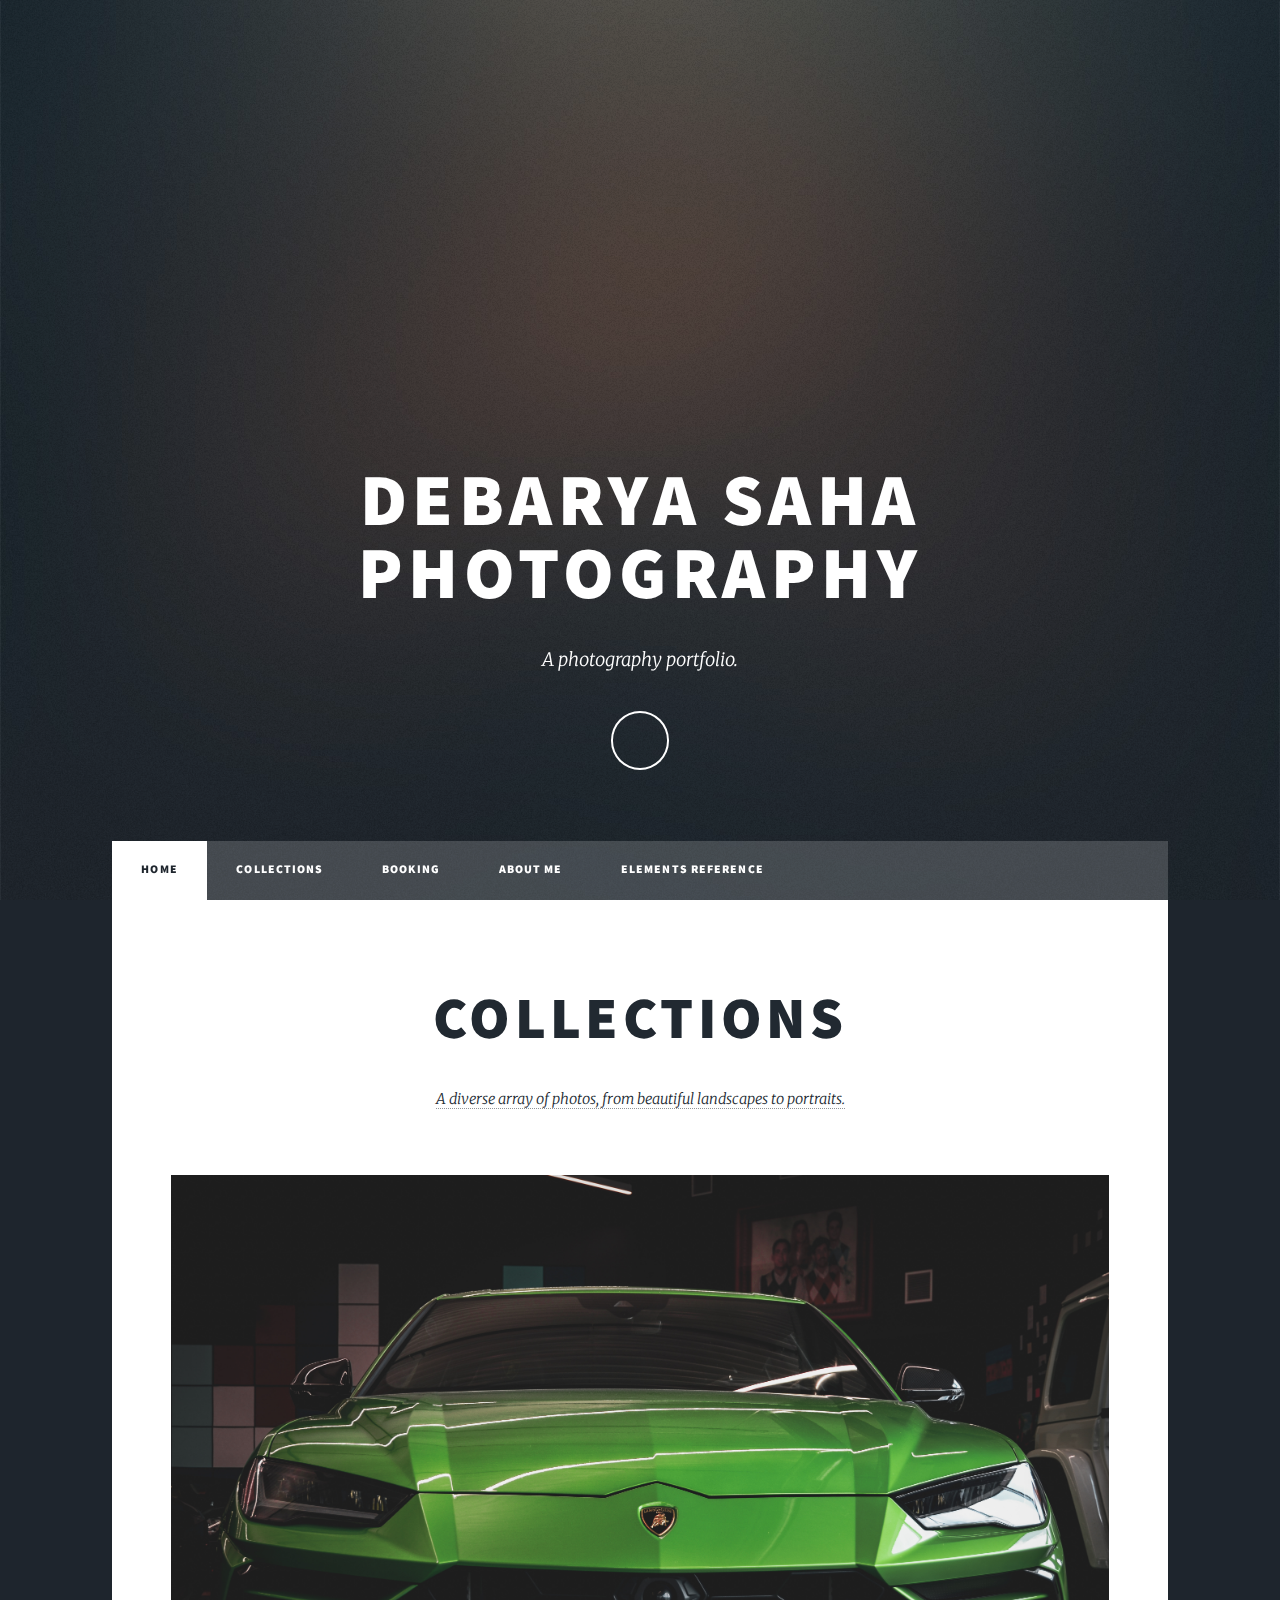
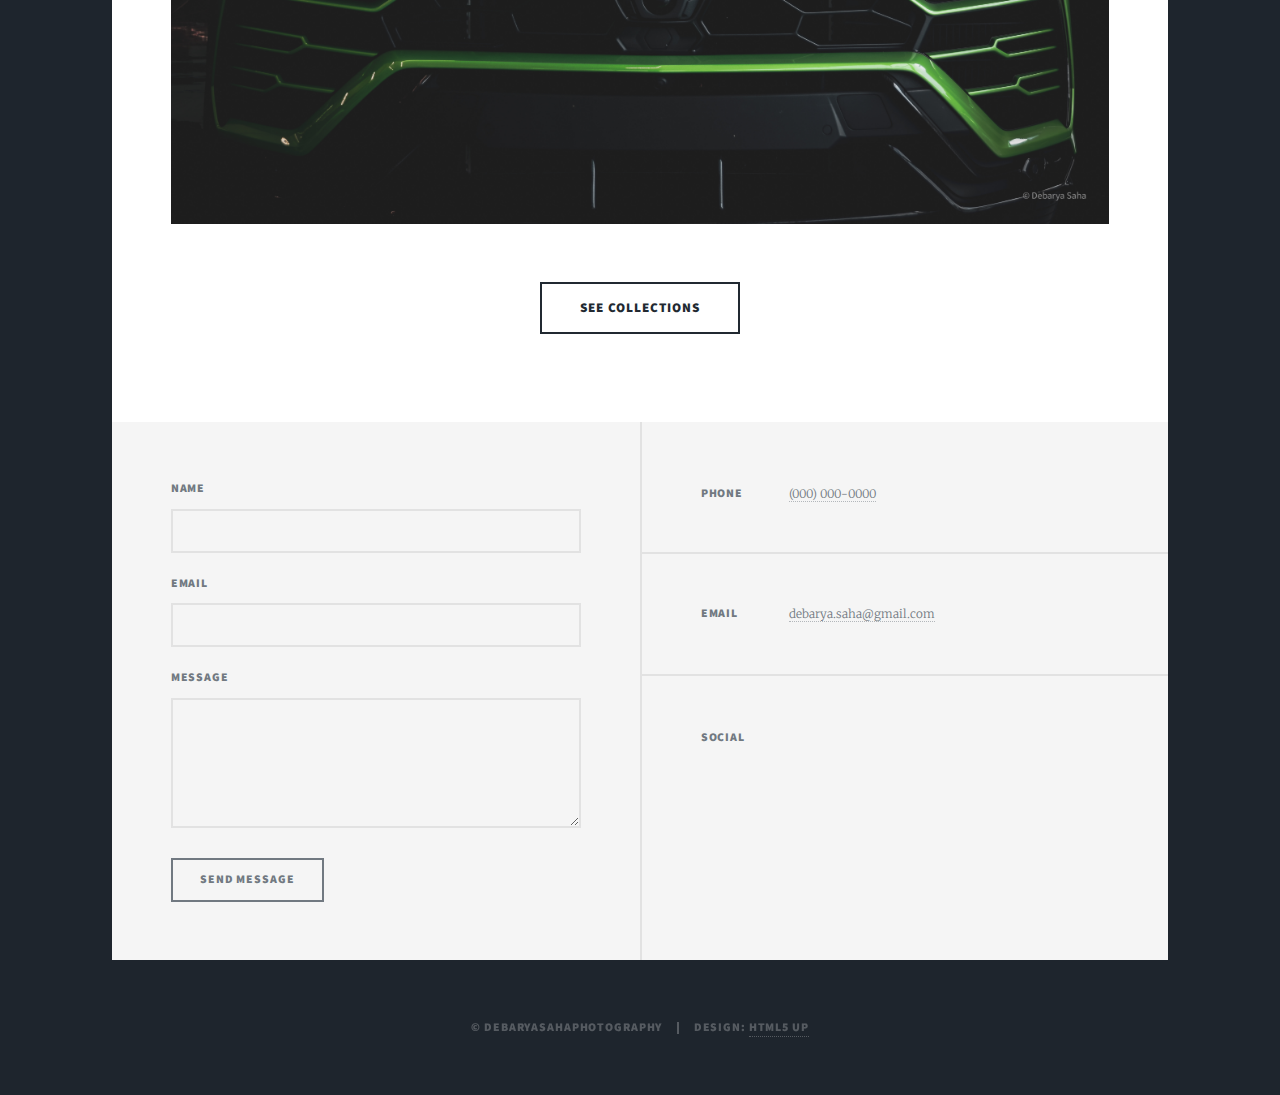
==== commit eda7d055: "Update index.html" ====
--- a/index.html
+++ b/index.html
@@ -21,7 +21,7 @@
 					<div id="intro">
 						<h1>Debarya Saha<br />
 						Photography</h1>
-						<p>     </p>
+						<p>A photography portfolio.</p>
 						<ul class="actions">
 							<li><a href="#header" class="button icon solid solo fa-arrow-down scrolly">Continue</a></li>
 						</ul>
--- a/assets/css/main.css
+++ b/assets/css/main.css
@@ -1,4 +1,3 @@
-@import url(fontawesome-all.min.css);
 @import url("https://fonts.googleapis.com/css?family=Merriweather:300,700,300italic,700italic|Source+Sans+Pro:900");
 
 /*
@@ -3271,6 +3270,7 @@
 
 		body.is-preload #wrapper.fade-in:before {
 			opacity: 1;
+			margin: 0;
 		}
 
 		@media screen and (orientation: portrait) {
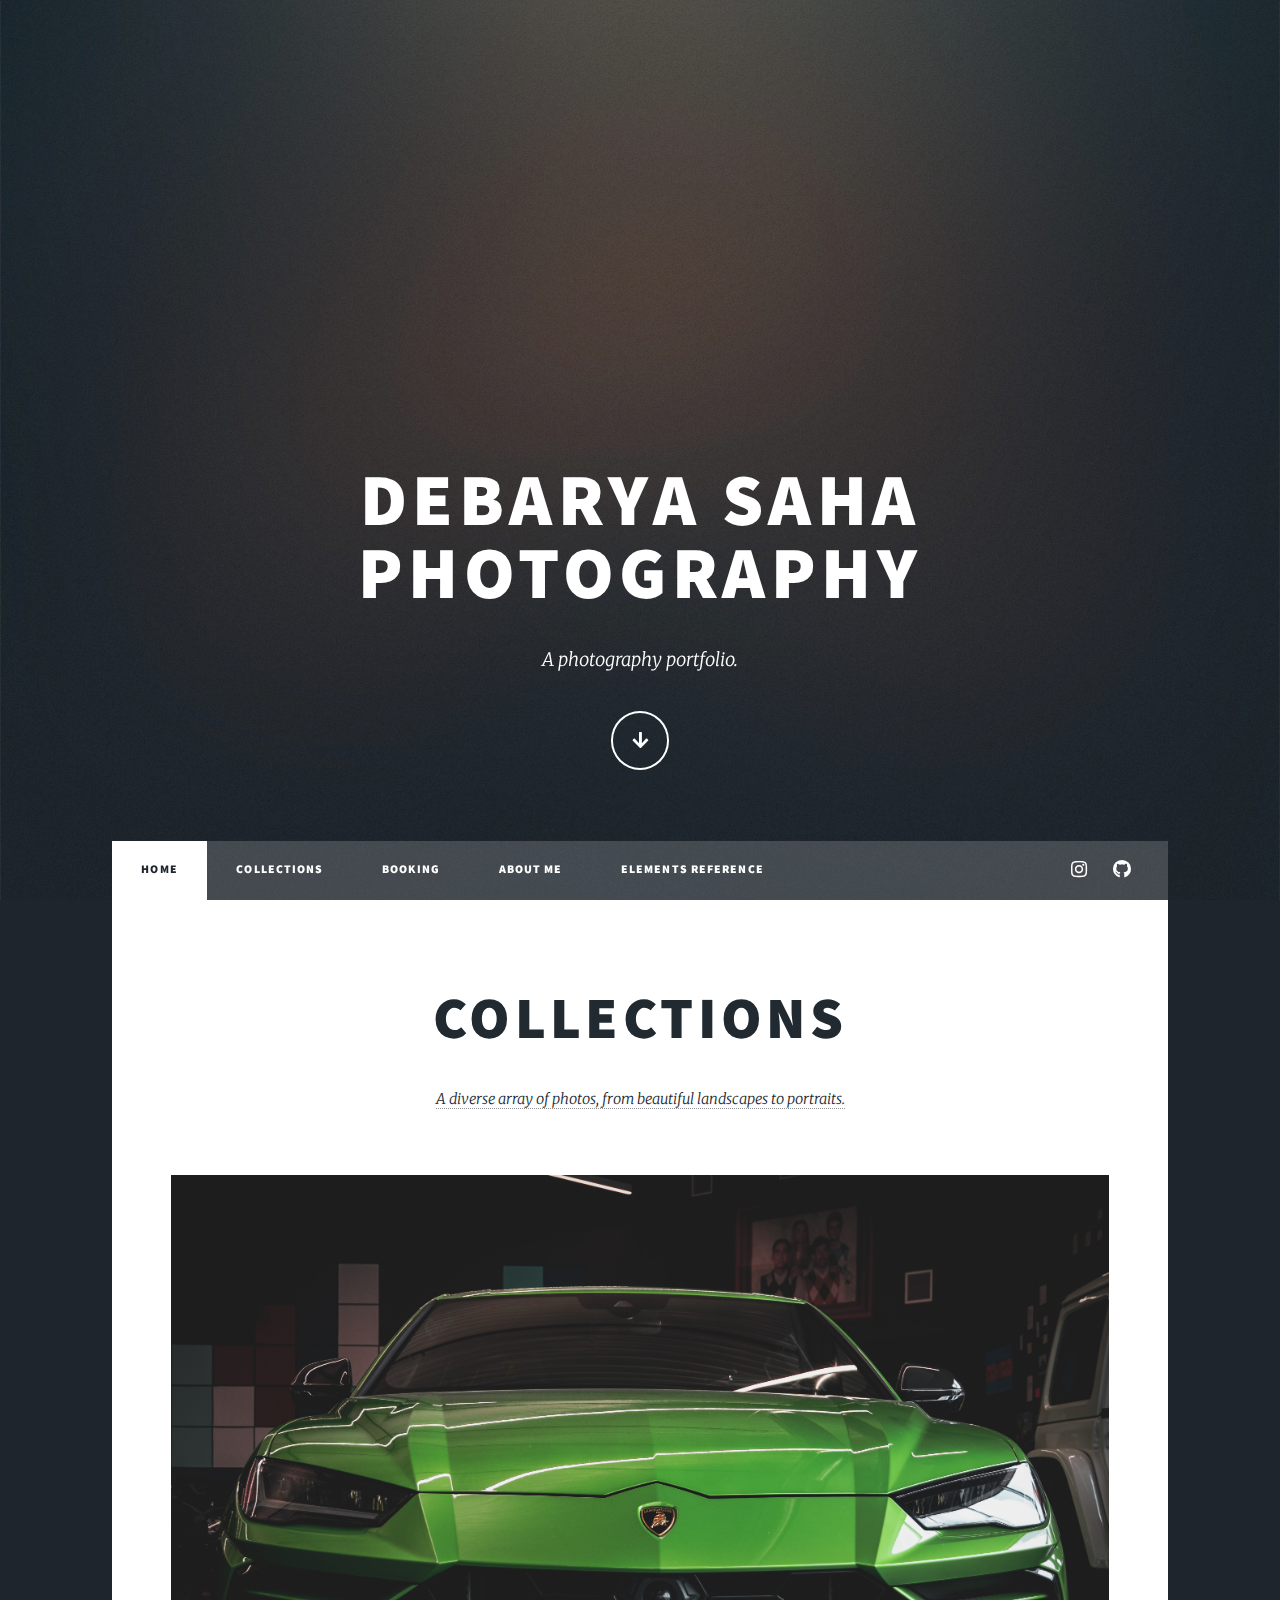
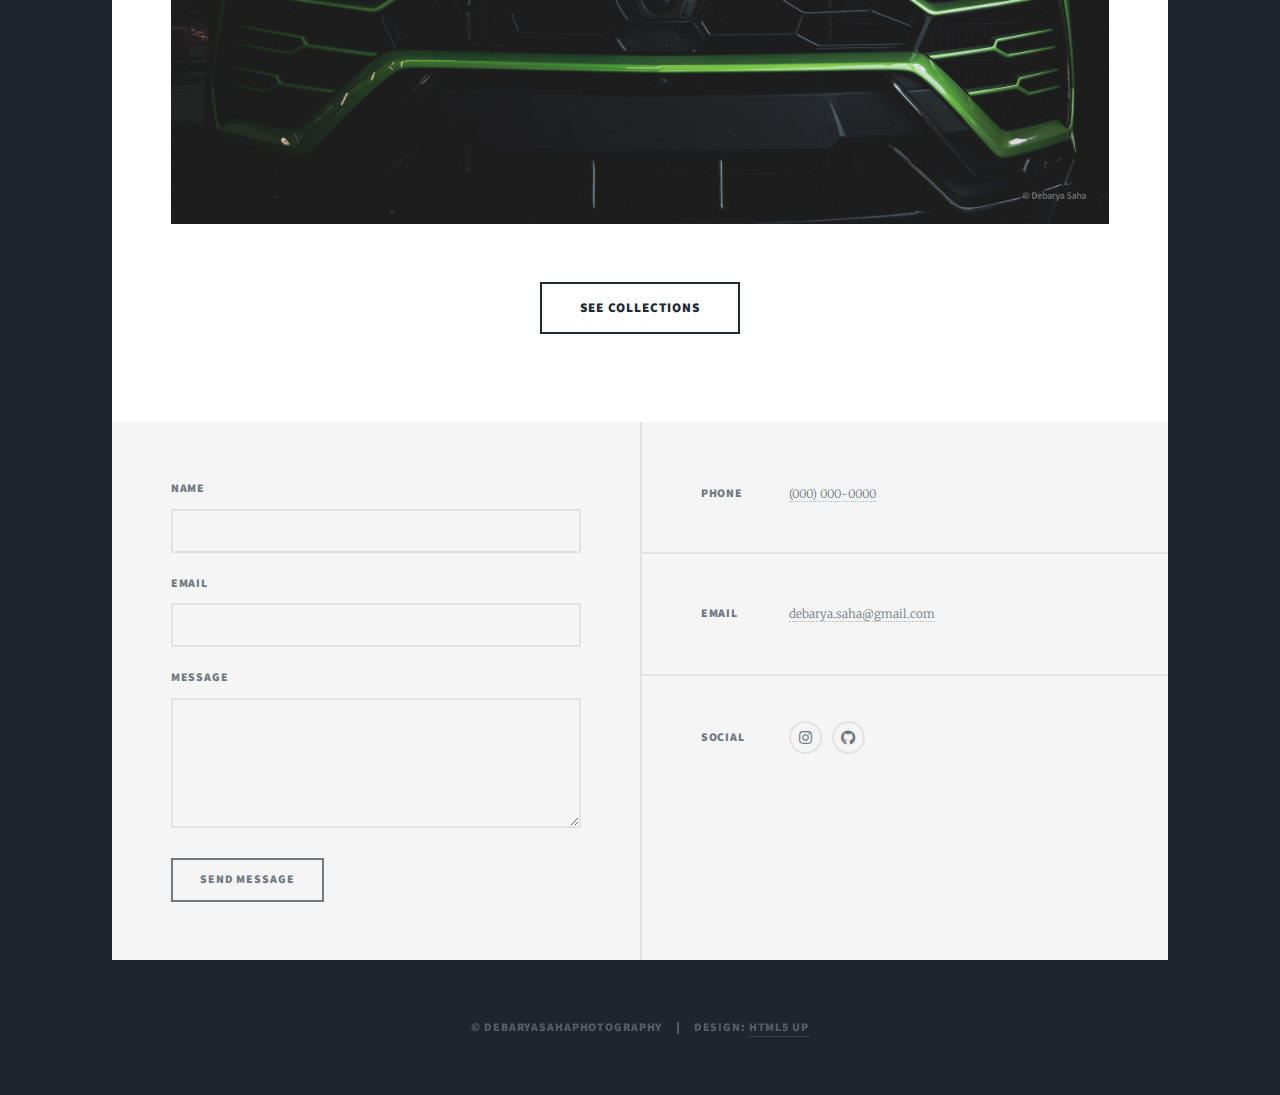
==== commit 6cbfbb71: "Update index.html" ====
--- a/index.html
+++ b/index.html
@@ -57,7 +57,7 @@
 									<p>A diverse array of photos, from beautiful landscapes to portraits. <br />
 								</a></p>
 								</header>
-								<a href="collections.html" class="image main"><img src="images/thc/img2.jpg" alt="" /></a>
+								<a href="collections.html" class="image main"><img src="images/thc/cover.jpg" alt="" /></a>
 								<ul class="actions special">
 									<li><a href="collections.html" class="button large">See Collections</a></li>
 								</ul>
--- a/assets/css/main.css
+++ b/assets/css/main.css
@@ -1,3 +1,4 @@
+@import url(fontawesome-all.min.css);
 @import url("https://fonts.googleapis.com/css?family=Merriweather:300,700,300italic,700italic|Source+Sans+Pro:900");
 
 /*
@@ -3270,7 +3271,6 @@
 
 		body.is-preload #wrapper.fade-in:before {
 			opacity: 1;
-			margin: 0;
 		}
 
 		@media screen and (orientation: portrait) {
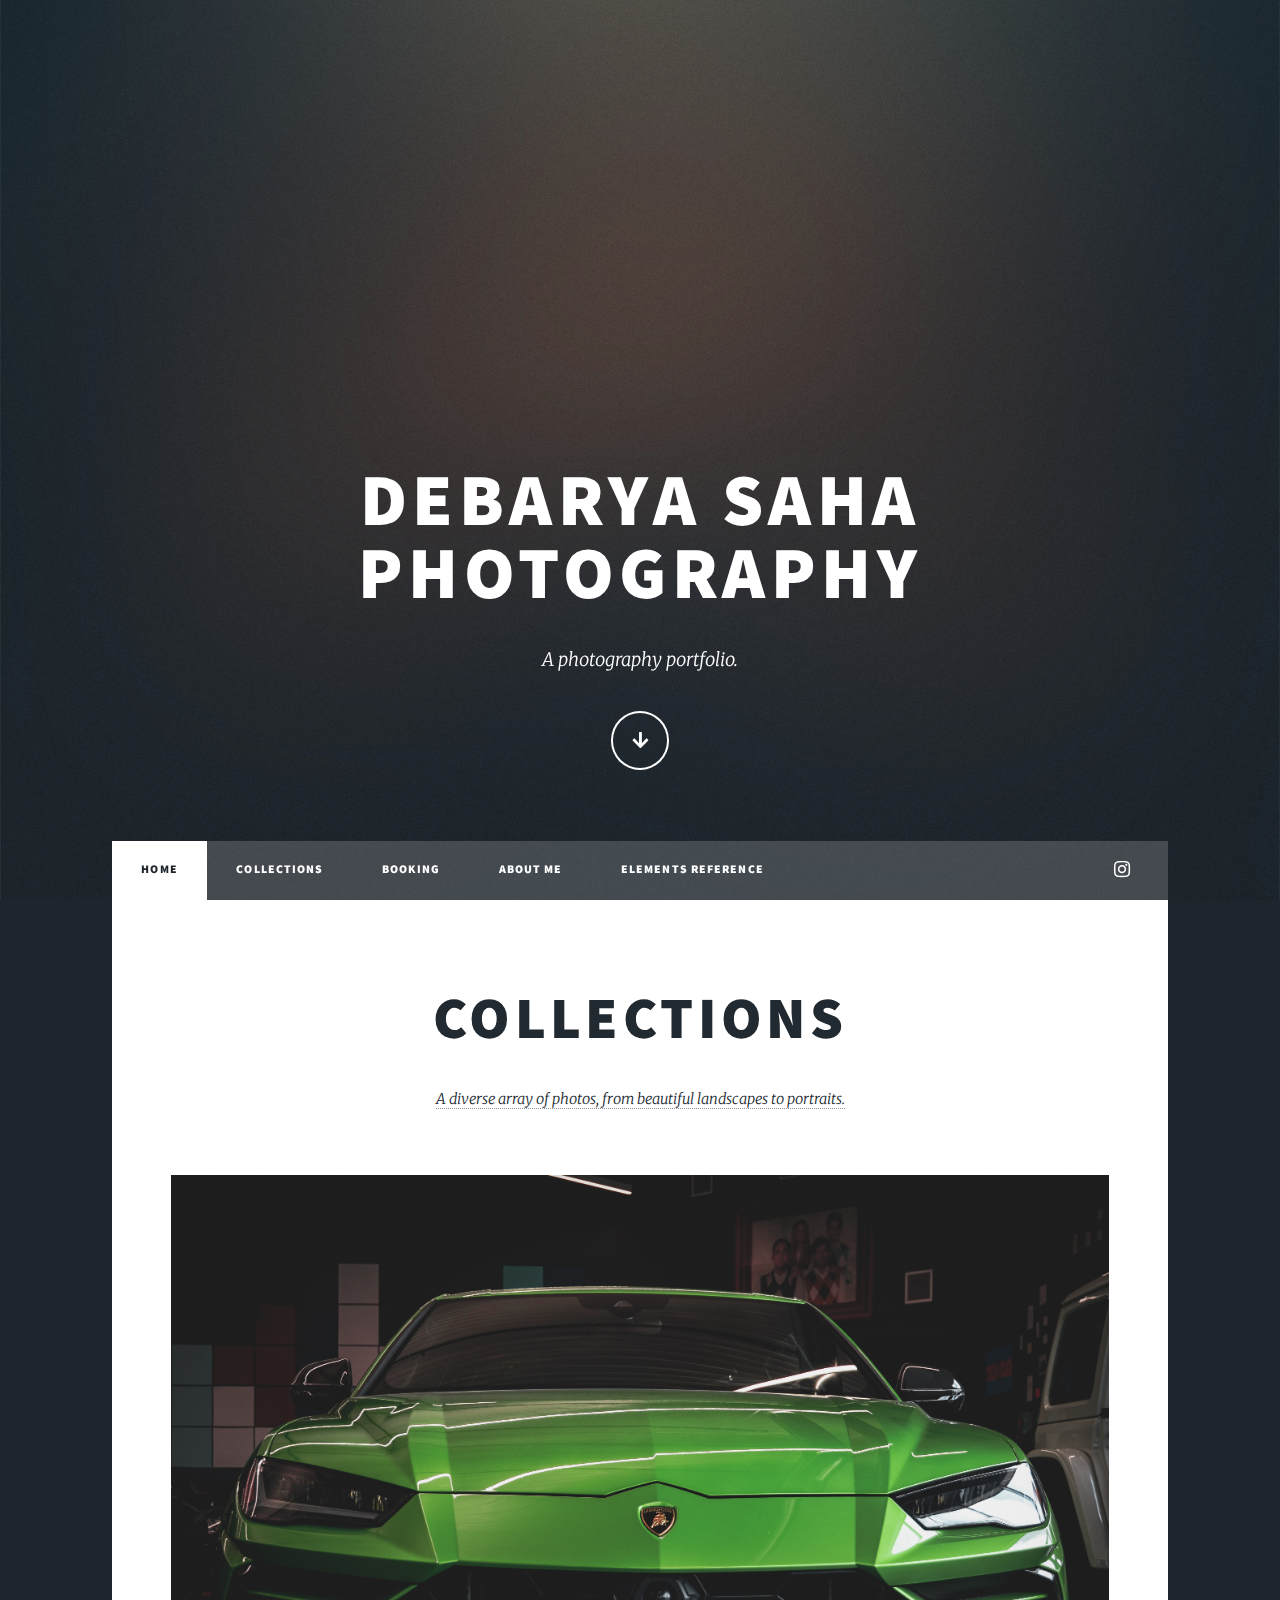
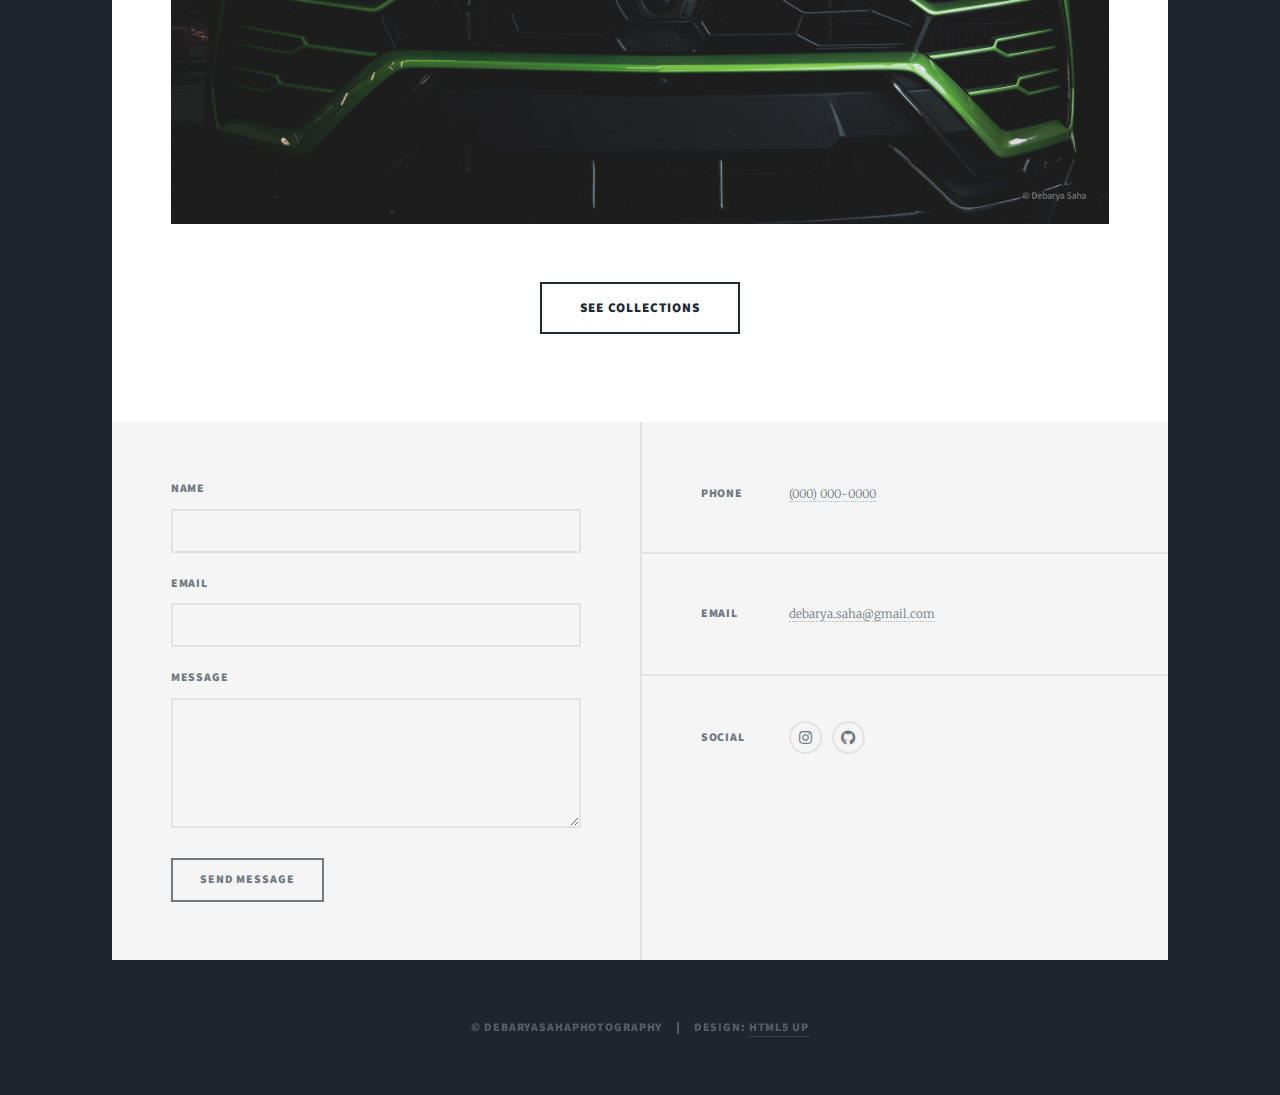
==== commit 40b5b3ce: "Update index.html" ====
--- a/index.html
+++ b/index.html
@@ -43,7 +43,6 @@
 						</ul>
 						<ul class="icons">
 							<li><a href="https://instagram.com/debarya_saha21?igshid=OGQ5ZDc2ODk2ZA==" class="icon brands fa-instagram"><span class="label">Instagram</span></a></li>
-							<li><a href="https://github.com/debaryasaha" class="icon brands fa-github"><span class="label">GitHub</span></a></li>
 						</ul>
 					</nav>
 
--- a/assets/css/main.css
+++ b/assets/css/main.css
@@ -2037,27 +2037,65 @@
 
 /* Box */
 
-	.box {
-		border: solid 2px;
-		margin-bottom: 2rem;
-		padding: 1.5rem;
-	}
-
-		.box > :last-child,
-		.box > :last-child > :last-child,
-		.box > :last-child > :last-child > :last-child {
-			margin-bottom: 0;
-		}
-
-		.box.alt {
-			border: 0;
-			border-radius: 0;
-			padding: 0;
-		}
-
-	.box {
-		border-color: #eeeeee;
-	}
+	/* Box styling */
+/* Box */
+.box {
+    border: solid 2px;
+    margin-bottom: 2rem;
+    padding: 1.5rem;
+    display: grid;
+    grid-template-columns: repeat(auto-fit, minmax(200px, 1fr));
+    gap: 10px;
+}
+
+.box > :last-child,
+.box > :last-child > :last-child,
+.box > :last-child > :last-child > :last-child {
+    margin-bottom: 0;
+}
+
+.box.alt {
+    border: 0;
+    border-radius: 0;
+    padding: 0;
+}
+
+.box {
+    border-color: #eeeeee;
+}
+
+.container{
+	max-width: 1224px;
+	width: 90%;
+	margin: auto;
+	padding: 40px 0;
+}
+
+.photo-gallery{
+	display: flex;
+	gap: 20px;
+}
+
+.column{
+	display: flex;
+	flex-direction: column;
+	gap: 20px;
+}
+
+.photo img{
+	width: 100%;
+	height: 100%
+	border-radius: 5px;
+	object-fit: cover;
+	
+}
+
+@media(max-width: 768px){
+	.photo-gallery{
+		flex-direction: column;
+	}
+}
+
 
 /* Button */
 
